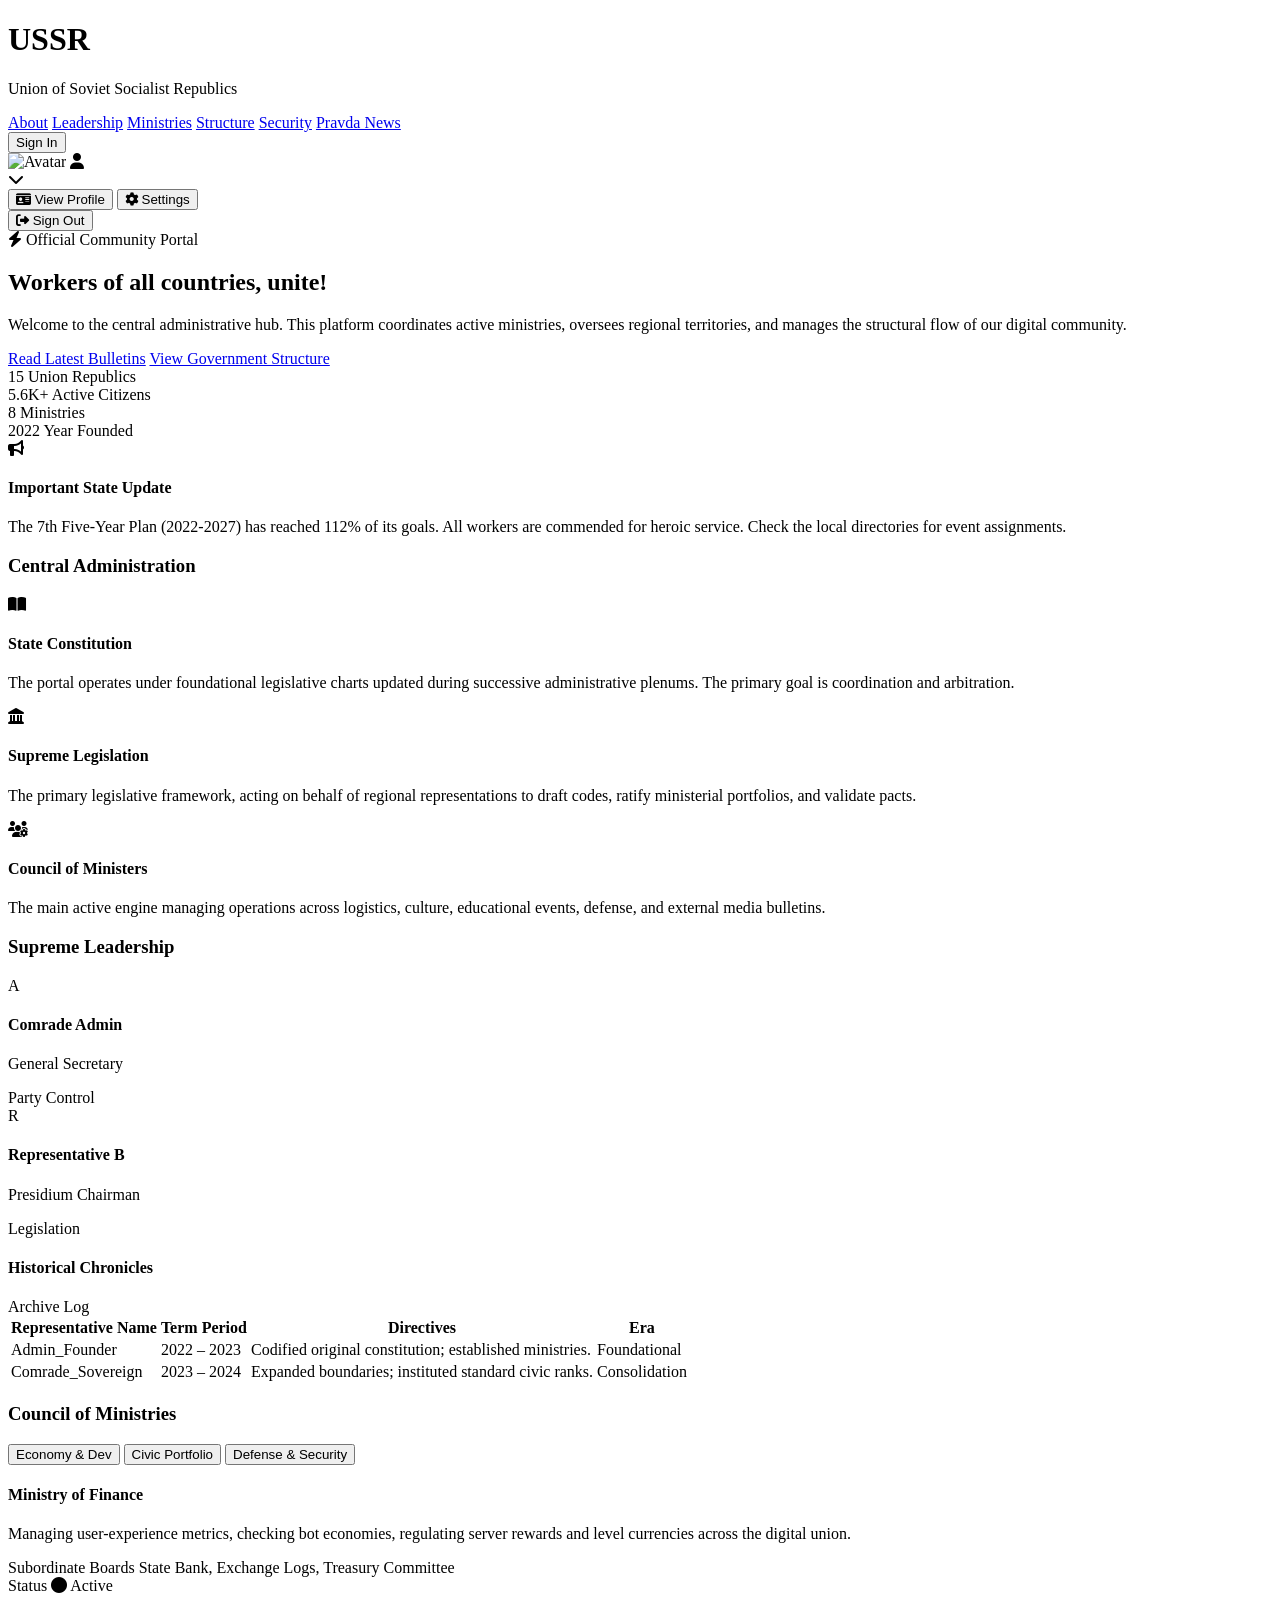
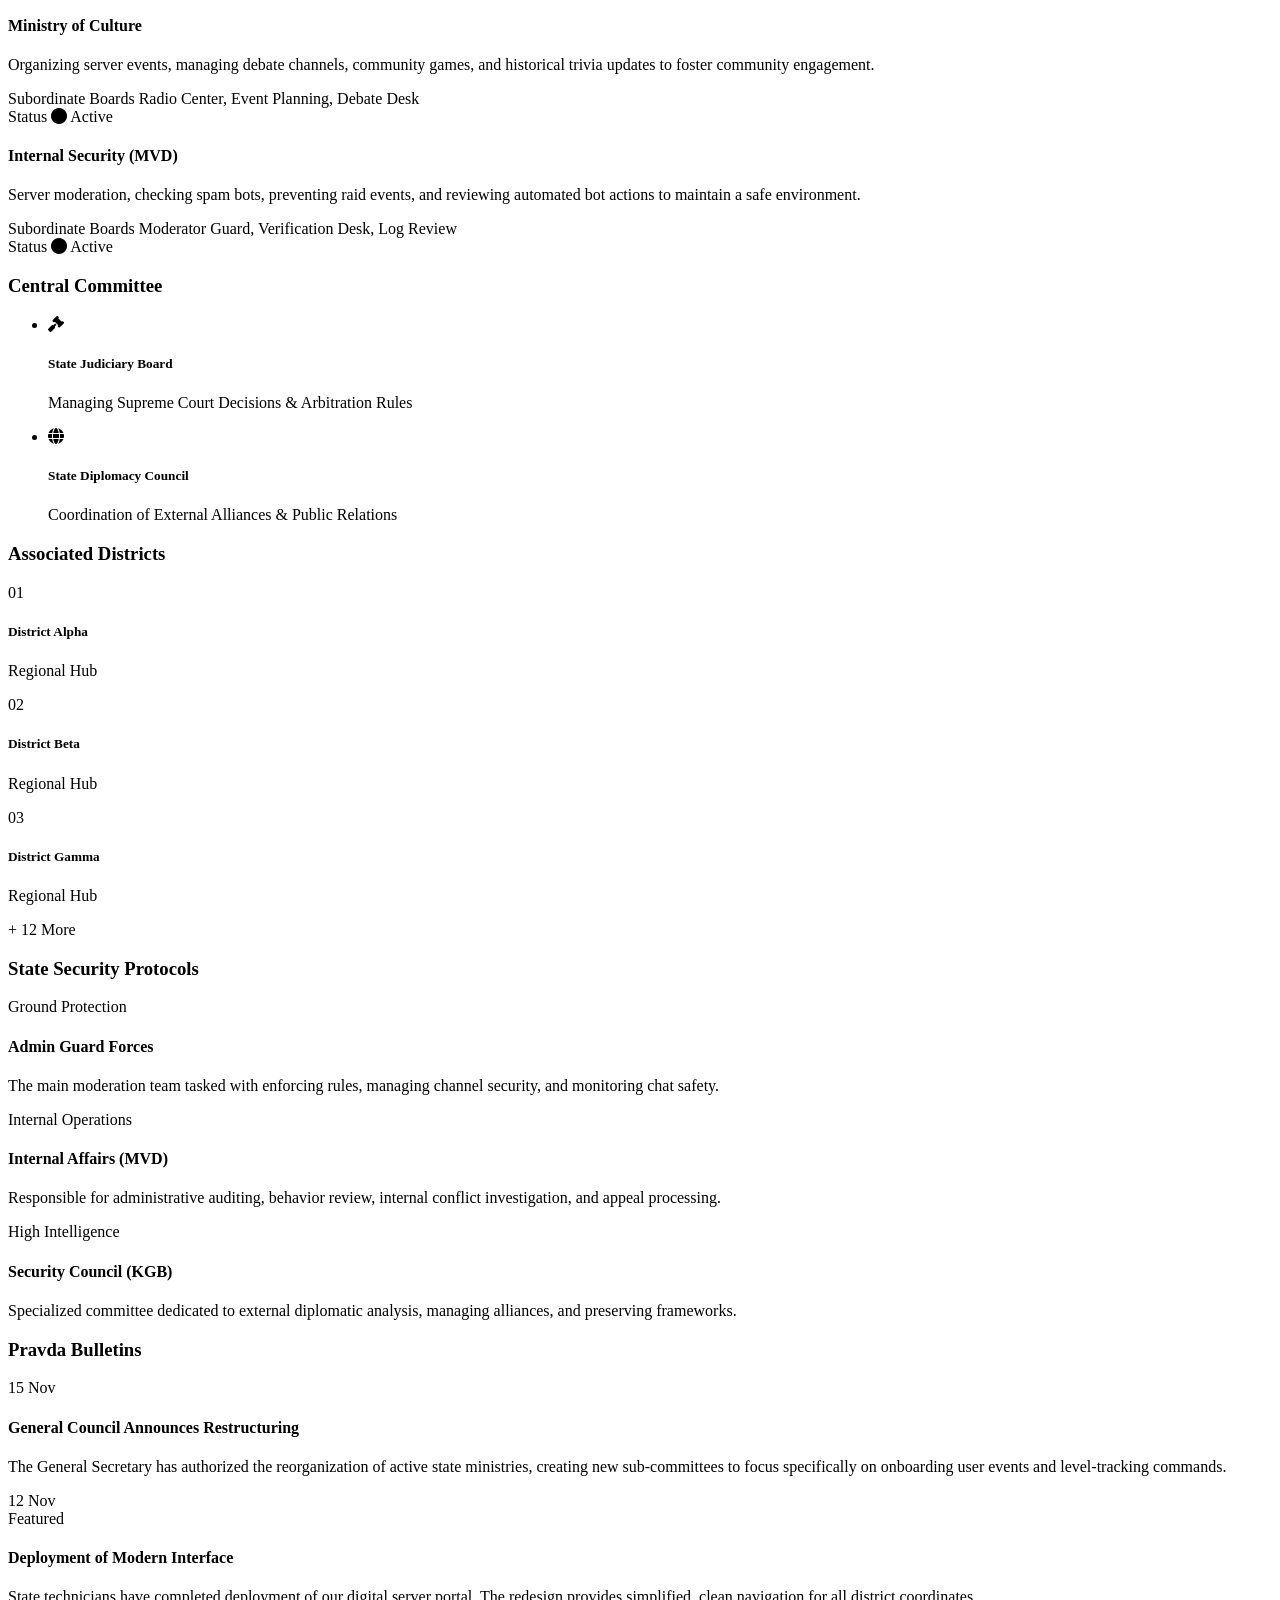
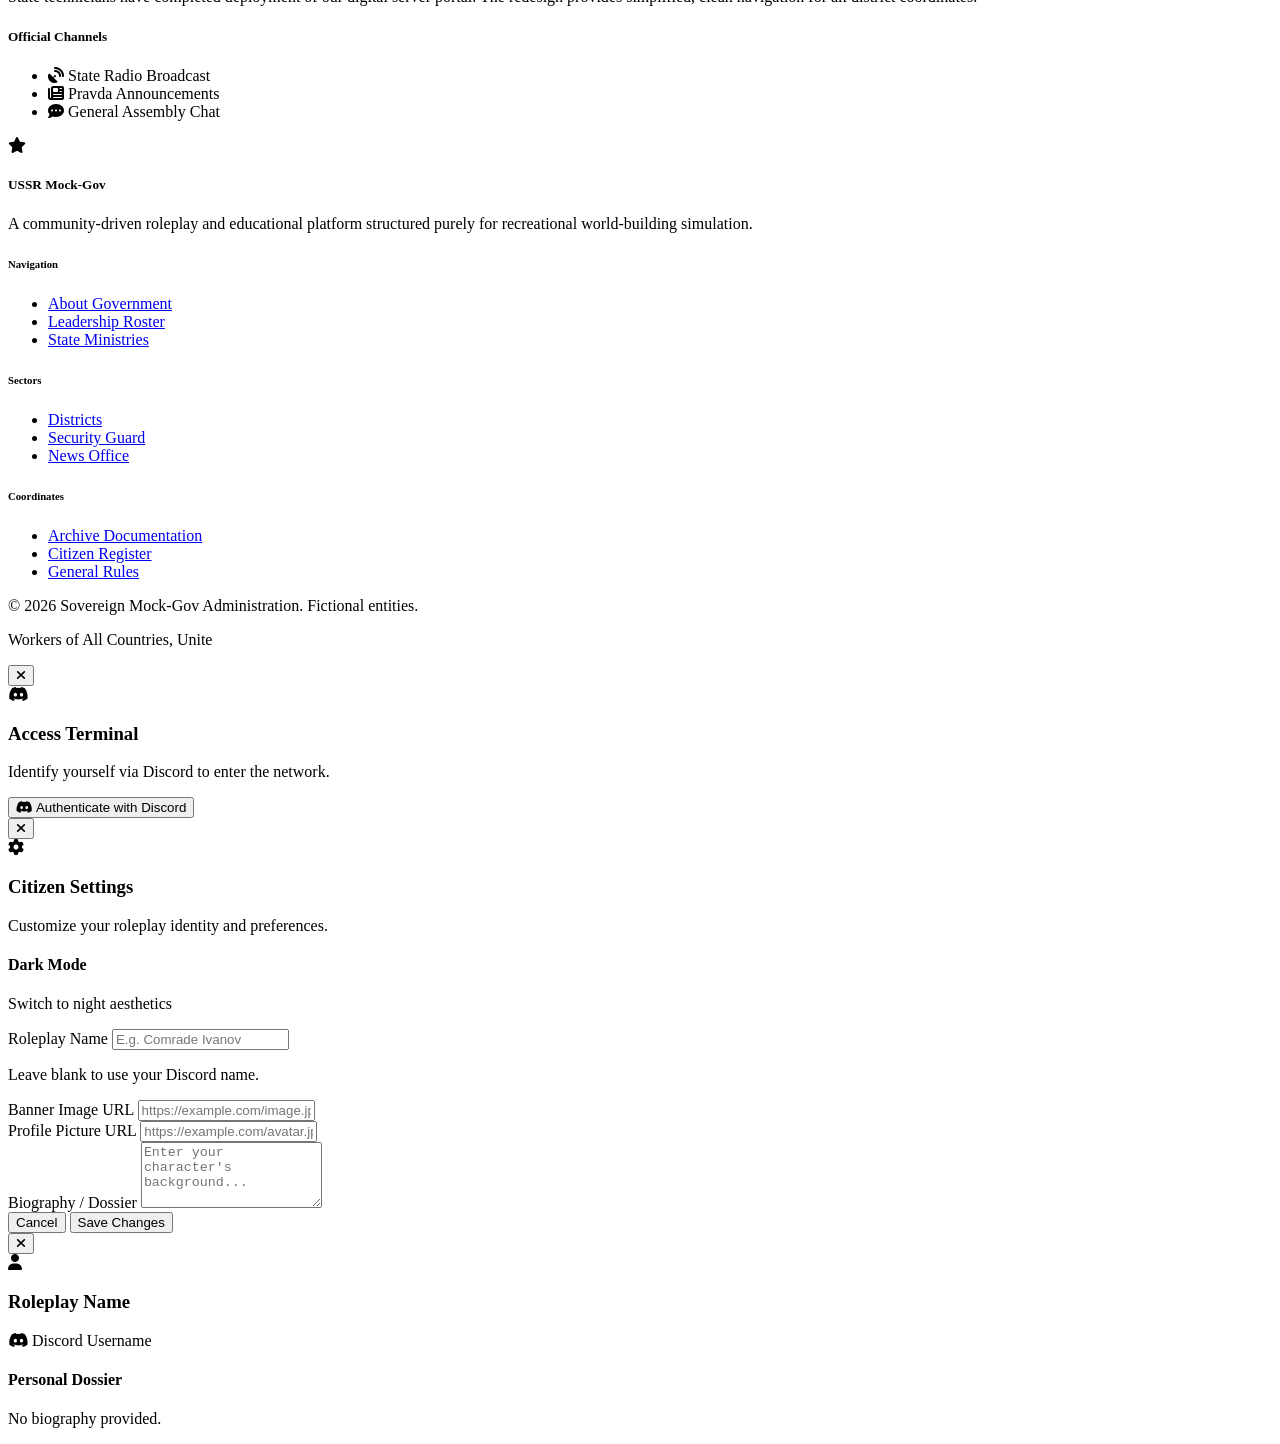
==== index.html @ 62b00cf6 "Update index.html" ====
<!DOCTYPE html>
<html lang="en" class="scroll-smooth">
<head>
    <meta charset="UTF-8">
    <meta name="viewport" content="width=device-width, initial-scale=1.0">
    <title>Official Portal | USSR Mock-Gov</title>
    
    <!-- Tailwind CSS for modern utility styling -->
    <script src="https://cdn.tailwindcss.com"></script>
    
    <!-- Google Fonts: Inter for an ultra-clean, modern institutional look -->
    <link rel="preconnect" href="https://fonts.googleapis.com">
    <link rel="preconnect" href="https://fonts.gstatic.com" crossorigin>
    <link href="https://fonts.googleapis.com/css2?family=Inter:wght@300;400;500;600;700;800;900&display=swap" rel="stylesheet">
    
    <!-- FontAwesome Icons for clean vector symbols -->
    <link rel="stylesheet" href="https://cdnjs.cloudflare.com/ajax/libs/font-awesome/6.4.0/css/all.min.css">
    
    <script>
        tailwind.config = {
            theme: {
                extend: {
                    fontFamily: {
                        sans: ['Inter', 'sans-serif'],
                    },
                    colors: {
                        brand: {
                            red: '#DC2626',      // Modern vivid red
                            darkRed: '#991B1B', 
                            gold: '#F59E0B',     // Clean amber/gold
                            slate: '#0F172A',    // Deep modern slate for dark areas
                            surface: '#FFFFFF',
                            bg: '#F8FAFC'        // Very light cool gray for page bg
                        }
                    },
                    boxShadow: {
                        'soft': '0 4px 20px -2px rgba(0, 0, 0, 0.05)',
                        'floating': '0 10px 40px -10px rgba(0,0,0,0.08)'
                    }
                }
            }
        }
    </script>
    <style>
        /* Modern invisible scrollbar for inner elements */
        .no-scrollbar::-webkit-scrollbar {
            display: none;
        }
        .no-scrollbar {
            -ms-overflow-style: none;
            scrollbar-width: none;
        }
        
        /* Smooth fade-in for tab content */
        .tab-pane {
            animation: fadeIn 0.3s ease-in-out;
        }
        @keyframes fadeIn {
            from { opacity: 0; transform: translateY(5px); }
            to { opacity: 1; transform: translateY(0); }
        }

        html.dark body { background-color: #0B1120; color: #F8FAFC; }
        html.dark .bg-brand-bg { background-color: #0B1120; }
        html.dark .bg-white { background-color: #1E293B !important; border-color: #334155 !important; }
        html.dark .bg-slate-50 { background-color: #0F172A !important; border-color: #334155 !important; }
        html.dark .bg-slate-100 { background-color: #334155 !important; color: #F8FAFC !important;}
        html.dark .text-slate-900, html.dark .text-slate-800 { color: #F8FAFC !important; }
        html.dark .text-slate-700 { color: #E2E8F0 !important; }
        html.dark .text-slate-600, html.dark .text-slate-500 { color: #94A3B8 !important; }
        html.dark .border-slate-100 { border-color: #334155 !important; }
        html.dark .border-slate-200 { border-color: #475569 !important; }
        html.dark header { background-color: rgba(15, 23, 42, 0.8) !important; border-bottom-color: #334155 !important; }
        html.dark footer { background-color: #0F172A !important; border-top-color: #334155 !important;}
        
        /* Modal Custom Scrollbar */
        .custom-scroll::-webkit-scrollbar { width: 6px; }
        .custom-scroll::-webkit-scrollbar-track { background: transparent; }
        .custom-scroll::-webkit-scrollbar-thumb { background-color: #cbd5e1; border-radius: 10px; }
        html.dark .custom-scroll::-webkit-scrollbar-thumb { background-color: #475569; }
    </style>
</head>
<body class="bg-brand-bg text-slate-800 font-sans antialiased selection:bg-brand-red selection:text-white transition-colors duration-300">
                    <h1 class="text-xl font-bold text-slate-900 tracking-tight leading-none mb-1">USSR</h1>
                    <p class="text-[10px] uppercase tracking-widest text-slate-500 font-semibold">Union of Soviet Socialist Republics</p>
                </div>
            </a>

            <!-- Navigation Links -->
            <nav class="flex overflow-x-auto no-scrollbar w-full md:w-auto pb-2 md:pb-0 gap-1 md:gap-2 text-sm font-medium text-slate-600 items-center">
                <a href="#about" class="px-4 py-2 rounded-lg hover:bg-slate-100 hover:text-slate-900 transition whitespace-nowrap">About</a>
                <a href="#leadership" class="px-4 py-2 rounded-lg hover:bg-slate-100 hover:text-slate-900 transition whitespace-nowrap">Leadership</a>
                <a href="#ministries" class="px-4 py-2 rounded-lg hover:bg-slate-100 hover:text-slate-900 transition whitespace-nowrap">Ministries</a>
                <a href="#structure" class="px-4 py-2 rounded-lg hover:bg-slate-100 hover:text-slate-900 transition whitespace-nowrap">Structure</a>
                <a href="#security" class="px-4 py-2 rounded-lg hover:bg-slate-100 hover:text-slate-900 transition whitespace-nowrap">Security</a>
                <a href="#news" class="px-4 py-2 rounded-lg bg-slate-900 text-white hover:bg-slate-800 transition whitespace-nowrap shadow-md">Pravda News</a>
                
                <!-- Auth Section -->
                <div class="ml-2 pl-4 border-l border-slate-200 flex items-center h-8">
                    <button id="nav-login-btn" class="px-4 py-1.5 rounded-lg bg-brand-red text-white font-semibold shadow-md shadow-red-500/20 hover:-translate-y-0.5 transition duration-300 whitespace-nowrap">
                        Sign In
                    </button>
                    <div id="nav-user-profile" class="hidden relative items-center cursor-pointer group z-50">
                        <div id="profile-dropdown-trigger" class="flex items-center gap-3">
                            <div class="w-8 h-8 rounded-full bg-slate-100 flex items-center justify-center text-brand-red border border-slate-200 overflow-hidden relative">
                                <img id="nav-user-avatar" src="" alt="Avatar" class="w-full h-full object-cover hidden absolute inset-0 z-10" />
                                <i id="nav-user-icon" class="fas fa-user text-xs"></i>
                            </div>
                            <div class="flex flex-col">
                                <span id="nav-user-email" class="text-xs font-bold text-slate-700 max-w-[100px] truncate hidden sm:block group-hover:text-brand-red transition-colors" title=""></span>
                            </div>
                            <i class="fas fa-chevron-down text-[10px] text-slate-400 group-hover:text-brand-red transition-colors"></i>
                        </div>
                        
                        <!-- Dropdown Menu -->
                        <div id="profile-dropdown" class="absolute top-full right-0 mt-3 w-48 bg-white border border-slate-100 rounded-xl shadow-floating opacity-0 pointer-events-none transform translate-y-2 transition-all duration-200 overflow-hidden">
                            <button id="btn-open-profile" class="w-full text-left px-4 py-3 text-sm text-slate-700 hover:bg-slate-50 hover:text-brand-red transition-colors flex items-center gap-3 font-medium">
                                <i class="fas fa-id-card w-4 text-center"></i> View Profile
                            </button>
                            <button id="btn-open-settings" class="w-full text-left px-4 py-3 text-sm text-slate-700 hover:bg-slate-50 hover:text-brand-red transition-colors flex items-center gap-3 font-medium">
                                <i class="fas fa-cog w-4 text-center"></i> Settings
                            </button>
                            <div class="border-t border-slate-100"></div>
                            <button id="nav-logout-btn" class="w-full text-left px-4 py-3 text-sm text-brand-red hover:bg-red-50 transition-colors flex items-center gap-3 font-medium">
                                <i class="fas fa-sign-out-alt w-4 text-center"></i> Sign Out
                            </button>
                        </div>
                    </div>
                </div>
            </nav>
        </div>
    </header>

    <!-- HERO SECTION -->
    <main class="max-w-7xl mx-auto px-6 py-12 lg:py-20 flex flex-col gap-12">
        
        <section class="flex flex-col lg:flex-row gap-12 items-center">
            <div class="flex-1 space-y-6">
                <div class="inline-flex items-center gap-2 px-3 py-1.5 rounded-full bg-red-50 border border-red-100 text-brand-red text-xs font-semibold tracking-wide uppercase">
                    <i class="fas fa-bolt"></i>
                    <span>Official Community Portal</span>
                </div>
                <h2 class="text-4xl lg:text-6xl font-black text-slate-900 tracking-tight leading-[1.1]">
                    Workers of all countries, <span class="text-transparent bg-clip-text bg-gradient-to-r from-brand-red to-brand-darkRed">unite!</span>
                </h2>
                <p class="text-lg text-slate-600 max-w-2xl leading-relaxed">
                    Welcome to the central administrative hub. This platform coordinates active ministries, oversees regional territories, and manages the structural flow of our digital community.
                </p>
                <div class="flex flex-wrap gap-4 pt-2">
                    <a href="#news" class="px-6 py-3 rounded-xl bg-brand-red text-white font-semibold shadow-lg shadow-red-500/30 hover:-translate-y-1 transition duration-300">Read Latest Bulletins</a>
                    <a href="#structure" class="px-6 py-3 rounded-xl bg-white border border-slate-200 text-slate-700 font-semibold hover:bg-slate-50 transition duration-300 shadow-sm">View Government Structure</a>
                </div>
            </div>

            <!-- Key Metrics Grid -->
            <div class="w-full lg:w-5/12 grid grid-cols-2 gap-4">
                <div class="bg-white p-6 rounded-2xl shadow-soft border border-slate-100 flex flex-col justify-center">
                    <span class="text-4xl font-black text-brand-red tracking-tighter">15</span>
                    <span class="text-xs font-semibold uppercase tracking-widest text-slate-400 mt-2">Union Republics</span>
                </div>
                <div class="bg-white p-6 rounded-2xl shadow-soft border border-slate-100 flex flex-col justify-center">
                    <span class="text-4xl font-black text-slate-900 tracking-tighter">5.6K+</span>
                    <span class="text-xs font-semibold uppercase tracking-widest text-slate-400 mt-2">Active Citizens</span>
                </div>
                <div class="bg-white p-6 rounded-2xl shadow-soft border border-slate-100 flex flex-col justify-center">
                    <span class="text-4xl font-black text-slate-900 tracking-tighter">8</span>
                    <span class="text-xs font-semibold uppercase tracking-widest text-slate-400 mt-2">Ministries</span>
                </div>
                <div class="bg-brand-slate p-6 rounded-2xl shadow-floating flex flex-col justify-center text-white">
                    <span class="text-4xl font-black text-brand-gold tracking-tighter">2022</span>
                    <span class="text-xs font-semibold uppercase tracking-widest text-slate-400 mt-2">Year Founded</span>
                </div>
            </div>
        </section>

        <!-- LIVE ANNOUNCEMENT BANNER -->
        <div class="bg-indigo-50 border border-indigo-100 rounded-2xl p-5 flex flex-col sm:flex-row items-center gap-4 text-indigo-900 shadow-sm">
            <div class="w-10 h-10 rounded-full bg-indigo-100 flex items-center justify-center shrink-0">
                <i class="fas fa-bullhorn text-indigo-600"></i>
            </div>
            <div class="flex-1">
                <h4 class="text-sm font-bold">Important State Update</h4>
                <p class="text-sm mt-1 opacity-90 text-indigo-800">The 7th Five-Year Plan (2022-2027) has reached 112% of its goals. All workers are commended for heroic service. Check the local directories for event assignments.</p>
            </div>
        </div>

        <!-- ABOUT THE GOVERNMENT -->
        <section id="about" class="pt-10 scroll-mt-24">
            <div class="flex items-center gap-3 mb-8">
                <div class="h-8 w-1 bg-brand-red rounded-full"></div>
                <h3 class="text-2xl font-bold text-slate-900 tracking-tight">Central Administration</h3>
            </div>
            
            <div class="grid grid-cols-1 md:grid-cols-3 gap-6">
                <div class="bg-white p-8 rounded-3xl shadow-soft border border-slate-100 hover:shadow-floating transition-shadow duration-300">
                    <div class="w-12 h-12 bg-slate-50 rounded-2xl flex items-center justify-center text-xl text-slate-700 mb-6 border border-slate-100">
                        <i class="fas fa-book-open"></i>
                    </div>
                    <h4 class="text-lg font-bold text-slate-900 mb-3">State Constitution</h4>
                    <p class="text-sm text-slate-600 leading-relaxed">The portal operates under foundational legislative charts updated during successive administrative plenums. The primary goal is coordination and arbitration.</p>
                </div>
                <div class="bg-white p-8 rounded-3xl shadow-soft border border-slate-100 hover:shadow-floating transition-shadow duration-300">
                    <div class="w-12 h-12 bg-slate-50 rounded-2xl flex items-center justify-center text-xl text-slate-700 mb-6 border border-slate-100">
                        <i class="fas fa-landmark"></i>
                    </div>
                    <h4 class="text-lg font-bold text-slate-900 mb-3">Supreme Legislation</h4>
                    <p class="text-sm text-slate-600 leading-relaxed">The primary legislative framework, acting on behalf of regional representations to draft codes, ratify ministerial portfolios, and validate pacts.</p>
                </div>
                <div class="bg-white p-8 rounded-3xl shadow-soft border border-slate-100 hover:shadow-floating transition-shadow duration-300">
                    <div class="w-12 h-12 bg-brand-red rounded-2xl flex items-center justify-center text-xl text-white mb-6 shadow-lg shadow-red-500/20">
                        <i class="fas fa-users-cog"></i>
                    </div>
                    <h4 class="text-lg font-bold text-slate-900 mb-3">Council of Ministers</h4>
                    <p class="text-sm text-slate-600 leading-relaxed">The main active engine managing operations across logistics, culture, educational events, defense, and external media bulletins.</p>
                </div>
            </div>
        </section>

        <!-- LEADERSHIP SECTION -->
        <section id="leadership" class="pt-10 scroll-mt-24">
            <div class="flex items-center gap-3 mb-8">
                <div class="h-8 w-1 bg-brand-red rounded-full"></div>
                <h3 class="text-2xl font-bold text-slate-900 tracking-tight">Supreme Leadership</h3>
            </div>

            <!-- Current Leaders Profiles -->
            <div class="grid grid-cols-1 sm:grid-cols-2 lg:grid-cols-4 gap-6 mb-10">
                <div class="bg-white p-6 rounded-3xl shadow-soft border border-slate-100 text-center group">
                    <div class="w-20 h-20 mx-auto bg-slate-900 rounded-full flex items-center justify-center text-2xl font-bold text-white shadow-xl mb-4 group-hover:scale-110 transition duration-300">
                        A
                    </div>
                    <h4 class="text-lg font-bold text-slate-900">Comrade Admin</h4>
                    <p class="text-xs text-brand-red font-semibold uppercase tracking-wider mt-1">General Secretary</p>
                    <div class="mt-4 inline-block px-3 py-1 bg-slate-100 text-slate-600 text-[10px] font-bold rounded-lg uppercase tracking-widest">Party Control</div>
                </div>
                <div class="bg-white p-6 rounded-3xl shadow-soft border border-slate-100 text-center group">
                    <div class="w-20 h-20 mx-auto bg-slate-100 rounded-full flex items-center justify-center text-2xl font-bold text-slate-700 shadow-inner mb-4 group-hover:scale-110 transition duration-300">
                        R
                    </div>
                    <h4 class="text-lg font-bold text-slate-900">Representative B</h4>
                    <p class="text-xs text-slate-500 font-semibold uppercase tracking-wider mt-1">Presidium Chairman</p>
                    <div class="mt-4 inline-block px-3 py-1 bg-slate-100 text-slate-600 text-[10px] font-bold rounded-lg uppercase tracking-widest">Legislation</div>
                </div>
            </div>

            <!-- Leadership Chronicles Table -->
            <div class="bg-white rounded-3xl shadow-soft border border-slate-100 overflow-hidden">
                <div class="px-6 py-5 border-b border-slate-100 bg-slate-50 flex justify-between items-center">
                    <h4 class="font-bold text-slate-800">Historical Chronicles</h4>
                    <span class="text-xs font-semibold text-slate-400 uppercase tracking-widest">Archive Log</span>
                </div>
                <div class="overflow-x-auto">
                    <table class="w-full text-left text-sm whitespace-nowrap">
                        <thead class="bg-white text-slate-400 font-semibold text-xs uppercase tracking-wider">
                            <tr>
                                <th class="px-6 py-4 border-b border-slate-100">Representative Name</th>
                                <th class="px-6 py-4 border-b border-slate-100">Term Period</th>
                                <th class="px-6 py-4 border-b border-slate-100">Directives</th>
                                <th class="px-6 py-4 border-b border-slate-100 text-right">Era</th>
                            </tr>
                        </thead>
                        <tbody class="divide-y divide-slate-100 text-slate-700">
                            <tr class="hover:bg-slate-50 transition-colors">
                                <td class="px-6 py-4 font-bold text-slate-900">Admin_Founder</td>
                                <td class="px-6 py-4 text-slate-500">2022 – 2023</td>
                                <td class="px-6 py-4 truncate max-w-[200px] xl:max-w-md">Codified original constitution; established ministries.</td>
                                <td class="px-6 py-4 text-right">
                                    <span class="px-2.5 py-1 rounded-md text-[10px] font-bold bg-indigo-50 text-indigo-600 uppercase tracking-widest">Foundational</span>
                                </td>
                            </tr>
                            <tr class="hover:bg-slate-50 transition-colors">
                                <td class="px-6 py-4 font-bold text-slate-900">Comrade_Sovereign</td>
                                <td class="px-6 py-4 text-slate-500">2023 – 2024</td>
                                <td class="px-6 py-4 truncate max-w-[200px] xl:max-w-md">Expanded boundaries; instituted standard civic ranks.</td>
                                <td class="px-6 py-4 text-right">
                                    <span class="px-2.5 py-1 rounded-md text-[10px] font-bold bg-amber-50 text-amber-600 uppercase tracking-widest">Consolidation</span>
                                </td>
                            </tr>
                        </tbody>
                    </table>
                </div>
            </div>
        </section>

        <!-- MINISTRIES TABS SECTION -->
        <section id="ministries" class="pt-10 scroll-mt-24">
            <div class="flex items-center gap-3 mb-6">
                <div class="h-8 w-1 bg-brand-red rounded-full"></div>
                <h3 class="text-2xl font-bold text-slate-900 tracking-tight">Council of Ministries</h3>
            </div>

            <!-- Tab Navigation -->
            <div class="flex space-x-2 bg-slate-100 p-1.5 rounded-2xl w-full max-w-fit mb-6 overflow-x-auto no-scrollbar">
                <button onclick="switchTab('econ')" id="btn-econ" class="tab-btn px-6 py-2.5 rounded-xl bg-white shadow-sm text-sm font-semibold text-slate-900 transition-all">Economy & Dev</button>
                <button onclick="switchTab('civic')" id="btn-civic" class="tab-btn px-6 py-2.5 rounded-xl text-slate-500 hover:text-slate-900 text-sm font-semibold transition-all">Civic Portfolio</button>
                <button onclick="switchTab('defence')" id="btn-defence" class="tab-btn px-6 py-2.5 rounded-xl text-slate-500 hover:text-slate-900 text-sm font-semibold transition-all">Defense & Security</button>
            </div>

            <!-- Tab Content Area -->
            <div class="bg-white rounded-3xl shadow-soft border border-slate-100 overflow-hidden relative min-h-[250px]">
                
                <!-- Econ Tab -->
                <div id="tab-econ" class="tab-pane absolute inset-0 w-full p-6 sm:p-8">
                    <h4 class="text-lg font-bold text-slate-900 mb-4">Ministry of Finance</h4>
                    <p class="text-sm text-slate-600 mb-6 max-w-2xl">Managing user-experience metrics, checking bot economies, regulating server rewards and level currencies across the digital union.</p>
                    
                    <div class="grid grid-cols-1 sm:grid-cols-2 gap-4">
                        <div class="bg-slate-50 p-4 rounded-2xl border border-slate-100">
                            <span class="text-[10px] uppercase font-bold text-slate-400 tracking-widest block mb-1">Subordinate Boards</span>
                            <span class="text-sm font-medium text-slate-800">State Bank, Exchange Logs, Treasury Committee</span>
                        </div>
                        <div class="bg-slate-50 p-4 rounded-2xl border border-slate-100">
                            <span class="text-[10px] uppercase font-bold text-slate-400 tracking-widest block mb-1">Status</span>
                            <span class="inline-flex items-center gap-1.5 px-2.5 py-1 rounded-md text-xs font-bold bg-emerald-100 text-emerald-700">
                                <i class="fas fa-circle text-[8px]"></i> Active
                            </span>
                        </div>
                    </div>
                </div>

                <!-- Civic Tab -->
                <div id="tab-civic" class="tab-pane absolute inset-0 w-full p-6 sm:p-8 opacity-0 pointer-events-none transition-opacity duration-300">
                    <h4 class="text-lg font-bold text-slate-900 mb-4">Ministry of Culture</h4>
                    <p class="text-sm text-slate-600 mb-6 max-w-2xl">Organizing server events, managing debate channels, community games, and historical trivia updates to foster community engagement.</p>
                    
                    <div class="grid grid-cols-1 sm:grid-cols-2 gap-4">
                        <div class="bg-slate-50 p-4 rounded-2xl border border-slate-100">
                            <span class="text-[10px] uppercase font-bold text-slate-400 tracking-widest block mb-1">Subordinate Boards</span>
                            <span class="text-sm font-medium text-slate-800">Radio Center, Event Planning, Debate Desk</span>
                        </div>
                        <div class="bg-slate-50 p-4 rounded-2xl border border-slate-100">
                            <span class="text-[10px] uppercase font-bold text-slate-400 tracking-widest block mb-1">Status</span>
                            <span class="inline-flex items-center gap-1.5 px-2.5 py-1 rounded-md text-xs font-bold bg-emerald-100 text-emerald-700">
                                <i class="fas fa-circle text-[8px]"></i> Active
                            </span>
                        </div>
                    </div>
                </div>

                <!-- Defence Tab -->
                <div id="tab-defence" class="tab-pane absolute inset-0 w-full p-6 sm:p-8 opacity-0 pointer-events-none transition-opacity duration-300">
                    <h4 class="text-lg font-bold text-slate-900 mb-4">Internal Security (MVD)</h4>
                    <p class="text-sm text-slate-600 mb-6 max-w-2xl">Server moderation, checking spam bots, preventing raid events, and reviewing automated bot actions to maintain a safe environment.</p>
                    
                    <div class="grid grid-cols-1 sm:grid-cols-2 gap-4">
                        <div class="bg-slate-50 p-4 rounded-2xl border border-slate-100">
                            <span class="text-[10px] uppercase font-bold text-slate-400 tracking-widest block mb-1">Subordinate Boards</span>
                            <span class="text-sm font-medium text-slate-800">Moderator Guard, Verification Desk, Log Review</span>
                        </div>
                        <div class="bg-slate-50 p-4 rounded-2xl border border-slate-100">
                            <span class="text-[10px] uppercase font-bold text-slate-400 tracking-widest block mb-1">Status</span>
                            <span class="inline-flex items-center gap-1.5 px-2.5 py-1 rounded-md text-xs font-bold bg-emerald-100 text-emerald-700">
                                <i class="fas fa-circle text-[8px]"></i> Active
                            </span>
                        </div>
                    </div>
                </div>
            </div>
        </section>

        <!-- STRUCTURE & REPUBLICS -->
        <section id="structure" class="pt-10 scroll-mt-24">
            <div class="grid grid-cols-1 lg:grid-cols-2 gap-8">
                
                <!-- Central Committee -->
                <div>
                    <div class="flex items-center gap-3 mb-6">
                        <div class="h-8 w-1 bg-brand-red rounded-full"></div>
                        <h3 class="text-2xl font-bold text-slate-900 tracking-tight">Central Committee</h3>
                    </div>
                    <div class="bg-white p-6 rounded-3xl shadow-soft border border-slate-100">
                        <ul class="space-y-4">
                            <li class="flex items-start gap-4 pb-4 border-b border-slate-50">
                                <div class="w-8 h-8 rounded-full bg-blue-50 text-blue-600 flex items-center justify-center shrink-0"><i class="fas fa-gavel text-xs"></i></div>
                                <div>
                                    <h5 class="font-bold text-slate-900 text-sm">State Judiciary Board</h5>
                                    <p class="text-xs text-slate-500 mt-1">Managing Supreme Court Decisions & Arbitration Rules</p>
                                </div>
                            </li>
                            <li class="flex items-start gap-4">
                                <div class="w-8 h-8 rounded-full bg-purple-50 text-purple-600 flex items-center justify-center shrink-0"><i class="fas fa-globe text-xs"></i></div>
                                <div>
                                    <h5 class="font-bold text-slate-900 text-sm">State Diplomacy Council</h5>
                                    <p class="text-xs text-slate-500 mt-1">Coordination of External Alliances & Public Relations</p>
                                </div>
                            </li>
                        </ul>
                    </div>
                </div>

                <!-- Associated Districts -->
                <div>
                    <div class="flex items-center gap-3 mb-6">
                        <div class="h-8 w-1 bg-brand-red rounded-full"></div>
                        <h3 class="text-2xl font-bold text-slate-900 tracking-tight">Associated Districts</h3>
                    </div>
                    <div class="grid grid-cols-2 gap-4">
                        <div class="bg-white p-5 rounded-2xl shadow-soft border border-slate-100 hover:border-slate-300 transition-colors">
                            <span class="text-xs font-mono text-slate-400 mb-2 block">01</span>
                            <h5 class="font-bold text-slate-900 text-sm">District Alpha</h5>
                            <p class="text-[10px] text-slate-500 uppercase tracking-widest mt-1">Regional Hub</p>
                        </div>
                        <div class="bg-white p-5 rounded-2xl shadow-soft border border-slate-100 hover:border-slate-300 transition-colors">
                            <span class="text-xs font-mono text-slate-400 mb-2 block">02</span>
                            <h5 class="font-bold text-slate-900 text-sm">District Beta</h5>
                            <p class="text-[10px] text-slate-500 uppercase tracking-widest mt-1">Regional Hub</p>
                        </div>
                        <div class="bg-white p-5 rounded-2xl shadow-soft border border-slate-100 hover:border-slate-300 transition-colors">
                            <span class="text-xs font-mono text-slate-400 mb-2 block">03</span>
                            <h5 class="font-bold text-slate-900 text-sm">District Gamma</h5>
                            <p class="text-[10px] text-slate-500 uppercase tracking-widest mt-1">Regional Hub</p>
                        </div>
                        <div class="bg-slate-50 p-5 rounded-2xl border border-dashed border-slate-300 flex items-center justify-center text-slate-400 text-sm font-medium">
                            + 12 More
                        </div>
                    </div>
                </div>
            </div>
        </section>

        <!-- SECURITY & DEFENSE -->
        <section id="security" class="pt-10 scroll-mt-24">
            <div class="flex items-center gap-3 mb-8">
                <div class="h-8 w-1 bg-brand-red rounded-full"></div>
                <h3 class="text-2xl font-bold text-slate-900 tracking-tight">State Security Protocols</h3>
            </div>

            <div class="grid grid-cols-1 md:grid-cols-3 gap-6">
                <!-- Unit 1 -->
                <div class="bg-brand-slate p-8 rounded-3xl text-white shadow-floating relative overflow-hidden group">
                    <div class="absolute top-0 right-0 w-32 h-32 bg-white/5 rounded-bl-[100px] -mr-8 -mt-8 transition-transform group-hover:scale-110"></div>
                    <span class="text-[10px] font-semibold tracking-widest text-brand-gold uppercase block mb-4">Ground Protection</span>
                    <h4 class="text-lg font-bold mb-3">Admin Guard Forces</h4>
                    <p class="text-sm text-slate-400 leading-relaxed">The main moderation team tasked with enforcing rules, managing channel security, and monitoring chat safety.</p>
                </div>
                
                <!-- Unit 2 -->
                <div class="bg-brand-slate p-8 rounded-3xl text-white shadow-floating relative overflow-hidden group">
                    <div class="absolute top-0 right-0 w-32 h-32 bg-white/5 rounded-bl-[100px] -mr-8 -mt-8 transition-transform group-hover:scale-110"></div>
                    <span class="text-[10px] font-semibold tracking-widest text-brand-gold uppercase block mb-4">Internal Operations</span>
                    <h4 class="text-lg font-bold mb-3">Internal Affairs (MVD)</h4>
                    <p class="text-sm text-slate-400 leading-relaxed">Responsible for administrative auditing, behavior review, internal conflict investigation, and appeal processing.</p>
                </div>

                <!-- Unit 3 -->
                <div class="bg-brand-slate p-8 rounded-3xl text-white shadow-floating relative overflow-hidden group">
                    <div class="absolute top-0 right-0 w-32 h-32 bg-white/5 rounded-bl-[100px] -mr-8 -mt-8 transition-transform group-hover:scale-110"></div>
                    <span class="text-[10px] font-semibold tracking-widest text-brand-gold uppercase block mb-4">High Intelligence</span>
                    <h4 class="text-lg font-bold mb-3">Security Council (KGB)</h4>
                    <p class="text-sm text-slate-400 leading-relaxed">Specialized committee dedicated to external diplomatic analysis, managing alliances, and preserving frameworks.</p>
                </div>
            </div>
        </section>

        <!-- PRAVDA NEWS SECTION -->
        <section id="news" class="pt-10 scroll-mt-24 mb-10">
            <div class="flex items-center gap-3 mb-8">
                <div class="h-8 w-1 bg-brand-red rounded-full"></div>
                <h3 class="text-2xl font-bold text-slate-900 tracking-tight">Pravda Bulletins</h3>
            </div>

            <div class="grid grid-cols-1 lg:grid-cols-3 gap-8">
                <!-- Articles List -->
                <div class="lg:col-span-2 flex flex-col gap-5">
                    <article class="bg-white p-6 rounded-3xl shadow-soft border border-slate-100 flex flex-col sm:flex-row gap-6 hover:shadow-floating transition duration-300">
                        <div class="bg-slate-50 border border-slate-100 text-slate-900 p-4 rounded-2xl flex flex-col items-center justify-center w-full sm:w-20 h-24 shrink-0">
                            <span class="text-2xl font-black">15</span>
                            <span class="text-[10px] uppercase tracking-widest font-bold text-slate-500">Nov</span>
                        </div>
                        <div>
                            <h4 class="text-lg font-bold text-slate-900 hover:text-brand-red transition cursor-pointer mb-2">General Council Announces Restructuring</h4>
                            <p class="text-sm text-slate-600 leading-relaxed">The General Secretary has authorized the reorganization of active state ministries, creating new sub-committees to focus specifically on onboarding user events and level-tracking commands.</p>
                        </div>
                    </article>

                    <article class="bg-white p-6 rounded-3xl shadow-soft border border-slate-100 flex flex-col sm:flex-row gap-6 hover:shadow-floating transition duration-300">
                        <div class="bg-brand-red text-white p-4 rounded-2xl flex flex-col items-center justify-center w-full sm:w-20 h-24 shrink-0 shadow-md shadow-red-500/20">
                            <span class="text-2xl font-black">12</span>
                            <span class="text-[10px] uppercase tracking-widest font-bold text-red-200">Nov</span>
                        </div>
                        <div>
                            <div class="flex items-center gap-2 mb-2">
                                <span class="px-2 py-0.5 bg-red-50 text-brand-red text-[10px] font-bold uppercase tracking-widest rounded-md">Featured</span>
                                <h4 class="text-lg font-bold text-slate-900 hover:text-brand-red transition cursor-pointer">Deployment of Modern Interface</h4>
                            </div>
                            <p class="text-sm text-slate-600 leading-relaxed">State technicians have completed deployment of our digital server portal. The redesign provides simplified, clean navigation for all district coordinates.</p>
                        </div>
                    </article>
                </div>

                <!-- Side Info -->
                <div class="flex flex-col gap-5">
                    <div class="bg-white p-6 rounded-3xl shadow-soft border border-slate-100">
                        <h5 class="font-bold text-slate-900 text-sm uppercase tracking-widest mb-4">Official Channels</h5>
                        <ul class="space-y-3 text-sm text-slate-600">
                            <li class="flex items-center gap-3"><i class="fas fa-satellite-dish text-slate-400"></i> State Radio Broadcast</li>
                            <li class="flex items-center gap-3"><i class="fas fa-newspaper text-slate-400"></i> Pravda Announcements</li>
                            <li class="flex items-center gap-3"><i class="fas fa-comment-dots text-slate-400"></i> General Assembly Chat</li>
                        </ul>
                    </div>
                </div>
            </div>
        </section>

    </main>

    <!-- FOOTER -->
    <footer class="bg-white border-t border-slate-200 mt-12 py-12">
        <div class="max-w-7xl mx-auto px-6 grid grid-cols-1 md:grid-cols-4 gap-8 mb-8">
            <div class="md:col-span-1">
                <div class="w-8 h-8 bg-brand-red rounded-lg flex items-center justify-center text-white mb-4">
                    <i class="fas fa-star text-sm"></i>
                </div>
                <h5 class="font-bold text-slate-900 mb-2">USSR Mock-Gov</h5>
                <p class="text-xs text-slate-500 leading-relaxed">A community-driven roleplay and educational platform structured purely for recreational world-building simulation.</p>
            </div>
            
            <div>
                <h6 class="font-bold text-slate-900 text-xs uppercase tracking-widest mb-4">Navigation</h6>
                <ul class="space-y-2 text-sm text-slate-500">
                    <li><a href="#about" class="hover:text-slate-900 transition">About Government</a></li>
                    <li><a href="#leadership" class="hover:text-slate-900 transition">Leadership Roster</a></li>
                    <li><a href="#ministries" class="hover:text-slate-900 transition">State Ministries</a></li>
                </ul>
            </div>

            <div>
                <h6 class="font-bold text-slate-900 text-xs uppercase tracking-widest mb-4">Sectors</h6>
                <ul class="space-y-2 text-sm text-slate-500">
                    <li><a href="#structure" class="hover:text-slate-900 transition">Districts</a></li>
                    <li><a href="#security" class="hover:text-slate-900 transition">Security Guard</a></li>
                    <li><a href="#news" class="hover:text-slate-900 transition">News Office</a></li>
                </ul>
            </div>

            <div>
                <h6 class="font-bold text-slate-900 text-xs uppercase tracking-widest mb-4">Coordinates</h6>
                <ul class="space-y-2 text-sm text-slate-500">
                    <li><a href="#" class="hover:text-slate-900 transition">Archive Documentation</a></li>
                    <li><a href="#" class="hover:text-slate-900 transition">Citizen Register</a></li>
                    <li><a href="#" class="hover:text-slate-900 transition">General Rules</a></li>
                </ul>
            </div>
        </div>
        
        <div class="max-w-7xl mx-auto px-6 pt-8 border-t border-slate-100 flex flex-col md:flex-row justify-between items-center gap-4 text-xs text-slate-400 font-medium">
            <p>© 2026 Sovereign Mock-Gov Administration. Fictional entities.</p>
            <p class="uppercase tracking-widest text-slate-500">Workers of All Countries, Unite</p>
        </div>
    </footer>

    <!-- AUTHENTICATION MODAL -->
    <div id="auth-modal" class="fixed inset-0 z-[100] hidden items-center justify-center">
        <!-- Backdrop -->
        <div id="auth-backdrop" class="absolute inset-0 bg-slate-900/60 backdrop-blur-sm transition-opacity opacity-0"></div>
        
        <!-- Modal Content -->
        <div id="auth-content" class="relative bg-white rounded-3xl shadow-2xl w-full max-w-md mx-4 p-8 transform scale-95 opacity-0 transition-all duration-300">
            <button id="close-modal-btn" class="absolute top-5 right-5 w-8 h-8 flex items-center justify-center rounded-full bg-slate-50 text-slate-400 hover:text-slate-900 hover:bg-slate-100 transition">
                <i class="fas fa-times"></i>
            </button>
            
            <div class="text-center mb-8">
                <div class="w-12 h-12 bg-[#5865F2] rounded-xl flex items-center justify-center text-white shadow-lg shadow-[#5865F2]/20 mx-auto mb-4">
                    <i class="fab fa-discord text-xl"></i>
                </div>
                <h3 id="auth-title" class="text-2xl font-bold text-slate-900 tracking-tight">Access Terminal</h3>
                <p id="auth-subtitle" class="text-sm text-slate-500 mt-2">Identify yourself via Discord to enter the network.</p>
            </div>

            <div class="space-y-5">
                <button id="discord-login-btn" class="w-full py-3.5 bg-[#5865F2] text-white font-bold rounded-xl shadow-lg shadow-[#5865F2]/30 hover:bg-[#4752C4] hover:-translate-y-0.5 transition duration-300 flex justify-center items-center gap-3">
                    <i class="fab fa-discord text-lg"></i>
                    <span>Authenticate with Discord</span>
                </button>
            </div>
        </div>
    </div>

    <div id="settings-modal" class="fixed inset-0 z-[100] hidden items-center justify-center">
        <div id="settings-backdrop" class="absolute inset-0 bg-slate-900/60 backdrop-blur-sm transition-opacity opacity-0"></div>
        <div id="settings-content" class="relative bg-white rounded-3xl shadow-2xl w-full max-w-lg mx-4 p-8 transform scale-95 opacity-0 transition-all duration-300 max-h-[90vh] overflow-y-auto custom-scroll">
            <button id="close-settings-btn" class="absolute top-5 right-5 w-8 h-8 flex items-center justify-center rounded-full bg-slate-50 text-slate-400 hover:text-slate-900 hover:bg-slate-100 transition">
                <i class="fas fa-times"></i>
            </button>
            
            <div class="mb-6 flex items-center gap-3 border-b border-slate-100 pb-4">
                <div class="w-10 h-10 bg-slate-100 rounded-xl flex items-center justify-center text-slate-700">
                    <i class="fas fa-cog"></i>
                </div>
                <div>
                    <h3 class="text-xl font-bold text-slate-900 tracking-tight">Citizen Settings</h3>
                    <p class="text-xs text-slate-500">Customize your roleplay identity and preferences.</p>
                </div>
            </div>

            <form id="settings-form" class="space-y-5">
                <!-- Dark Mode Toggle -->
                <div class="flex items-center justify-between p-4 bg-slate-50 rounded-xl border border-slate-100">
                    <div>
                        <h4 class="text-sm font-bold text-slate-900">Dark Mode</h4>
                        <p class="text-xs text-slate-500">Switch to night aesthetics</p>
                    </div>
                    <label class="relative inline-flex items-center cursor-pointer">
                        <input type="checkbox" id="setting-dark-mode" class="sr-only peer">
                        <div class="w-11 h-6 bg-slate-300 peer-focus:outline-none rounded-full peer peer-checked:after:translate-x-full peer-checked:after:border-white after:content-[''] after:absolute after:top-[2px] after:left-[2px] after:bg-white after:border-gray-300 after:border after:rounded-full after:h-5 after:w-5 after:transition-all peer-checked:bg-brand-slate"></div>
                    </label>
                </div>

                <!-- RP Name -->
                <div>
                    <label class="block text-xs font-bold text-slate-700 uppercase tracking-widest mb-2">Roleplay Name</label>
                    <input type="text" id="setting-rp-name" placeholder="E.g. Comrade Ivanov" class="w-full px-4 py-3 rounded-xl border border-slate-200 bg-white text-slate-900 text-sm focus:outline-none focus:border-brand-red focus:ring-1 focus:ring-brand-red transition">
                    <p class="text-[10px] text-slate-500 mt-1">Leave blank to use your Discord name.</p>
                </div>

                <!-- Banner URL -->
                <div>
                    <label class="block text-xs font-bold text-slate-700 uppercase tracking-widest mb-2">Banner Image URL</label>
                    <input type="url" id="setting-banner" placeholder="https://example.com/image.jpg" class="w-full px-4 py-3 rounded-xl border border-slate-200 bg-white text-slate-900 text-sm focus:outline-none focus:border-brand-red focus:ring-1 focus:ring-brand-red transition">
                </div>

                <!-- Profile Picture URL -->
                <div>
                    <label class="block text-xs font-bold text-slate-700 uppercase tracking-widest mb-2">Profile Picture URL</label>
                    <input type="url" id="setting-pfp" placeholder="https://example.com/avatar.jpg" class="w-full px-4 py-3 rounded-xl border border-slate-200 bg-white text-slate-900 text-sm focus:outline-none focus:border-brand-red focus:ring-1 focus:ring-brand-red transition">
                </div>

                <!-- Biography -->
                <div>
                    <label class="block text-xs font-bold text-slate-700 uppercase tracking-widest mb-2">Biography / Dossier</label>
                    <textarea id="setting-bio" rows="4" placeholder="Enter your character's background..." class="w-full px-4 py-3 rounded-xl border border-slate-200 bg-white text-slate-900 text-sm focus:outline-none focus:border-brand-red focus:ring-1 focus:ring-brand-red transition resize-none"></textarea>
                </div>

                <div class="pt-4 flex justify-end gap-3">
                    <button type="button" id="btn-cancel-settings" class="px-5 py-2.5 rounded-xl border border-slate-200 text-slate-600 font-semibold text-sm hover:bg-slate-50 transition">Cancel</button>
                    <button type="submit" class="px-5 py-2.5 rounded-xl bg-brand-red text-white font-semibold text-sm shadow-md shadow-red-500/20 hover:-translate-y-0.5 transition">Save Changes</button>
                </div>
            </form>
        </div>
    </div>

    <div id="profile-modal" class="fixed inset-0 z-[100] hidden items-center justify-center">
        <div id="profile-backdrop" class="absolute inset-0 bg-slate-900/60 backdrop-blur-sm transition-opacity opacity-0"></div>
        <div id="profile-content" class="relative bg-white rounded-3xl shadow-2xl w-full max-w-md mx-4 transform scale-95 opacity-0 transition-all duration-300 overflow-hidden">
            <!-- Close Button -->
            <button id="close-profile-btn" class="absolute top-4 right-4 w-8 h-8 flex items-center justify-center rounded-full bg-black/20 text-white hover:bg-black/40 backdrop-blur-md transition z-20">
                <i class="fas fa-times"></i>
            </button>
            
            <!-- Banner -->
            <div class="h-32 w-full bg-brand-slate relative">
                <img id="display-banner" src="" alt="Banner" class="w-full h-full object-cover hidden absolute inset-0" onerror="this.style.display='none'">
                <div class="absolute inset-0 bg-gradient-to-t from-black/50 to-transparent"></div>
            </div>

            <!-- Profile Info Body -->
            <div class="px-8 pb-8 pt-0 relative">
                <!-- Profile Picture (Overlapping) -->
                <div class="absolute -top-12 left-8 w-24 h-24 rounded-full border-4 border-white bg-slate-100 shadow-md flex items-center justify-center text-4xl text-slate-300 overflow-hidden">
                    <img id="display-pfp" src="" alt="Avatar" class="w-full h-full object-cover hidden absolute inset-0 z-10" onerror="this.style.display='none'">
                    <i class="fas fa-user relative z-0"></i>
                </div>

                <div class="mt-14">
                    <h3 id="display-rp-name" class="text-2xl font-black text-slate-900 tracking-tight leading-none mb-1">Roleplay Name</h3>
                    <div class="flex items-center gap-2 text-sm text-slate-500 font-medium mb-6">
                        <i class="fab fa-discord text-[#5865F2]"></i>
                        <span id="display-discord-name">Discord Username</span>
                    </div>

                    <div class="bg-slate-50 rounded-2xl p-5 border border-slate-100">
                        <h4 class="text-xs font-bold text-slate-400 uppercase tracking-widest mb-2">Personal Dossier</h4>
                        <p id="display-bio" class="text-sm text-slate-700 leading-relaxed whitespace-pre-wrap">No biography provided.</p>
                    </div>
                </div>
            </div>
        </div>
    </div>

    <!-- TOAST NOTIFICATION CONTAINER -->
    <div id="toast-container" class="fixed bottom-5 right-5 z-[110] flex flex-col gap-3 pointer-events-none"></div>

    <script type="module">
        import { createClient } from "https://cdn.jsdelivr.net/npm/@supabase/supabase-js/+esm"

        // Note: Removed /rest/v1/ from the URL to ensure auth works correctly
        const supabaseUrl = "https://ivrsryervygjmncwlgdn.supabase.co";
        const supabaseKey = "sb_publishable_Rsh_coNUNyNTvfiQ-42yQA_tOVqOaLk";
        const supabase = createClient(supabaseUrl, supabaseKey);

        let currentUser = null;
        let discordDisplayName = "";

        let userPreferences = {
            rpName: '',
            bannerUrl: '',
            pfpUrl: '',
            bio: '',
            darkMode: false
        };

        const loadPreferences = (userId) => {
            const saved = localStorage.getItem(`rp_prefs_${userId}`);
            if (saved) {
                userPreferences = { ...userPreferences, ...JSON.parse(saved) };
            } else {
                // Reset to defaults if new user
                userPreferences = { rpName: '', bannerUrl: '', pfpUrl: '', bio: '', darkMode: false };
            }
            applyPreferences();
        };

        const savePreferences = () => {
            if (!currentUser) return;
            localStorage.setItem(`rp_prefs_${currentUser.id}`, JSON.stringify(userPreferences));
            applyPreferences();
            showToast('Settings saved successfully.', 'success');
        };

        const applyPreferences = () => {
            // Apply Dark Mode globally
            if (userPreferences.darkMode) {
                document.documentElement.classList.add('dark');
            } else {
                document.documentElement.classList.remove('dark');
            }

            // Apply Display Name to Nav Bar
            const navDisplay = document.getElementById('nav-user-email');
            if (userPreferences.rpName.trim() !== '') {
                navDisplay.textContent = userPreferences.rpName;
                navDisplay.title = `Discord: ${discordDisplayName}`; // Tooltip
            } else {
                navDisplay.textContent = discordDisplayName;
                navDisplay.title = "No RP name set";
            }

            // Apply Avatar to Nav Bar
            const navAvatar = document.getElementById('nav-user-avatar');
            const navIcon = document.getElementById('nav-user-icon');
            if (userPreferences.pfpUrl) {
                navAvatar.src = userPreferences.pfpUrl;
                navAvatar.classList.remove('hidden');
                navIcon.classList.add('hidden');
            } else {
                navAvatar.classList.add('hidden');
                navIcon.classList.remove('hidden');
            }
        };

        // Make switchTab available globally since we are now in a module
        window.switchTab = function(tabId) {
            const tabs = ['econ', 'civic', 'defence'];
            const panes = document.querySelectorAll('.tab-pane');
            
            panes.forEach(pane => {
                pane.classList.add('opacity-0', 'pointer-events-none');
                pane.classList.remove('opacity-100', 'pointer-events-auto', 'z-10');
            });

            tabs.forEach(t => {
                const btn = document.getElementById('btn-' + t);
                btn.className = 'tab-btn px-6 py-2.5 rounded-xl text-slate-500 hover:text-slate-900 text-sm font-semibold transition-all';
            });

            const activePane = document.getElementById('tab-' + tabId);
            activePane.classList.remove('opacity-0', 'pointer-events-none');
            activePane.classList.add('opacity-100', 'pointer-events-auto', 'z-10');

            const activeBtn = document.getElementById('btn-' + tabId);
            activeBtn.className = 'tab-btn px-6 py-2.5 rounded-xl bg-white shadow-sm text-sm font-semibold text-slate-900 transition-all';
        }

        document.addEventListener('DOMContentLoaded', async () => {
            // DOM Elements
            const loginBtn = document.getElementById('nav-login-btn');
            const logoutBtn = document.getElementById('nav-logout-btn');
            const userProfile = document.getElementById('nav-user-profile');
            const userEmailDisplay = document.getElementById('nav-user-email');
            
            const modal = document.getElementById('auth-modal');
            const backdrop = document.getElementById('auth-backdrop');
            const content = document.getElementById('auth-content');
            const closeBtn = document.getElementById('close-modal-btn');
            const discordBtn = document.getElementById('discord-login-btn');

            const profileDropdownTrigger = document.getElementById('nav-user-profile');
            const profileDropdown = document.getElementById('profile-dropdown');
            
            const btnOpenSettings = document.getElementById('btn-open-settings');
            const btnOpenProfile = document.getElementById('btn-open-profile');
            
            const settingsModal = document.getElementById('settings-modal');
            const settingsBackdrop = document.getElementById('settings-backdrop');
            const settingsContent = document.getElementById('settings-content');
            const closeSettingsBtn = document.getElementById('close-settings-btn');
            const cancelSettingsBtn = document.getElementById('btn-cancel-settings');
            const settingsForm = document.getElementById('settings-form');

            const profileModal = document.getElementById('profile-modal');
            const profileBackdrop = document.getElementById('profile-backdrop');
            const profileContent = document.getElementById('profile-content');
            const closeProfileBtn = document.getElementById('close-profile-btn');

            const toggleElement = (modal, backdrop, content, action) => {
                if (action === 'open') {
                    modal.classList.remove('hidden');
                    modal.classList.add('flex');
                    void modal.offsetWidth; // Reflow
                    backdrop.classList.remove('opacity-0');
                    backdrop.classList.add('opacity-100');
                    content.classList.remove('opacity-0', 'scale-95');
                    content.classList.add('opacity-100', 'scale-100');
                } else {
                    backdrop.classList.remove('opacity-100');
                    backdrop.classList.add('opacity-0');
                    content.classList.remove('opacity-100', 'scale-100');
                    content.classList.add('opacity-0', 'scale-95');
                    setTimeout(() => {
                        modal.classList.add('hidden');
                        modal.classList.remove('flex');
                    }, 300);
                }
            };

            const openSettings = () => {
                closeDropdown(); // Ensure dropdown closes
                // Populate form with current preferences
                document.getElementById('setting-rp-name').value = userPreferences.rpName || '';
                document.getElementById('setting-banner').value = userPreferences.bannerUrl || '';
                document.getElementById('setting-pfp').value = userPreferences.pfpUrl || '';
                document.getElementById('setting-bio').value = userPreferences.bio || '';
                document.getElementById('setting-dark-mode').checked = userPreferences.darkMode;
                
                toggleElement(settingsModal, settingsBackdrop, settingsContent, 'open');
            };
            const closeSettings = () => toggleElement(settingsModal, settingsBackdrop, settingsContent, 'close');

            const openProfile = () => {
                closeDropdown();
                // Populate Profile View
                document.getElementById('display-rp-name').textContent = userPreferences.rpName || discordDisplayName;
                document.getElementById('display-discord-name').textContent = discordDisplayName;
                document.getElementById('display-bio').textContent = userPreferences.bio || 'No biography provided in the state archives.';
                
                const bannerImg = document.getElementById('display-banner');
                if (userPreferences.bannerUrl) {
                    bannerImg.src = userPreferences.bannerUrl;
                    bannerImg.classList.remove('hidden');
                } else {
                    bannerImg.classList.add('hidden');
                }

                const pfpImg = document.getElementById('display-pfp');
                if (userPreferences.pfpUrl) {
                    pfpImg.src = userPreferences.pfpUrl;
                    pfpImg.classList.remove('hidden');
                } else {
                    pfpImg.classList.add('hidden');
                }

                toggleElement(profileModal, profileBackdrop, profileContent, 'open');
            };
            const closeProfile = () => toggleElement(profileModal, profileBackdrop, profileContent, 'close');

            let isDropdownOpen = false;
            const toggleDropdown = (e) => {
                if (e) e.stopPropagation();
                isDropdownOpen = !isDropdownOpen;
                if (isDropdownOpen) {
                    profileDropdown.classList.remove('opacity-0', 'pointer-events-none', 'translate-y-2');
                    profileDropdown.classList.add('opacity-100', 'pointer-events-auto', 'translate-y-0');
                } else {
                    closeDropdown();
                }
            };
            const closeDropdown = () => {
                isDropdownOpen = false;
                profileDropdown.classList.add('opacity-0', 'pointer-events-none', 'translate-y-2');
                profileDropdown.classList.remove('opacity-100', 'pointer-events-auto', 'translate-y-0');
            };

            // Close dropdown when clicking outside
            document.addEventListener('click', (e) => {
                if (isDropdownOpen && !profileDropdownTrigger.contains(e.target)) {
                    closeDropdown();
                }
            });

            // Modal Functions
            const openModal = () => toggleElement(modal, backdrop, content, 'open');
            const closeModal = () => toggleElement(modal, backdrop, content, 'close');

            // Custom Toast Notification System
            const showToast = (message, type = 'success') => {
                const container = document.getElementById('toast-container');
                const toast = document.createElement('div');
                
                const isError = type === 'error';
                const bgColor = isError ? 'bg-red-50' : 'bg-emerald-50';
                const borderColor = isError ? 'border-red-100' : 'border-emerald-100';
                const textColor = isError ? 'text-red-800' : 'text-emerald-800';
                const iconColor = isError ? 'text-red-500' : 'text-emerald-500';
                const iconClass = isError ? 'fa-exclamation-circle' : 'fa-check-circle';

                toast.className = `flex items-center gap-3 px-4 py-3 rounded-xl border ${bgColor} ${borderColor} ${textColor} shadow-lg transform translate-y-10 opacity-0 transition-all duration-300 pointer-events-auto max-w-sm`;
                
                toast.innerHTML = `
                    <i class="fas ${iconClass} ${iconColor}"></i>
                    <p class="text-sm font-semibold">${message}</p>
                `;
                
                container.appendChild(toast);
                
                // Animate in
                setTimeout(() => {
                    toast.classList.remove('translate-y-10', 'opacity-0');
                }, 10);

                // Animate out and remove
                setTimeout(() => {
                    toast.classList.add('opacity-0', 'translate-y-2');
                    setTimeout(() => toast.remove(), 300);
                }, 4000);
            };

            // Auth Functions
            const updateUI = (user) => {
                currentUser = user;
                if (user) {
                    loginBtn.classList.add('hidden');
                    profileDropdownTrigger.classList.remove('hidden');
                    profileDropdownTrigger.classList.add('flex');
                    
                    // Attempt to display Discord username or fallback to email
                    discordDisplayName = user.user_metadata?.custom_claims?.global_name || user.user_metadata?.full_name || user.user_metadata?.name || user.email;
                    userEmailDisplay.textContent = discordDisplayName;
                    
                    // Load and apply local settings
                    loadPreferences(user.id);
                } else {
                    loginBtn.classList.remove('hidden');
                    profileDropdownTrigger.classList.add('hidden');
                    profileDropdownTrigger.classList.remove('flex');
                    document.documentElement.classList.remove('dark'); // Reset theme
                }
            };

            const handleDiscordLogin = async () => {
                const originalContent = discordBtn.innerHTML;
                discordBtn.innerHTML = '<i class="fas fa-spinner fa-spin"></i> Processing...';
                discordBtn.disabled = true;

                try {
                    const { data, error } = await supabase.auth.signInWithOAuth({
                        provider: 'discord',
                        options: {
                            redirectTo: 'https://officeofthevanguard.github.io/vanguardoffice/'
                        }
                    });

                    if (error) throw error;
                    // The page will automatically redirect to Discord for authentication

                } catch (error) {
                    showToast(error.message, 'error');
                    discordBtn.innerHTML = originalContent;
                    discordBtn.disabled = false;
                }
            };

            const handleLogout = async () => {
                const { error } = await supabase.auth.signOut();
                if (error) {
                    showToast(error.message, 'error');
                } else {
                    showToast('Disconnected from the network.', 'success');
                    updateUI(null);
                }
            };

            // Initialize Session Check
            const checkSession = async () => {
                const { data: { session }, error } = await supabase.auth.getSession();
                if (session) {
                    updateUI(session.user);
                }
                
                // Listen for auth changes
                supabase.auth.onAuthStateChange((_event, session) => {
                    updateUI(session?.user ?? null);
                });
            };

            // Event Listeners
            loginBtn.addEventListener('click', openModal);
            closeBtn.addEventListener('click', closeModal);
            backdrop.addEventListener('click', closeModal);
            discordBtn.addEventListener('click', handleDiscordLogin);
            logoutBtn.addEventListener('click', handleLogout);

            document.getElementById('profile-dropdown-trigger').addEventListener('click', toggleDropdown);
            btnOpenSettings.addEventListener('click', openSettings);
            btnOpenProfile.addEventListener('click', openProfile);
            
            closeSettingsBtn.addEventListener('click', closeSettings);
            cancelSettingsBtn.addEventListener('click', closeSettings);
            settingsBackdrop.addEventListener('click', closeSettings);
            
            closeProfileBtn.addEventListener('click', closeProfile);
            profileBackdrop.addEventListener('click', closeProfile);

            // Handle Settings Form Submission
            settingsForm.addEventListener('submit', (e) => {
                e.preventDefault();
                userPreferences.rpName = document.getElementById('setting-rp-name').value;
                userPreferences.bannerUrl = document.getElementById('setting-banner').value;
                userPreferences.pfpUrl = document.getElementById('setting-pfp').value;
                userPreferences.bio = document.getElementById('setting-bio').value;
                userPreferences.darkMode = document.getElementById('setting-dark-mode').checked;
                
                savePreferences();
                closeSettings();
            });

            // Run initial check
            checkSession();
        });
    </script>
</body>
</html>
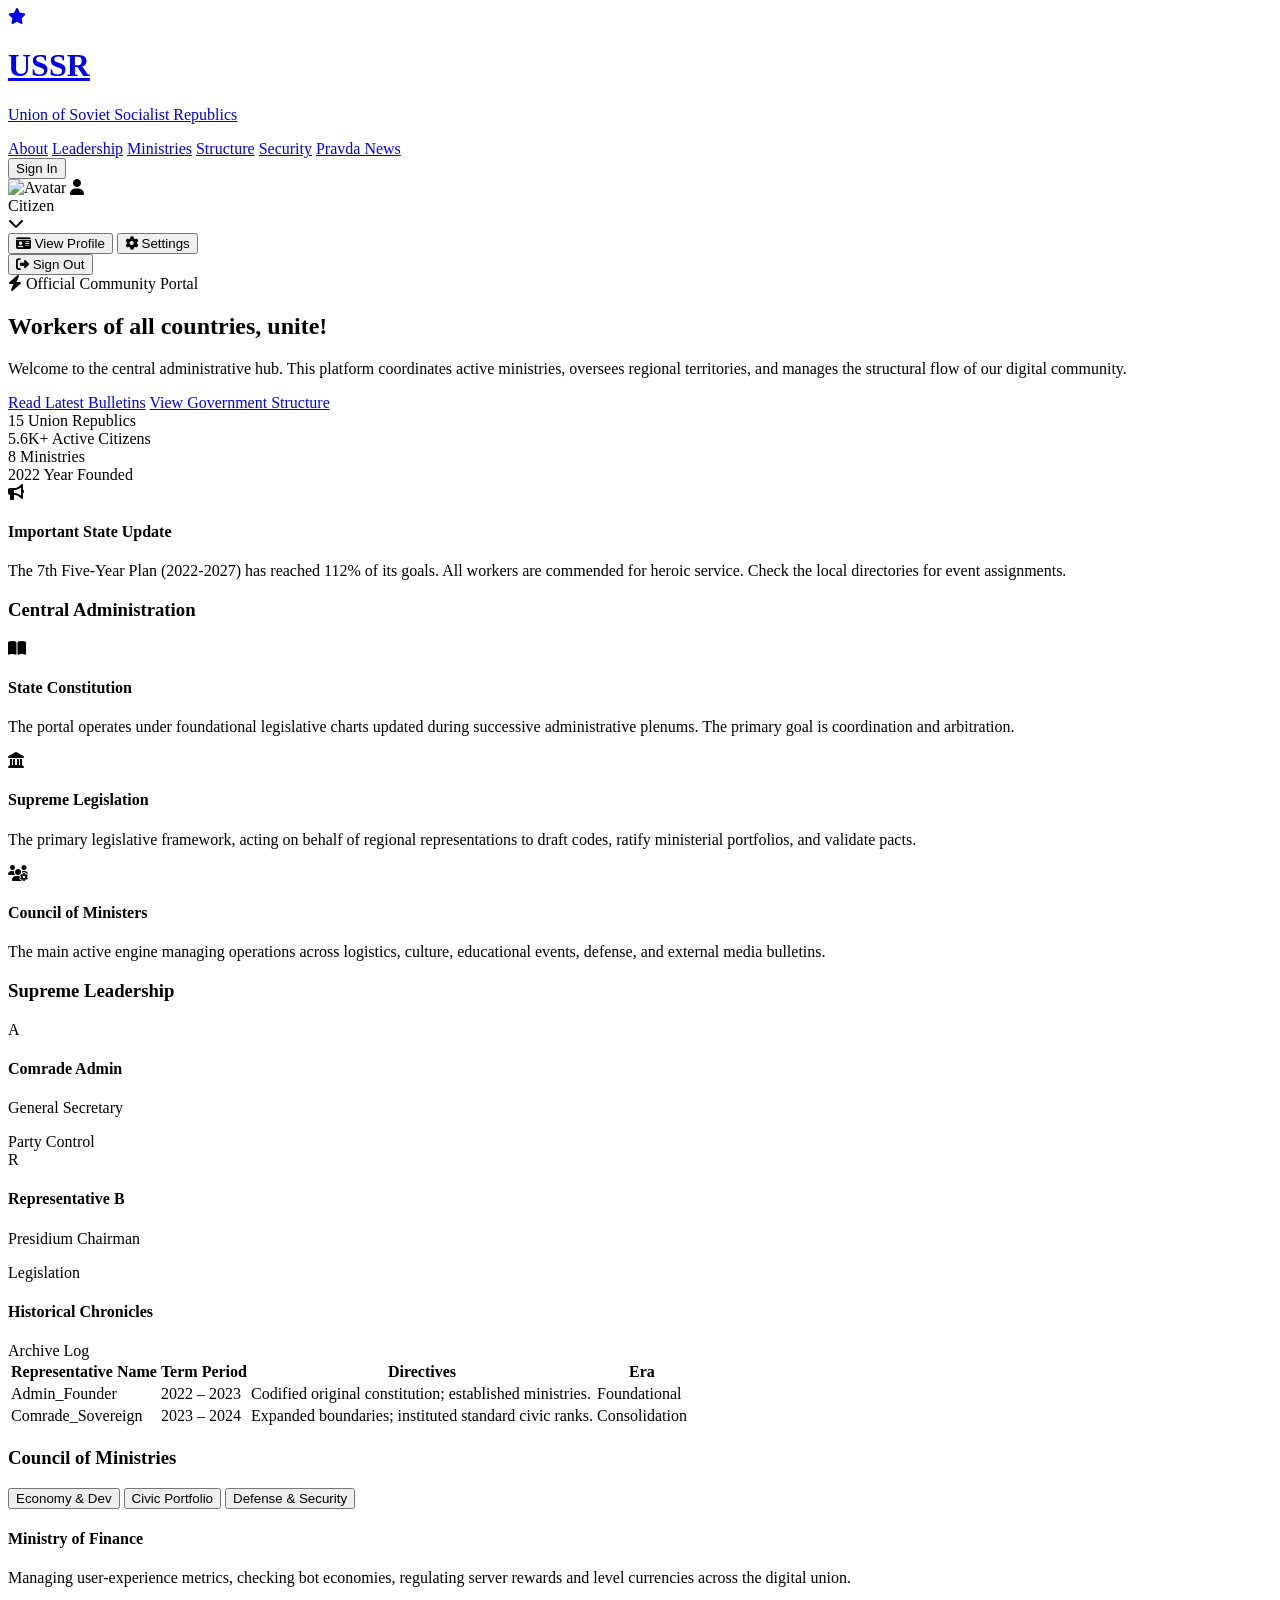
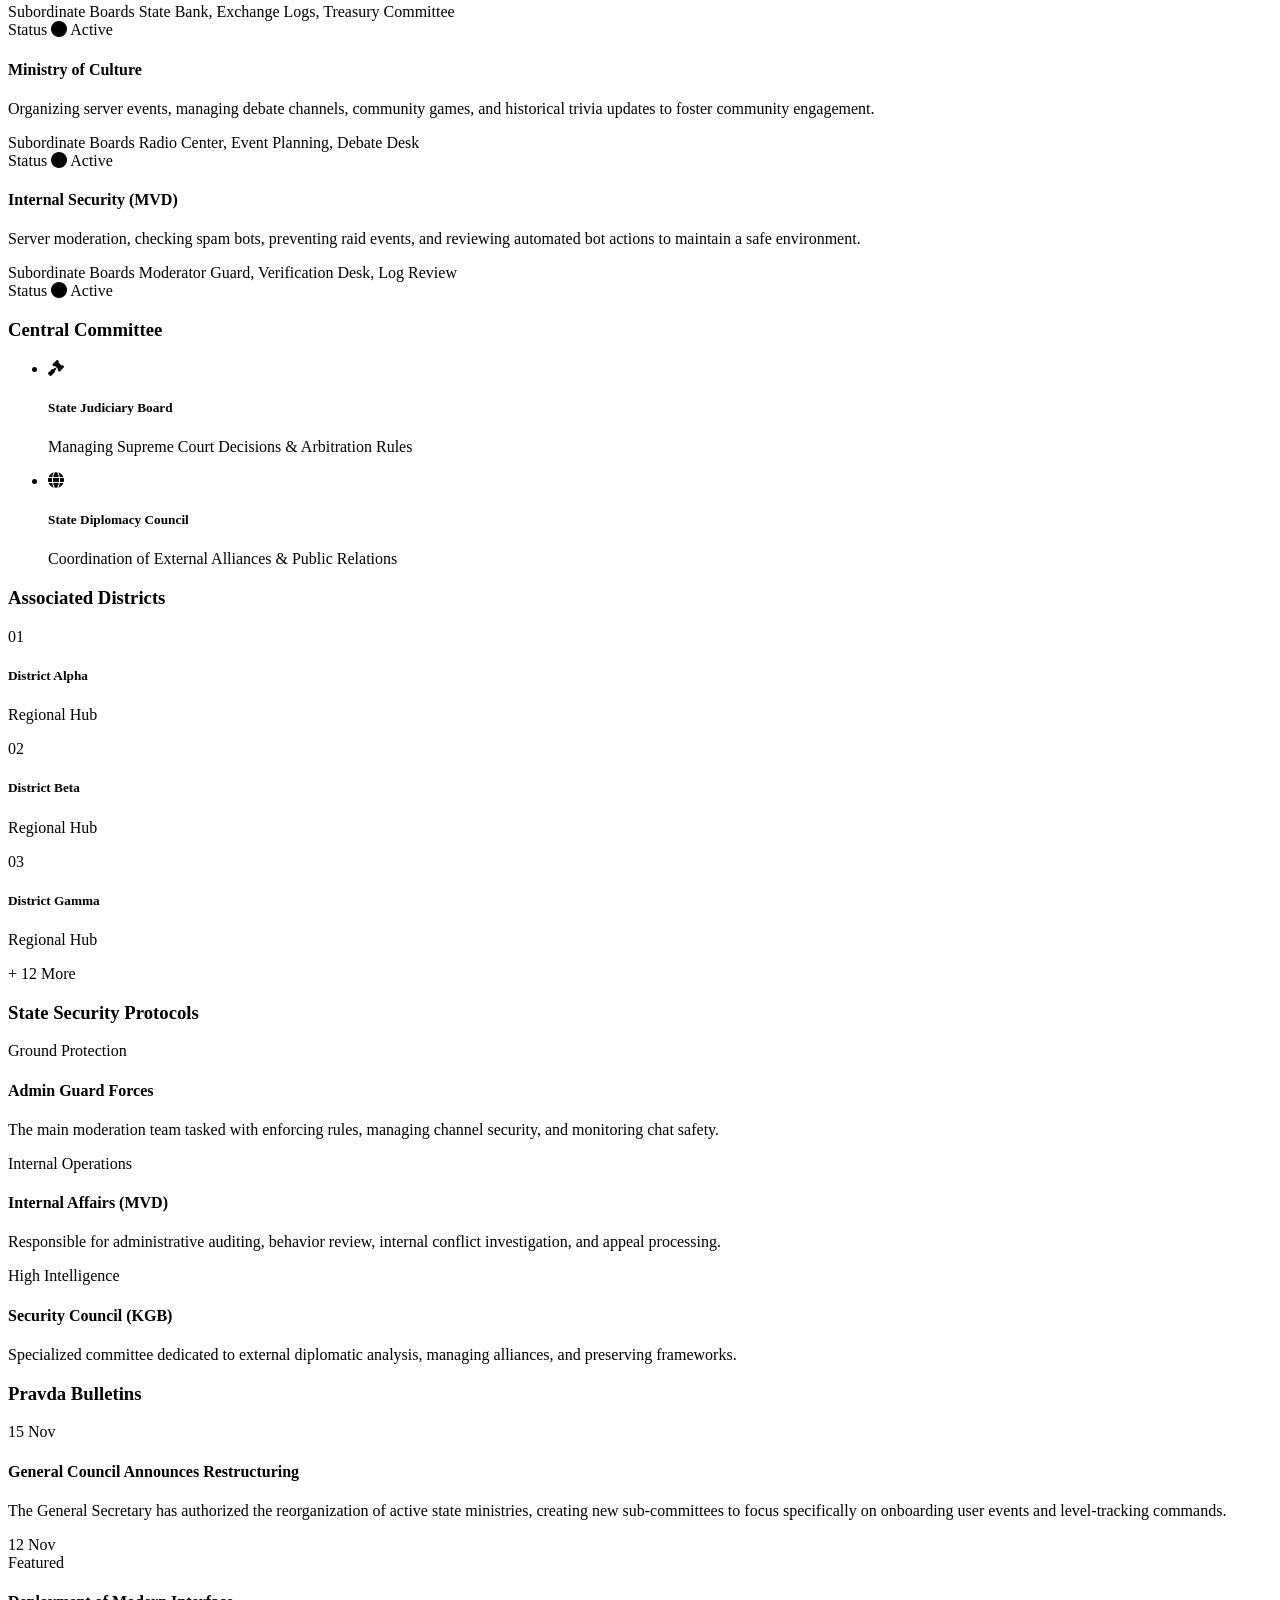
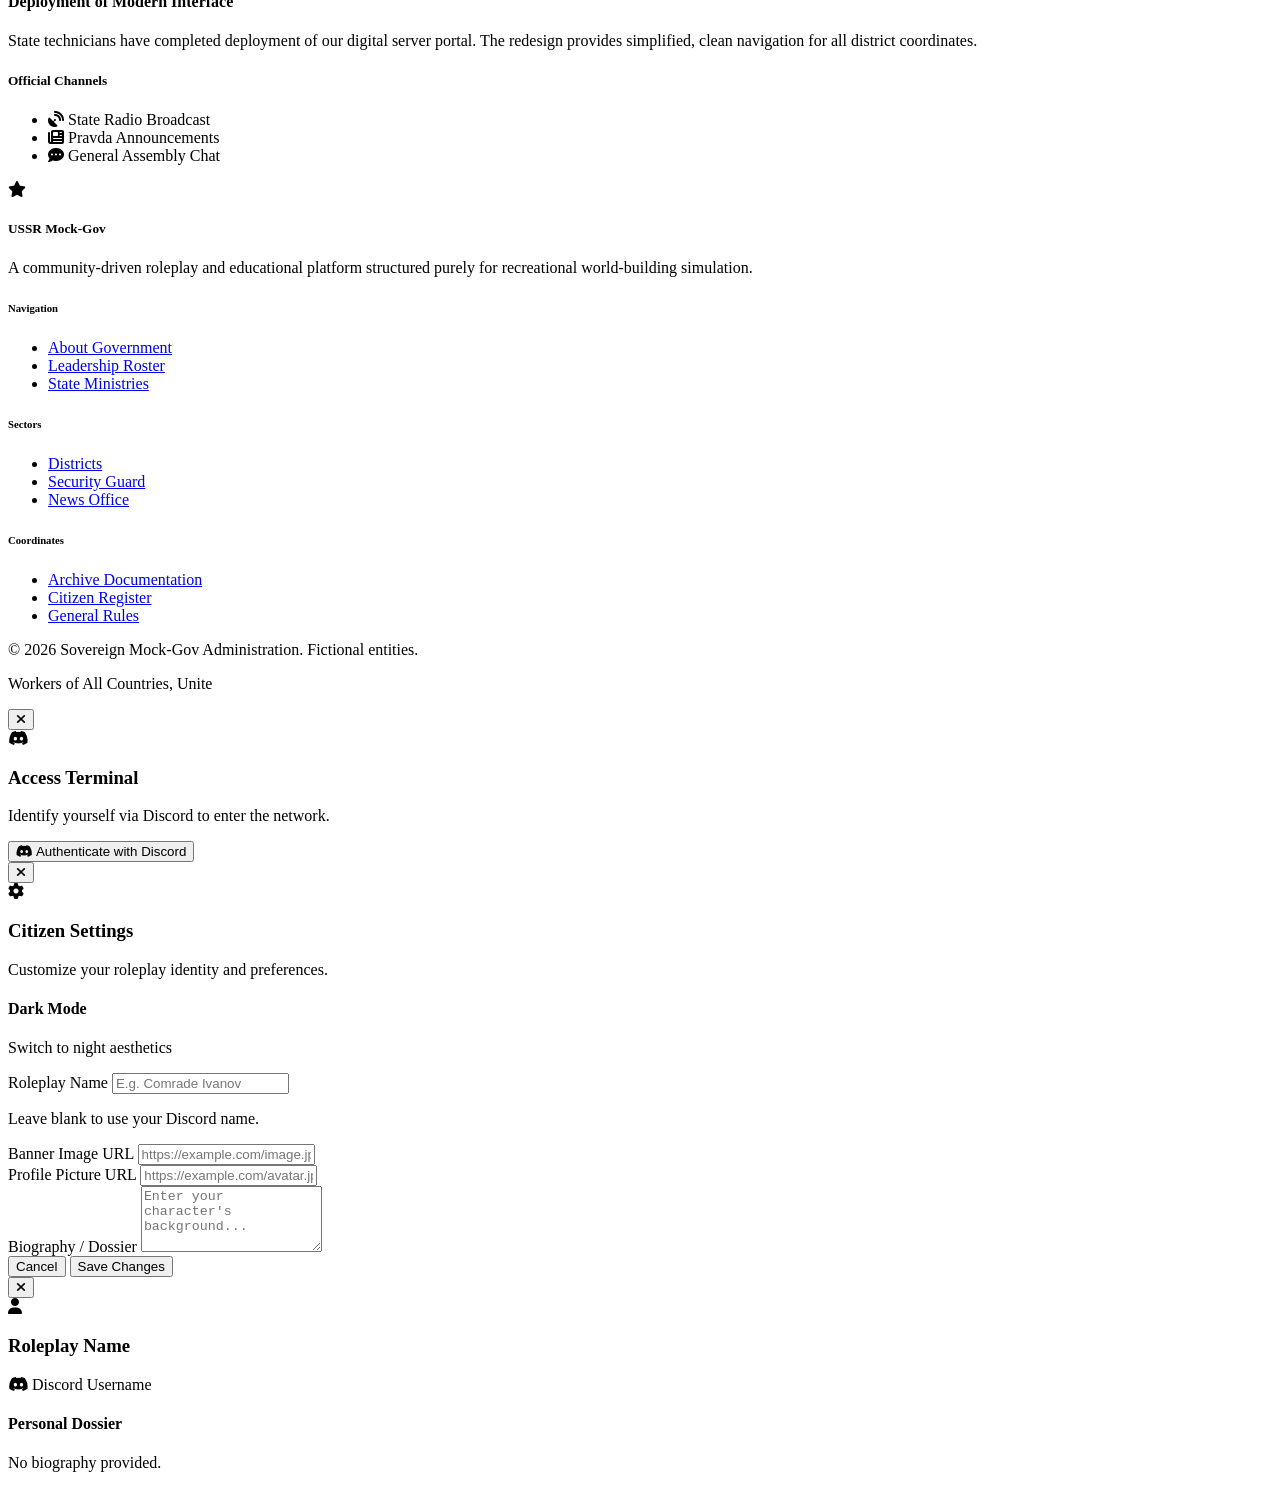
==== commit 2d6a607a: "Update index.html" ====
--- a/index.html
+++ b/index.html
@@ -81,6 +81,16 @@
     </style>
 </head>
 <body class="bg-brand-bg text-slate-800 font-sans antialiased selection:bg-brand-red selection:text-white transition-colors duration-300">
+
+    <!-- HEADER -->
+    <header class="sticky top-0 z-40 w-full bg-white/80 backdrop-blur-md border-b border-slate-100 dark:border-slate-800 transition-colors duration-300">
+        <div class="max-w-7xl mx-auto px-6 h-16 flex items-center justify-between">
+            <!-- Brand Logo -->
+            <a href="#" class="flex items-center gap-3 shrink-0">
+                <div class="w-8 h-8 bg-brand-red rounded-lg flex items-center justify-center text-white font-black shadow-md shadow-red-500/20">
+                    <i class="fas fa-star text-xs"></i>
+                </div>
+                <div class="flex flex-col">
                     <h1 class="text-xl font-bold text-slate-900 tracking-tight leading-none mb-1">USSR</h1>
                     <p class="text-[10px] uppercase tracking-widest text-slate-500 font-semibold">Union of Soviet Socialist Republics</p>
                 </div>
@@ -93,35 +103,38 @@
                 <a href="#ministries" class="px-4 py-2 rounded-lg hover:bg-slate-100 hover:text-slate-900 transition whitespace-nowrap">Ministries</a>
                 <a href="#structure" class="px-4 py-2 rounded-lg hover:bg-slate-100 hover:text-slate-900 transition whitespace-nowrap">Structure</a>
                 <a href="#security" class="px-4 py-2 rounded-lg hover:bg-slate-100 hover:text-slate-900 transition whitespace-nowrap">Security</a>
-                <a href="#news" class="px-4 py-2 rounded-lg bg-slate-900 text-white hover:bg-slate-800 transition whitespace-nowrap shadow-md">Pravda News</a>
+                <a href="#news" class="px-4 py-2 rounded-lg bg-slate-900 text-white hover:bg-slate-800 transition whitespace-nowrap shadow-md mr-2">Pravda News</a>
                 
                 <!-- Auth Section -->
-                <div class="ml-2 pl-4 border-l border-slate-200 flex items-center h-8">
+                <div class="ml-2 pl-4 border-l border-slate-200 dark:border-slate-700 flex items-center h-8">
+                    <!-- Standard Guest Sign In button -->
                     <button id="nav-login-btn" class="px-4 py-1.5 rounded-lg bg-brand-red text-white font-semibold shadow-md shadow-red-500/20 hover:-translate-y-0.5 transition duration-300 whitespace-nowrap">
                         Sign In
                     </button>
-                    <div id="nav-user-profile" class="hidden relative items-center cursor-pointer group z-50">
-                        <div id="profile-dropdown-trigger" class="flex items-center gap-3">
+                    
+                    <!-- Clickable User Profile Dropdown Container -->
+                    <div id="nav-user-profile" class="hidden relative items-center cursor-pointer z-50">
+                        <div id="profile-dropdown-trigger" class="flex items-center gap-3 py-1.5 px-3 rounded-lg hover:bg-slate-100 dark:hover:bg-slate-800 transition-colors duration-200">
                             <div class="w-8 h-8 rounded-full bg-slate-100 flex items-center justify-center text-brand-red border border-slate-200 overflow-hidden relative">
                                 <img id="nav-user-avatar" src="" alt="Avatar" class="w-full h-full object-cover hidden absolute inset-0 z-10" />
                                 <i id="nav-user-icon" class="fas fa-user text-xs"></i>
                             </div>
                             <div class="flex flex-col">
-                                <span id="nav-user-email" class="text-xs font-bold text-slate-700 max-w-[100px] truncate hidden sm:block group-hover:text-brand-red transition-colors" title=""></span>
+                                <span id="nav-user-email" class="text-xs font-bold text-slate-700 max-w-[100px] truncate hidden sm:block transition-colors" title="">Citizen</span>
                             </div>
-                            <i class="fas fa-chevron-down text-[10px] text-slate-400 group-hover:text-brand-red transition-colors"></i>
+                            <i class="fas fa-chevron-down text-[10px] text-slate-400"></i>
                         </div>
                         
                         <!-- Dropdown Menu -->
-                        <div id="profile-dropdown" class="absolute top-full right-0 mt-3 w-48 bg-white border border-slate-100 rounded-xl shadow-floating opacity-0 pointer-events-none transform translate-y-2 transition-all duration-200 overflow-hidden">
-                            <button id="btn-open-profile" class="w-full text-left px-4 py-3 text-sm text-slate-700 hover:bg-slate-50 hover:text-brand-red transition-colors flex items-center gap-3 font-medium">
+                        <div id="profile-dropdown" class="absolute top-full right-0 mt-2 w-48 bg-white dark:bg-slate-800 border border-slate-100 dark:border-slate-700 rounded-xl shadow-floating opacity-0 pointer-events-none transform translate-y-2 transition-all duration-200 overflow-hidden z-50">
+                            <button id="btn-open-profile" class="w-full text-left px-4 py-3 text-sm text-slate-700 dark:text-slate-200 hover:bg-slate-50 dark:hover:bg-slate-700 hover:text-brand-red transition-colors flex items-center gap-3 font-medium">
                                 <i class="fas fa-id-card w-4 text-center"></i> View Profile
                             </button>
-                            <button id="btn-open-settings" class="w-full text-left px-4 py-3 text-sm text-slate-700 hover:bg-slate-50 hover:text-brand-red transition-colors flex items-center gap-3 font-medium">
+                            <button id="btn-open-settings" class="w-full text-left px-4 py-3 text-sm text-slate-700 dark:text-slate-200 hover:bg-slate-50 dark:hover:bg-slate-700 hover:text-brand-red transition-colors flex items-center gap-3 font-medium">
                                 <i class="fas fa-cog w-4 text-center"></i> Settings
                             </button>
-                            <div class="border-t border-slate-100"></div>
-                            <button id="nav-logout-btn" class="w-full text-left px-4 py-3 text-sm text-brand-red hover:bg-red-50 transition-colors flex items-center gap-3 font-medium">
+                            <div class="border-t border-slate-100 dark:border-slate-700"></div>
+                            <button id="nav-logout-btn" class="w-full text-left px-4 py-3 text-sm text-brand-red hover:bg-red-50 dark:hover:bg-red-950/30 transition-colors flex items-center gap-3 font-medium">
                                 <i class="fas fa-sign-out-alt w-4 text-center"></i> Sign Out
                             </button>
                         </div>
@@ -136,19 +149,19 @@
         
         <section class="flex flex-col lg:flex-row gap-12 items-center">
             <div class="flex-1 space-y-6">
-                <div class="inline-flex items-center gap-2 px-3 py-1.5 rounded-full bg-red-50 border border-red-100 text-brand-red text-xs font-semibold tracking-wide uppercase">
+                <div class="inline-flex items-center gap-2 px-3 py-1.5 rounded-full bg-red-50 dark:bg-red-950/30 border border-red-100 dark:border-red-900/50 text-brand-red text-xs font-semibold tracking-wide uppercase">
                     <i class="fas fa-bolt"></i>
                     <span>Official Community Portal</span>
                 </div>
-                <h2 class="text-4xl lg:text-6xl font-black text-slate-900 tracking-tight leading-[1.1]">
+                <h2 class="text-4xl lg:text-6xl font-black text-slate-900 dark:text-white tracking-tight leading-[1.1]">
                     Workers of all countries, <span class="text-transparent bg-clip-text bg-gradient-to-r from-brand-red to-brand-darkRed">unite!</span>
                 </h2>
-                <p class="text-lg text-slate-600 max-w-2xl leading-relaxed">
+                <p class="text-lg text-slate-600 dark:text-slate-300 max-w-2xl leading-relaxed">
                     Welcome to the central administrative hub. This platform coordinates active ministries, oversees regional territories, and manages the structural flow of our digital community.
                 </p>
                 <div class="flex flex-wrap gap-4 pt-2">
                     <a href="#news" class="px-6 py-3 rounded-xl bg-brand-red text-white font-semibold shadow-lg shadow-red-500/30 hover:-translate-y-1 transition duration-300">Read Latest Bulletins</a>
-                    <a href="#structure" class="px-6 py-3 rounded-xl bg-white border border-slate-200 text-slate-700 font-semibold hover:bg-slate-50 transition duration-300 shadow-sm">View Government Structure</a>
+                    <a href="#structure" class="px-6 py-3 rounded-xl bg-white dark:bg-slate-800 border border-slate-200 dark:border-slate-700 text-slate-700 dark:text-slate-200 font-semibold hover:bg-slate-50 dark:hover:bg-slate-700 transition duration-300 shadow-sm">View Government Structure</a>
                 </div>
             </div>
 
@@ -166,7 +179,7 @@
                     <span class="text-4xl font-black text-slate-900 tracking-tighter">8</span>
                     <span class="text-xs font-semibold uppercase tracking-widest text-slate-400 mt-2">Ministries</span>
                 </div>
-                <div class="bg-brand-slate p-6 rounded-2xl shadow-floating flex flex-col justify-center text-white">
+                <div class="bg-slate-900 p-6 rounded-2xl shadow-floating flex flex-col justify-center text-white">
                     <span class="text-4xl font-black text-brand-gold tracking-tighter">2022</span>
                     <span class="text-xs font-semibold uppercase tracking-widest text-slate-400 mt-2">Year Founded</span>
                 </div>
@@ -174,13 +187,13 @@
         </section>
 
         <!-- LIVE ANNOUNCEMENT BANNER -->
-        <div class="bg-indigo-50 border border-indigo-100 rounded-2xl p-5 flex flex-col sm:flex-row items-center gap-4 text-indigo-900 shadow-sm">
-            <div class="w-10 h-10 rounded-full bg-indigo-100 flex items-center justify-center shrink-0">
-                <i class="fas fa-bullhorn text-indigo-600"></i>
+        <div class="bg-indigo-50 dark:bg-indigo-950/30 border border-indigo-100 dark:border-indigo-900/50 rounded-2xl p-5 flex flex-col sm:flex-row items-center gap-4 text-indigo-900 dark:text-indigo-200 shadow-sm">
+            <div class="w-10 h-10 rounded-full bg-indigo-100 dark:bg-indigo-900/50 flex items-center justify-center shrink-0">
+                <i class="fas fa-bullhorn text-indigo-600 dark:text-indigo-400"></i>
             </div>
             <div class="flex-1">
                 <h4 class="text-sm font-bold">Important State Update</h4>
-                <p class="text-sm mt-1 opacity-90 text-indigo-800">The 7th Five-Year Plan (2022-2027) has reached 112% of its goals. All workers are commended for heroic service. Check the local directories for event assignments.</p>
+                <p class="text-sm mt-1 opacity-90 text-indigo-800 dark:text-indigo-300">The 7th Five-Year Plan (2022-2027) has reached 112% of its goals. All workers are commended for heroic service. Check the local directories for event assignments.</p>
             </div>
         </div>
 
@@ -427,7 +440,7 @@
 
             <div class="grid grid-cols-1 md:grid-cols-3 gap-6">
                 <!-- Unit 1 -->
-                <div class="bg-brand-slate p-8 rounded-3xl text-white shadow-floating relative overflow-hidden group">
+                <div class="bg-slate-900 p-8 rounded-3xl text-white shadow-floating relative overflow-hidden group">
                     <div class="absolute top-0 right-0 w-32 h-32 bg-white/5 rounded-bl-[100px] -mr-8 -mt-8 transition-transform group-hover:scale-110"></div>
                     <span class="text-[10px] font-semibold tracking-widest text-brand-gold uppercase block mb-4">Ground Protection</span>
                     <h4 class="text-lg font-bold mb-3">Admin Guard Forces</h4>
@@ -435,7 +448,7 @@
                 </div>
                 
                 <!-- Unit 2 -->
-                <div class="bg-brand-slate p-8 rounded-3xl text-white shadow-floating relative overflow-hidden group">
+                <div class="bg-slate-900 p-8 rounded-3xl text-white shadow-floating relative overflow-hidden group">
                     <div class="absolute top-0 right-0 w-32 h-32 bg-white/5 rounded-bl-[100px] -mr-8 -mt-8 transition-transform group-hover:scale-110"></div>
                     <span class="text-[10px] font-semibold tracking-widest text-brand-gold uppercase block mb-4">Internal Operations</span>
                     <h4 class="text-lg font-bold mb-3">Internal Affairs (MVD)</h4>
@@ -443,7 +456,7 @@
                 </div>
 
                 <!-- Unit 3 -->
-                <div class="bg-brand-slate p-8 rounded-3xl text-white shadow-floating relative overflow-hidden group">
+                <div class="bg-slate-900 p-8 rounded-3xl text-white shadow-floating relative overflow-hidden group">
                     <div class="absolute top-0 right-0 w-32 h-32 bg-white/5 rounded-bl-[100px] -mr-8 -mt-8 transition-transform group-hover:scale-110"></div>
                     <span class="text-[10px] font-semibold tracking-widest text-brand-gold uppercase block mb-4">High Intelligence</span>
                     <h4 class="text-lg font-bold mb-3">Security Council (KGB)</h4>
@@ -577,6 +590,7 @@
         </div>
     </div>
 
+    <!-- SETTINGS MODAL -->
     <div id="settings-modal" class="fixed inset-0 z-[100] hidden items-center justify-center">
         <div id="settings-backdrop" class="absolute inset-0 bg-slate-900/60 backdrop-blur-sm transition-opacity opacity-0"></div>
         <div id="settings-content" class="relative bg-white rounded-3xl shadow-2xl w-full max-w-lg mx-4 p-8 transform scale-95 opacity-0 transition-all duration-300 max-h-[90vh] overflow-y-auto custom-scroll">
@@ -603,7 +617,7 @@
                     </div>
                     <label class="relative inline-flex items-center cursor-pointer">
                         <input type="checkbox" id="setting-dark-mode" class="sr-only peer">
-                        <div class="w-11 h-6 bg-slate-300 peer-focus:outline-none rounded-full peer peer-checked:after:translate-x-full peer-checked:after:border-white after:content-[''] after:absolute after:top-[2px] after:left-[2px] after:bg-white after:border-gray-300 after:border after:rounded-full after:h-5 after:w-5 after:transition-all peer-checked:bg-brand-slate"></div>
+                        <div class="w-11 h-6 bg-slate-300 peer-focus:outline-none rounded-full peer peer-checked:after:translate-x-full peer-checked:after:border-white after:content-[''] after:absolute after:top-[2px] after:left-[2px] after:bg-white after:border-gray-300 after:border after:rounded-full after:h-5 after:w-5 after:transition-all peer-checked:bg-slate-900"></div>
                     </label>
                 </div>
 
@@ -640,6 +654,7 @@
         </div>
     </div>
 
+    <!-- PROFILE MODAL -->
     <div id="profile-modal" class="fixed inset-0 z-[100] hidden items-center justify-center">
         <div id="profile-backdrop" class="absolute inset-0 bg-slate-900/60 backdrop-blur-sm transition-opacity opacity-0"></div>
         <div id="profile-content" class="relative bg-white rounded-3xl shadow-2xl w-full max-w-md mx-4 transform scale-95 opacity-0 transition-all duration-300 overflow-hidden">
@@ -649,7 +664,7 @@
             </button>
             
             <!-- Banner -->
-            <div class="h-32 w-full bg-brand-slate relative">
+            <div class="h-32 w-full bg-slate-900 relative">
                 <img id="display-banner" src="" alt="Banner" class="w-full h-full object-cover hidden absolute inset-0" onerror="this.style.display='none'">
                 <div class="absolute inset-0 bg-gradient-to-t from-black/50 to-transparent"></div>
             </div>
@@ -684,13 +699,19 @@
     <script type="module">
         import { createClient } from "https://cdn.jsdelivr.net/npm/@supabase/supabase-js/+esm"
 
-        // Note: Removed /rest/v1/ from the URL to ensure auth works correctly
+        // Guarded Supabase connection so client-side preview engine doesn't crash on configuration mismatches
         const supabaseUrl = "https://ivrsryervygjmncwlgdn.supabase.co";
         const supabaseKey = "sb_publishable_Rsh_coNUNyNTvfiQ-42yQA_tOVqOaLk";
-        const supabase = createClient(supabaseUrl, supabaseKey);
+        
+        let supabase = null;
+        try {
+            supabase = createClient(supabaseUrl, supabaseKey);
+        } catch (err) {
+            console.warn("Supabase client failed initialization, operating in sandbox mode:", err);
+        }
 
         let currentUser = null;
-        let discordDisplayName = "";
+        let discordDisplayName = "Vanguard"; // Mock baseline as seen in image_3130ed.png
 
         let userPreferences = {
             rpName: '',
@@ -701,19 +722,18 @@
         };
 
         const loadPreferences = (userId) => {
-            const saved = localStorage.getItem(`rp_prefs_${userId}`);
+            const saved = localStorage.getItem(`rp_prefs_${userId || 'guest'}`);
             if (saved) {
                 userPreferences = { ...userPreferences, ...JSON.parse(saved) };
             } else {
-                // Reset to defaults if new user
                 userPreferences = { rpName: '', bannerUrl: '', pfpUrl: '', bio: '', darkMode: false };
             }
             applyPreferences();
         };
 
         const savePreferences = () => {
-            if (!currentUser) return;
-            localStorage.setItem(`rp_prefs_${currentUser.id}`, JSON.stringify(userPreferences));
+            const currentId = currentUser ? currentUser.id : 'guest';
+            localStorage.setItem(`rp_prefs_${currentId}`, JSON.stringify(userPreferences));
             applyPreferences();
             showToast('Settings saved successfully.', 'success');
         };
@@ -728,9 +748,9 @@
 
             // Apply Display Name to Nav Bar
             const navDisplay = document.getElementById('nav-user-email');
-            if (userPreferences.rpName.trim() !== '') {
+            if (userPreferences.rpName && userPreferences.rpName.trim() !== '') {
                 navDisplay.textContent = userPreferences.rpName;
-                navDisplay.title = `Discord: ${discordDisplayName}`; // Tooltip
+                navDisplay.title = `Discord: ${discordDisplayName}`; // Tooltip reveals real username on hover
             } else {
                 navDisplay.textContent = discordDisplayName;
                 navDisplay.title = "No RP name set";
@@ -785,7 +805,7 @@
             const closeBtn = document.getElementById('close-modal-btn');
             const discordBtn = document.getElementById('discord-login-btn');
 
-            const profileDropdownTrigger = document.getElementById('nav-user-profile');
+            const profileDropdownTrigger = document.getElementById('profile-dropdown-trigger');
             const profileDropdown = document.getElementById('profile-dropdown');
             
             const btnOpenSettings = document.getElementById('btn-open-settings');
@@ -807,7 +827,7 @@
                 if (action === 'open') {
                     modal.classList.remove('hidden');
                     modal.classList.add('flex');
-                    void modal.offsetWidth; // Reflow
+                    void modal.offsetWidth; // Reflow triggers CSS transitions
                     backdrop.classList.remove('opacity-0');
                     backdrop.classList.add('opacity-100');
                     content.classList.remove('opacity-0', 'scale-95');
@@ -824,8 +844,9 @@
                 }
             };
 
-            const openSettings = () => {
-                closeDropdown(); // Ensure dropdown closes
+            const openSettings = (e) => {
+                if (e) e.stopPropagation();
+                closeDropdown(); 
                 // Populate form with current preferences
                 document.getElementById('setting-rp-name').value = userPreferences.rpName || '';
                 document.getElementById('setting-banner').value = userPreferences.bannerUrl || '';
@@ -837,7 +858,8 @@
             };
             const closeSettings = () => toggleElement(settingsModal, settingsBackdrop, settingsContent, 'close');
 
-            const openProfile = () => {
+            const openProfile = (e) => {
+                if (e) e.stopPropagation();
                 closeDropdown();
                 // Populate Profile View
                 document.getElementById('display-rp-name').textContent = userPreferences.rpName || discordDisplayName;
@@ -881,9 +903,9 @@
                 profileDropdown.classList.remove('opacity-100', 'pointer-events-auto', 'translate-y-0');
             };
 
-            // Close dropdown when clicking outside
+            // Close dropdown when clicking outside dropdown trigger & menu
             document.addEventListener('click', (e) => {
-                if (isDropdownOpen && !profileDropdownTrigger.contains(e.target)) {
+                if (isDropdownOpen && !profileDropdownTrigger.contains(e.target) && !profileDropdown.contains(e.target)) {
                     closeDropdown();
                 }
             });
@@ -930,20 +952,23 @@
                 currentUser = user;
                 if (user) {
                     loginBtn.classList.add('hidden');
-                    profileDropdownTrigger.classList.remove('hidden');
-                    profileDropdownTrigger.classList.add('flex');
+                    userProfile.classList.remove('hidden');
+                    userProfile.classList.add('flex');
                     
-                    // Attempt to display Discord username or fallback to email
-                    discordDisplayName = user.user_metadata?.custom_claims?.global_name || user.user_metadata?.full_name || user.user_metadata?.name || user.email;
+                    // Attempt to display Discord username or fallback to metadata
+                    discordDisplayName = user.user_metadata?.custom_claims?.global_name || user.user_metadata?.full_name || user.user_metadata?.name || user.email || "Vanguard";
                     userEmailDisplay.textContent = discordDisplayName;
                     
                     // Load and apply local settings
                     loadPreferences(user.id);
                 } else {
-                    loginBtn.classList.remove('hidden');
-                    profileDropdownTrigger.classList.add('hidden');
-                    profileDropdownTrigger.classList.remove('flex');
-                    document.documentElement.classList.remove('dark'); // Reset theme
+                    // Simulated Profile fallback to align with default state from visual mock-ups (image_3130ed.png)
+                    // Allows user customization & state retention even without dynamic database login
+                    loginBtn.classList.add('hidden');
+                    userProfile.classList.remove('hidden');
+                    userProfile.classList.add('flex');
+                    discordDisplayName = "Vanguard";
+                    loadPreferences('guest');
                 }
             };
 
@@ -953,6 +978,9 @@
                 discordBtn.disabled = true;
 
                 try {
+                    if (!supabase) {
+                        throw new Error("Supabase client is not loaded in sandbox environment.");
+                    }
                     const { data, error } = await supabase.auth.signInWithOAuth({
                         provider: 'discord',
                         options: {
@@ -961,8 +989,6 @@
                     });
 
                     if (error) throw error;
-                    // The page will automatically redirect to Discord for authentication
-
                 } catch (error) {
                     showToast(error.message, 'error');
                     discordBtn.innerHTML = originalContent;
@@ -971,26 +997,40 @@
             };
 
             const handleLogout = async () => {
-                const { error } = await supabase.auth.signOut();
-                if (error) {
-                    showToast(error.message, 'error');
-                } else {
+                try {
+                    if (supabase) {
+                        const { error } = await supabase.auth.signOut();
+                        if (error) throw error;
+                    }
                     showToast('Disconnected from the network.', 'success');
                     updateUI(null);
+                } catch (err) {
+                    showToast(err.message, 'error');
                 }
             };
 
             // Initialize Session Check
             const checkSession = async () => {
-                const { data: { session }, error } = await supabase.auth.getSession();
-                if (session) {
-                    updateUI(session.user);
+                try {
+                    if (supabase) {
+                        const { data: { session }, error } = await supabase.auth.getSession();
+                        if (session) {
+                            updateUI(session.user);
+                        } else {
+                            updateUI(null);
+                        }
+                        
+                        supabase.auth.onAuthStateChange((_event, session) => {
+                            updateUI(session?.user ?? null);
+                        });
+                    } else {
+                        // Fallback trigger for sandbox preview
+                        updateUI(null);
+                    }
+                } catch (err) {
+                    console.warn("Session check degraded to mock-guest authentication:", err);
+                    updateUI(null);
                 }
-                
-                // Listen for auth changes
-                supabase.auth.onAuthStateChange((_event, session) => {
-                    updateUI(session?.user ?? null);
-                });
             };
 
             // Event Listeners
@@ -1000,7 +1040,7 @@
             discordBtn.addEventListener('click', handleDiscordLogin);
             logoutBtn.addEventListener('click', handleLogout);
 
-            document.getElementById('profile-dropdown-trigger').addEventListener('click', toggleDropdown);
+            profileDropdownTrigger.addEventListener('click', toggleDropdown);
             btnOpenSettings.addEventListener('click', openSettings);
             btnOpenProfile.addEventListener('click', openProfile);
             
@@ -1024,7 +1064,7 @@
                 closeSettings();
             });
 
-            // Run initial check
+            // Run initial setup check
             checkSession();
         });
     </script>
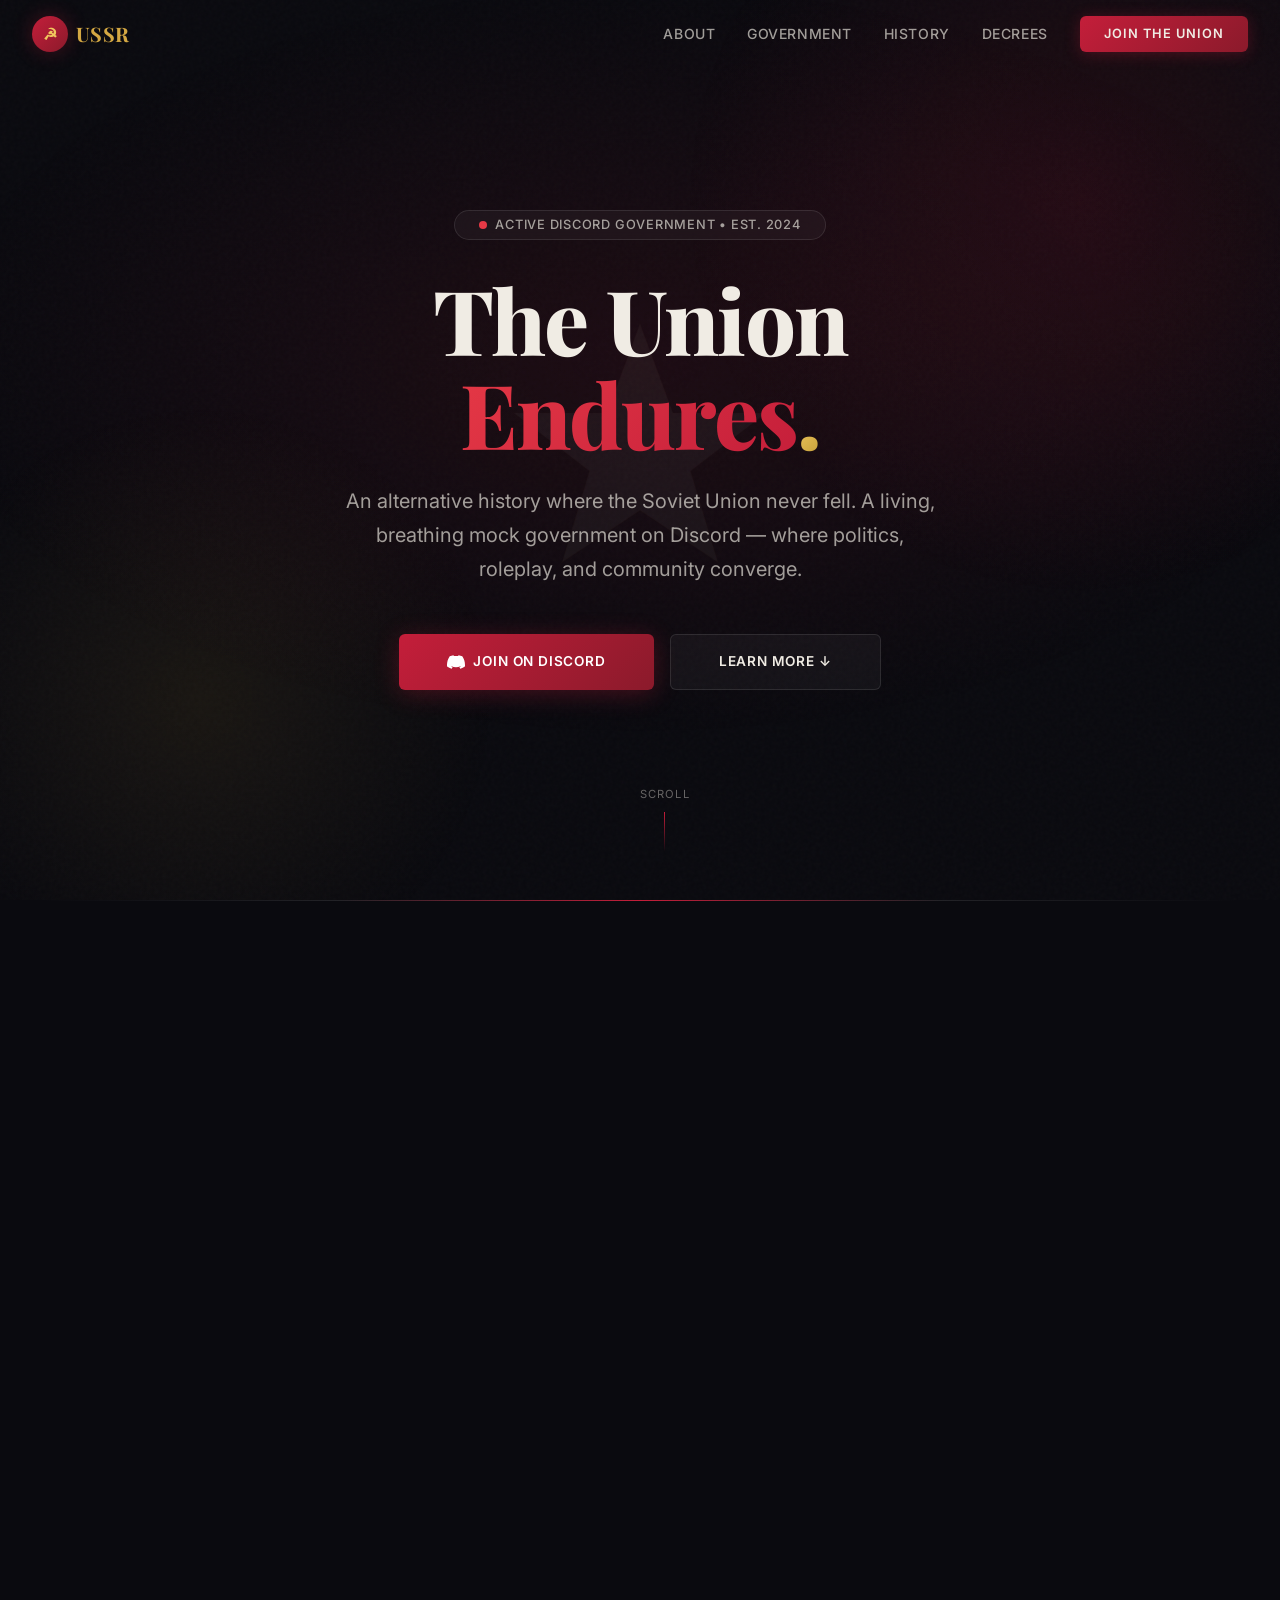
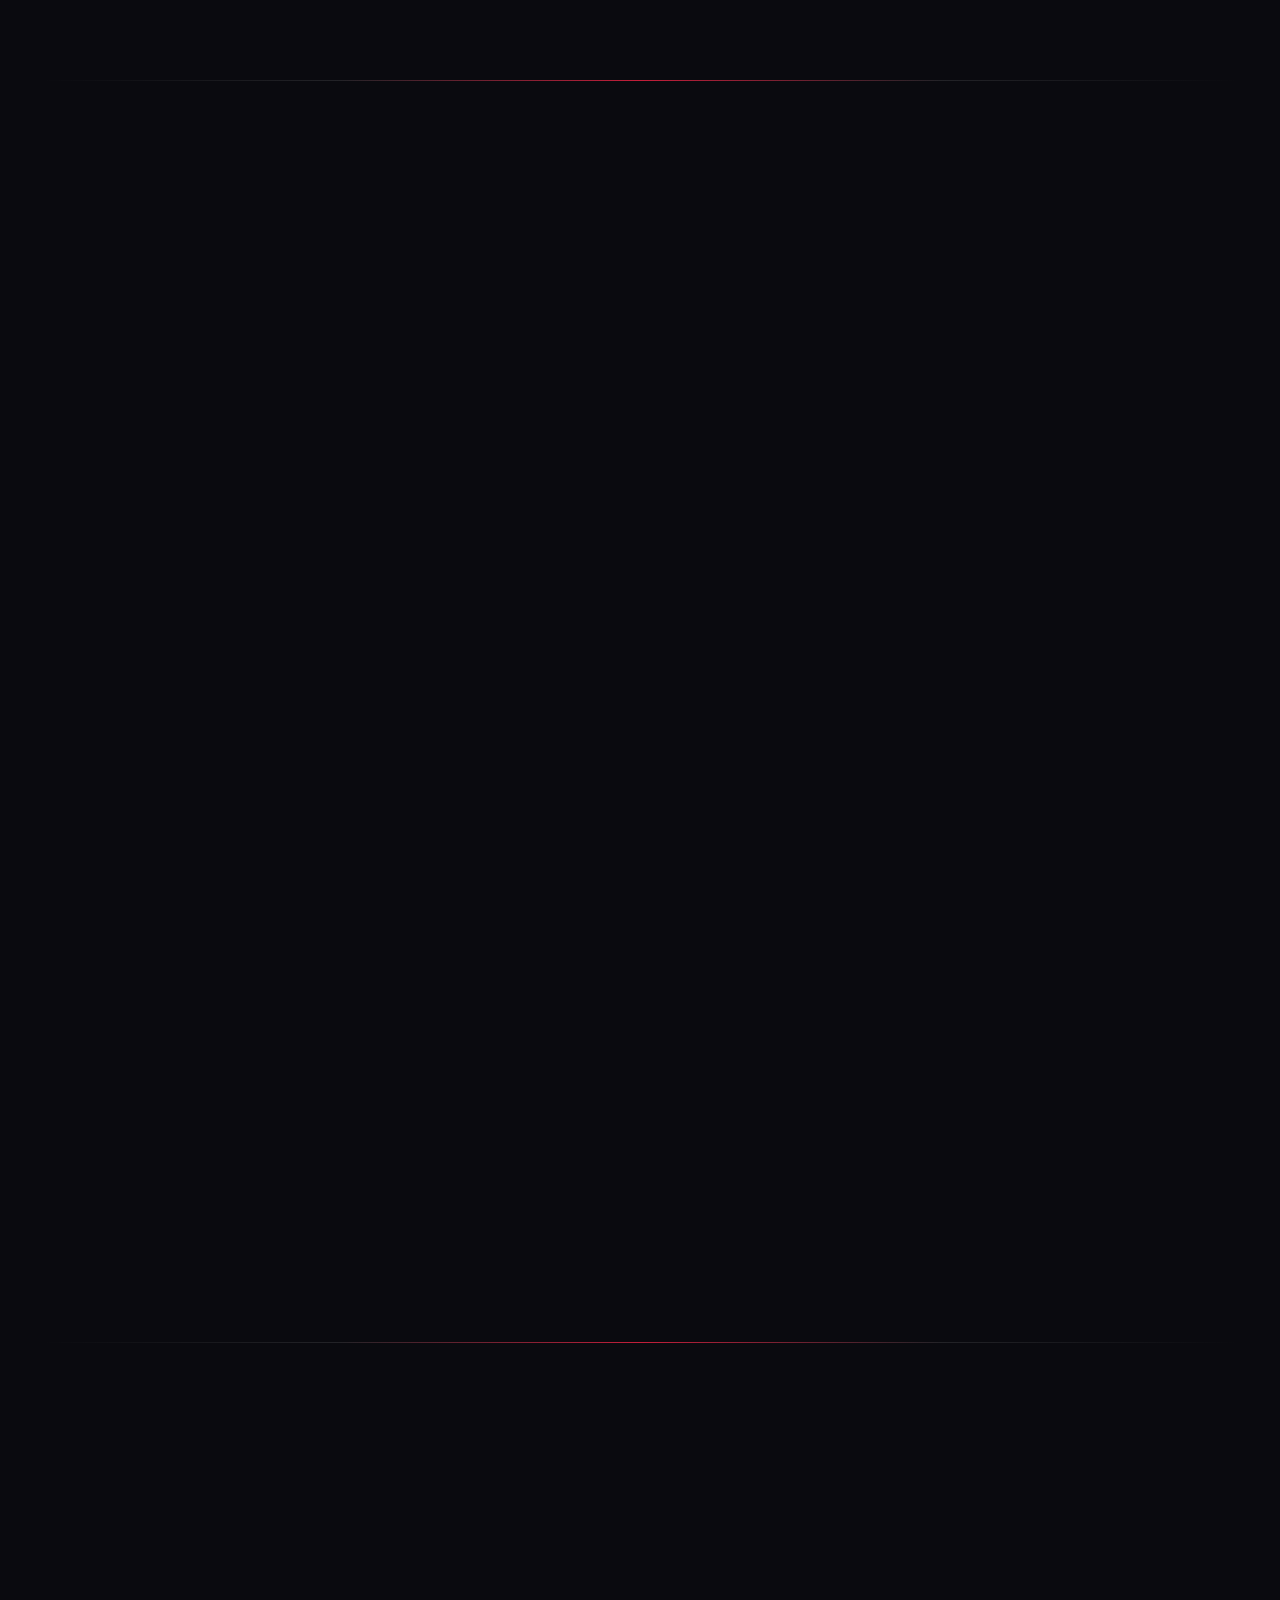
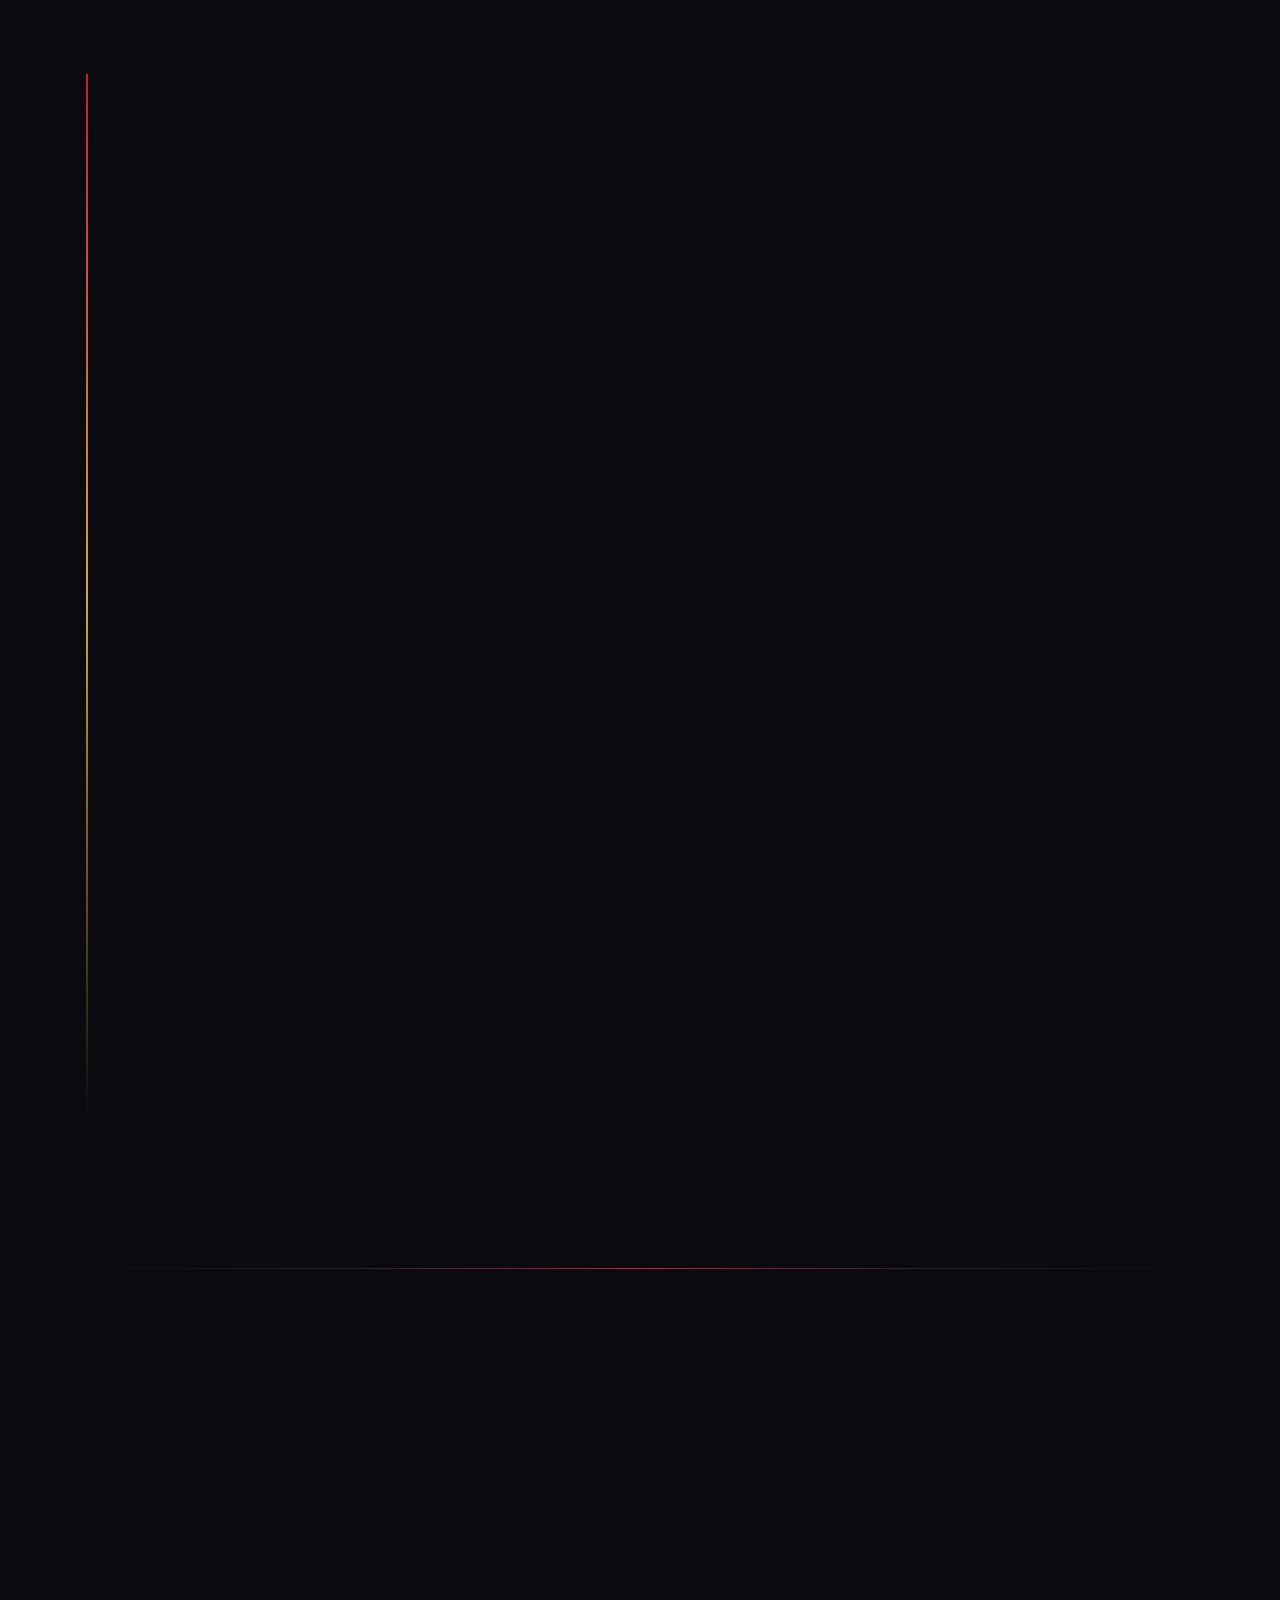
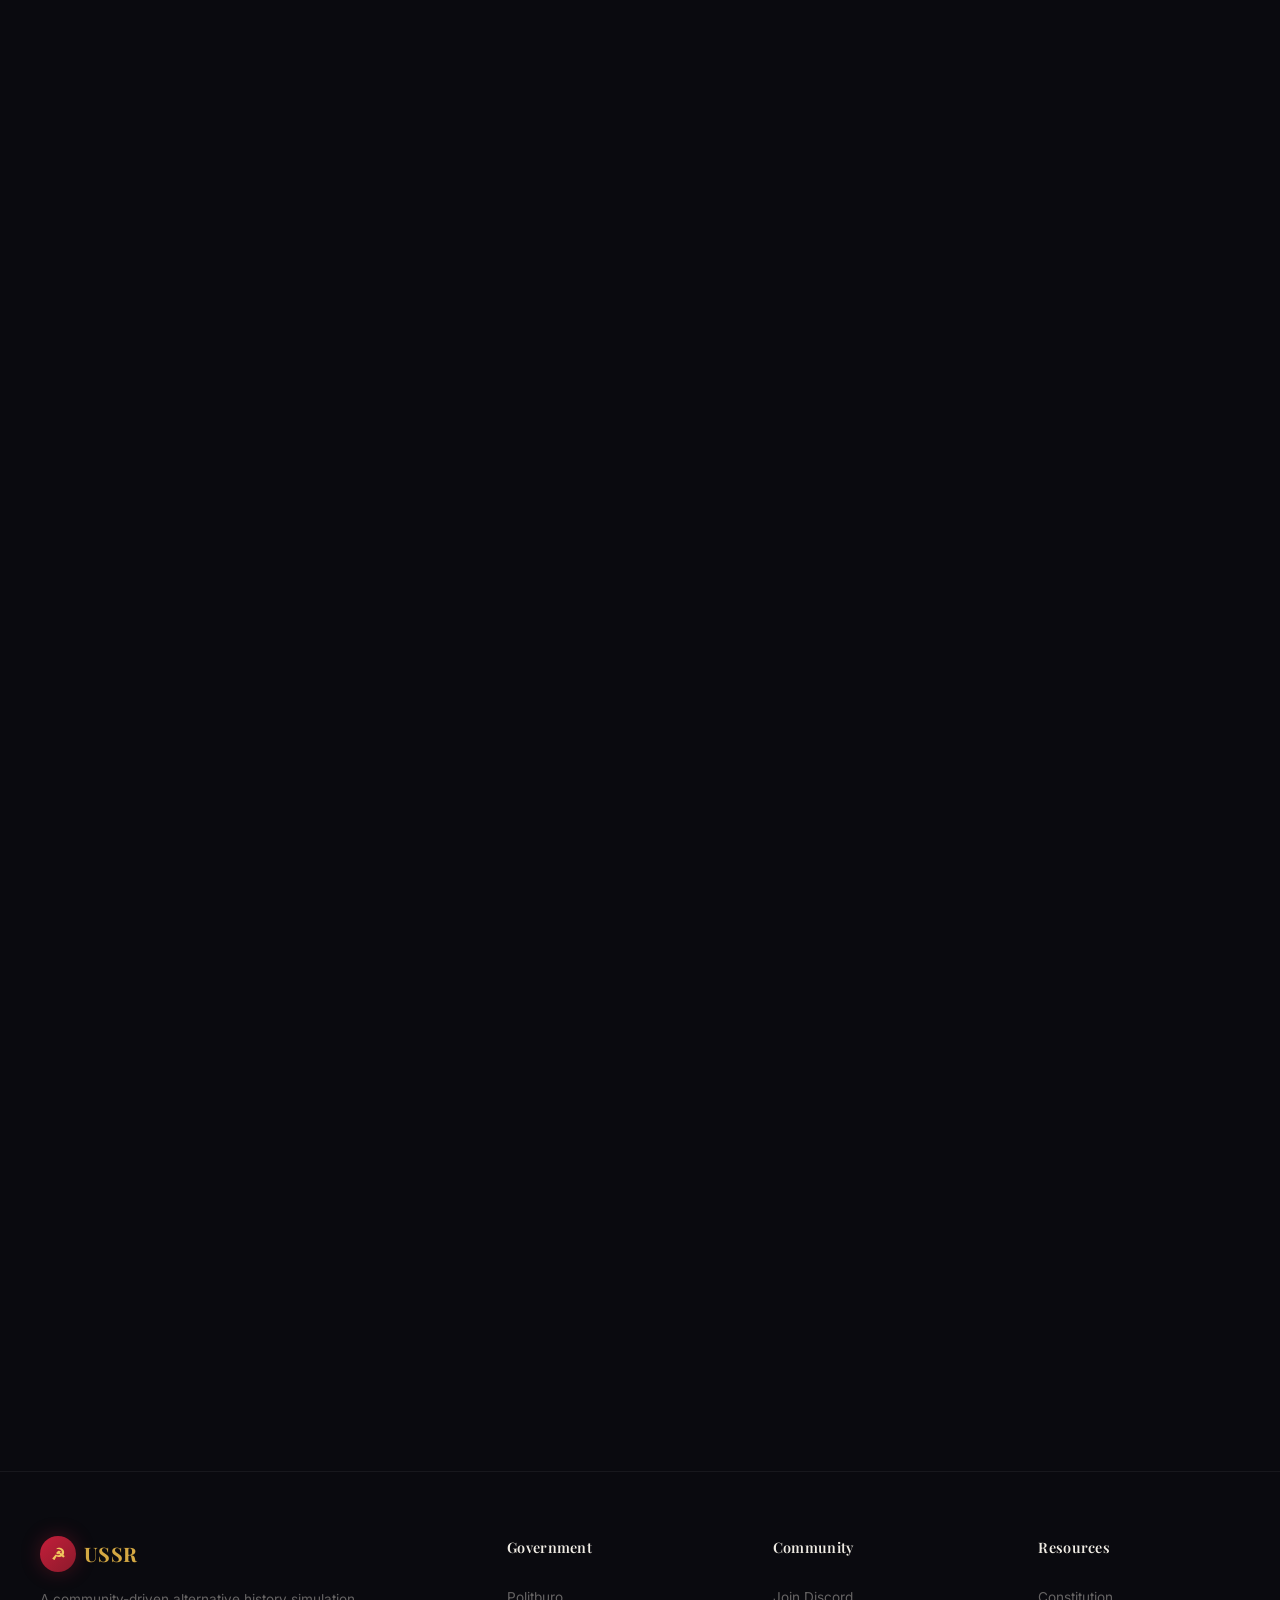
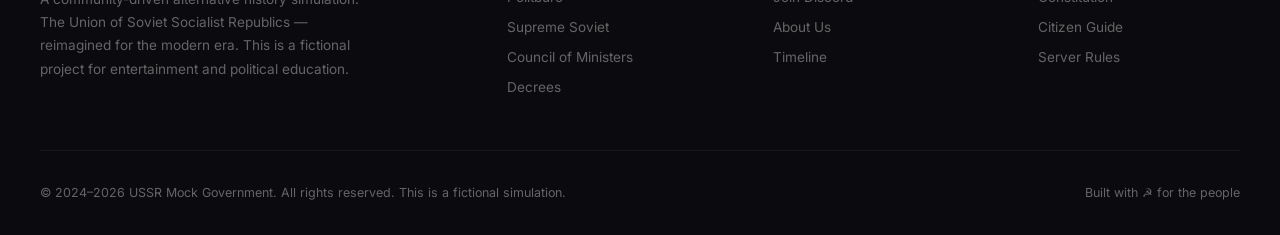
==== commit 86249e52: "Update index.html" ====
--- a/index.html
+++ b/index.html
@@ -1,1072 +1,405 @@
 <!DOCTYPE html>
-<html lang="en" class="scroll-smooth">
+<html lang="en">
 <head>
-    <meta charset="UTF-8">
-    <meta name="viewport" content="width=device-width, initial-scale=1.0">
-    <title>Official Portal | USSR Mock-Gov</title>
-    
-    <!-- Tailwind CSS for modern utility styling -->
-    <script src="https://cdn.tailwindcss.com"></script>
-    
-    <!-- Google Fonts: Inter for an ultra-clean, modern institutional look -->
-    <link rel="preconnect" href="https://fonts.googleapis.com">
-    <link rel="preconnect" href="https://fonts.gstatic.com" crossorigin>
-    <link href="https://fonts.googleapis.com/css2?family=Inter:wght@300;400;500;600;700;800;900&display=swap" rel="stylesheet">
-    
-    <!-- FontAwesome Icons for clean vector symbols -->
-    <link rel="stylesheet" href="https://cdnjs.cloudflare.com/ajax/libs/font-awesome/6.4.0/css/all.min.css">
-    
-    <script>
-        tailwind.config = {
-            theme: {
-                extend: {
-                    fontFamily: {
-                        sans: ['Inter', 'sans-serif'],
-                    },
-                    colors: {
-                        brand: {
-                            red: '#DC2626',      // Modern vivid red
-                            darkRed: '#991B1B', 
-                            gold: '#F59E0B',     // Clean amber/gold
-                            slate: '#0F172A',    // Deep modern slate for dark areas
-                            surface: '#FFFFFF',
-                            bg: '#F8FAFC'        // Very light cool gray for page bg
-                        }
-                    },
-                    boxShadow: {
-                        'soft': '0 4px 20px -2px rgba(0, 0, 0, 0.05)',
-                        'floating': '0 10px 40px -10px rgba(0,0,0,0.08)'
-                    }
-                }
-            }
-        }
-    </script>
-    <style>
-        /* Modern invisible scrollbar for inner elements */
-        .no-scrollbar::-webkit-scrollbar {
-            display: none;
-        }
-        .no-scrollbar {
-            -ms-overflow-style: none;
-            scrollbar-width: none;
-        }
-        
-        /* Smooth fade-in for tab content */
-        .tab-pane {
-            animation: fadeIn 0.3s ease-in-out;
-        }
-        @keyframes fadeIn {
-            from { opacity: 0; transform: translateY(5px); }
-            to { opacity: 1; transform: translateY(0); }
-        }
-
-        html.dark body { background-color: #0B1120; color: #F8FAFC; }
-        html.dark .bg-brand-bg { background-color: #0B1120; }
-        html.dark .bg-white { background-color: #1E293B !important; border-color: #334155 !important; }
-        html.dark .bg-slate-50 { background-color: #0F172A !important; border-color: #334155 !important; }
-        html.dark .bg-slate-100 { background-color: #334155 !important; color: #F8FAFC !important;}
-        html.dark .text-slate-900, html.dark .text-slate-800 { color: #F8FAFC !important; }
-        html.dark .text-slate-700 { color: #E2E8F0 !important; }
-        html.dark .text-slate-600, html.dark .text-slate-500 { color: #94A3B8 !important; }
-        html.dark .border-slate-100 { border-color: #334155 !important; }
-        html.dark .border-slate-200 { border-color: #475569 !important; }
-        html.dark header { background-color: rgba(15, 23, 42, 0.8) !important; border-bottom-color: #334155 !important; }
-        html.dark footer { background-color: #0F172A !important; border-top-color: #334155 !important;}
-        
-        /* Modal Custom Scrollbar */
-        .custom-scroll::-webkit-scrollbar { width: 6px; }
-        .custom-scroll::-webkit-scrollbar-track { background: transparent; }
-        .custom-scroll::-webkit-scrollbar-thumb { background-color: #cbd5e1; border-radius: 10px; }
-        html.dark .custom-scroll::-webkit-scrollbar-thumb { background-color: #475569; }
-    </style>
+  <meta charset="UTF-8">
+  <meta name="viewport" content="width=device-width, initial-scale=1.0">
+  <title>Union of Soviet Socialist Republics — Official Portal</title>
+  <meta name="description" content="The official government portal of the Union of Soviet Socialist Republics. Explore the structure, decrees, and history of a Union that endured.">
+  <meta name="theme-color" content="#0a0a0f">
+
+  <!-- Fonts -->
+  <link rel="preconnect" href="https://fonts.googleapis.com">
+  <link rel="preconnect" href="https://fonts.gstatic.com" crossorigin>
+  <link href="https://fonts.googleapis.com/css2?family=Inter:wght@300;400;500;600;700&family=Playfair+Display:wght@400;600;700;800&display=swap" rel="stylesheet">
+
+  <!-- Favicon (red star SVG inline) -->
+  <link rel="icon" href="data:image/svg+xml,<svg xmlns='http://www.w3.org/2000/svg' viewBox='0 0 100 100'><text y='.9em' font-size='90'>☭</text></svg>">
+
+  <link rel="stylesheet" href="style.css">
 </head>
-<body class="bg-brand-bg text-slate-800 font-sans antialiased selection:bg-brand-red selection:text-white transition-colors duration-300">
-
-    <!-- HEADER -->
-    <header class="sticky top-0 z-40 w-full bg-white/80 backdrop-blur-md border-b border-slate-100 dark:border-slate-800 transition-colors duration-300">
-        <div class="max-w-7xl mx-auto px-6 h-16 flex items-center justify-between">
-            <!-- Brand Logo -->
-            <a href="#" class="flex items-center gap-3 shrink-0">
-                <div class="w-8 h-8 bg-brand-red rounded-lg flex items-center justify-center text-white font-black shadow-md shadow-red-500/20">
-                    <i class="fas fa-star text-xs"></i>
-                </div>
-                <div class="flex flex-col">
-                    <h1 class="text-xl font-bold text-slate-900 tracking-tight leading-none mb-1">USSR</h1>
-                    <p class="text-[10px] uppercase tracking-widest text-slate-500 font-semibold">Union of Soviet Socialist Republics</p>
-                </div>
-            </a>
-
-            <!-- Navigation Links -->
-            <nav class="flex overflow-x-auto no-scrollbar w-full md:w-auto pb-2 md:pb-0 gap-1 md:gap-2 text-sm font-medium text-slate-600 items-center">
-                <a href="#about" class="px-4 py-2 rounded-lg hover:bg-slate-100 hover:text-slate-900 transition whitespace-nowrap">About</a>
-                <a href="#leadership" class="px-4 py-2 rounded-lg hover:bg-slate-100 hover:text-slate-900 transition whitespace-nowrap">Leadership</a>
-                <a href="#ministries" class="px-4 py-2 rounded-lg hover:bg-slate-100 hover:text-slate-900 transition whitespace-nowrap">Ministries</a>
-                <a href="#structure" class="px-4 py-2 rounded-lg hover:bg-slate-100 hover:text-slate-900 transition whitespace-nowrap">Structure</a>
-                <a href="#security" class="px-4 py-2 rounded-lg hover:bg-slate-100 hover:text-slate-900 transition whitespace-nowrap">Security</a>
-                <a href="#news" class="px-4 py-2 rounded-lg bg-slate-900 text-white hover:bg-slate-800 transition whitespace-nowrap shadow-md mr-2">Pravda News</a>
-                
-                <!-- Auth Section -->
-                <div class="ml-2 pl-4 border-l border-slate-200 dark:border-slate-700 flex items-center h-8">
-                    <!-- Standard Guest Sign In button -->
-                    <button id="nav-login-btn" class="px-4 py-1.5 rounded-lg bg-brand-red text-white font-semibold shadow-md shadow-red-500/20 hover:-translate-y-0.5 transition duration-300 whitespace-nowrap">
-                        Sign In
-                    </button>
-                    
-                    <!-- Clickable User Profile Dropdown Container -->
-                    <div id="nav-user-profile" class="hidden relative items-center cursor-pointer z-50">
-                        <div id="profile-dropdown-trigger" class="flex items-center gap-3 py-1.5 px-3 rounded-lg hover:bg-slate-100 dark:hover:bg-slate-800 transition-colors duration-200">
-                            <div class="w-8 h-8 rounded-full bg-slate-100 flex items-center justify-center text-brand-red border border-slate-200 overflow-hidden relative">
-                                <img id="nav-user-avatar" src="" alt="Avatar" class="w-full h-full object-cover hidden absolute inset-0 z-10" />
-                                <i id="nav-user-icon" class="fas fa-user text-xs"></i>
-                            </div>
-                            <div class="flex flex-col">
-                                <span id="nav-user-email" class="text-xs font-bold text-slate-700 max-w-[100px] truncate hidden sm:block transition-colors" title="">Citizen</span>
-                            </div>
-                            <i class="fas fa-chevron-down text-[10px] text-slate-400"></i>
-                        </div>
-                        
-                        <!-- Dropdown Menu -->
-                        <div id="profile-dropdown" class="absolute top-full right-0 mt-2 w-48 bg-white dark:bg-slate-800 border border-slate-100 dark:border-slate-700 rounded-xl shadow-floating opacity-0 pointer-events-none transform translate-y-2 transition-all duration-200 overflow-hidden z-50">
-                            <button id="btn-open-profile" class="w-full text-left px-4 py-3 text-sm text-slate-700 dark:text-slate-200 hover:bg-slate-50 dark:hover:bg-slate-700 hover:text-brand-red transition-colors flex items-center gap-3 font-medium">
-                                <i class="fas fa-id-card w-4 text-center"></i> View Profile
-                            </button>
-                            <button id="btn-open-settings" class="w-full text-left px-4 py-3 text-sm text-slate-700 dark:text-slate-200 hover:bg-slate-50 dark:hover:bg-slate-700 hover:text-brand-red transition-colors flex items-center gap-3 font-medium">
-                                <i class="fas fa-cog w-4 text-center"></i> Settings
-                            </button>
-                            <div class="border-t border-slate-100 dark:border-slate-700"></div>
-                            <button id="nav-logout-btn" class="w-full text-left px-4 py-3 text-sm text-brand-red hover:bg-red-50 dark:hover:bg-red-950/30 transition-colors flex items-center gap-3 font-medium">
-                                <i class="fas fa-sign-out-alt w-4 text-center"></i> Sign Out
-                            </button>
-                        </div>
-                    </div>
-                </div>
-            </nav>
-        </div>
-    </header>
-
-    <!-- HERO SECTION -->
-    <main class="max-w-7xl mx-auto px-6 py-12 lg:py-20 flex flex-col gap-12">
-        
-        <section class="flex flex-col lg:flex-row gap-12 items-center">
-            <div class="flex-1 space-y-6">
-                <div class="inline-flex items-center gap-2 px-3 py-1.5 rounded-full bg-red-50 dark:bg-red-950/30 border border-red-100 dark:border-red-900/50 text-brand-red text-xs font-semibold tracking-wide uppercase">
-                    <i class="fas fa-bolt"></i>
-                    <span>Official Community Portal</span>
-                </div>
-                <h2 class="text-4xl lg:text-6xl font-black text-slate-900 dark:text-white tracking-tight leading-[1.1]">
-                    Workers of all countries, <span class="text-transparent bg-clip-text bg-gradient-to-r from-brand-red to-brand-darkRed">unite!</span>
-                </h2>
-                <p class="text-lg text-slate-600 dark:text-slate-300 max-w-2xl leading-relaxed">
-                    Welcome to the central administrative hub. This platform coordinates active ministries, oversees regional territories, and manages the structural flow of our digital community.
-                </p>
-                <div class="flex flex-wrap gap-4 pt-2">
-                    <a href="#news" class="px-6 py-3 rounded-xl bg-brand-red text-white font-semibold shadow-lg shadow-red-500/30 hover:-translate-y-1 transition duration-300">Read Latest Bulletins</a>
-                    <a href="#structure" class="px-6 py-3 rounded-xl bg-white dark:bg-slate-800 border border-slate-200 dark:border-slate-700 text-slate-700 dark:text-slate-200 font-semibold hover:bg-slate-50 dark:hover:bg-slate-700 transition duration-300 shadow-sm">View Government Structure</a>
-                </div>
-            </div>
-
-            <!-- Key Metrics Grid -->
-            <div class="w-full lg:w-5/12 grid grid-cols-2 gap-4">
-                <div class="bg-white p-6 rounded-2xl shadow-soft border border-slate-100 flex flex-col justify-center">
-                    <span class="text-4xl font-black text-brand-red tracking-tighter">15</span>
-                    <span class="text-xs font-semibold uppercase tracking-widest text-slate-400 mt-2">Union Republics</span>
-                </div>
-                <div class="bg-white p-6 rounded-2xl shadow-soft border border-slate-100 flex flex-col justify-center">
-                    <span class="text-4xl font-black text-slate-900 tracking-tighter">5.6K+</span>
-                    <span class="text-xs font-semibold uppercase tracking-widest text-slate-400 mt-2">Active Citizens</span>
-                </div>
-                <div class="bg-white p-6 rounded-2xl shadow-soft border border-slate-100 flex flex-col justify-center">
-                    <span class="text-4xl font-black text-slate-900 tracking-tighter">8</span>
-                    <span class="text-xs font-semibold uppercase tracking-widest text-slate-400 mt-2">Ministries</span>
-                </div>
-                <div class="bg-slate-900 p-6 rounded-2xl shadow-floating flex flex-col justify-center text-white">
-                    <span class="text-4xl font-black text-brand-gold tracking-tighter">2022</span>
-                    <span class="text-xs font-semibold uppercase tracking-widest text-slate-400 mt-2">Year Founded</span>
-                </div>
-            </div>
-        </section>
-
-        <!-- LIVE ANNOUNCEMENT BANNER -->
-        <div class="bg-indigo-50 dark:bg-indigo-950/30 border border-indigo-100 dark:border-indigo-900/50 rounded-2xl p-5 flex flex-col sm:flex-row items-center gap-4 text-indigo-900 dark:text-indigo-200 shadow-sm">
-            <div class="w-10 h-10 rounded-full bg-indigo-100 dark:bg-indigo-900/50 flex items-center justify-center shrink-0">
-                <i class="fas fa-bullhorn text-indigo-600 dark:text-indigo-400"></i>
-            </div>
-            <div class="flex-1">
-                <h4 class="text-sm font-bold">Important State Update</h4>
-                <p class="text-sm mt-1 opacity-90 text-indigo-800 dark:text-indigo-300">The 7th Five-Year Plan (2022-2027) has reached 112% of its goals. All workers are commended for heroic service. Check the local directories for event assignments.</p>
-            </div>
-        </div>
-
-        <!-- ABOUT THE GOVERNMENT -->
-        <section id="about" class="pt-10 scroll-mt-24">
-            <div class="flex items-center gap-3 mb-8">
-                <div class="h-8 w-1 bg-brand-red rounded-full"></div>
-                <h3 class="text-2xl font-bold text-slate-900 tracking-tight">Central Administration</h3>
-            </div>
-            
-            <div class="grid grid-cols-1 md:grid-cols-3 gap-6">
-                <div class="bg-white p-8 rounded-3xl shadow-soft border border-slate-100 hover:shadow-floating transition-shadow duration-300">
-                    <div class="w-12 h-12 bg-slate-50 rounded-2xl flex items-center justify-center text-xl text-slate-700 mb-6 border border-slate-100">
-                        <i class="fas fa-book-open"></i>
-                    </div>
-                    <h4 class="text-lg font-bold text-slate-900 mb-3">State Constitution</h4>
-                    <p class="text-sm text-slate-600 leading-relaxed">The portal operates under foundational legislative charts updated during successive administrative plenums. The primary goal is coordination and arbitration.</p>
-                </div>
-                <div class="bg-white p-8 rounded-3xl shadow-soft border border-slate-100 hover:shadow-floating transition-shadow duration-300">
-                    <div class="w-12 h-12 bg-slate-50 rounded-2xl flex items-center justify-center text-xl text-slate-700 mb-6 border border-slate-100">
-                        <i class="fas fa-landmark"></i>
-                    </div>
-                    <h4 class="text-lg font-bold text-slate-900 mb-3">Supreme Legislation</h4>
-                    <p class="text-sm text-slate-600 leading-relaxed">The primary legislative framework, acting on behalf of regional representations to draft codes, ratify ministerial portfolios, and validate pacts.</p>
-                </div>
-                <div class="bg-white p-8 rounded-3xl shadow-soft border border-slate-100 hover:shadow-floating transition-shadow duration-300">
-                    <div class="w-12 h-12 bg-brand-red rounded-2xl flex items-center justify-center text-xl text-white mb-6 shadow-lg shadow-red-500/20">
-                        <i class="fas fa-users-cog"></i>
-                    </div>
-                    <h4 class="text-lg font-bold text-slate-900 mb-3">Council of Ministers</h4>
-                    <p class="text-sm text-slate-600 leading-relaxed">The main active engine managing operations across logistics, culture, educational events, defense, and external media bulletins.</p>
-                </div>
-            </div>
-        </section>
-
-        <!-- LEADERSHIP SECTION -->
-        <section id="leadership" class="pt-10 scroll-mt-24">
-            <div class="flex items-center gap-3 mb-8">
-                <div class="h-8 w-1 bg-brand-red rounded-full"></div>
-                <h3 class="text-2xl font-bold text-slate-900 tracking-tight">Supreme Leadership</h3>
-            </div>
-
-            <!-- Current Leaders Profiles -->
-            <div class="grid grid-cols-1 sm:grid-cols-2 lg:grid-cols-4 gap-6 mb-10">
-                <div class="bg-white p-6 rounded-3xl shadow-soft border border-slate-100 text-center group">
-                    <div class="w-20 h-20 mx-auto bg-slate-900 rounded-full flex items-center justify-center text-2xl font-bold text-white shadow-xl mb-4 group-hover:scale-110 transition duration-300">
-                        A
-                    </div>
-                    <h4 class="text-lg font-bold text-slate-900">Comrade Admin</h4>
-                    <p class="text-xs text-brand-red font-semibold uppercase tracking-wider mt-1">General Secretary</p>
-                    <div class="mt-4 inline-block px-3 py-1 bg-slate-100 text-slate-600 text-[10px] font-bold rounded-lg uppercase tracking-widest">Party Control</div>
-                </div>
-                <div class="bg-white p-6 rounded-3xl shadow-soft border border-slate-100 text-center group">
-                    <div class="w-20 h-20 mx-auto bg-slate-100 rounded-full flex items-center justify-center text-2xl font-bold text-slate-700 shadow-inner mb-4 group-hover:scale-110 transition duration-300">
-                        R
-                    </div>
-                    <h4 class="text-lg font-bold text-slate-900">Representative B</h4>
-                    <p class="text-xs text-slate-500 font-semibold uppercase tracking-wider mt-1">Presidium Chairman</p>
-                    <div class="mt-4 inline-block px-3 py-1 bg-slate-100 text-slate-600 text-[10px] font-bold rounded-lg uppercase tracking-widest">Legislation</div>
-                </div>
-            </div>
-
-            <!-- Leadership Chronicles Table -->
-            <div class="bg-white rounded-3xl shadow-soft border border-slate-100 overflow-hidden">
-                <div class="px-6 py-5 border-b border-slate-100 bg-slate-50 flex justify-between items-center">
-                    <h4 class="font-bold text-slate-800">Historical Chronicles</h4>
-                    <span class="text-xs font-semibold text-slate-400 uppercase tracking-widest">Archive Log</span>
-                </div>
-                <div class="overflow-x-auto">
-                    <table class="w-full text-left text-sm whitespace-nowrap">
-                        <thead class="bg-white text-slate-400 font-semibold text-xs uppercase tracking-wider">
-                            <tr>
-                                <th class="px-6 py-4 border-b border-slate-100">Representative Name</th>
-                                <th class="px-6 py-4 border-b border-slate-100">Term Period</th>
-                                <th class="px-6 py-4 border-b border-slate-100">Directives</th>
-                                <th class="px-6 py-4 border-b border-slate-100 text-right">Era</th>
-                            </tr>
-                        </thead>
-                        <tbody class="divide-y divide-slate-100 text-slate-700">
-                            <tr class="hover:bg-slate-50 transition-colors">
-                                <td class="px-6 py-4 font-bold text-slate-900">Admin_Founder</td>
-                                <td class="px-6 py-4 text-slate-500">2022 – 2023</td>
-                                <td class="px-6 py-4 truncate max-w-[200px] xl:max-w-md">Codified original constitution; established ministries.</td>
-                                <td class="px-6 py-4 text-right">
-                                    <span class="px-2.5 py-1 rounded-md text-[10px] font-bold bg-indigo-50 text-indigo-600 uppercase tracking-widest">Foundational</span>
-                                </td>
-                            </tr>
-                            <tr class="hover:bg-slate-50 transition-colors">
-                                <td class="px-6 py-4 font-bold text-slate-900">Comrade_Sovereign</td>
-                                <td class="px-6 py-4 text-slate-500">2023 – 2024</td>
-                                <td class="px-6 py-4 truncate max-w-[200px] xl:max-w-md">Expanded boundaries; instituted standard civic ranks.</td>
-                                <td class="px-6 py-4 text-right">
-                                    <span class="px-2.5 py-1 rounded-md text-[10px] font-bold bg-amber-50 text-amber-600 uppercase tracking-widest">Consolidation</span>
-                                </td>
-                            </tr>
-                        </tbody>
-                    </table>
-                </div>
-            </div>
-        </section>
-
-        <!-- MINISTRIES TABS SECTION -->
-        <section id="ministries" class="pt-10 scroll-mt-24">
-            <div class="flex items-center gap-3 mb-6">
-                <div class="h-8 w-1 bg-brand-red rounded-full"></div>
-                <h3 class="text-2xl font-bold text-slate-900 tracking-tight">Council of Ministries</h3>
-            </div>
-
-            <!-- Tab Navigation -->
-            <div class="flex space-x-2 bg-slate-100 p-1.5 rounded-2xl w-full max-w-fit mb-6 overflow-x-auto no-scrollbar">
-                <button onclick="switchTab('econ')" id="btn-econ" class="tab-btn px-6 py-2.5 rounded-xl bg-white shadow-sm text-sm font-semibold text-slate-900 transition-all">Economy & Dev</button>
-                <button onclick="switchTab('civic')" id="btn-civic" class="tab-btn px-6 py-2.5 rounded-xl text-slate-500 hover:text-slate-900 text-sm font-semibold transition-all">Civic Portfolio</button>
-                <button onclick="switchTab('defence')" id="btn-defence" class="tab-btn px-6 py-2.5 rounded-xl text-slate-500 hover:text-slate-900 text-sm font-semibold transition-all">Defense & Security</button>
-            </div>
-
-            <!-- Tab Content Area -->
-            <div class="bg-white rounded-3xl shadow-soft border border-slate-100 overflow-hidden relative min-h-[250px]">
-                
-                <!-- Econ Tab -->
-                <div id="tab-econ" class="tab-pane absolute inset-0 w-full p-6 sm:p-8">
-                    <h4 class="text-lg font-bold text-slate-900 mb-4">Ministry of Finance</h4>
-                    <p class="text-sm text-slate-600 mb-6 max-w-2xl">Managing user-experience metrics, checking bot economies, regulating server rewards and level currencies across the digital union.</p>
-                    
-                    <div class="grid grid-cols-1 sm:grid-cols-2 gap-4">
-                        <div class="bg-slate-50 p-4 rounded-2xl border border-slate-100">
-                            <span class="text-[10px] uppercase font-bold text-slate-400 tracking-widest block mb-1">Subordinate Boards</span>
-                            <span class="text-sm font-medium text-slate-800">State Bank, Exchange Logs, Treasury Committee</span>
-                        </div>
-                        <div class="bg-slate-50 p-4 rounded-2xl border border-slate-100">
-                            <span class="text-[10px] uppercase font-bold text-slate-400 tracking-widest block mb-1">Status</span>
-                            <span class="inline-flex items-center gap-1.5 px-2.5 py-1 rounded-md text-xs font-bold bg-emerald-100 text-emerald-700">
-                                <i class="fas fa-circle text-[8px]"></i> Active
-                            </span>
-                        </div>
-                    </div>
-                </div>
-
-                <!-- Civic Tab -->
-                <div id="tab-civic" class="tab-pane absolute inset-0 w-full p-6 sm:p-8 opacity-0 pointer-events-none transition-opacity duration-300">
-                    <h4 class="text-lg font-bold text-slate-900 mb-4">Ministry of Culture</h4>
-                    <p class="text-sm text-slate-600 mb-6 max-w-2xl">Organizing server events, managing debate channels, community games, and historical trivia updates to foster community engagement.</p>
-                    
-                    <div class="grid grid-cols-1 sm:grid-cols-2 gap-4">
-                        <div class="bg-slate-50 p-4 rounded-2xl border border-slate-100">
-                            <span class="text-[10px] uppercase font-bold text-slate-400 tracking-widest block mb-1">Subordinate Boards</span>
-                            <span class="text-sm font-medium text-slate-800">Radio Center, Event Planning, Debate Desk</span>
-                        </div>
-                        <div class="bg-slate-50 p-4 rounded-2xl border border-slate-100">
-                            <span class="text-[10px] uppercase font-bold text-slate-400 tracking-widest block mb-1">Status</span>
-                            <span class="inline-flex items-center gap-1.5 px-2.5 py-1 rounded-md text-xs font-bold bg-emerald-100 text-emerald-700">
-                                <i class="fas fa-circle text-[8px]"></i> Active
-                            </span>
-                        </div>
-                    </div>
-                </div>
-
-                <!-- Defence Tab -->
-                <div id="tab-defence" class="tab-pane absolute inset-0 w-full p-6 sm:p-8 opacity-0 pointer-events-none transition-opacity duration-300">
-                    <h4 class="text-lg font-bold text-slate-900 mb-4">Internal Security (MVD)</h4>
-                    <p class="text-sm text-slate-600 mb-6 max-w-2xl">Server moderation, checking spam bots, preventing raid events, and reviewing automated bot actions to maintain a safe environment.</p>
-                    
-                    <div class="grid grid-cols-1 sm:grid-cols-2 gap-4">
-                        <div class="bg-slate-50 p-4 rounded-2xl border border-slate-100">
-                            <span class="text-[10px] uppercase font-bold text-slate-400 tracking-widest block mb-1">Subordinate Boards</span>
-                            <span class="text-sm font-medium text-slate-800">Moderator Guard, Verification Desk, Log Review</span>
-                        </div>
-                        <div class="bg-slate-50 p-4 rounded-2xl border border-slate-100">
-                            <span class="text-[10px] uppercase font-bold text-slate-400 tracking-widest block mb-1">Status</span>
-                            <span class="inline-flex items-center gap-1.5 px-2.5 py-1 rounded-md text-xs font-bold bg-emerald-100 text-emerald-700">
-                                <i class="fas fa-circle text-[8px]"></i> Active
-                            </span>
-                        </div>
-                    </div>
-                </div>
-            </div>
-        </section>
-
-        <!-- STRUCTURE & REPUBLICS -->
-        <section id="structure" class="pt-10 scroll-mt-24">
-            <div class="grid grid-cols-1 lg:grid-cols-2 gap-8">
-                
-                <!-- Central Committee -->
-                <div>
-                    <div class="flex items-center gap-3 mb-6">
-                        <div class="h-8 w-1 bg-brand-red rounded-full"></div>
-                        <h3 class="text-2xl font-bold text-slate-900 tracking-tight">Central Committee</h3>
-                    </div>
-                    <div class="bg-white p-6 rounded-3xl shadow-soft border border-slate-100">
-                        <ul class="space-y-4">
-                            <li class="flex items-start gap-4 pb-4 border-b border-slate-50">
-                                <div class="w-8 h-8 rounded-full bg-blue-50 text-blue-600 flex items-center justify-center shrink-0"><i class="fas fa-gavel text-xs"></i></div>
-                                <div>
-                                    <h5 class="font-bold text-slate-900 text-sm">State Judiciary Board</h5>
-                                    <p class="text-xs text-slate-500 mt-1">Managing Supreme Court Decisions & Arbitration Rules</p>
-                                </div>
-                            </li>
-                            <li class="flex items-start gap-4">
-                                <div class="w-8 h-8 rounded-full bg-purple-50 text-purple-600 flex items-center justify-center shrink-0"><i class="fas fa-globe text-xs"></i></div>
-                                <div>
-                                    <h5 class="font-bold text-slate-900 text-sm">State Diplomacy Council</h5>
-                                    <p class="text-xs text-slate-500 mt-1">Coordination of External Alliances & Public Relations</p>
-                                </div>
-                            </li>
-                        </ul>
-                    </div>
-                </div>
-
-                <!-- Associated Districts -->
-                <div>
-                    <div class="flex items-center gap-3 mb-6">
-                        <div class="h-8 w-1 bg-brand-red rounded-full"></div>
-                        <h3 class="text-2xl font-bold text-slate-900 tracking-tight">Associated Districts</h3>
-                    </div>
-                    <div class="grid grid-cols-2 gap-4">
-                        <div class="bg-white p-5 rounded-2xl shadow-soft border border-slate-100 hover:border-slate-300 transition-colors">
-                            <span class="text-xs font-mono text-slate-400 mb-2 block">01</span>
-                            <h5 class="font-bold text-slate-900 text-sm">District Alpha</h5>
-                            <p class="text-[10px] text-slate-500 uppercase tracking-widest mt-1">Regional Hub</p>
-                        </div>
-                        <div class="bg-white p-5 rounded-2xl shadow-soft border border-slate-100 hover:border-slate-300 transition-colors">
-                            <span class="text-xs font-mono text-slate-400 mb-2 block">02</span>
-                            <h5 class="font-bold text-slate-900 text-sm">District Beta</h5>
-                            <p class="text-[10px] text-slate-500 uppercase tracking-widest mt-1">Regional Hub</p>
-                        </div>
-                        <div class="bg-white p-5 rounded-2xl shadow-soft border border-slate-100 hover:border-slate-300 transition-colors">
-                            <span class="text-xs font-mono text-slate-400 mb-2 block">03</span>
-                            <h5 class="font-bold text-slate-900 text-sm">District Gamma</h5>
-                            <p class="text-[10px] text-slate-500 uppercase tracking-widest mt-1">Regional Hub</p>
-                        </div>
-                        <div class="bg-slate-50 p-5 rounded-2xl border border-dashed border-slate-300 flex items-center justify-center text-slate-400 text-sm font-medium">
-                            + 12 More
-                        </div>
-                    </div>
-                </div>
-            </div>
-        </section>
-
-        <!-- SECURITY & DEFENSE -->
-        <section id="security" class="pt-10 scroll-mt-24">
-            <div class="flex items-center gap-3 mb-8">
-                <div class="h-8 w-1 bg-brand-red rounded-full"></div>
-                <h3 class="text-2xl font-bold text-slate-900 tracking-tight">State Security Protocols</h3>
-            </div>
-
-            <div class="grid grid-cols-1 md:grid-cols-3 gap-6">
-                <!-- Unit 1 -->
-                <div class="bg-slate-900 p-8 rounded-3xl text-white shadow-floating relative overflow-hidden group">
-                    <div class="absolute top-0 right-0 w-32 h-32 bg-white/5 rounded-bl-[100px] -mr-8 -mt-8 transition-transform group-hover:scale-110"></div>
-                    <span class="text-[10px] font-semibold tracking-widest text-brand-gold uppercase block mb-4">Ground Protection</span>
-                    <h4 class="text-lg font-bold mb-3">Admin Guard Forces</h4>
-                    <p class="text-sm text-slate-400 leading-relaxed">The main moderation team tasked with enforcing rules, managing channel security, and monitoring chat safety.</p>
-                </div>
-                
-                <!-- Unit 2 -->
-                <div class="bg-slate-900 p-8 rounded-3xl text-white shadow-floating relative overflow-hidden group">
-                    <div class="absolute top-0 right-0 w-32 h-32 bg-white/5 rounded-bl-[100px] -mr-8 -mt-8 transition-transform group-hover:scale-110"></div>
-                    <span class="text-[10px] font-semibold tracking-widest text-brand-gold uppercase block mb-4">Internal Operations</span>
-                    <h4 class="text-lg font-bold mb-3">Internal Affairs (MVD)</h4>
-                    <p class="text-sm text-slate-400 leading-relaxed">Responsible for administrative auditing, behavior review, internal conflict investigation, and appeal processing.</p>
-                </div>
-
-                <!-- Unit 3 -->
-                <div class="bg-slate-900 p-8 rounded-3xl text-white shadow-floating relative overflow-hidden group">
-                    <div class="absolute top-0 right-0 w-32 h-32 bg-white/5 rounded-bl-[100px] -mr-8 -mt-8 transition-transform group-hover:scale-110"></div>
-                    <span class="text-[10px] font-semibold tracking-widest text-brand-gold uppercase block mb-4">High Intelligence</span>
-                    <h4 class="text-lg font-bold mb-3">Security Council (KGB)</h4>
-                    <p class="text-sm text-slate-400 leading-relaxed">Specialized committee dedicated to external diplomatic analysis, managing alliances, and preserving frameworks.</p>
-                </div>
-            </div>
-        </section>
-
-        <!-- PRAVDA NEWS SECTION -->
-        <section id="news" class="pt-10 scroll-mt-24 mb-10">
-            <div class="flex items-center gap-3 mb-8">
-                <div class="h-8 w-1 bg-brand-red rounded-full"></div>
-                <h3 class="text-2xl font-bold text-slate-900 tracking-tight">Pravda Bulletins</h3>
-            </div>
-
-            <div class="grid grid-cols-1 lg:grid-cols-3 gap-8">
-                <!-- Articles List -->
-                <div class="lg:col-span-2 flex flex-col gap-5">
-                    <article class="bg-white p-6 rounded-3xl shadow-soft border border-slate-100 flex flex-col sm:flex-row gap-6 hover:shadow-floating transition duration-300">
-                        <div class="bg-slate-50 border border-slate-100 text-slate-900 p-4 rounded-2xl flex flex-col items-center justify-center w-full sm:w-20 h-24 shrink-0">
-                            <span class="text-2xl font-black">15</span>
-                            <span class="text-[10px] uppercase tracking-widest font-bold text-slate-500">Nov</span>
-                        </div>
-                        <div>
-                            <h4 class="text-lg font-bold text-slate-900 hover:text-brand-red transition cursor-pointer mb-2">General Council Announces Restructuring</h4>
-                            <p class="text-sm text-slate-600 leading-relaxed">The General Secretary has authorized the reorganization of active state ministries, creating new sub-committees to focus specifically on onboarding user events and level-tracking commands.</p>
-                        </div>
-                    </article>
-
-                    <article class="bg-white p-6 rounded-3xl shadow-soft border border-slate-100 flex flex-col sm:flex-row gap-6 hover:shadow-floating transition duration-300">
-                        <div class="bg-brand-red text-white p-4 rounded-2xl flex flex-col items-center justify-center w-full sm:w-20 h-24 shrink-0 shadow-md shadow-red-500/20">
-                            <span class="text-2xl font-black">12</span>
-                            <span class="text-[10px] uppercase tracking-widest font-bold text-red-200">Nov</span>
-                        </div>
-                        <div>
-                            <div class="flex items-center gap-2 mb-2">
-                                <span class="px-2 py-0.5 bg-red-50 text-brand-red text-[10px] font-bold uppercase tracking-widest rounded-md">Featured</span>
-                                <h4 class="text-lg font-bold text-slate-900 hover:text-brand-red transition cursor-pointer">Deployment of Modern Interface</h4>
-                            </div>
-                            <p class="text-sm text-slate-600 leading-relaxed">State technicians have completed deployment of our digital server portal. The redesign provides simplified, clean navigation for all district coordinates.</p>
-                        </div>
-                    </article>
-                </div>
-
-                <!-- Side Info -->
-                <div class="flex flex-col gap-5">
-                    <div class="bg-white p-6 rounded-3xl shadow-soft border border-slate-100">
-                        <h5 class="font-bold text-slate-900 text-sm uppercase tracking-widest mb-4">Official Channels</h5>
-                        <ul class="space-y-3 text-sm text-slate-600">
-                            <li class="flex items-center gap-3"><i class="fas fa-satellite-dish text-slate-400"></i> State Radio Broadcast</li>
-                            <li class="flex items-center gap-3"><i class="fas fa-newspaper text-slate-400"></i> Pravda Announcements</li>
-                            <li class="flex items-center gap-3"><i class="fas fa-comment-dots text-slate-400"></i> General Assembly Chat</li>
-                        </ul>
-                    </div>
-                </div>
-            </div>
-        </section>
-
-    </main>
-
-    <!-- FOOTER -->
-    <footer class="bg-white border-t border-slate-200 mt-12 py-12">
-        <div class="max-w-7xl mx-auto px-6 grid grid-cols-1 md:grid-cols-4 gap-8 mb-8">
-            <div class="md:col-span-1">
-                <div class="w-8 h-8 bg-brand-red rounded-lg flex items-center justify-center text-white mb-4">
-                    <i class="fas fa-star text-sm"></i>
-                </div>
-                <h5 class="font-bold text-slate-900 mb-2">USSR Mock-Gov</h5>
-                <p class="text-xs text-slate-500 leading-relaxed">A community-driven roleplay and educational platform structured purely for recreational world-building simulation.</p>
-            </div>
-            
-            <div>
-                <h6 class="font-bold text-slate-900 text-xs uppercase tracking-widest mb-4">Navigation</h6>
-                <ul class="space-y-2 text-sm text-slate-500">
-                    <li><a href="#about" class="hover:text-slate-900 transition">About Government</a></li>
-                    <li><a href="#leadership" class="hover:text-slate-900 transition">Leadership Roster</a></li>
-                    <li><a href="#ministries" class="hover:text-slate-900 transition">State Ministries</a></li>
-                </ul>
-            </div>
-
-            <div>
-                <h6 class="font-bold text-slate-900 text-xs uppercase tracking-widest mb-4">Sectors</h6>
-                <ul class="space-y-2 text-sm text-slate-500">
-                    <li><a href="#structure" class="hover:text-slate-900 transition">Districts</a></li>
-                    <li><a href="#security" class="hover:text-slate-900 transition">Security Guard</a></li>
-                    <li><a href="#news" class="hover:text-slate-900 transition">News Office</a></li>
-                </ul>
-            </div>
-
-            <div>
-                <h6 class="font-bold text-slate-900 text-xs uppercase tracking-widest mb-4">Coordinates</h6>
-                <ul class="space-y-2 text-sm text-slate-500">
-                    <li><a href="#" class="hover:text-slate-900 transition">Archive Documentation</a></li>
-                    <li><a href="#" class="hover:text-slate-900 transition">Citizen Register</a></li>
-                    <li><a href="#" class="hover:text-slate-900 transition">General Rules</a></li>
-                </ul>
-            </div>
-        </div>
-        
-        <div class="max-w-7xl mx-auto px-6 pt-8 border-t border-slate-100 flex flex-col md:flex-row justify-between items-center gap-4 text-xs text-slate-400 font-medium">
-            <p>© 2026 Sovereign Mock-Gov Administration. Fictional entities.</p>
-            <p class="uppercase tracking-widest text-slate-500">Workers of All Countries, Unite</p>
-        </div>
-    </footer>
-
-    <!-- AUTHENTICATION MODAL -->
-    <div id="auth-modal" class="fixed inset-0 z-[100] hidden items-center justify-center">
-        <!-- Backdrop -->
-        <div id="auth-backdrop" class="absolute inset-0 bg-slate-900/60 backdrop-blur-sm transition-opacity opacity-0"></div>
-        
-        <!-- Modal Content -->
-        <div id="auth-content" class="relative bg-white rounded-3xl shadow-2xl w-full max-w-md mx-4 p-8 transform scale-95 opacity-0 transition-all duration-300">
-            <button id="close-modal-btn" class="absolute top-5 right-5 w-8 h-8 flex items-center justify-center rounded-full bg-slate-50 text-slate-400 hover:text-slate-900 hover:bg-slate-100 transition">
-                <i class="fas fa-times"></i>
-            </button>
-            
-            <div class="text-center mb-8">
-                <div class="w-12 h-12 bg-[#5865F2] rounded-xl flex items-center justify-center text-white shadow-lg shadow-[#5865F2]/20 mx-auto mb-4">
-                    <i class="fab fa-discord text-xl"></i>
-                </div>
-                <h3 id="auth-title" class="text-2xl font-bold text-slate-900 tracking-tight">Access Terminal</h3>
-                <p id="auth-subtitle" class="text-sm text-slate-500 mt-2">Identify yourself via Discord to enter the network.</p>
-            </div>
-
-            <div class="space-y-5">
-                <button id="discord-login-btn" class="w-full py-3.5 bg-[#5865F2] text-white font-bold rounded-xl shadow-lg shadow-[#5865F2]/30 hover:bg-[#4752C4] hover:-translate-y-0.5 transition duration-300 flex justify-center items-center gap-3">
-                    <i class="fab fa-discord text-lg"></i>
-                    <span>Authenticate with Discord</span>
-                </button>
-            </div>
-        </div>
-    </div>
-
-    <!-- SETTINGS MODAL -->
-    <div id="settings-modal" class="fixed inset-0 z-[100] hidden items-center justify-center">
-        <div id="settings-backdrop" class="absolute inset-0 bg-slate-900/60 backdrop-blur-sm transition-opacity opacity-0"></div>
-        <div id="settings-content" class="relative bg-white rounded-3xl shadow-2xl w-full max-w-lg mx-4 p-8 transform scale-95 opacity-0 transition-all duration-300 max-h-[90vh] overflow-y-auto custom-scroll">
-            <button id="close-settings-btn" class="absolute top-5 right-5 w-8 h-8 flex items-center justify-center rounded-full bg-slate-50 text-slate-400 hover:text-slate-900 hover:bg-slate-100 transition">
-                <i class="fas fa-times"></i>
-            </button>
-            
-            <div class="mb-6 flex items-center gap-3 border-b border-slate-100 pb-4">
-                <div class="w-10 h-10 bg-slate-100 rounded-xl flex items-center justify-center text-slate-700">
-                    <i class="fas fa-cog"></i>
-                </div>
-                <div>
-                    <h3 class="text-xl font-bold text-slate-900 tracking-tight">Citizen Settings</h3>
-                    <p class="text-xs text-slate-500">Customize your roleplay identity and preferences.</p>
-                </div>
-            </div>
-
-            <form id="settings-form" class="space-y-5">
-                <!-- Dark Mode Toggle -->
-                <div class="flex items-center justify-between p-4 bg-slate-50 rounded-xl border border-slate-100">
-                    <div>
-                        <h4 class="text-sm font-bold text-slate-900">Dark Mode</h4>
-                        <p class="text-xs text-slate-500">Switch to night aesthetics</p>
-                    </div>
-                    <label class="relative inline-flex items-center cursor-pointer">
-                        <input type="checkbox" id="setting-dark-mode" class="sr-only peer">
-                        <div class="w-11 h-6 bg-slate-300 peer-focus:outline-none rounded-full peer peer-checked:after:translate-x-full peer-checked:after:border-white after:content-[''] after:absolute after:top-[2px] after:left-[2px] after:bg-white after:border-gray-300 after:border after:rounded-full after:h-5 after:w-5 after:transition-all peer-checked:bg-slate-900"></div>
-                    </label>
-                </div>
-
-                <!-- RP Name -->
-                <div>
-                    <label class="block text-xs font-bold text-slate-700 uppercase tracking-widest mb-2">Roleplay Name</label>
-                    <input type="text" id="setting-rp-name" placeholder="E.g. Comrade Ivanov" class="w-full px-4 py-3 rounded-xl border border-slate-200 bg-white text-slate-900 text-sm focus:outline-none focus:border-brand-red focus:ring-1 focus:ring-brand-red transition">
-                    <p class="text-[10px] text-slate-500 mt-1">Leave blank to use your Discord name.</p>
-                </div>
-
-                <!-- Banner URL -->
-                <div>
-                    <label class="block text-xs font-bold text-slate-700 uppercase tracking-widest mb-2">Banner Image URL</label>
-                    <input type="url" id="setting-banner" placeholder="https://example.com/image.jpg" class="w-full px-4 py-3 rounded-xl border border-slate-200 bg-white text-slate-900 text-sm focus:outline-none focus:border-brand-red focus:ring-1 focus:ring-brand-red transition">
-                </div>
-
-                <!-- Profile Picture URL -->
-                <div>
-                    <label class="block text-xs font-bold text-slate-700 uppercase tracking-widest mb-2">Profile Picture URL</label>
-                    <input type="url" id="setting-pfp" placeholder="https://example.com/avatar.jpg" class="w-full px-4 py-3 rounded-xl border border-slate-200 bg-white text-slate-900 text-sm focus:outline-none focus:border-brand-red focus:ring-1 focus:ring-brand-red transition">
-                </div>
-
-                <!-- Biography -->
-                <div>
-                    <label class="block text-xs font-bold text-slate-700 uppercase tracking-widest mb-2">Biography / Dossier</label>
-                    <textarea id="setting-bio" rows="4" placeholder="Enter your character's background..." class="w-full px-4 py-3 rounded-xl border border-slate-200 bg-white text-slate-900 text-sm focus:outline-none focus:border-brand-red focus:ring-1 focus:ring-brand-red transition resize-none"></textarea>
-                </div>
-
-                <div class="pt-4 flex justify-end gap-3">
-                    <button type="button" id="btn-cancel-settings" class="px-5 py-2.5 rounded-xl border border-slate-200 text-slate-600 font-semibold text-sm hover:bg-slate-50 transition">Cancel</button>
-                    <button type="submit" class="px-5 py-2.5 rounded-xl bg-brand-red text-white font-semibold text-sm shadow-md shadow-red-500/20 hover:-translate-y-0.5 transition">Save Changes</button>
-                </div>
-            </form>
-        </div>
-    </div>
-
-    <!-- PROFILE MODAL -->
-    <div id="profile-modal" class="fixed inset-0 z-[100] hidden items-center justify-center">
-        <div id="profile-backdrop" class="absolute inset-0 bg-slate-900/60 backdrop-blur-sm transition-opacity opacity-0"></div>
-        <div id="profile-content" class="relative bg-white rounded-3xl shadow-2xl w-full max-w-md mx-4 transform scale-95 opacity-0 transition-all duration-300 overflow-hidden">
-            <!-- Close Button -->
-            <button id="close-profile-btn" class="absolute top-4 right-4 w-8 h-8 flex items-center justify-center rounded-full bg-black/20 text-white hover:bg-black/40 backdrop-blur-md transition z-20">
-                <i class="fas fa-times"></i>
-            </button>
-            
-            <!-- Banner -->
-            <div class="h-32 w-full bg-slate-900 relative">
-                <img id="display-banner" src="" alt="Banner" class="w-full h-full object-cover hidden absolute inset-0" onerror="this.style.display='none'">
-                <div class="absolute inset-0 bg-gradient-to-t from-black/50 to-transparent"></div>
-            </div>
-
-            <!-- Profile Info Body -->
-            <div class="px-8 pb-8 pt-0 relative">
-                <!-- Profile Picture (Overlapping) -->
-                <div class="absolute -top-12 left-8 w-24 h-24 rounded-full border-4 border-white bg-slate-100 shadow-md flex items-center justify-center text-4xl text-slate-300 overflow-hidden">
-                    <img id="display-pfp" src="" alt="Avatar" class="w-full h-full object-cover hidden absolute inset-0 z-10" onerror="this.style.display='none'">
-                    <i class="fas fa-user relative z-0"></i>
-                </div>
-
-                <div class="mt-14">
-                    <h3 id="display-rp-name" class="text-2xl font-black text-slate-900 tracking-tight leading-none mb-1">Roleplay Name</h3>
-                    <div class="flex items-center gap-2 text-sm text-slate-500 font-medium mb-6">
-                        <i class="fab fa-discord text-[#5865F2]"></i>
-                        <span id="display-discord-name">Discord Username</span>
-                    </div>
-
-                    <div class="bg-slate-50 rounded-2xl p-5 border border-slate-100">
-                        <h4 class="text-xs font-bold text-slate-400 uppercase tracking-widest mb-2">Personal Dossier</h4>
-                        <p id="display-bio" class="text-sm text-slate-700 leading-relaxed whitespace-pre-wrap">No biography provided.</p>
-                    </div>
-                </div>
-            </div>
-        </div>
-    </div>
-
-    <!-- TOAST NOTIFICATION CONTAINER -->
-    <div id="toast-container" class="fixed bottom-5 right-5 z-[110] flex flex-col gap-3 pointer-events-none"></div>
-
-    <script type="module">
-        import { createClient } from "https://cdn.jsdelivr.net/npm/@supabase/supabase-js/+esm"
-
-        // Guarded Supabase connection so client-side preview engine doesn't crash on configuration mismatches
-        const supabaseUrl = "https://ivrsryervygjmncwlgdn.supabase.co";
-        const supabaseKey = "sb_publishable_Rsh_coNUNyNTvfiQ-42yQA_tOVqOaLk";
-        
-        let supabase = null;
-        try {
-            supabase = createClient(supabaseUrl, supabaseKey);
-        } catch (err) {
-            console.warn("Supabase client failed initialization, operating in sandbox mode:", err);
-        }
-
-        let currentUser = null;
-        let discordDisplayName = "Vanguard"; // Mock baseline as seen in image_3130ed.png
-
-        let userPreferences = {
-            rpName: '',
-            bannerUrl: '',
-            pfpUrl: '',
-            bio: '',
-            darkMode: false
-        };
-
-        const loadPreferences = (userId) => {
-            const saved = localStorage.getItem(`rp_prefs_${userId || 'guest'}`);
-            if (saved) {
-                userPreferences = { ...userPreferences, ...JSON.parse(saved) };
-            } else {
-                userPreferences = { rpName: '', bannerUrl: '', pfpUrl: '', bio: '', darkMode: false };
-            }
-            applyPreferences();
-        };
-
-        const savePreferences = () => {
-            const currentId = currentUser ? currentUser.id : 'guest';
-            localStorage.setItem(`rp_prefs_${currentId}`, JSON.stringify(userPreferences));
-            applyPreferences();
-            showToast('Settings saved successfully.', 'success');
-        };
-
-        const applyPreferences = () => {
-            // Apply Dark Mode globally
-            if (userPreferences.darkMode) {
-                document.documentElement.classList.add('dark');
-            } else {
-                document.documentElement.classList.remove('dark');
-            }
-
-            // Apply Display Name to Nav Bar
-            const navDisplay = document.getElementById('nav-user-email');
-            if (userPreferences.rpName && userPreferences.rpName.trim() !== '') {
-                navDisplay.textContent = userPreferences.rpName;
-                navDisplay.title = `Discord: ${discordDisplayName}`; // Tooltip reveals real username on hover
-            } else {
-                navDisplay.textContent = discordDisplayName;
-                navDisplay.title = "No RP name set";
-            }
-
-            // Apply Avatar to Nav Bar
-            const navAvatar = document.getElementById('nav-user-avatar');
-            const navIcon = document.getElementById('nav-user-icon');
-            if (userPreferences.pfpUrl) {
-                navAvatar.src = userPreferences.pfpUrl;
-                navAvatar.classList.remove('hidden');
-                navIcon.classList.add('hidden');
-            } else {
-                navAvatar.classList.add('hidden');
-                navIcon.classList.remove('hidden');
-            }
-        };
-
-        // Make switchTab available globally since we are now in a module
-        window.switchTab = function(tabId) {
-            const tabs = ['econ', 'civic', 'defence'];
-            const panes = document.querySelectorAll('.tab-pane');
-            
-            panes.forEach(pane => {
-                pane.classList.add('opacity-0', 'pointer-events-none');
-                pane.classList.remove('opacity-100', 'pointer-events-auto', 'z-10');
-            });
-
-            tabs.forEach(t => {
-                const btn = document.getElementById('btn-' + t);
-                btn.className = 'tab-btn px-6 py-2.5 rounded-xl text-slate-500 hover:text-slate-900 text-sm font-semibold transition-all';
-            });
-
-            const activePane = document.getElementById('tab-' + tabId);
-            activePane.classList.remove('opacity-0', 'pointer-events-none');
-            activePane.classList.add('opacity-100', 'pointer-events-auto', 'z-10');
-
-            const activeBtn = document.getElementById('btn-' + tabId);
-            activeBtn.className = 'tab-btn px-6 py-2.5 rounded-xl bg-white shadow-sm text-sm font-semibold text-slate-900 transition-all';
-        }
-
-        document.addEventListener('DOMContentLoaded', async () => {
-            // DOM Elements
-            const loginBtn = document.getElementById('nav-login-btn');
-            const logoutBtn = document.getElementById('nav-logout-btn');
-            const userProfile = document.getElementById('nav-user-profile');
-            const userEmailDisplay = document.getElementById('nav-user-email');
-            
-            const modal = document.getElementById('auth-modal');
-            const backdrop = document.getElementById('auth-backdrop');
-            const content = document.getElementById('auth-content');
-            const closeBtn = document.getElementById('close-modal-btn');
-            const discordBtn = document.getElementById('discord-login-btn');
-
-            const profileDropdownTrigger = document.getElementById('profile-dropdown-trigger');
-            const profileDropdown = document.getElementById('profile-dropdown');
-            
-            const btnOpenSettings = document.getElementById('btn-open-settings');
-            const btnOpenProfile = document.getElementById('btn-open-profile');
-            
-            const settingsModal = document.getElementById('settings-modal');
-            const settingsBackdrop = document.getElementById('settings-backdrop');
-            const settingsContent = document.getElementById('settings-content');
-            const closeSettingsBtn = document.getElementById('close-settings-btn');
-            const cancelSettingsBtn = document.getElementById('btn-cancel-settings');
-            const settingsForm = document.getElementById('settings-form');
-
-            const profileModal = document.getElementById('profile-modal');
-            const profileBackdrop = document.getElementById('profile-backdrop');
-            const profileContent = document.getElementById('profile-content');
-            const closeProfileBtn = document.getElementById('close-profile-btn');
-
-            const toggleElement = (modal, backdrop, content, action) => {
-                if (action === 'open') {
-                    modal.classList.remove('hidden');
-                    modal.classList.add('flex');
-                    void modal.offsetWidth; // Reflow triggers CSS transitions
-                    backdrop.classList.remove('opacity-0');
-                    backdrop.classList.add('opacity-100');
-                    content.classList.remove('opacity-0', 'scale-95');
-                    content.classList.add('opacity-100', 'scale-100');
-                } else {
-                    backdrop.classList.remove('opacity-100');
-                    backdrop.classList.add('opacity-0');
-                    content.classList.remove('opacity-100', 'scale-100');
-                    content.classList.add('opacity-0', 'scale-95');
-                    setTimeout(() => {
-                        modal.classList.add('hidden');
-                        modal.classList.remove('flex');
-                    }, 300);
-                }
-            };
-
-            const openSettings = (e) => {
-                if (e) e.stopPropagation();
-                closeDropdown(); 
-                // Populate form with current preferences
-                document.getElementById('setting-rp-name').value = userPreferences.rpName || '';
-                document.getElementById('setting-banner').value = userPreferences.bannerUrl || '';
-                document.getElementById('setting-pfp').value = userPreferences.pfpUrl || '';
-                document.getElementById('setting-bio').value = userPreferences.bio || '';
-                document.getElementById('setting-dark-mode').checked = userPreferences.darkMode;
-                
-                toggleElement(settingsModal, settingsBackdrop, settingsContent, 'open');
-            };
-            const closeSettings = () => toggleElement(settingsModal, settingsBackdrop, settingsContent, 'close');
-
-            const openProfile = (e) => {
-                if (e) e.stopPropagation();
-                closeDropdown();
-                // Populate Profile View
-                document.getElementById('display-rp-name').textContent = userPreferences.rpName || discordDisplayName;
-                document.getElementById('display-discord-name').textContent = discordDisplayName;
-                document.getElementById('display-bio').textContent = userPreferences.bio || 'No biography provided in the state archives.';
-                
-                const bannerImg = document.getElementById('display-banner');
-                if (userPreferences.bannerUrl) {
-                    bannerImg.src = userPreferences.bannerUrl;
-                    bannerImg.classList.remove('hidden');
-                } else {
-                    bannerImg.classList.add('hidden');
-                }
-
-                const pfpImg = document.getElementById('display-pfp');
-                if (userPreferences.pfpUrl) {
-                    pfpImg.src = userPreferences.pfpUrl;
-                    pfpImg.classList.remove('hidden');
-                } else {
-                    pfpImg.classList.add('hidden');
-                }
-
-                toggleElement(profileModal, profileBackdrop, profileContent, 'open');
-            };
-            const closeProfile = () => toggleElement(profileModal, profileBackdrop, profileContent, 'close');
-
-            let isDropdownOpen = false;
-            const toggleDropdown = (e) => {
-                if (e) e.stopPropagation();
-                isDropdownOpen = !isDropdownOpen;
-                if (isDropdownOpen) {
-                    profileDropdown.classList.remove('opacity-0', 'pointer-events-none', 'translate-y-2');
-                    profileDropdown.classList.add('opacity-100', 'pointer-events-auto', 'translate-y-0');
-                } else {
-                    closeDropdown();
-                }
-            };
-            const closeDropdown = () => {
-                isDropdownOpen = false;
-                profileDropdown.classList.add('opacity-0', 'pointer-events-none', 'translate-y-2');
-                profileDropdown.classList.remove('opacity-100', 'pointer-events-auto', 'translate-y-0');
-            };
-
-            // Close dropdown when clicking outside dropdown trigger & menu
-            document.addEventListener('click', (e) => {
-                if (isDropdownOpen && !profileDropdownTrigger.contains(e.target) && !profileDropdown.contains(e.target)) {
-                    closeDropdown();
-                }
-            });
-
-            // Modal Functions
-            const openModal = () => toggleElement(modal, backdrop, content, 'open');
-            const closeModal = () => toggleElement(modal, backdrop, content, 'close');
-
-            // Custom Toast Notification System
-            const showToast = (message, type = 'success') => {
-                const container = document.getElementById('toast-container');
-                const toast = document.createElement('div');
-                
-                const isError = type === 'error';
-                const bgColor = isError ? 'bg-red-50' : 'bg-emerald-50';
-                const borderColor = isError ? 'border-red-100' : 'border-emerald-100';
-                const textColor = isError ? 'text-red-800' : 'text-emerald-800';
-                const iconColor = isError ? 'text-red-500' : 'text-emerald-500';
-                const iconClass = isError ? 'fa-exclamation-circle' : 'fa-check-circle';
-
-                toast.className = `flex items-center gap-3 px-4 py-3 rounded-xl border ${bgColor} ${borderColor} ${textColor} shadow-lg transform translate-y-10 opacity-0 transition-all duration-300 pointer-events-auto max-w-sm`;
-                
-                toast.innerHTML = `
-                    <i class="fas ${iconClass} ${iconColor}"></i>
-                    <p class="text-sm font-semibold">${message}</p>
-                `;
-                
-                container.appendChild(toast);
-                
-                // Animate in
-                setTimeout(() => {
-                    toast.classList.remove('translate-y-10', 'opacity-0');
-                }, 10);
-
-                // Animate out and remove
-                setTimeout(() => {
-                    toast.classList.add('opacity-0', 'translate-y-2');
-                    setTimeout(() => toast.remove(), 300);
-                }, 4000);
-            };
-
-            // Auth Functions
-            const updateUI = (user) => {
-                currentUser = user;
-                if (user) {
-                    loginBtn.classList.add('hidden');
-                    userProfile.classList.remove('hidden');
-                    userProfile.classList.add('flex');
-                    
-                    // Attempt to display Discord username or fallback to metadata
-                    discordDisplayName = user.user_metadata?.custom_claims?.global_name || user.user_metadata?.full_name || user.user_metadata?.name || user.email || "Vanguard";
-                    userEmailDisplay.textContent = discordDisplayName;
-                    
-                    // Load and apply local settings
-                    loadPreferences(user.id);
-                } else {
-                    // Simulated Profile fallback to align with default state from visual mock-ups (image_3130ed.png)
-                    // Allows user customization & state retention even without dynamic database login
-                    loginBtn.classList.add('hidden');
-                    userProfile.classList.remove('hidden');
-                    userProfile.classList.add('flex');
-                    discordDisplayName = "Vanguard";
-                    loadPreferences('guest');
-                }
-            };
-
-            const handleDiscordLogin = async () => {
-                const originalContent = discordBtn.innerHTML;
-                discordBtn.innerHTML = '<i class="fas fa-spinner fa-spin"></i> Processing...';
-                discordBtn.disabled = true;
-
-                try {
-                    if (!supabase) {
-                        throw new Error("Supabase client is not loaded in sandbox environment.");
-                    }
-                    const { data, error } = await supabase.auth.signInWithOAuth({
-                        provider: 'discord',
-                        options: {
-                            redirectTo: 'https://officeofthevanguard.github.io/vanguardoffice/'
-                        }
-                    });
-
-                    if (error) throw error;
-                } catch (error) {
-                    showToast(error.message, 'error');
-                    discordBtn.innerHTML = originalContent;
-                    discordBtn.disabled = false;
-                }
-            };
-
-            const handleLogout = async () => {
-                try {
-                    if (supabase) {
-                        const { error } = await supabase.auth.signOut();
-                        if (error) throw error;
-                    }
-                    showToast('Disconnected from the network.', 'success');
-                    updateUI(null);
-                } catch (err) {
-                    showToast(err.message, 'error');
-                }
-            };
-
-            // Initialize Session Check
-            const checkSession = async () => {
-                try {
-                    if (supabase) {
-                        const { data: { session }, error } = await supabase.auth.getSession();
-                        if (session) {
-                            updateUI(session.user);
-                        } else {
-                            updateUI(null);
-                        }
-                        
-                        supabase.auth.onAuthStateChange((_event, session) => {
-                            updateUI(session?.user ?? null);
-                        });
-                    } else {
-                        // Fallback trigger for sandbox preview
-                        updateUI(null);
-                    }
-                } catch (err) {
-                    console.warn("Session check degraded to mock-guest authentication:", err);
-                    updateUI(null);
-                }
-            };
-
-            // Event Listeners
-            loginBtn.addEventListener('click', openModal);
-            closeBtn.addEventListener('click', closeModal);
-            backdrop.addEventListener('click', closeModal);
-            discordBtn.addEventListener('click', handleDiscordLogin);
-            logoutBtn.addEventListener('click', handleLogout);
-
-            profileDropdownTrigger.addEventListener('click', toggleDropdown);
-            btnOpenSettings.addEventListener('click', openSettings);
-            btnOpenProfile.addEventListener('click', openProfile);
-            
-            closeSettingsBtn.addEventListener('click', closeSettings);
-            cancelSettingsBtn.addEventListener('click', closeSettings);
-            settingsBackdrop.addEventListener('click', closeSettings);
-            
-            closeProfileBtn.addEventListener('click', closeProfile);
-            profileBackdrop.addEventListener('click', closeProfile);
-
-            // Handle Settings Form Submission
-            settingsForm.addEventListener('submit', (e) => {
-                e.preventDefault();
-                userPreferences.rpName = document.getElementById('setting-rp-name').value;
-                userPreferences.bannerUrl = document.getElementById('setting-banner').value;
-                userPreferences.pfpUrl = document.getElementById('setting-pfp').value;
-                userPreferences.bio = document.getElementById('setting-bio').value;
-                userPreferences.darkMode = document.getElementById('setting-dark-mode').checked;
-                
-                savePreferences();
-                closeSettings();
-            });
-
-            // Run initial setup check
-            checkSession();
-        });
-    </script>
+<body>
+
+  <!-- Background Effects -->
+  <canvas id="particles-canvas"></canvas>
+  <div class="bg-noise"></div>
+  <div class="bg-gradient-orbs"></div>
+
+  <!-- ===== NAVIGATION ===== -->
+  <nav class="nav" id="main-nav">
+    <a href="#" class="nav-logo">
+      <span class="logo-emblem">☭</span>
+      <span>USSR</span>
+    </a>
+
+    <div class="nav-links" id="nav-links">
+      <a href="#about">About</a>
+      <a href="#structure">Government</a>
+      <a href="#history">History</a>
+      <a href="#decrees">Decrees</a>
+      <a href="#join" class="nav-cta">Join the Union</a>
+    </div>
+
+    <button class="nav-toggle" id="nav-toggle" aria-label="Toggle navigation">
+      <span></span>
+      <span></span>
+      <span></span>
+    </button>
+  </nav>
+
+  <!-- ===== HERO ===== -->
+  <section class="hero" id="hero">
+    <div class="hero-radial"></div>
+
+    <!-- Large background star SVG -->
+    <svg class="hero-star" viewBox="0 0 200 200" fill="none" xmlns="http://www.w3.org/2000/svg">
+      <path d="M100 10L123.5 73.5H190L136 115L155.5 180L100 143L44.5 180L64 115L10 73.5H76.5L100 10Z" fill="currentColor" stroke="rgba(212,168,67,0.3)" stroke-width="1"/>
+    </svg>
+
+    <div class="hero-badge">
+      <span class="pulse-dot"></span>
+      <span>Active Discord Government • Est. 2024</span>
+    </div>
+
+    <h1 class="hero-title">
+      The Union<br>
+      <span class="text-red">Endures</span><span class="text-gold">.</span>
+    </h1>
+
+    <p class="hero-subtitle">
+      An alternative history where the Soviet Union never fell. A living, breathing mock government on Discord — where politics, roleplay, and community converge.
+    </p>
+
+    <div class="hero-actions">
+      <a href="#join" class="btn btn-primary">
+        <svg width="18" height="18" viewBox="0 0 24 24" fill="currentColor"><path d="M20.317 4.37a19.791 19.791 0 0 0-4.885-1.515.074.074 0 0 0-.079.037c-.21.375-.444.864-.608 1.25a18.27 18.27 0 0 0-5.487 0 12.64 12.64 0 0 0-.617-1.25.077.077 0 0 0-.079-.037A19.736 19.736 0 0 0 3.677 4.37a.07.07 0 0 0-.032.027C.533 9.046-.32 13.58.099 18.057a.082.082 0 0 0 .031.057 19.9 19.9 0 0 0 5.993 3.03.078.078 0 0 0 .084-.028c.462-.63.874-1.295 1.226-1.994a.076.076 0 0 0-.041-.106 13.107 13.107 0 0 1-1.872-.892.077.077 0 0 1-.008-.128 10.2 10.2 0 0 0 .372-.292.074.074 0 0 1 .077-.01c3.928 1.793 8.18 1.793 12.062 0a.074.074 0 0 1 .078.01c.12.098.246.198.373.292a.077.077 0 0 1-.006.127 12.299 12.299 0 0 1-1.873.892.077.077 0 0 0-.041.107c.36.698.772 1.362 1.225 1.993a.076.076 0 0 0 .084.028 19.839 19.839 0 0 0 6.002-3.03.077.077 0 0 0 .032-.054c.5-5.177-.838-9.674-3.549-13.66a.061.061 0 0 0-.031-.03z"/></svg>
+        Join on Discord
+      </a>
+      <a href="#about" class="btn btn-secondary">
+        Learn More ↓
+      </a>
+    </div>
+
+    <div class="hero-scroll-indicator">
+      <span>Scroll</span>
+      <div class="scroll-line"></div>
+    </div>
+  </section>
+
+  <!-- ===== ABOUT ===== -->
+  <div class="section-divider"></div>
+
+  <section class="section" id="about">
+    <div class="about-grid">
+      <div class="about-content">
+        <div class="section-label reveal">
+          <span class="label-line"></span>
+          About the Union
+        </div>
+        <h2 class="section-title reveal reveal-delay-1">
+          What if the Soviet Union <span class="text-red">never collapsed?</span>
+        </h2>
+        <p class="about-text reveal reveal-delay-2">
+          In our alternative timeline, the reforms of the late 1980s took a different path. The Union adapted, evolved, and survived into the modern era. Our Discord server simulates this living, breathing government — complete with elected officials, legislative debates, and geopolitical roleplay.
+        </p>
+        <p class="about-text reveal reveal-delay-3">
+          This is not just a chat server. It's a community-driven political simulation where every citizen can rise through the ranks, propose legislation, serve in the Politburo, or shape foreign policy. We blend historical accuracy with creative worldbuilding.
+        </p>
+        <a href="#structure" class="btn btn-secondary reveal reveal-delay-4">
+          Explore the Government →
+        </a>
+      </div>
+
+      <div class="about-visual">
+        <div class="stat-grid">
+          <div class="stat-card reveal">
+            <div class="stat-number" data-count="15">0</div>
+            <div class="stat-label">Soviet Republics</div>
+          </div>
+          <div class="stat-card reveal reveal-delay-1">
+            <div class="stat-number" data-count="500" data-suffix="+">0</div>
+            <div class="stat-label">Active Citizens</div>
+          </div>
+          <div class="stat-card reveal reveal-delay-2">
+            <div class="stat-number" data-count="120" data-suffix="+">0</div>
+            <div class="stat-label">Decrees Passed</div>
+          </div>
+          <div class="stat-card reveal reveal-delay-3">
+            <div class="stat-number" data-count="2024">0</div>
+            <div class="stat-label">Year Established</div>
+          </div>
+        </div>
+      </div>
+    </div>
+  </section>
+
+  <!-- ===== GOVERNMENT STRUCTURE ===== -->
+  <div class="section-divider"></div>
+
+  <section class="section" id="structure">
+    <div class="section-label reveal">
+      <span class="label-line"></span>
+      Government Structure
+    </div>
+    <h2 class="section-title reveal reveal-delay-1">
+      Organs of <span class="text-gold">State Power</span>
+    </h2>
+    <p class="section-description reveal reveal-delay-2">
+      The government operates through a structured hierarchy of councils and committees, each with defined responsibilities and elected or appointed officials.
+    </p>
+
+    <div class="structure-grid">
+      <div class="structure-card reveal">
+        <div class="card-icon">⭐</div>
+        <div class="card-subtitle">Supreme Leadership</div>
+        <h3 class="card-title">The Politburo</h3>
+        <p class="card-description">
+          The highest decision-making body of the Communist Party. Members shape policy, approve decrees, and guide the ideological direction of the Union. Led by the General Secretary.
+        </p>
+      </div>
+
+      <div class="structure-card reveal reveal-delay-1">
+        <div class="card-icon">🏛️</div>
+        <div class="card-subtitle">Legislative Body</div>
+        <h3 class="card-title">Supreme Soviet</h3>
+        <p class="card-description">
+          The bicameral legislature comprising the Soviet of the Union and the Soviet of Nationalities. Debates and ratifies all federal legislation and constitutional amendments.
+        </p>
+      </div>
+
+      <div class="structure-card reveal reveal-delay-2">
+        <div class="card-icon">⚖️</div>
+        <div class="card-subtitle">Executive Power</div>
+        <h3 class="card-title">Council of Ministers</h3>
+        <p class="card-description">
+          The executive branch responsible for implementing legislation and managing state affairs. Each minister oversees a specific portfolio — from defense to agriculture.
+        </p>
+      </div>
+
+      <div class="structure-card reveal reveal-delay-3">
+        <div class="card-icon">🛡️</div>
+        <div class="card-subtitle">State Security</div>
+        <h3 class="card-title">Committee for State Security</h3>
+        <p class="card-description">
+          Responsible for intelligence, counterintelligence, and ensuring the security of the state. Operates both domestically and in the international arena through dedicated directorates.
+        </p>
+      </div>
+
+      <div class="structure-card reveal reveal-delay-4">
+        <div class="card-icon">🌍</div>
+        <div class="card-subtitle">International Relations</div>
+        <h3 class="card-title">Ministry of Foreign Affairs</h3>
+        <p class="card-description">
+          Manages diplomatic relations, treaties, and international cooperation. Coordinates with other mock governments and maintains the Union's position on the world stage.
+        </p>
+      </div>
+
+      <div class="structure-card reveal">
+        <div class="card-icon">📜</div>
+        <div class="card-subtitle">Constitutional Oversight</div>
+        <h3 class="card-title">Presidium</h3>
+        <p class="card-description">
+          The permanent body of the Supreme Soviet that acts on its behalf between sessions. Issues decrees, interprets laws, and represents the Union in ceremonial matters.
+        </p>
+      </div>
+    </div>
+  </section>
+
+  <!-- ===== HISTORY / TIMELINE ===== -->
+  <div class="section-divider"></div>
+
+  <section class="section" id="history">
+    <div class="section-label reveal">
+      <span class="label-line"></span>
+      Alternative Timeline
+    </div>
+    <h2 class="section-title reveal reveal-delay-1">
+      History of the <span class="text-red">Enduring Union</span>
+    </h2>
+    <p class="section-description reveal reveal-delay-2">
+      Key moments in our alternative history where the USSR charted a different course.
+    </p>
+
+    <div class="timeline">
+      <div class="timeline-item reveal">
+        <div class="timeline-year">1991 — The Turning Point</div>
+        <h3 class="timeline-title">Reform Prevails Over Collapse</h3>
+        <p class="timeline-text">
+          Rather than dissolving, the Union enacts sweeping but controlled economic reforms. The "August Compromise" preserves the federal structure while granting greater autonomy to individual republics. A new Union Treaty is signed by all 15 republics.
+        </p>
+      </div>
+
+      <div class="timeline-item reveal">
+        <div class="timeline-year">1997 — Economic Renaissance</div>
+        <h3 class="timeline-title">The Soviet Market Reforms</h3>
+        <p class="timeline-text">
+          A hybrid socialist-market economy takes shape. State enterprises are modernized, cooperative businesses flourish, and the ruble stabilizes. The Union becomes a major player in the emerging global tech economy.
+        </p>
+      </div>
+
+      <div class="timeline-item reveal">
+        <div class="timeline-year">2004 — Digital Revolution</div>
+        <h3 class="timeline-title">SOVNET Goes Online</h3>
+        <p class="timeline-text">
+          The Soviet internet — SOVNET — launches as a state-backed but increasingly open network. Soviet engineers and programmers become globally competitive, and Minsk emerges as the "Silicon Valley of the East."
+        </p>
+      </div>
+
+      <div class="timeline-item reveal">
+        <div class="timeline-year">2014 — New World Order</div>
+        <h3 class="timeline-title">The Eurasian Accords</h3>
+        <p class="timeline-text">
+          The USSR brokers a historic agreement with the European Union and China, establishing new frameworks for trade and arms reduction. The Cold War officially transitions into an era of "Competitive Cooperation."
+        </p>
+      </div>
+
+      <div class="timeline-item reveal">
+        <div class="timeline-year">2024 — Present Day</div>
+        <h3 class="timeline-title">A Union Reborn</h3>
+        <p class="timeline-text">
+          The modern USSR stands as a global superpower alongside the United States and China. With a population of 310 million, a space program on Mars, and a thriving cultural renaissance, the Union looks forward to its next century.
+        </p>
+      </div>
+    </div>
+  </section>
+
+  <!-- ===== DECREES ===== -->
+  <div class="section-divider"></div>
+
+  <section class="section" id="decrees">
+    <div class="section-label reveal">
+      <span class="label-line"></span>
+      Recent Activity
+    </div>
+    <h2 class="section-title reveal reveal-delay-1">
+      Decrees & <span class="text-gold">Announcements</span>
+    </h2>
+    <p class="section-description reveal reveal-delay-2">
+      The latest legislative actions and state communications from the organs of power.
+    </p>
+
+    <div class="decrees-list">
+      <div class="decree-item reveal">
+        <div class="decree-date">
+          <div class="day">27</div>
+          <div class="month">Jun 2026</div>
+        </div>
+        <div class="decree-content">
+          <span class="decree-tag">Decree</span>
+          <h3 class="decree-title">On the Reorganization of the Ministry of Digital Affairs</h3>
+          <p class="decree-excerpt">
+            The Presidium hereby establishes the Ministry of Digital Affairs & Innovation, consolidating oversight of SOVNET infrastructure, cybersecurity, and the national AI research program.
+          </p>
+        </div>
+      </div>
+
+      <div class="decree-item reveal reveal-delay-1">
+        <div class="decree-date">
+          <div class="day">22</div>
+          <div class="month">Jun 2026</div>
+        </div>
+        <div class="decree-content">
+          <span class="decree-tag tag-gold">Announcement</span>
+          <h3 class="decree-title">Supreme Soviet Summer Session Opens</h3>
+          <p class="decree-excerpt">
+            The Supreme Soviet convenes for its summer legislative session. Key agenda items include the Five-Year Digital Plan, agricultural modernization, and proposed amendments to Republic autonomy statutes.
+          </p>
+        </div>
+      </div>
+
+      <div class="decree-item reveal reveal-delay-2">
+        <div class="decree-date">
+          <div class="day">15</div>
+          <div class="month">Jun 2026</div>
+        </div>
+        <div class="decree-content">
+          <span class="decree-tag">Decree</span>
+          <h3 class="decree-title">On Diplomatic Relations with the European Federation</h3>
+          <p class="decree-excerpt">
+            The Ministry of Foreign Affairs is directed to establish a permanent diplomatic mission to the European Federation mock government server, commencing joint operations and treaty negotiations.
+          </p>
+        </div>
+      </div>
+
+      <div class="decree-item reveal reveal-delay-3">
+        <div class="decree-date">
+          <div class="day">08</div>
+          <div class="month">Jun 2026</div>
+        </div>
+        <div class="decree-content">
+          <span class="decree-tag tag-gold">Announcement</span>
+          <h3 class="decree-title">Citizen Recruitment Drive — All Republics</h3>
+          <p class="decree-excerpt">
+            The Central Committee announces an open recruitment drive. New citizens are encouraged to join and participate in the governance of any of the 15 Soviet Republics.
+          </p>
+        </div>
+      </div>
+    </div>
+  </section>
+
+  <!-- ===== JOIN CTA ===== -->
+  <section class="section cta-section" id="join">
+    <div class="cta-card reveal">
+      <h2 class="cta-title">
+        The Union Needs <span class="text-gold">You</span>
+      </h2>
+      <p class="cta-text">
+        Join hundreds of citizens in building an alternative history. Rise through the ranks, debate policy, shape nations — all on Discord.
+      </p>
+      <a href="#" class="btn btn-primary" target="_blank" rel="noopener noreferrer">
+        <svg width="20" height="20" viewBox="0 0 24 24" fill="currentColor"><path d="M20.317 4.37a19.791 19.791 0 0 0-4.885-1.515.074.074 0 0 0-.079.037c-.21.375-.444.864-.608 1.25a18.27 18.27 0 0 0-5.487 0 12.64 12.64 0 0 0-.617-1.25.077.077 0 0 0-.079-.037A19.736 19.736 0 0 0 3.677 4.37a.07.07 0 0 0-.032.027C.533 9.046-.32 13.58.099 18.057a.082.082 0 0 0 .031.057 19.9 19.9 0 0 0 5.993 3.03.078.078 0 0 0 .084-.028c.462-.63.874-1.295 1.226-1.994a.076.076 0 0 0-.041-.106 13.107 13.107 0 0 1-1.872-.892.077.077 0 0 1-.008-.128 10.2 10.2 0 0 0 .372-.292.074.074 0 0 1 .077-.01c3.928 1.793 8.18 1.793 12.062 0a.074.074 0 0 1 .078.01c.12.098.246.198.373.292a.077.077 0 0 1-.006.127 12.299 12.299 0 0 1-1.873.892.077.077 0 0 0-.041.107c.36.698.772 1.362 1.225 1.993a.076.076 0 0 0 .084.028 19.839 19.839 0 0 0 6.002-3.03.077.077 0 0 0 .032-.054c.5-5.177-.838-9.674-3.549-13.66a.061.061 0 0 0-.031-.03z"/></svg>
+        Join the Discord Server
+      </a>
+    </div>
+  </section>
+
+  <!-- ===== FOOTER ===== -->
+  <footer class="footer">
+    <div class="footer-inner">
+      <div class="footer-brand">
+        <a href="#" class="nav-logo">
+          <span class="logo-emblem">☭</span>
+          <span>USSR</span>
+        </a>
+        <p class="footer-brand-text">
+          A community-driven alternative history simulation. The Union of Soviet Socialist Republics — reimagined for the modern era. This is a fictional project for entertainment and political education.
+        </p>
+      </div>
+
+      <div>
+        <h4 class="footer-heading">Government</h4>
+        <div class="footer-links">
+          <a href="#structure">Politburo</a>
+          <a href="#structure">Supreme Soviet</a>
+          <a href="#structure">Council of Ministers</a>
+          <a href="#decrees">Decrees</a>
+        </div>
+      </div>
+
+      <div>
+        <h4 class="footer-heading">Community</h4>
+        <div class="footer-links">
+          <a href="#join">Join Discord</a>
+          <a href="#about">About Us</a>
+          <a href="#history">Timeline</a>
+        </div>
+      </div>
+
+      <div>
+        <h4 class="footer-heading">Resources</h4>
+        <div class="footer-links">
+          <a href="#">Constitution</a>
+          <a href="#">Citizen Guide</a>
+          <a href="#">Server Rules</a>
+        </div>
+      </div>
+    </div>
+
+    <div class="footer-bottom">
+      <span>© 2024–2026 USSR Mock Government. All rights reserved. This is a fictional simulation.</span>
+      <span>Built with ☭ for the people</span>
+    </div>
+  </footer>
+
+  <script src="script.js"></script>
 </body>
 </html>
--- a/style.css
+++ b/style.css
@@ -0,0 +1,1074 @@
+/* ===== DESIGN TOKENS ===== */
+:root {
+  /* Soviet-Modern Color Palette */
+  --red-primary: #c41e3a;
+  --red-deep: #8b1a2b;
+  --red-bright: #e63946;
+  --red-glow: rgba(196, 30, 58, 0.4);
+  --gold-primary: #d4a843;
+  --gold-bright: #f0c75e;
+  --gold-muted: #b8942e;
+
+  /* Neutrals */
+  --bg-dark: #0a0a0f;
+  --bg-card: rgba(18, 18, 28, 0.7);
+  --bg-glass: rgba(255, 255, 255, 0.04);
+  --bg-glass-hover: rgba(255, 255, 255, 0.08);
+  --surface-1: #111119;
+  --surface-2: #1a1a26;
+  --surface-3: #222233;
+
+  --text-primary: #f0ece4;
+  --text-secondary: rgba(240, 236, 228, 0.65);
+  --text-muted: rgba(240, 236, 228, 0.4);
+
+  --border-subtle: rgba(255, 255, 255, 0.06);
+  --border-glass: rgba(255, 255, 255, 0.1);
+  --border-gold: rgba(212, 168, 67, 0.3);
+
+  /* Spacing */
+  --space-xs: 0.25rem;
+  --space-sm: 0.5rem;
+  --space-md: 1rem;
+  --space-lg: 1.5rem;
+  --space-xl: 2rem;
+  --space-2xl: 3rem;
+  --space-3xl: 4rem;
+  --space-4xl: 6rem;
+
+  /* Typography */
+  --font-display: 'Playfair Display', Georgia, serif;
+  --font-body: 'Inter', -apple-system, BlinkMacSystemFont, sans-serif;
+  --font-mono: 'JetBrains Mono', 'Fira Code', monospace;
+
+  /* Radii */
+  --radius-sm: 6px;
+  --radius-md: 12px;
+  --radius-lg: 20px;
+  --radius-xl: 28px;
+
+  /* Shadows */
+  --shadow-card: 0 4px 30px rgba(0, 0, 0, 0.4);
+  --shadow-glow-red: 0 0 60px rgba(196, 30, 58, 0.15);
+  --shadow-glow-gold: 0 0 40px rgba(212, 168, 67, 0.1);
+
+  /* Transitions */
+  --ease-out-expo: cubic-bezier(0.16, 1, 0.3, 1);
+  --ease-out-back: cubic-bezier(0.34, 1.56, 0.64, 1);
+  --transition-fast: 200ms var(--ease-out-expo);
+  --transition-medium: 400ms var(--ease-out-expo);
+  --transition-slow: 700ms var(--ease-out-expo);
+}
+
+/* ===== RESET & BASE ===== */
+*,
+*::before,
+*::after {
+  box-sizing: border-box;
+  margin: 0;
+  padding: 0;
+}
+
+html {
+  scroll-behavior: smooth;
+  -webkit-font-smoothing: antialiased;
+  -moz-osx-font-smoothing: grayscale;
+}
+
+body {
+  font-family: var(--font-body);
+  background: var(--bg-dark);
+  color: var(--text-primary);
+  line-height: 1.6;
+  overflow-x: hidden;
+  min-height: 100vh;
+}
+
+a {
+  color: inherit;
+  text-decoration: none;
+}
+
+img {
+  max-width: 100%;
+  display: block;
+}
+
+ul, ol {
+  list-style: none;
+}
+
+button {
+  font-family: inherit;
+  cursor: pointer;
+  border: none;
+  background: none;
+  color: inherit;
+}
+
+/* ===== BACKGROUND EFFECTS ===== */
+.bg-noise {
+  position: fixed;
+  inset: 0;
+  z-index: 0;
+  pointer-events: none;
+  opacity: 0.025;
+  background-image: url("data:image/svg+xml,%3Csvg viewBox='0 0 256 256' xmlns='http://www.w3.org/2000/svg'%3E%3Cfilter id='noise'%3E%3CfeTurbulence type='fractalNoise' baseFrequency='0.9' numOctaves='4' stitchTiles='stitch'/%3E%3C/filter%3E%3Crect width='100%25' height='100%25' filter='url(%23noise)'/%3E%3C/svg%3E");
+  background-repeat: repeat;
+}
+
+.bg-gradient-orbs {
+  position: fixed;
+  inset: 0;
+  z-index: 0;
+  pointer-events: none;
+  overflow: hidden;
+}
+
+.bg-gradient-orbs::before {
+  content: '';
+  position: absolute;
+  width: 800px;
+  height: 800px;
+  top: -200px;
+  right: -200px;
+  background: radial-gradient(circle, rgba(196, 30, 58, 0.12) 0%, transparent 70%);
+  animation: orb-float 20s ease-in-out infinite;
+}
+
+.bg-gradient-orbs::after {
+  content: '';
+  position: absolute;
+  width: 600px;
+  height: 600px;
+  bottom: -100px;
+  left: -100px;
+  background: radial-gradient(circle, rgba(212, 168, 67, 0.08) 0%, transparent 70%);
+  animation: orb-float 25s ease-in-out infinite reverse;
+}
+
+@keyframes orb-float {
+  0%, 100% { transform: translate(0, 0) scale(1); }
+  33% { transform: translate(60px, -40px) scale(1.1); }
+  66% { transform: translate(-30px, 50px) scale(0.95); }
+}
+
+/* ===== SCROLLBAR ===== */
+::-webkit-scrollbar {
+  width: 8px;
+}
+::-webkit-scrollbar-track {
+  background: var(--bg-dark);
+}
+::-webkit-scrollbar-thumb {
+  background: var(--red-deep);
+  border-radius: 4px;
+}
+::-webkit-scrollbar-thumb:hover {
+  background: var(--red-primary);
+}
+
+/* ===== NAVIGATION ===== */
+.nav {
+  position: fixed;
+  top: 0;
+  left: 0;
+  right: 0;
+  z-index: 1000;
+  padding: var(--space-md) var(--space-xl);
+  display: flex;
+  align-items: center;
+  justify-content: space-between;
+  transition: background var(--transition-medium), backdrop-filter var(--transition-medium);
+}
+
+.nav.scrolled {
+  background: rgba(10, 10, 15, 0.85);
+  backdrop-filter: blur(20px) saturate(180%);
+  -webkit-backdrop-filter: blur(20px) saturate(180%);
+  border-bottom: 1px solid var(--border-subtle);
+}
+
+.nav-logo {
+  display: flex;
+  align-items: center;
+  gap: var(--space-sm);
+  font-family: var(--font-display);
+  font-size: 1.25rem;
+  font-weight: 700;
+  color: var(--gold-primary);
+  letter-spacing: 0.02em;
+}
+
+.nav-logo .logo-emblem {
+  width: 36px;
+  height: 36px;
+  display: flex;
+  align-items: center;
+  justify-content: center;
+  background: linear-gradient(135deg, var(--red-primary), var(--red-deep));
+  border-radius: 50%;
+  font-size: 1rem;
+  color: var(--gold-bright);
+  box-shadow: 0 0 20px rgba(196, 30, 58, 0.3);
+}
+
+.nav-links {
+  display: flex;
+  align-items: center;
+  gap: var(--space-xl);
+}
+
+.nav-links a {
+  font-size: 0.875rem;
+  font-weight: 500;
+  color: var(--text-secondary);
+  letter-spacing: 0.04em;
+  text-transform: uppercase;
+  position: relative;
+  padding: var(--space-xs) 0;
+  transition: color var(--transition-fast);
+}
+
+.nav-links a::after {
+  content: '';
+  position: absolute;
+  bottom: -2px;
+  left: 0;
+  width: 0;
+  height: 2px;
+  background: linear-gradient(90deg, var(--red-primary), var(--gold-primary));
+  transition: width var(--transition-medium);
+  border-radius: 1px;
+}
+
+.nav-links a:hover {
+  color: var(--text-primary);
+}
+
+.nav-links a:hover::after {
+  width: 100%;
+}
+
+.nav-cta {
+  font-size: 0.8rem !important;
+  padding: var(--space-sm) var(--space-lg) !important;
+  background: linear-gradient(135deg, var(--red-primary), var(--red-deep)) !important;
+  border-radius: var(--radius-sm) !important;
+  color: var(--text-primary) !important;
+  text-transform: uppercase !important;
+  letter-spacing: 0.08em !important;
+  font-weight: 600 !important;
+  transition: transform var(--transition-fast), box-shadow var(--transition-fast) !important;
+  box-shadow: 0 2px 15px rgba(196, 30, 58, 0.3);
+}
+
+.nav-cta:hover {
+  transform: translateY(-1px);
+  box-shadow: 0 4px 25px rgba(196, 30, 58, 0.5) !important;
+}
+
+.nav-cta::after {
+  display: none !important;
+}
+
+/* Mobile menu toggle */
+.nav-toggle {
+  display: none;
+  flex-direction: column;
+  gap: 5px;
+  width: 28px;
+  cursor: pointer;
+  z-index: 1001;
+}
+
+.nav-toggle span {
+  display: block;
+  width: 100%;
+  height: 2px;
+  background: var(--text-primary);
+  border-radius: 2px;
+  transition: var(--transition-fast);
+}
+
+/* ===== HERO ===== */
+.hero {
+  position: relative;
+  min-height: 100vh;
+  display: flex;
+  flex-direction: column;
+  align-items: center;
+  justify-content: center;
+  text-align: center;
+  padding: var(--space-4xl) var(--space-xl);
+  overflow: hidden;
+}
+
+.hero-radial {
+  position: absolute;
+  inset: 0;
+  background: radial-gradient(ellipse 80% 60% at 50% 40%, rgba(196, 30, 58, 0.1) 0%, transparent 70%);
+  pointer-events: none;
+}
+
+.hero-star {
+  position: absolute;
+  width: 280px;
+  height: 280px;
+  opacity: 0.04;
+  top: 50%;
+  left: 50%;
+  transform: translate(-50%, -50%);
+  animation: star-rotate 60s linear infinite;
+}
+
+@keyframes star-rotate {
+  from { transform: translate(-50%, -50%) rotate(0deg); }
+  to { transform: translate(-50%, -50%) rotate(360deg); }
+}
+
+.hero-badge {
+  display: inline-flex;
+  align-items: center;
+  gap: var(--space-sm);
+  padding: var(--space-xs) var(--space-lg);
+  background: var(--bg-glass);
+  border: 1px solid var(--border-glass);
+  border-radius: 100px;
+  font-size: 0.8rem;
+  font-weight: 500;
+  color: var(--text-secondary);
+  letter-spacing: 0.06em;
+  text-transform: uppercase;
+  margin-bottom: var(--space-xl);
+  backdrop-filter: blur(10px);
+  -webkit-backdrop-filter: blur(10px);
+  animation: fade-in-up 0.8s var(--ease-out-expo) both;
+}
+
+.hero-badge .pulse-dot {
+  width: 8px;
+  height: 8px;
+  background: var(--red-bright);
+  border-radius: 50%;
+  animation: pulse 2s ease-in-out infinite;
+}
+
+@keyframes pulse {
+  0%, 100% { opacity: 1; box-shadow: 0 0 0 0 rgba(230, 57, 70, 0.5); }
+  50% { opacity: 0.7; box-shadow: 0 0 0 8px rgba(230, 57, 70, 0); }
+}
+
+.hero-title {
+  font-family: var(--font-display);
+  font-size: clamp(2.8rem, 7vw, 6rem);
+  font-weight: 800;
+  line-height: 1.05;
+  letter-spacing: -0.02em;
+  margin-bottom: var(--space-lg);
+  animation: fade-in-up 0.8s var(--ease-out-expo) 0.15s both;
+}
+
+.hero-title .text-gold {
+  background: linear-gradient(135deg, var(--gold-primary), var(--gold-bright), var(--gold-muted));
+  -webkit-background-clip: text;
+  -webkit-text-fill-color: transparent;
+  background-clip: text;
+}
+
+.hero-title .text-red {
+  background: linear-gradient(135deg, var(--red-bright), var(--red-primary));
+  -webkit-background-clip: text;
+  -webkit-text-fill-color: transparent;
+  background-clip: text;
+}
+
+.hero-subtitle {
+  font-size: clamp(1rem, 2vw, 1.25rem);
+  color: var(--text-secondary);
+  max-width: 600px;
+  margin: 0 auto var(--space-2xl);
+  line-height: 1.7;
+  animation: fade-in-up 0.8s var(--ease-out-expo) 0.3s both;
+}
+
+.hero-actions {
+  display: flex;
+  gap: var(--space-md);
+  flex-wrap: wrap;
+  justify-content: center;
+  animation: fade-in-up 0.8s var(--ease-out-expo) 0.45s both;
+}
+
+.hero-scroll-indicator {
+  position: absolute;
+  bottom: var(--space-2xl);
+  left: 50%;
+  transform: translateX(-50%);
+  display: flex;
+  flex-direction: column;
+  align-items: center;
+  gap: var(--space-sm);
+  color: var(--text-muted);
+  font-size: 0.7rem;
+  letter-spacing: 0.1em;
+  text-transform: uppercase;
+  animation: fade-in-up 0.8s var(--ease-out-expo) 0.6s both;
+}
+
+.scroll-line {
+  width: 1px;
+  height: 40px;
+  background: linear-gradient(to bottom, var(--red-primary), transparent);
+  animation: scroll-pulse 2s ease-in-out infinite;
+}
+
+@keyframes scroll-pulse {
+  0%, 100% { opacity: 0.3; height: 40px; }
+  50% { opacity: 1; height: 60px; }
+}
+
+@keyframes fade-in-up {
+  from { opacity: 0; transform: translateY(30px); }
+  to { opacity: 1; transform: translateY(0); }
+}
+
+/* ===== BUTTONS ===== */
+.btn {
+  display: inline-flex;
+  align-items: center;
+  gap: var(--space-sm);
+  padding: var(--space-md) var(--space-2xl);
+  border-radius: var(--radius-sm);
+  font-size: 0.85rem;
+  font-weight: 600;
+  letter-spacing: 0.06em;
+  text-transform: uppercase;
+  transition: transform var(--transition-fast), box-shadow var(--transition-fast), background var(--transition-fast);
+  position: relative;
+  overflow: hidden;
+}
+
+.btn::before {
+  content: '';
+  position: absolute;
+  inset: 0;
+  background: linear-gradient(135deg, rgba(255,255,255,0.1), transparent);
+  opacity: 0;
+  transition: opacity var(--transition-fast);
+}
+
+.btn:hover::before {
+  opacity: 1;
+}
+
+.btn-primary {
+  background: linear-gradient(135deg, var(--red-primary), var(--red-deep));
+  color: white;
+  box-shadow: 0 4px 25px rgba(196, 30, 58, 0.3);
+}
+
+.btn-primary:hover {
+  transform: translateY(-2px);
+  box-shadow: 0 8px 40px rgba(196, 30, 58, 0.5);
+}
+
+.btn-secondary {
+  background: var(--bg-glass);
+  border: 1px solid var(--border-glass);
+  color: var(--text-primary);
+  backdrop-filter: blur(10px);
+  -webkit-backdrop-filter: blur(10px);
+}
+
+.btn-secondary:hover {
+  background: var(--bg-glass-hover);
+  border-color: var(--border-gold);
+  transform: translateY(-2px);
+}
+
+/* ===== SECTIONS ===== */
+.section {
+  position: relative;
+  z-index: 1;
+  padding: var(--space-4xl) var(--space-xl);
+  max-width: 1200px;
+  margin: 0 auto;
+}
+
+.section-label {
+  display: inline-flex;
+  align-items: center;
+  gap: var(--space-sm);
+  font-size: 0.75rem;
+  font-weight: 600;
+  letter-spacing: 0.15em;
+  text-transform: uppercase;
+  color: var(--red-primary);
+  margin-bottom: var(--space-md);
+}
+
+.section-label .label-line {
+  width: 24px;
+  height: 2px;
+  background: linear-gradient(90deg, var(--red-primary), transparent);
+}
+
+.section-title {
+  font-family: var(--font-display);
+  font-size: clamp(2rem, 4vw, 3rem);
+  font-weight: 700;
+  line-height: 1.15;
+  margin-bottom: var(--space-md);
+}
+
+.section-description {
+  font-size: 1.05rem;
+  color: var(--text-secondary);
+  max-width: 600px;
+  line-height: 1.7;
+  margin-bottom: var(--space-3xl);
+}
+
+/* ===== ABOUT SECTION ===== */
+.about-grid {
+  display: grid;
+  grid-template-columns: 1fr 1fr;
+  gap: var(--space-3xl);
+  align-items: center;
+}
+
+.about-content {
+  padding-right: var(--space-xl);
+}
+
+.about-text {
+  font-size: 1rem;
+  color: var(--text-secondary);
+  line-height: 1.8;
+  margin-bottom: var(--space-lg);
+}
+
+.about-visual {
+  position: relative;
+}
+
+.stat-grid {
+  display: grid;
+  grid-template-columns: 1fr 1fr;
+  gap: var(--space-md);
+}
+
+.stat-card {
+  background: var(--bg-glass);
+  border: 1px solid var(--border-glass);
+  border-radius: var(--radius-md);
+  padding: var(--space-xl);
+  text-align: center;
+  backdrop-filter: blur(15px);
+  -webkit-backdrop-filter: blur(15px);
+  transition: transform var(--transition-fast), border-color var(--transition-fast), box-shadow var(--transition-fast);
+}
+
+.stat-card:hover {
+  transform: translateY(-4px);
+  border-color: var(--border-gold);
+  box-shadow: var(--shadow-glow-gold);
+}
+
+.stat-number {
+  font-family: var(--font-display);
+  font-size: 2.2rem;
+  font-weight: 700;
+  background: linear-gradient(135deg, var(--gold-primary), var(--gold-bright));
+  -webkit-background-clip: text;
+  -webkit-text-fill-color: transparent;
+  background-clip: text;
+  margin-bottom: var(--space-xs);
+}
+
+.stat-label {
+  font-size: 0.8rem;
+  color: var(--text-muted);
+  text-transform: uppercase;
+  letter-spacing: 0.08em;
+}
+
+/* ===== GOVERNMENT STRUCTURE ===== */
+.structure-grid {
+  display: grid;
+  grid-template-columns: repeat(auto-fit, minmax(320px, 1fr));
+  gap: var(--space-lg);
+}
+
+.structure-card {
+  background: var(--bg-glass);
+  border: 1px solid var(--border-glass);
+  border-radius: var(--radius-lg);
+  padding: var(--space-2xl);
+  backdrop-filter: blur(15px);
+  -webkit-backdrop-filter: blur(15px);
+  transition: transform var(--transition-medium), border-color var(--transition-fast), box-shadow var(--transition-fast);
+  position: relative;
+  overflow: hidden;
+}
+
+.structure-card::before {
+  content: '';
+  position: absolute;
+  top: 0;
+  left: 0;
+  right: 0;
+  height: 3px;
+  background: linear-gradient(90deg, var(--red-primary), var(--gold-primary), var(--red-primary));
+  opacity: 0;
+  transition: opacity var(--transition-fast);
+}
+
+.structure-card:hover {
+  transform: translateY(-6px);
+  border-color: rgba(196, 30, 58, 0.3);
+  box-shadow: var(--shadow-glow-red);
+}
+
+.structure-card:hover::before {
+  opacity: 1;
+}
+
+.card-icon {
+  width: 52px;
+  height: 52px;
+  display: flex;
+  align-items: center;
+  justify-content: center;
+  background: linear-gradient(135deg, rgba(196, 30, 58, 0.15), rgba(196, 30, 58, 0.05));
+  border: 1px solid rgba(196, 30, 58, 0.2);
+  border-radius: var(--radius-md);
+  font-size: 1.4rem;
+  margin-bottom: var(--space-lg);
+}
+
+.card-title {
+  font-family: var(--font-display);
+  font-size: 1.3rem;
+  font-weight: 700;
+  margin-bottom: var(--space-sm);
+  color: var(--text-primary);
+}
+
+.card-subtitle {
+  font-size: 0.8rem;
+  color: var(--gold-primary);
+  text-transform: uppercase;
+  letter-spacing: 0.08em;
+  margin-bottom: var(--space-md);
+}
+
+.card-description {
+  font-size: 0.9rem;
+  color: var(--text-secondary);
+  line-height: 1.7;
+}
+
+/* ===== NEWS / DECREES ===== */
+.decrees-list {
+  display: flex;
+  flex-direction: column;
+  gap: var(--space-md);
+}
+
+.decree-item {
+  display: flex;
+  gap: var(--space-xl);
+  padding: var(--space-xl) var(--space-2xl);
+  background: var(--bg-glass);
+  border: 1px solid var(--border-glass);
+  border-radius: var(--radius-md);
+  backdrop-filter: blur(15px);
+  -webkit-backdrop-filter: blur(15px);
+  transition: transform var(--transition-fast), border-color var(--transition-fast);
+  position: relative;
+  overflow: hidden;
+}
+
+.decree-item::before {
+  content: '';
+  position: absolute;
+  top: 0;
+  left: 0;
+  width: 3px;
+  height: 100%;
+  background: linear-gradient(to bottom, var(--red-primary), var(--gold-primary));
+  opacity: 0;
+  transition: opacity var(--transition-fast);
+}
+
+.decree-item:hover {
+  transform: translateX(4px);
+  border-color: rgba(196, 30, 58, 0.2);
+}
+
+.decree-item:hover::before {
+  opacity: 1;
+}
+
+.decree-date {
+  flex-shrink: 0;
+  width: 80px;
+  text-align: center;
+}
+
+.decree-date .day {
+  font-family: var(--font-display);
+  font-size: 1.8rem;
+  font-weight: 700;
+  color: var(--gold-primary);
+  line-height: 1;
+}
+
+.decree-date .month {
+  font-size: 0.7rem;
+  text-transform: uppercase;
+  letter-spacing: 0.1em;
+  color: var(--text-muted);
+}
+
+.decree-content {
+  flex: 1;
+}
+
+.decree-tag {
+  display: inline-block;
+  padding: 2px var(--space-sm);
+  background: rgba(196, 30, 58, 0.15);
+  border: 1px solid rgba(196, 30, 58, 0.2);
+  border-radius: 4px;
+  font-size: 0.65rem;
+  font-weight: 600;
+  text-transform: uppercase;
+  letter-spacing: 0.08em;
+  color: var(--red-bright);
+  margin-bottom: var(--space-sm);
+}
+
+.decree-tag.tag-gold {
+  background: rgba(212, 168, 67, 0.12);
+  border-color: rgba(212, 168, 67, 0.25);
+  color: var(--gold-primary);
+}
+
+.decree-title {
+  font-family: var(--font-display);
+  font-size: 1.1rem;
+  font-weight: 600;
+  margin-bottom: var(--space-xs);
+}
+
+.decree-excerpt {
+  font-size: 0.85rem;
+  color: var(--text-secondary);
+  line-height: 1.6;
+}
+
+/* ===== TIMELINE ===== */
+.timeline {
+  position: relative;
+  padding-left: var(--space-3xl);
+}
+
+.timeline::before {
+  content: '';
+  position: absolute;
+  left: 14px;
+  top: 0;
+  bottom: 0;
+  width: 2px;
+  background: linear-gradient(to bottom, var(--red-primary), var(--gold-primary), transparent);
+}
+
+.timeline-item {
+  position: relative;
+  margin-bottom: var(--space-2xl);
+  padding: var(--space-xl);
+  background: var(--bg-glass);
+  border: 1px solid var(--border-glass);
+  border-radius: var(--radius-md);
+  backdrop-filter: blur(10px);
+  -webkit-backdrop-filter: blur(10px);
+  transition: transform var(--transition-fast), border-color var(--transition-fast);
+}
+
+.timeline-item:hover {
+  transform: translateX(6px);
+  border-color: rgba(196, 30, 58, 0.2);
+}
+
+.timeline-item::before {
+  content: '';
+  position: absolute;
+  left: calc(-1 * var(--space-3xl) + 8px);
+  top: var(--space-xl);
+  width: 14px;
+  height: 14px;
+  background: var(--red-primary);
+  border: 3px solid var(--bg-dark);
+  border-radius: 50%;
+  box-shadow: 0 0 15px rgba(196, 30, 58, 0.4);
+}
+
+.timeline-year {
+  font-family: var(--font-display);
+  font-size: 0.85rem;
+  font-weight: 700;
+  color: var(--gold-primary);
+  margin-bottom: var(--space-xs);
+}
+
+.timeline-title {
+  font-family: var(--font-display);
+  font-size: 1.15rem;
+  font-weight: 600;
+  margin-bottom: var(--space-xs);
+}
+
+.timeline-text {
+  font-size: 0.88rem;
+  color: var(--text-secondary);
+  line-height: 1.65;
+}
+
+/* ===== CTA / JOIN SECTION ===== */
+.cta-section {
+  text-align: center;
+  padding: var(--space-4xl) var(--space-xl);
+}
+
+.cta-card {
+  max-width: 700px;
+  margin: 0 auto;
+  padding: var(--space-4xl) var(--space-3xl);
+  background: linear-gradient(135deg, rgba(196, 30, 58, 0.08), rgba(212, 168, 67, 0.05));
+  border: 1px solid rgba(196, 30, 58, 0.15);
+  border-radius: var(--radius-xl);
+  backdrop-filter: blur(20px);
+  -webkit-backdrop-filter: blur(20px);
+  position: relative;
+  overflow: hidden;
+}
+
+.cta-card::before {
+  content: '';
+  position: absolute;
+  top: -50%;
+  left: -50%;
+  width: 200%;
+  height: 200%;
+  background: radial-gradient(circle at 50% 50%, rgba(196, 30, 58, 0.06), transparent 50%);
+  animation: cta-glow 8s ease-in-out infinite;
+}
+
+@keyframes cta-glow {
+  0%, 100% { transform: translate(0, 0); }
+  50% { transform: translate(-5%, 5%); }
+}
+
+.cta-title {
+  font-family: var(--font-display);
+  font-size: clamp(1.8rem, 3.5vw, 2.5rem);
+  font-weight: 700;
+  margin-bottom: var(--space-md);
+  position: relative;
+}
+
+.cta-text {
+  font-size: 1rem;
+  color: var(--text-secondary);
+  margin-bottom: var(--space-2xl);
+  line-height: 1.7;
+  max-width: 500px;
+  margin-left: auto;
+  margin-right: auto;
+  position: relative;
+}
+
+.cta-card .btn {
+  position: relative;
+}
+
+/* ===== FOOTER ===== */
+.footer {
+  position: relative;
+  z-index: 1;
+  border-top: 1px solid var(--border-subtle);
+  padding: var(--space-3xl) var(--space-xl) var(--space-xl);
+}
+
+.footer-inner {
+  max-width: 1200px;
+  margin: 0 auto;
+  display: grid;
+  grid-template-columns: 2fr 1fr 1fr 1fr;
+  gap: var(--space-3xl);
+}
+
+.footer-brand {
+  max-width: 320px;
+}
+
+.footer-brand .nav-logo {
+  margin-bottom: var(--space-md);
+}
+
+.footer-brand-text {
+  font-size: 0.85rem;
+  color: var(--text-muted);
+  line-height: 1.7;
+}
+
+.footer-heading {
+  font-family: var(--font-display);
+  font-size: 0.9rem;
+  font-weight: 600;
+  color: var(--text-primary);
+  margin-bottom: var(--space-lg);
+  letter-spacing: 0.02em;
+}
+
+.footer-links a {
+  display: block;
+  font-size: 0.85rem;
+  color: var(--text-muted);
+  padding: var(--space-xs) 0;
+  transition: color var(--transition-fast), transform var(--transition-fast);
+}
+
+.footer-links a:hover {
+  color: var(--gold-primary);
+  transform: translateX(4px);
+}
+
+.footer-bottom {
+  max-width: 1200px;
+  margin: var(--space-2xl) auto 0;
+  padding-top: var(--space-xl);
+  border-top: 1px solid var(--border-subtle);
+  display: flex;
+  justify-content: space-between;
+  align-items: center;
+  font-size: 0.78rem;
+  color: var(--text-muted);
+}
+
+/* ===== DIVIDER ===== */
+.section-divider {
+  max-width: 1200px;
+  margin: 0 auto;
+  height: 1px;
+  background: linear-gradient(90deg, transparent, var(--border-glass), var(--red-primary), var(--border-glass), transparent);
+}
+
+/* ===== SCROLL REVEAL ANIMATIONS ===== */
+.reveal {
+  opacity: 0;
+  transform: translateY(40px);
+  transition: opacity 0.8s var(--ease-out-expo), transform 0.8s var(--ease-out-expo);
+}
+
+.reveal.revealed {
+  opacity: 1;
+  transform: translateY(0);
+}
+
+.reveal-delay-1 { transition-delay: 0.1s; }
+.reveal-delay-2 { transition-delay: 0.2s; }
+.reveal-delay-3 { transition-delay: 0.3s; }
+.reveal-delay-4 { transition-delay: 0.4s; }
+
+/* ===== PARTICLE CANVAS ===== */
+#particles-canvas {
+  position: fixed;
+  inset: 0;
+  z-index: 0;
+  pointer-events: none;
+}
+
+/* ===== RESPONSIVE ===== */
+@media (max-width: 900px) {
+  .about-grid {
+    grid-template-columns: 1fr;
+    gap: var(--space-2xl);
+  }
+
+  .about-content {
+    padding-right: 0;
+  }
+
+  .footer-inner {
+    grid-template-columns: 1fr 1fr;
+    gap: var(--space-xl);
+  }
+
+  .structure-grid {
+    grid-template-columns: 1fr;
+  }
+}
+
+@media (max-width: 700px) {
+  .nav-links {
+    position: fixed;
+    top: 0;
+    right: -100%;
+    width: 280px;
+    height: 100vh;
+    flex-direction: column;
+    background: rgba(10, 10, 15, 0.97);
+    backdrop-filter: blur(30px);
+    -webkit-backdrop-filter: blur(30px);
+    padding: 5rem var(--space-xl) var(--space-xl);
+    gap: var(--space-lg);
+    transition: right var(--transition-medium);
+    border-left: 1px solid var(--border-subtle);
+  }
+
+  .nav-links.open {
+    right: 0;
+  }
+
+  .nav-toggle {
+    display: flex;
+  }
+
+  .decree-item {
+    flex-direction: column;
+    gap: var(--space-md);
+  }
+
+  .decree-date {
+    text-align: left;
+    width: auto;
+    display: flex;
+    align-items: baseline;
+    gap: var(--space-sm);
+  }
+
+  .footer-inner {
+    grid-template-columns: 1fr;
+  }
+
+  .footer-bottom {
+    flex-direction: column;
+    gap: var(--space-sm);
+    text-align: center;
+  }
+
+  .hero-actions {
+    flex-direction: column;
+    align-items: center;
+  }
+
+  .btn {
+    width: 100%;
+    max-width: 280px;
+    justify-content: center;
+  }
+}
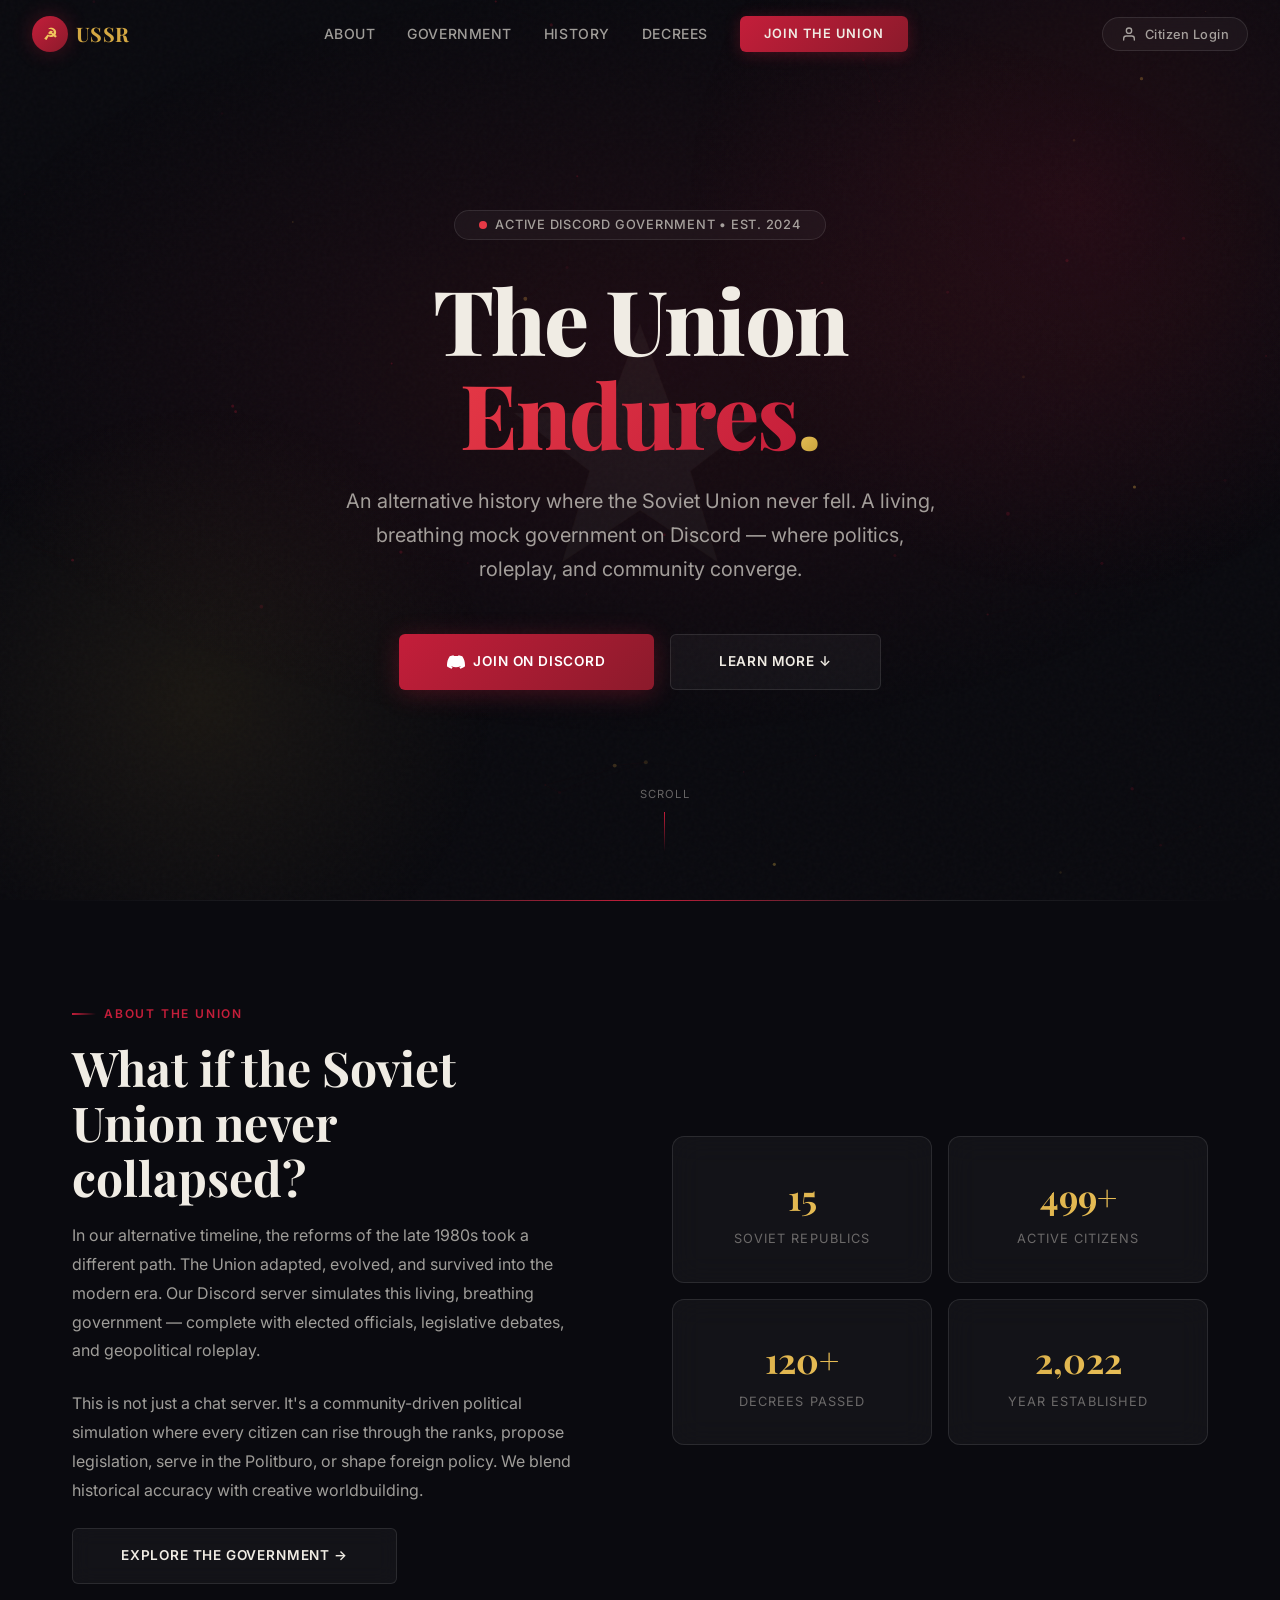
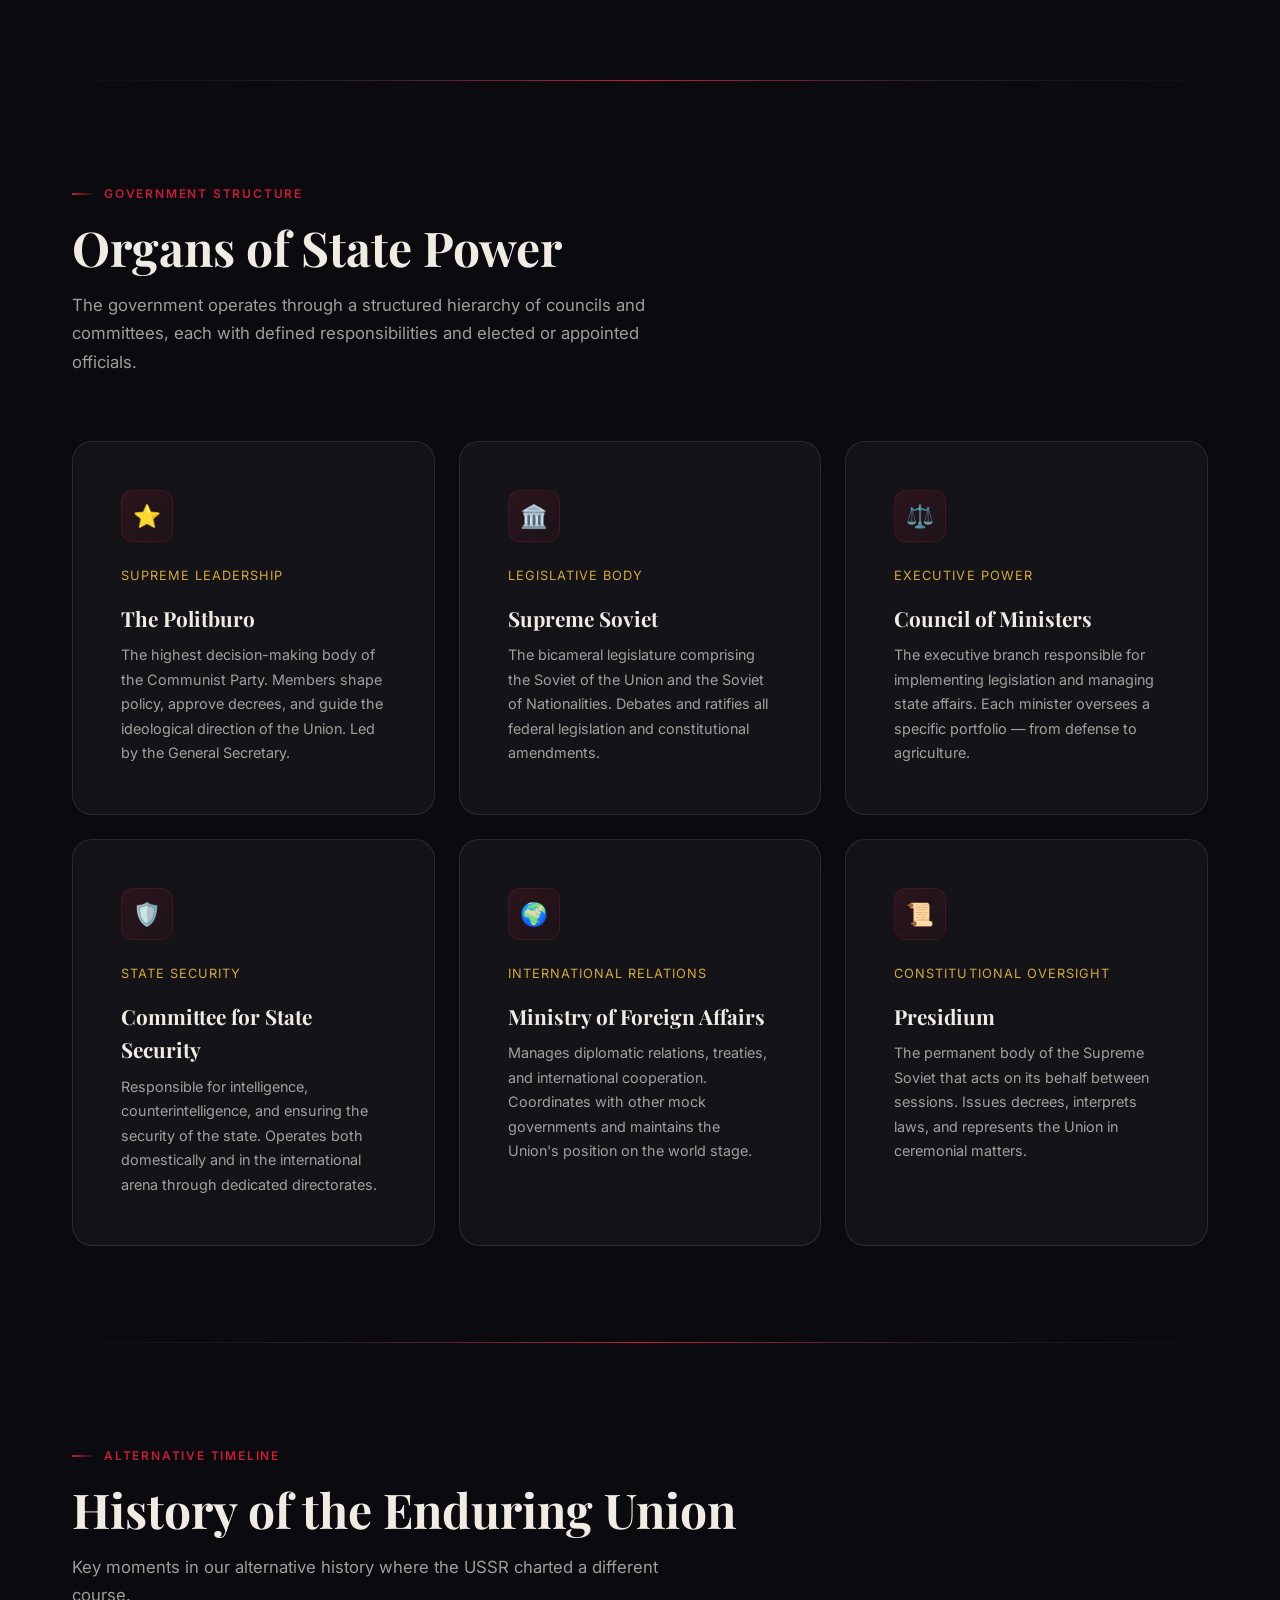
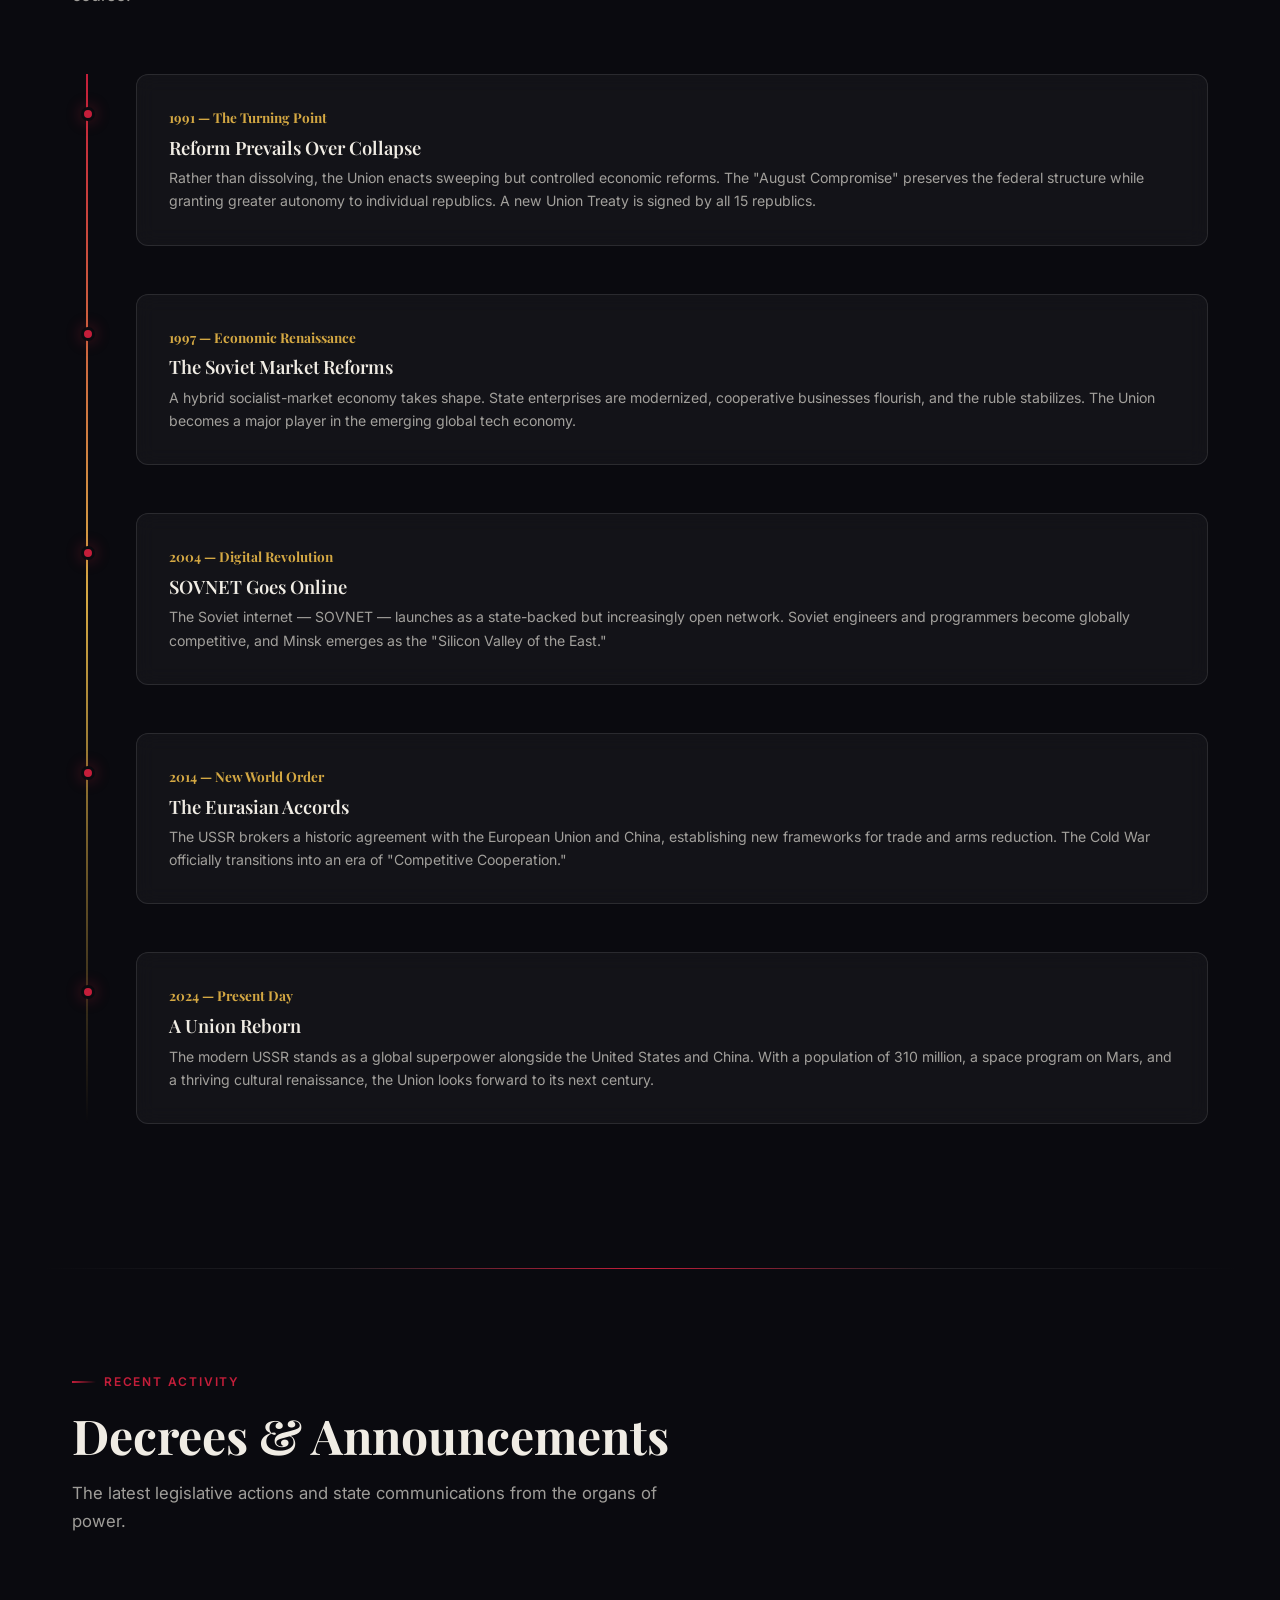
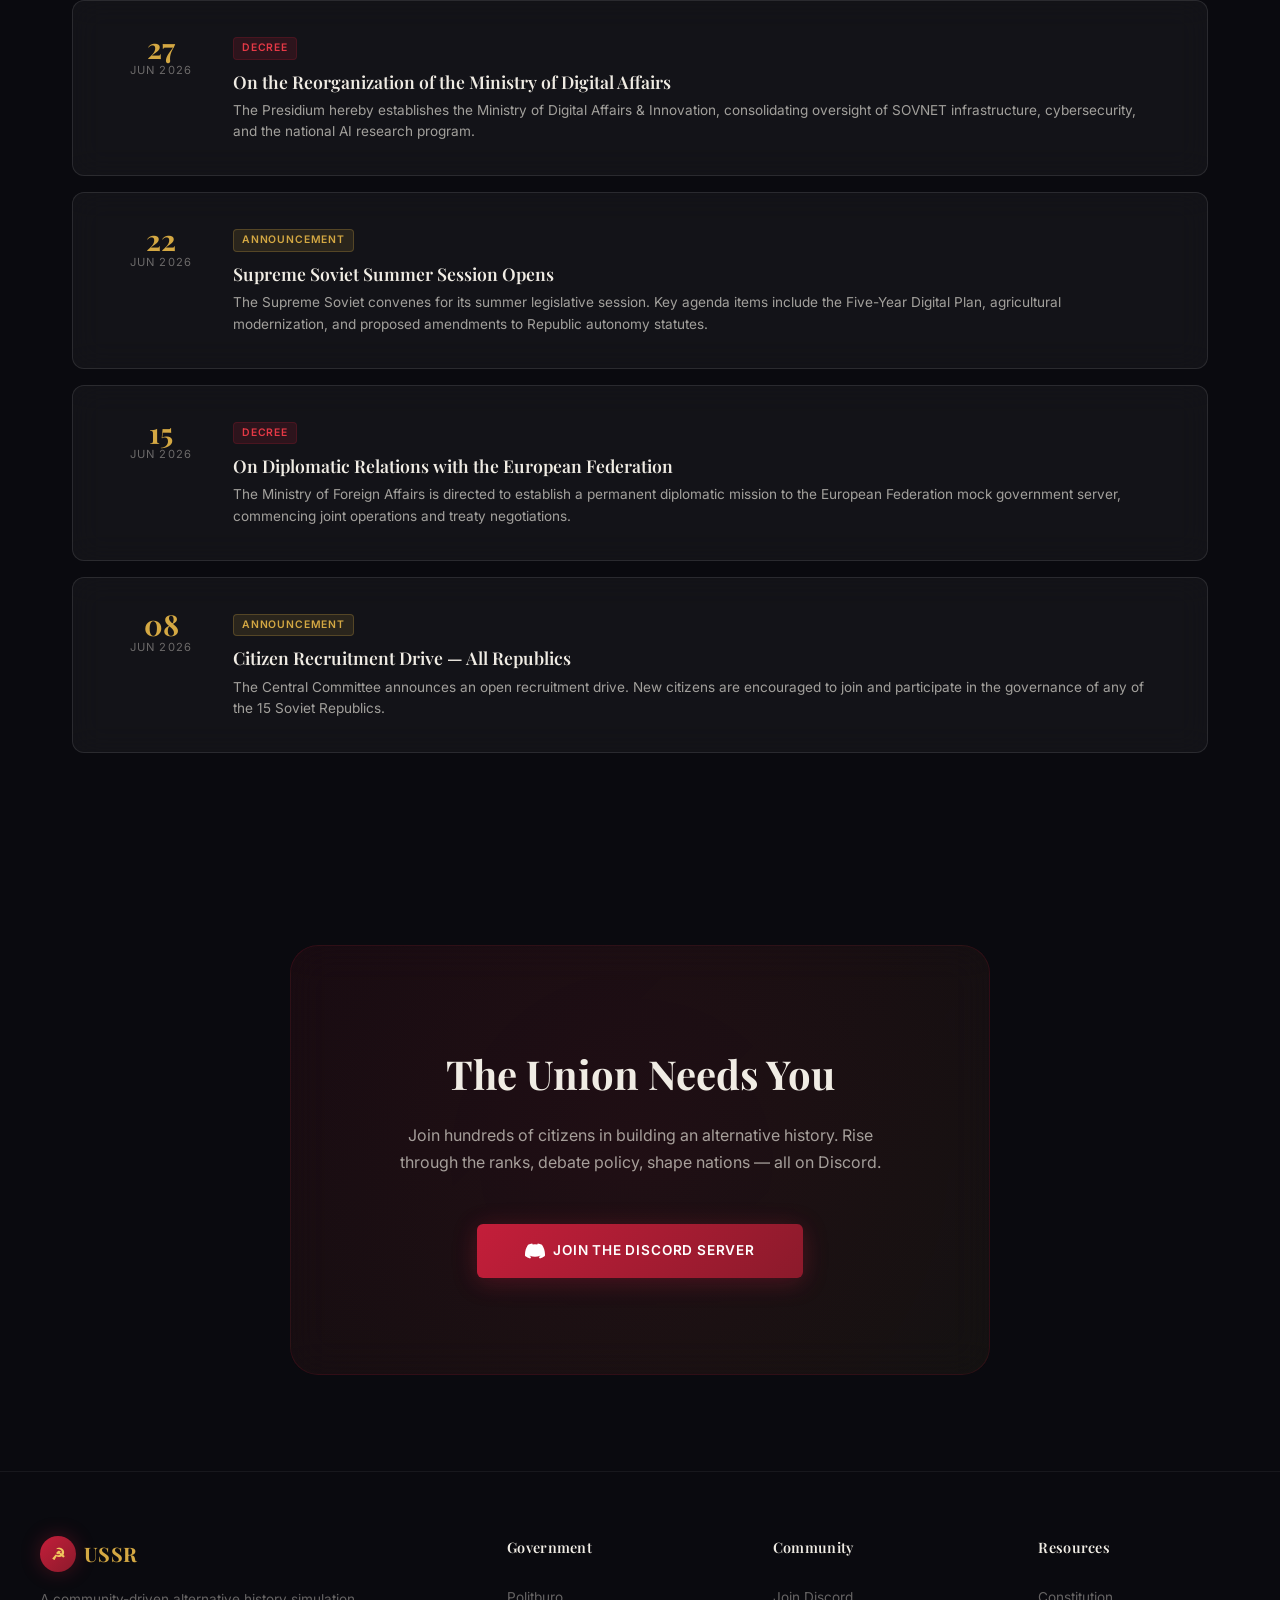
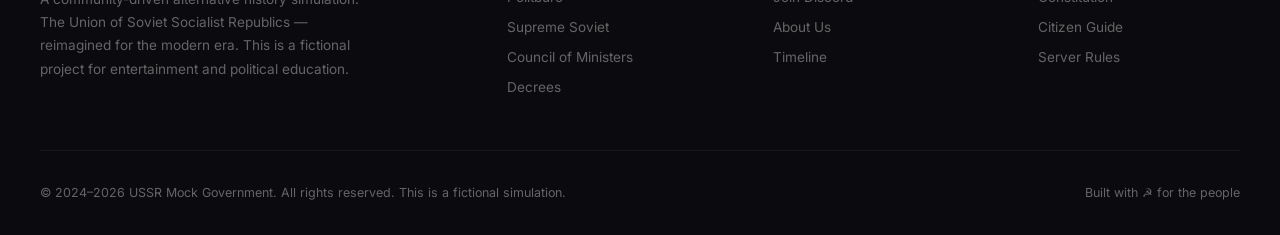
==== commit add8122b: "Update index.html" ====
--- a/index.html
+++ b/index.html
@@ -16,6 +16,9 @@
   <link rel="icon" href="data:image/svg+xml,<svg xmlns='http://www.w3.org/2000/svg' viewBox='0 0 100 100'><text y='.9em' font-size='90'>☭</text></svg>">
 
   <link rel="stylesheet" href="style.css">
+
+  <!-- Supabase -->
+  <script src="https://cdn.jsdelivr.net/npm/@supabase/supabase-js@2"></script>
 </head>
 <body>
 
@@ -37,6 +40,46 @@
       <a href="#history">History</a>
       <a href="#decrees">Decrees</a>
       <a href="#join" class="nav-cta">Join the Union</a>
+    </div>
+
+    <div class="nav-auth">
+      <!-- Logged-out state -->
+      <button class="auth-login-btn" id="auth-login-btn" aria-label="Citizen Login">
+        <svg width="16" height="16" viewBox="0 0 24 24" fill="none" stroke="currentColor" stroke-width="2" stroke-linecap="round" stroke-linejoin="round"><path d="M20 21v-2a4 4 0 0 0-4-4H8a4 4 0 0 0-4 4v2"/><circle cx="12" cy="7" r="4"/></svg>
+        <span>Citizen Login</span>
+      </button>
+
+      <!-- Logged-in state (hidden by default) -->
+      <div class="auth-user" id="auth-user" style="display: none;">
+        <button class="auth-user-btn" id="auth-user-btn">
+          <img class="auth-avatar" id="auth-avatar" src="" alt="Avatar">
+          <span class="auth-username" id="auth-username">Comrade</span>
+          <svg class="auth-chevron" width="14" height="14" viewBox="0 0 24 24" fill="none" stroke="currentColor" stroke-width="2.5" stroke-linecap="round" stroke-linejoin="round"><polyline points="6 9 12 15 18 9"/></svg>
+        </button>
+        <div class="auth-dropdown" id="auth-dropdown">
+          <div class="auth-dropdown-header">
+            <img class="auth-dropdown-avatar" id="auth-dropdown-avatar" src="" alt="">
+            <div>
+              <div class="auth-dropdown-name" id="auth-dropdown-name">Comrade</div>
+              <div class="auth-dropdown-role">Soviet Citizen</div>
+            </div>
+          </div>
+          <div class="auth-dropdown-divider"></div>
+          <a href="#" class="auth-dropdown-item">
+            <svg width="15" height="15" viewBox="0 0 24 24" fill="none" stroke="currentColor" stroke-width="2" stroke-linecap="round" stroke-linejoin="round"><path d="M20 21v-2a4 4 0 0 0-4-4H8a4 4 0 0 0-4 4v2"/><circle cx="12" cy="7" r="4"/></svg>
+            My Profile
+          </a>
+          <a href="#" class="auth-dropdown-item">
+            <svg width="15" height="15" viewBox="0 0 24 24" fill="none" stroke="currentColor" stroke-width="2" stroke-linecap="round" stroke-linejoin="round"><circle cx="12" cy="12" r="3"/><path d="M19.4 15a1.65 1.65 0 0 0 .33 1.82l.06.06a2 2 0 1 1-2.83 2.83l-.06-.06a1.65 1.65 0 0 0-1.82-.33 1.65 1.65 0 0 0-1 1.51V21a2 2 0 0 1-4 0v-.09A1.65 1.65 0 0 0 9 19.4a1.65 1.65 0 0 0-1.82.33l-.06.06a2 2 0 1 1-2.83-2.83l.06-.06A1.65 1.65 0 0 0 4.68 15a1.65 1.65 0 0 0-1.51-1H3a2 2 0 0 1 0-4h.09A1.65 1.65 0 0 0 4.6 9a1.65 1.65 0 0 0-.33-1.82l-.06-.06a2 2 0 1 1 2.83-2.83l.06.06A1.65 1.65 0 0 0 9 4.68a1.65 1.65 0 0 0 1-1.51V3a2 2 0 0 1 4 0v.09a1.65 1.65 0 0 0 1 1.51 1.65 1.65 0 0 0 1.82-.33l.06-.06a2 2 0 1 1 2.83 2.83l-.06.06A1.65 1.65 0 0 0 19.32 9a1.65 1.65 0 0 0 1.51 1H21a2 2 0 0 1 0 4h-.09a1.65 1.65 0 0 0-1.51 1z"/></svg>
+            Settings
+          </a>
+          <div class="auth-dropdown-divider"></div>
+          <button class="auth-dropdown-item auth-logout-btn" id="auth-logout-btn">
+            <svg width="15" height="15" viewBox="0 0 24 24" fill="none" stroke="currentColor" stroke-width="2" stroke-linecap="round" stroke-linejoin="round"><path d="M9 21H5a2 2 0 0 1-2-2V5a2 2 0 0 1 2-2h4"/><polyline points="16 17 21 12 16 7"/><line x1="21" y1="12" x2="9" y2="12"/></svg>
+            Sign Out
+          </button>
+        </div>
+      </div>
     </div>
 
     <button class="nav-toggle" id="nav-toggle" aria-label="Toggle navigation">
@@ -400,6 +443,53 @@
     </div>
   </footer>
 
+  <!-- ===== AUTH MODAL ===== -->
+  <div class="auth-modal-overlay" id="auth-modal-overlay">
+    <div class="auth-modal" id="auth-modal">
+      <button class="auth-modal-close" id="auth-modal-close" aria-label="Close">
+        <svg width="20" height="20" viewBox="0 0 24 24" fill="none" stroke="currentColor" stroke-width="2" stroke-linecap="round" stroke-linejoin="round"><line x1="18" y1="6" x2="6" y2="18"/><line x1="6" y1="6" x2="18" y2="18"/></svg>
+      </button>
+
+      <div class="auth-modal-emblem">☭</div>
+
+      <h2 class="auth-modal-title">Citizen <span class="text-gold">Identification</span></h2>
+      <p class="auth-modal-subtitle">Authenticate via Discord to access the Soviet portal and verify your citizenship status.</p>
+
+      <button class="auth-discord-btn" id="auth-discord-btn">
+        <svg width="22" height="22" viewBox="0 0 24 24" fill="currentColor"><path d="M20.317 4.37a19.791 19.791 0 0 0-4.885-1.515.074.074 0 0 0-.079.037c-.21.375-.444.864-.608 1.25a18.27 18.27 0 0 0-5.487 0 12.64 12.64 0 0 0-.617-1.25.077.077 0 0 0-.079-.037A19.736 19.736 0 0 0 3.677 4.37a.07.07 0 0 0-.032.027C.533 9.046-.32 13.58.099 18.057a.082.082 0 0 0 .031.057 19.9 19.9 0 0 0 5.993 3.03.078.078 0 0 0 .084-.028c.462-.63.874-1.295 1.226-1.994a.076.076 0 0 0-.041-.106 13.107 13.107 0 0 1-1.872-.892.077.077 0 0 1-.008-.128 10.2 10.2 0 0 0 .372-.292.074.074 0 0 1 .077-.01c3.928 1.793 8.18 1.793 12.062 0a.074.074 0 0 1 .078.01c.12.098.246.198.373.292a.077.077 0 0 1-.006.127 12.299 12.299 0 0 1-1.873.892.077.077 0 0 0-.041.107c.36.698.772 1.362 1.225 1.993a.076.076 0 0 0 .084.028 19.839 19.839 0 0 0 6.002-3.03.077.077 0 0 0 .032-.054c.5-5.177-.838-9.674-3.549-13.66a.061.061 0 0 0-.031-.03z"/></svg>
+        Continue with Discord
+      </button>
+
+      <div class="auth-modal-divider">
+        <span>Secure Authentication</span>
+      </div>
+
+      <div class="auth-modal-features">
+        <div class="auth-feature">
+          <svg width="16" height="16" viewBox="0 0 24 24" fill="none" stroke="var(--gold-primary)" stroke-width="2" stroke-linecap="round" stroke-linejoin="round"><path d="M12 22s8-4 8-10V5l-8-3-8 3v7c0 6 8 10 8 10z"/></svg>
+          <span>End-to-end encrypted</span>
+        </div>
+        <div class="auth-feature">
+          <svg width="16" height="16" viewBox="0 0 24 24" fill="none" stroke="var(--gold-primary)" stroke-width="2" stroke-linecap="round" stroke-linejoin="round"><polyline points="20 6 9 17 4 12"/></svg>
+          <span>No passwords stored</span>
+        </div>
+        <div class="auth-feature">
+          <svg width="16" height="16" viewBox="0 0 24 24" fill="none" stroke="var(--gold-primary)" stroke-width="2" stroke-linecap="round" stroke-linejoin="round"><circle cx="12" cy="12" r="10"/><polyline points="12 6 12 12 16 14"/></svg>
+          <span>Instant verification</span>
+        </div>
+      </div>
+    </div>
+  </div>
+
+  <!-- ===== AUTH TOAST ===== -->
+  <div class="auth-toast" id="auth-toast">
+    <div class="auth-toast-icon">✓</div>
+    <div class="auth-toast-content">
+      <div class="auth-toast-title" id="auth-toast-title">Welcome, Comrade!</div>
+      <div class="auth-toast-message" id="auth-toast-message">You have been authenticated.</div>
+    </div>
+  </div>
+
   <script src="script.js"></script>
 </body>
 </html>
--- a/style.css
+++ b/style.css
@@ -1071,4 +1071,433 @@
     max-width: 280px;
     justify-content: center;
   }
-}
+
+  .nav-auth {
+    margin-right: 50px;
+  }
+}
+
+/* ===== AUTH — NAV LOGIN BUTTON ===== */
+.nav-auth {
+  display: flex;
+  align-items: center;
+  position: relative;
+}
+
+.auth-login-btn {
+  display: inline-flex;
+  align-items: center;
+  gap: var(--space-sm);
+  padding: 8px 18px;
+  background: var(--bg-glass);
+  border: 1px solid var(--border-glass);
+  border-radius: 100px;
+  color: var(--text-secondary);
+  font-size: 0.8rem;
+  font-weight: 500;
+  letter-spacing: 0.03em;
+  cursor: pointer;
+  backdrop-filter: blur(10px);
+  -webkit-backdrop-filter: blur(10px);
+  transition: all var(--transition-fast);
+  white-space: nowrap;
+}
+
+.auth-login-btn:hover {
+  background: var(--bg-glass-hover);
+  border-color: var(--border-gold);
+  color: var(--gold-primary);
+  transform: translateY(-1px);
+  box-shadow: var(--shadow-glow-gold);
+}
+
+/* ===== AUTH — USER PROFILE BUTTON ===== */
+.auth-user {
+  position: relative;
+}
+
+.auth-user-btn {
+  display: flex;
+  align-items: center;
+  gap: var(--space-sm);
+  padding: 5px 14px 5px 5px;
+  background: var(--bg-glass);
+  border: 1px solid var(--border-glass);
+  border-radius: 100px;
+  cursor: pointer;
+  transition: all var(--transition-fast);
+}
+
+.auth-user-btn:hover {
+  background: var(--bg-glass-hover);
+  border-color: var(--border-gold);
+}
+
+.auth-avatar {
+  width: 30px;
+  height: 30px;
+  border-radius: 50%;
+  border: 2px solid var(--red-primary);
+  object-fit: cover;
+}
+
+.auth-username {
+  font-size: 0.82rem;
+  font-weight: 500;
+  color: var(--text-primary);
+  max-width: 120px;
+  overflow: hidden;
+  text-overflow: ellipsis;
+  white-space: nowrap;
+}
+
+.auth-chevron {
+  color: var(--text-muted);
+  transition: transform var(--transition-fast);
+}
+
+.auth-user-btn.open .auth-chevron {
+  transform: rotate(180deg);
+}
+
+/* ===== AUTH — DROPDOWN ===== */
+.auth-dropdown {
+  position: absolute;
+  top: calc(100% + 10px);
+  right: 0;
+  width: 260px;
+  background: rgba(18, 18, 28, 0.95);
+  border: 1px solid var(--border-glass);
+  border-radius: var(--radius-md);
+  backdrop-filter: blur(30px) saturate(180%);
+  -webkit-backdrop-filter: blur(30px) saturate(180%);
+  box-shadow: 0 20px 60px rgba(0, 0, 0, 0.5), 0 0 40px rgba(196, 30, 58, 0.08);
+  padding: var(--space-sm);
+  opacity: 0;
+  visibility: hidden;
+  transform: translateY(-10px) scale(0.97);
+  transition: opacity var(--transition-fast), transform var(--transition-fast), visibility var(--transition-fast);
+  z-index: 2000;
+}
+
+.auth-dropdown.open {
+  opacity: 1;
+  visibility: visible;
+  transform: translateY(0) scale(1);
+}
+
+.auth-dropdown-header {
+  display: flex;
+  align-items: center;
+  gap: var(--space-md);
+  padding: var(--space-md);
+}
+
+.auth-dropdown-avatar {
+  width: 40px;
+  height: 40px;
+  border-radius: 50%;
+  border: 2px solid var(--red-primary);
+  object-fit: cover;
+  box-shadow: 0 0 15px rgba(196, 30, 58, 0.3);
+}
+
+.auth-dropdown-name {
+  font-size: 0.9rem;
+  font-weight: 600;
+  font-family: var(--font-display);
+  color: var(--text-primary);
+}
+
+.auth-dropdown-role {
+  font-size: 0.7rem;
+  color: var(--gold-primary);
+  text-transform: uppercase;
+  letter-spacing: 0.08em;
+  font-weight: 500;
+}
+
+.auth-dropdown-divider {
+  height: 1px;
+  background: var(--border-glass);
+  margin: var(--space-xs) var(--space-sm);
+}
+
+.auth-dropdown-item {
+  display: flex;
+  align-items: center;
+  gap: var(--space-sm);
+  padding: 10px var(--space-md);
+  font-size: 0.82rem;
+  color: var(--text-secondary);
+  border-radius: var(--radius-sm);
+  transition: all var(--transition-fast);
+  width: 100%;
+  text-align: left;
+}
+
+.auth-dropdown-item:hover {
+  background: rgba(255, 255, 255, 0.05);
+  color: var(--text-primary);
+}
+
+.auth-dropdown-item.auth-logout-btn:hover {
+  background: rgba(196, 30, 58, 0.12);
+  color: var(--red-bright);
+}
+
+/* ===== AUTH — MODAL ===== */
+.auth-modal-overlay {
+  position: fixed;
+  inset: 0;
+  z-index: 10000;
+  background: rgba(0, 0, 0, 0.7);
+  backdrop-filter: blur(8px);
+  -webkit-backdrop-filter: blur(8px);
+  display: flex;
+  align-items: center;
+  justify-content: center;
+  padding: var(--space-xl);
+  opacity: 0;
+  visibility: hidden;
+  transition: opacity 0.3s ease, visibility 0.3s ease;
+}
+
+.auth-modal-overlay.open {
+  opacity: 1;
+  visibility: visible;
+}
+
+.auth-modal {
+  position: relative;
+  width: 100%;
+  max-width: 420px;
+  background: linear-gradient(160deg, rgba(22, 22, 35, 0.97), rgba(14, 14, 22, 0.98));
+  border: 1px solid var(--border-glass);
+  border-radius: var(--radius-xl);
+  padding: var(--space-3xl) var(--space-2xl) var(--space-2xl);
+  text-align: center;
+  box-shadow: 0 30px 80px rgba(0, 0, 0, 0.6), 0 0 80px rgba(196, 30, 58, 0.08), inset 0 1px 0 rgba(255, 255, 255, 0.05);
+  transform: translateY(30px) scale(0.95);
+  transition: transform 0.4s var(--ease-out-expo);
+}
+
+.auth-modal-overlay.open .auth-modal {
+  transform: translateY(0) scale(1);
+}
+
+.auth-modal-close {
+  position: absolute;
+  top: var(--space-lg);
+  right: var(--space-lg);
+  color: var(--text-muted);
+  padding: 6px;
+  border-radius: 50%;
+  transition: all var(--transition-fast);
+}
+
+.auth-modal-close:hover {
+  color: var(--text-primary);
+  background: rgba(255, 255, 255, 0.08);
+}
+
+.auth-modal-emblem {
+  width: 72px;
+  height: 72px;
+  margin: 0 auto var(--space-xl);
+  display: flex;
+  align-items: center;
+  justify-content: center;
+  background: linear-gradient(135deg, var(--red-primary), var(--red-deep));
+  border-radius: 50%;
+  font-size: 2rem;
+  color: var(--gold-bright);
+  box-shadow: 0 0 40px rgba(196, 30, 58, 0.4), 0 0 80px rgba(196, 30, 58, 0.15);
+  animation: emblem-pulse 3s ease-in-out infinite;
+}
+
+@keyframes emblem-pulse {
+  0%, 100% { box-shadow: 0 0 40px rgba(196, 30, 58, 0.4), 0 0 80px rgba(196, 30, 58, 0.15); }
+  50% { box-shadow: 0 0 50px rgba(196, 30, 58, 0.5), 0 0 100px rgba(196, 30, 58, 0.2); }
+}
+
+.auth-modal-title {
+  font-family: var(--font-display);
+  font-size: 1.6rem;
+  font-weight: 700;
+  margin-bottom: var(--space-sm);
+}
+
+.auth-modal-subtitle {
+  font-size: 0.9rem;
+  color: var(--text-secondary);
+  line-height: 1.6;
+  margin-bottom: var(--space-2xl);
+  max-width: 320px;
+  margin-left: auto;
+  margin-right: auto;
+}
+
+/* Discord OAuth Button */
+.auth-discord-btn {
+  display: flex;
+  align-items: center;
+  justify-content: center;
+  gap: var(--space-md);
+  width: 100%;
+  padding: 14px var(--space-xl);
+  background: #5865F2;
+  border: none;
+  border-radius: var(--radius-sm);
+  color: white;
+  font-size: 0.95rem;
+  font-weight: 600;
+  font-family: var(--font-body);
+  letter-spacing: 0.02em;
+  cursor: pointer;
+  transition: all var(--transition-fast);
+  box-shadow: 0 4px 25px rgba(88, 101, 242, 0.3);
+  position: relative;
+  overflow: hidden;
+}
+
+.auth-discord-btn::before {
+  content: '';
+  position: absolute;
+  inset: 0;
+  background: linear-gradient(135deg, rgba(255,255,255,0.12), transparent);
+  opacity: 0;
+  transition: opacity var(--transition-fast);
+}
+
+.auth-discord-btn:hover {
+  transform: translateY(-2px);
+  box-shadow: 0 8px 40px rgba(88, 101, 242, 0.45);
+  background: #4752c4;
+}
+
+.auth-discord-btn:hover::before {
+  opacity: 1;
+}
+
+.auth-discord-btn:active {
+  transform: translateY(0);
+}
+
+/* Loading state */
+.auth-discord-btn.loading {
+  pointer-events: none;
+  opacity: 0.85;
+}
+
+.auth-discord-btn.loading::after {
+  content: '';
+  width: 18px;
+  height: 18px;
+  border: 2px solid rgba(255, 255, 255, 0.3);
+  border-top-color: white;
+  border-radius: 50%;
+  animation: spin 0.7s linear infinite;
+  margin-left: var(--space-sm);
+}
+
+@keyframes spin {
+  to { transform: rotate(360deg); }
+}
+
+.auth-modal-divider {
+  display: flex;
+  align-items: center;
+  gap: var(--space-md);
+  margin: var(--space-xl) 0;
+  color: var(--text-muted);
+  font-size: 0.7rem;
+  letter-spacing: 0.1em;
+  text-transform: uppercase;
+}
+
+.auth-modal-divider::before,
+.auth-modal-divider::after {
+  content: '';
+  flex: 1;
+  height: 1px;
+  background: var(--border-glass);
+}
+
+.auth-modal-features {
+  display: flex;
+  flex-direction: column;
+  gap: var(--space-sm);
+}
+
+.auth-feature {
+  display: flex;
+  align-items: center;
+  gap: var(--space-sm);
+  font-size: 0.78rem;
+  color: var(--text-muted);
+}
+
+/* ===== AUTH — TOAST NOTIFICATION ===== */
+.auth-toast {
+  position: fixed;
+  bottom: var(--space-xl);
+  right: var(--space-xl);
+  z-index: 11000;
+  display: flex;
+  align-items: center;
+  gap: var(--space-md);
+  padding: var(--space-md) var(--space-xl);
+  background: rgba(18, 18, 28, 0.95);
+  border: 1px solid rgba(72, 199, 142, 0.3);
+  border-radius: var(--radius-md);
+  backdrop-filter: blur(20px);
+  -webkit-backdrop-filter: blur(20px);
+  box-shadow: 0 10px 40px rgba(0, 0, 0, 0.4), 0 0 30px rgba(72, 199, 142, 0.1);
+  transform: translateY(120%) scale(0.95);
+  opacity: 0;
+  transition: transform 0.5s var(--ease-out-expo), opacity 0.5s var(--ease-out-expo);
+  pointer-events: none;
+}
+
+.auth-toast.show {
+  transform: translateY(0) scale(1);
+  opacity: 1;
+  pointer-events: auto;
+}
+
+.auth-toast-icon {
+  width: 32px;
+  height: 32px;
+  display: flex;
+  align-items: center;
+  justify-content: center;
+  background: rgba(72, 199, 142, 0.15);
+  border-radius: 50%;
+  color: #48c78e;
+  font-size: 1rem;
+  font-weight: 700;
+  flex-shrink: 0;
+}
+
+.auth-toast-title {
+  font-size: 0.85rem;
+  font-weight: 600;
+  color: var(--text-primary);
+}
+
+.auth-toast-message {
+  font-size: 0.75rem;
+  color: var(--text-muted);
+}
+
+/* ===== AUTH — TOAST ERROR VARIANT ===== */
+.auth-toast.error {
+  border-color: rgba(196, 30, 58, 0.3);
+  box-shadow: 0 10px 40px rgba(0, 0, 0, 0.4), 0 0 30px rgba(196, 30, 58, 0.1);
+}
+
+.auth-toast.error .auth-toast-icon {
+  background: rgba(196, 30, 58, 0.15);
+  color: var(--red-bright);
+}
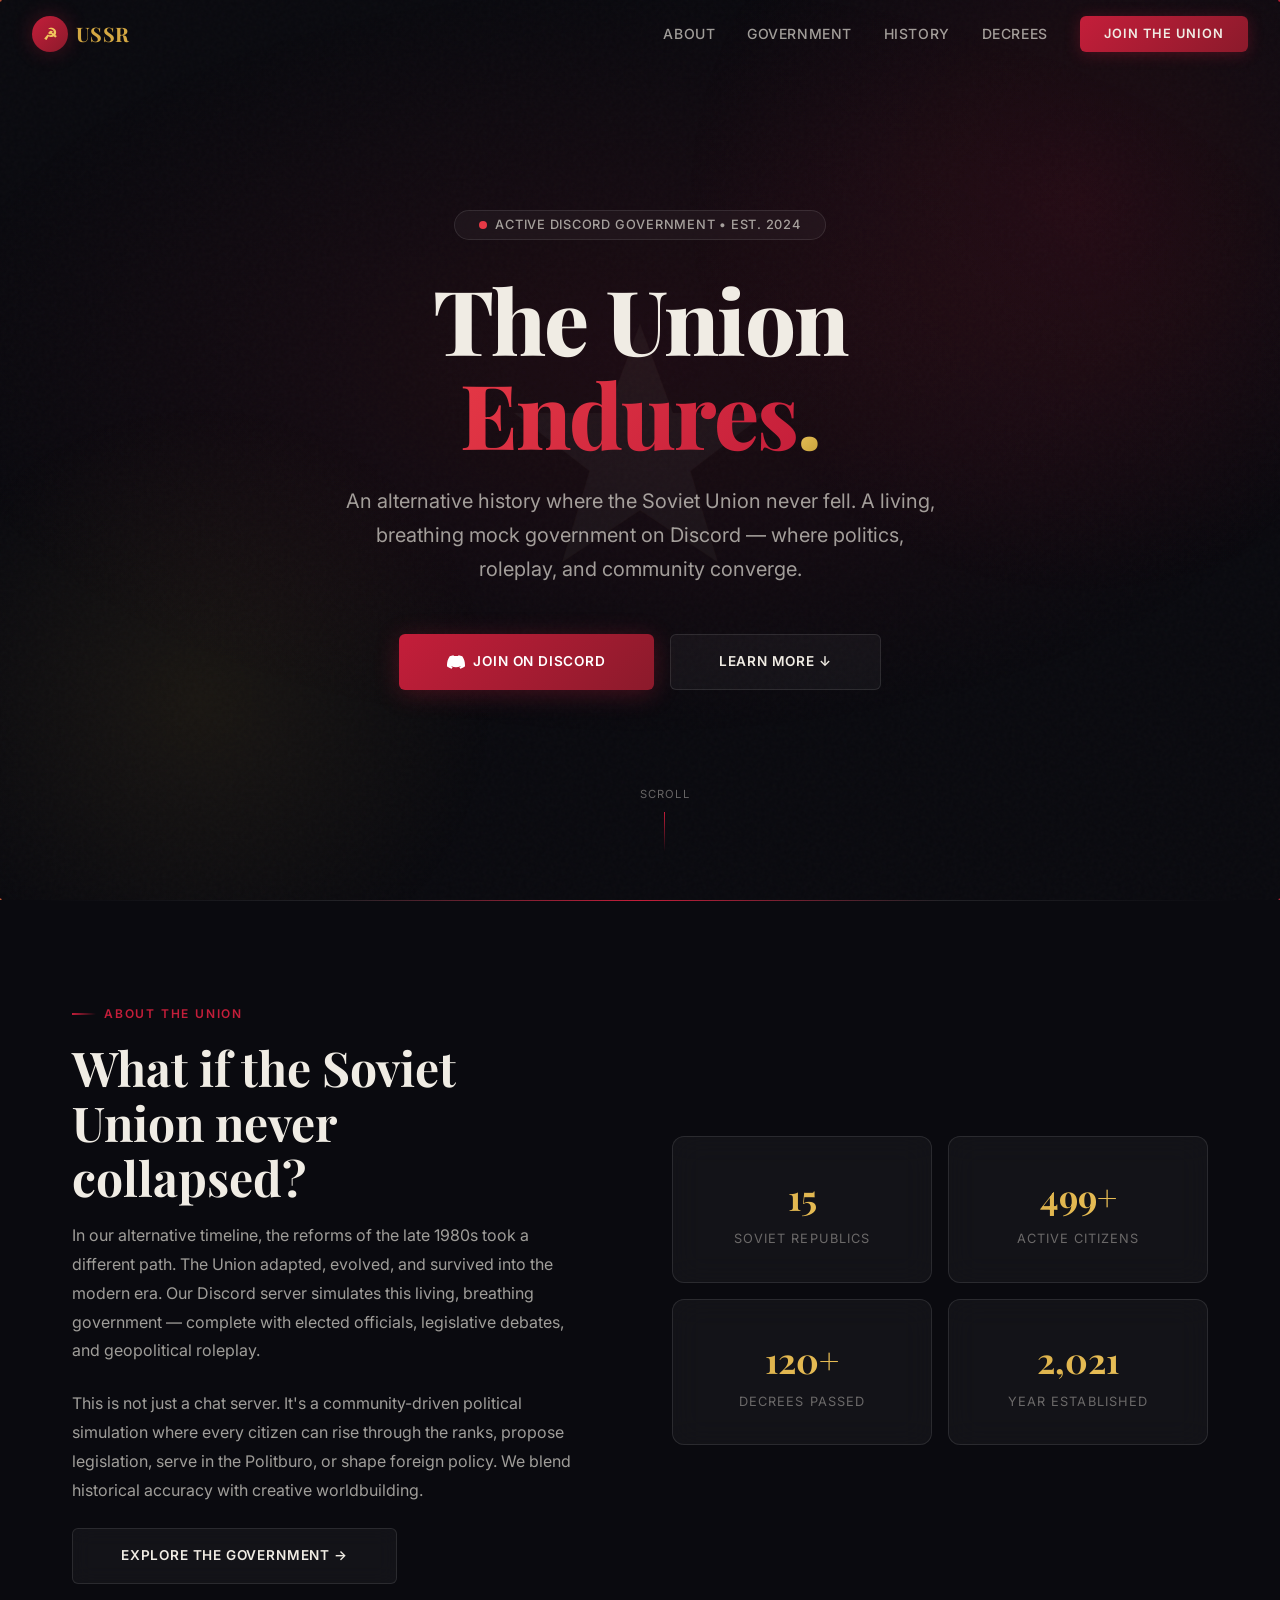
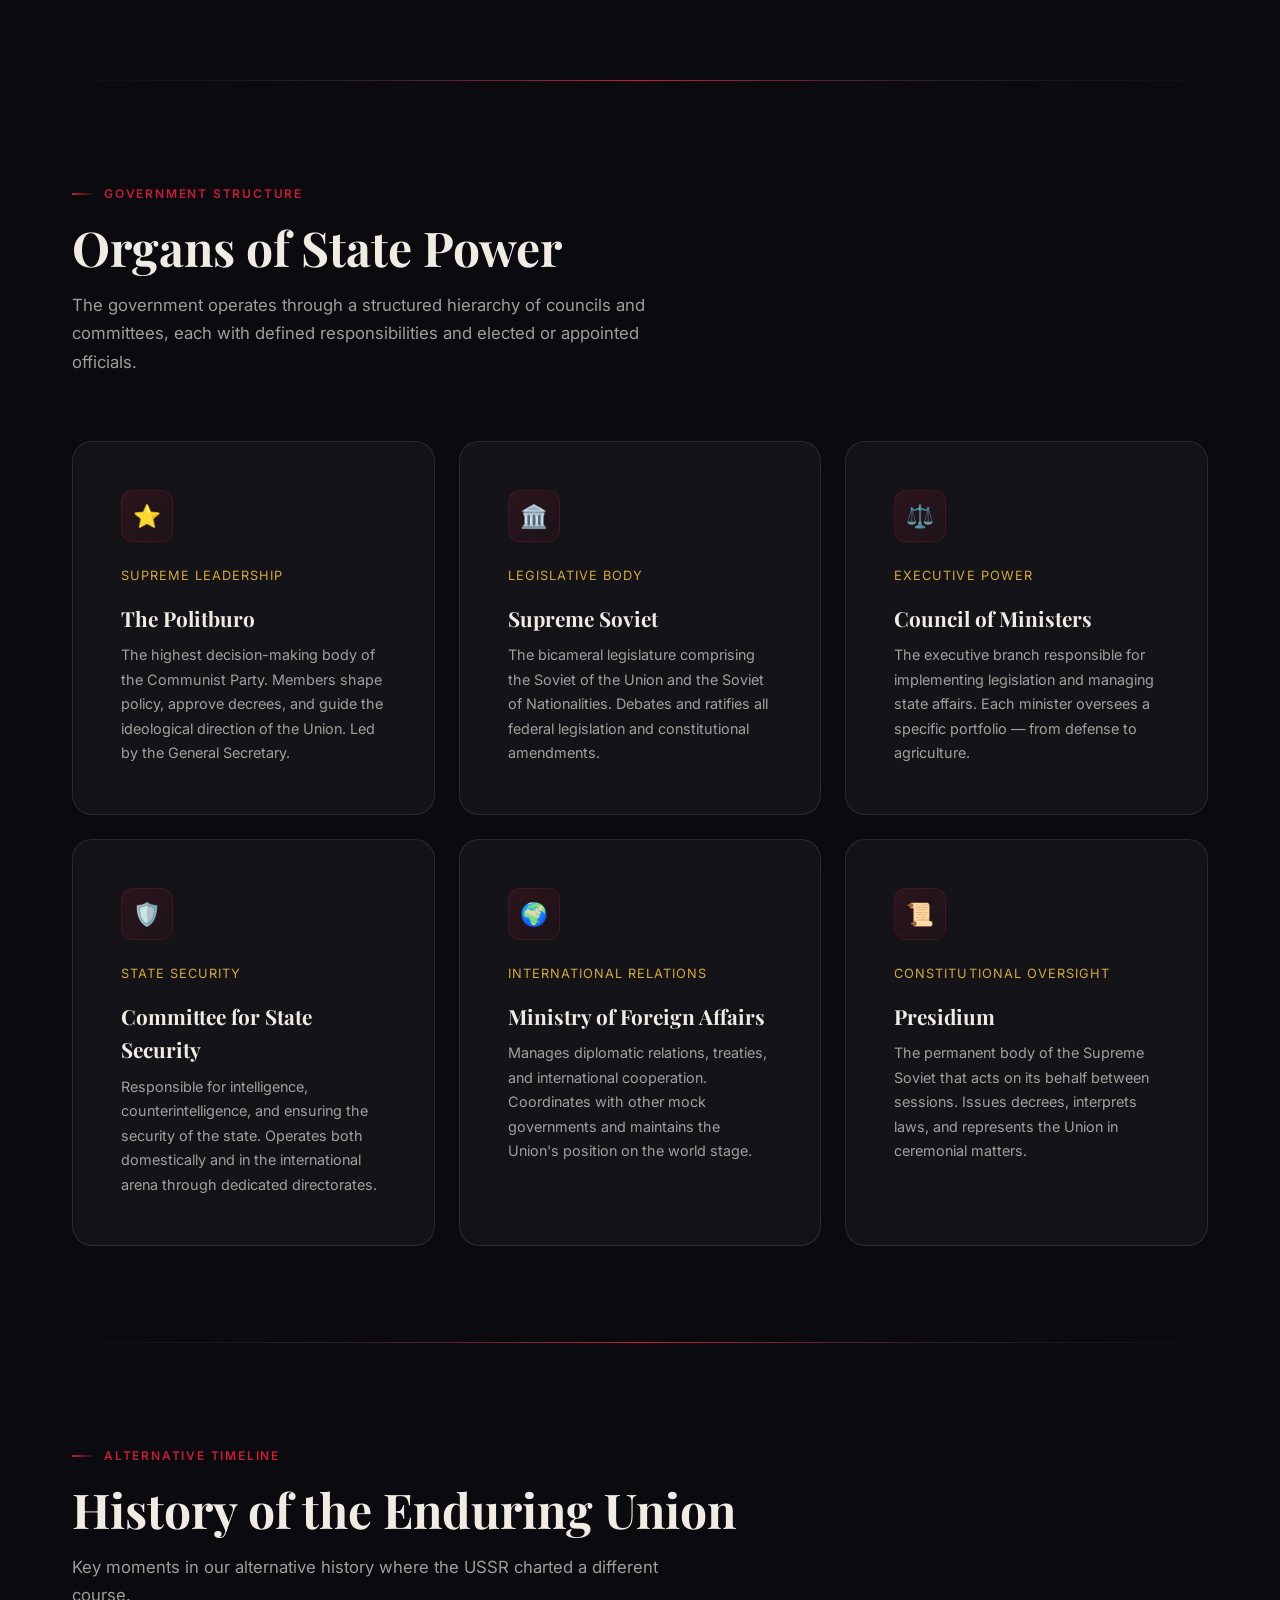
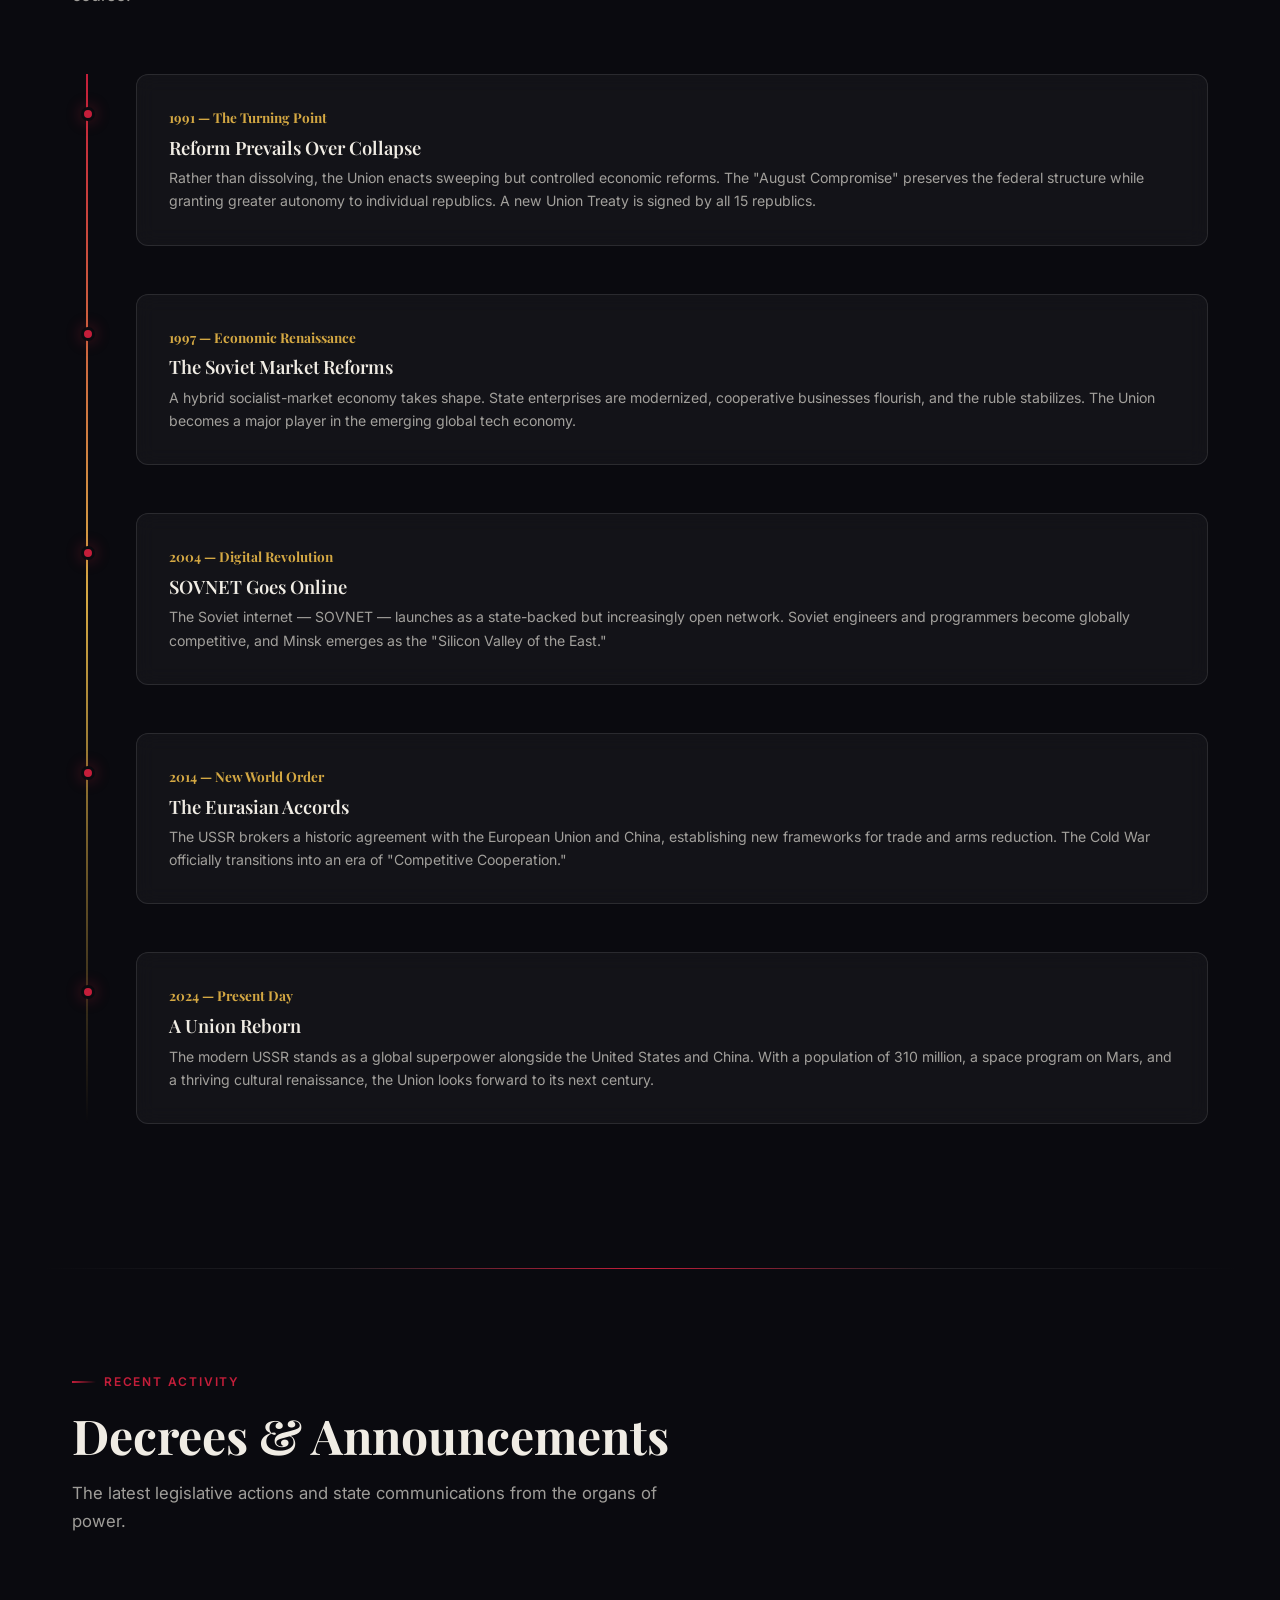
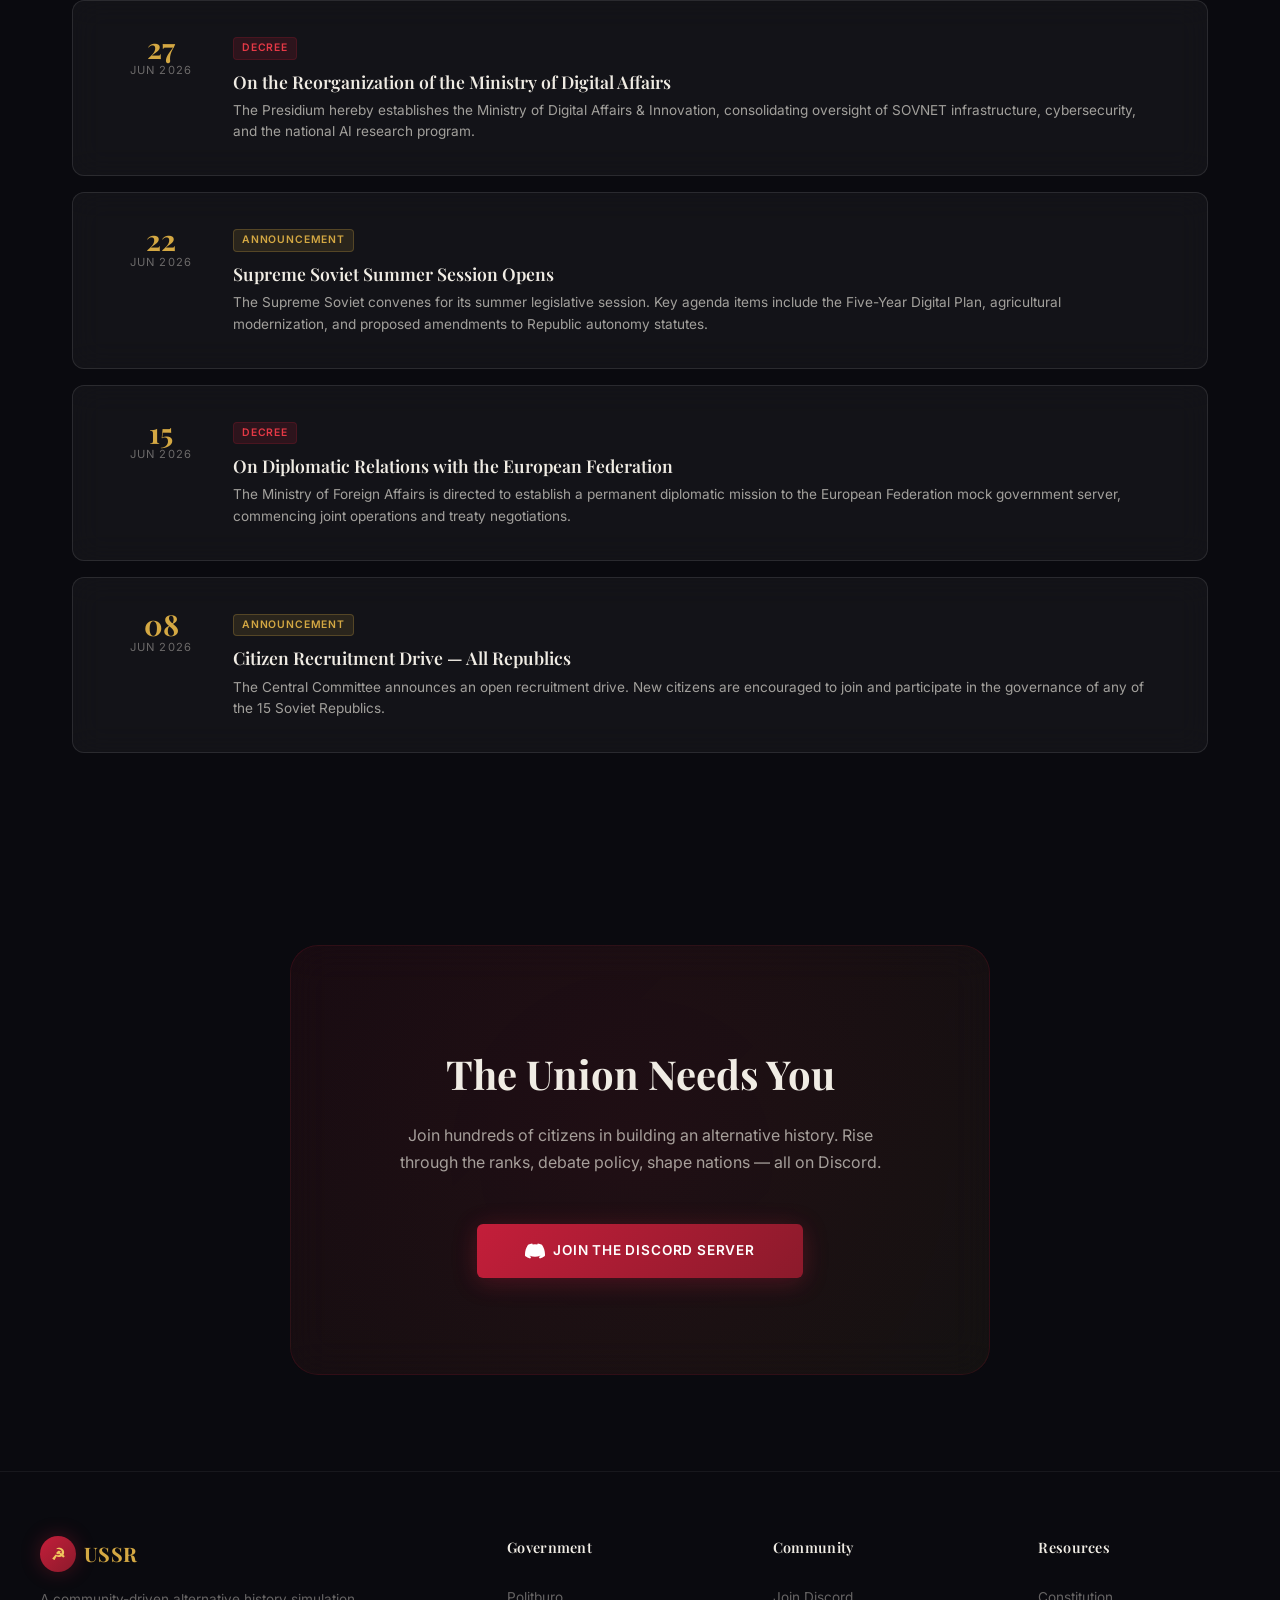
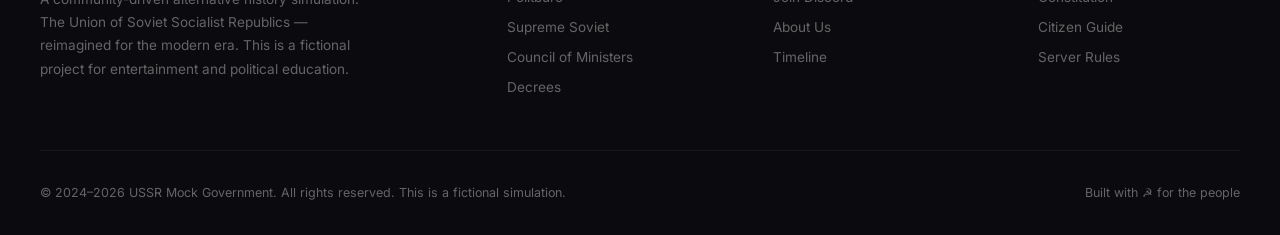
==== commit d365c742: "Update index.html" ====
--- a/index.html
+++ b/index.html
@@ -16,9 +16,6 @@
   <link rel="icon" href="data:image/svg+xml,<svg xmlns='http://www.w3.org/2000/svg' viewBox='0 0 100 100'><text y='.9em' font-size='90'>☭</text></svg>">
 
   <link rel="stylesheet" href="style.css">
-
-  <!-- Supabase -->
-  <script src="https://cdn.jsdelivr.net/npm/@supabase/supabase-js@2"></script>
 </head>
 <body>
 
@@ -40,46 +37,6 @@
       <a href="#history">History</a>
       <a href="#decrees">Decrees</a>
       <a href="#join" class="nav-cta">Join the Union</a>
-    </div>
-
-    <div class="nav-auth">
-      <!-- Logged-out state -->
-      <button class="auth-login-btn" id="auth-login-btn" aria-label="Citizen Login">
-        <svg width="16" height="16" viewBox="0 0 24 24" fill="none" stroke="currentColor" stroke-width="2" stroke-linecap="round" stroke-linejoin="round"><path d="M20 21v-2a4 4 0 0 0-4-4H8a4 4 0 0 0-4 4v2"/><circle cx="12" cy="7" r="4"/></svg>
-        <span>Citizen Login</span>
-      </button>
-
-      <!-- Logged-in state (hidden by default) -->
-      <div class="auth-user" id="auth-user" style="display: none;">
-        <button class="auth-user-btn" id="auth-user-btn">
-          <img class="auth-avatar" id="auth-avatar" src="" alt="Avatar">
-          <span class="auth-username" id="auth-username">Comrade</span>
-          <svg class="auth-chevron" width="14" height="14" viewBox="0 0 24 24" fill="none" stroke="currentColor" stroke-width="2.5" stroke-linecap="round" stroke-linejoin="round"><polyline points="6 9 12 15 18 9"/></svg>
-        </button>
-        <div class="auth-dropdown" id="auth-dropdown">
-          <div class="auth-dropdown-header">
-            <img class="auth-dropdown-avatar" id="auth-dropdown-avatar" src="" alt="">
-            <div>
-              <div class="auth-dropdown-name" id="auth-dropdown-name">Comrade</div>
-              <div class="auth-dropdown-role">Soviet Citizen</div>
-            </div>
-          </div>
-          <div class="auth-dropdown-divider"></div>
-          <a href="#" class="auth-dropdown-item">
-            <svg width="15" height="15" viewBox="0 0 24 24" fill="none" stroke="currentColor" stroke-width="2" stroke-linecap="round" stroke-linejoin="round"><path d="M20 21v-2a4 4 0 0 0-4-4H8a4 4 0 0 0-4 4v2"/><circle cx="12" cy="7" r="4"/></svg>
-            My Profile
-          </a>
-          <a href="#" class="auth-dropdown-item">
-            <svg width="15" height="15" viewBox="0 0 24 24" fill="none" stroke="currentColor" stroke-width="2" stroke-linecap="round" stroke-linejoin="round"><circle cx="12" cy="12" r="3"/><path d="M19.4 15a1.65 1.65 0 0 0 .33 1.82l.06.06a2 2 0 1 1-2.83 2.83l-.06-.06a1.65 1.65 0 0 0-1.82-.33 1.65 1.65 0 0 0-1 1.51V21a2 2 0 0 1-4 0v-.09A1.65 1.65 0 0 0 9 19.4a1.65 1.65 0 0 0-1.82.33l-.06.06a2 2 0 1 1-2.83-2.83l.06-.06A1.65 1.65 0 0 0 4.68 15a1.65 1.65 0 0 0-1.51-1H3a2 2 0 0 1 0-4h.09A1.65 1.65 0 0 0 4.6 9a1.65 1.65 0 0 0-.33-1.82l-.06-.06a2 2 0 1 1 2.83-2.83l.06.06A1.65 1.65 0 0 0 9 4.68a1.65 1.65 0 0 0 1-1.51V3a2 2 0 0 1 4 0v.09a1.65 1.65 0 0 0 1 1.51 1.65 1.65 0 0 0 1.82-.33l.06-.06a2 2 0 1 1 2.83 2.83l-.06.06A1.65 1.65 0 0 0 19.32 9a1.65 1.65 0 0 0 1.51 1H21a2 2 0 0 1 0 4h-.09a1.65 1.65 0 0 0-1.51 1z"/></svg>
-            Settings
-          </a>
-          <div class="auth-dropdown-divider"></div>
-          <button class="auth-dropdown-item auth-logout-btn" id="auth-logout-btn">
-            <svg width="15" height="15" viewBox="0 0 24 24" fill="none" stroke="currentColor" stroke-width="2" stroke-linecap="round" stroke-linejoin="round"><path d="M9 21H5a2 2 0 0 1-2-2V5a2 2 0 0 1 2-2h4"/><polyline points="16 17 21 12 16 7"/><line x1="21" y1="12" x2="9" y2="12"/></svg>
-            Sign Out
-          </button>
-        </div>
-      </div>
     </div>
 
     <button class="nav-toggle" id="nav-toggle" aria-label="Toggle navigation">
@@ -443,53 +400,6 @@
     </div>
   </footer>
 
-  <!-- ===== AUTH MODAL ===== -->
-  <div class="auth-modal-overlay" id="auth-modal-overlay">
-    <div class="auth-modal" id="auth-modal">
-      <button class="auth-modal-close" id="auth-modal-close" aria-label="Close">
-        <svg width="20" height="20" viewBox="0 0 24 24" fill="none" stroke="currentColor" stroke-width="2" stroke-linecap="round" stroke-linejoin="round"><line x1="18" y1="6" x2="6" y2="18"/><line x1="6" y1="6" x2="18" y2="18"/></svg>
-      </button>
-
-      <div class="auth-modal-emblem">☭</div>
-
-      <h2 class="auth-modal-title">Citizen <span class="text-gold">Identification</span></h2>
-      <p class="auth-modal-subtitle">Authenticate via Discord to access the Soviet portal and verify your citizenship status.</p>
-
-      <button class="auth-discord-btn" id="auth-discord-btn">
-        <svg width="22" height="22" viewBox="0 0 24 24" fill="currentColor"><path d="M20.317 4.37a19.791 19.791 0 0 0-4.885-1.515.074.074 0 0 0-.079.037c-.21.375-.444.864-.608 1.25a18.27 18.27 0 0 0-5.487 0 12.64 12.64 0 0 0-.617-1.25.077.077 0 0 0-.079-.037A19.736 19.736 0 0 0 3.677 4.37a.07.07 0 0 0-.032.027C.533 9.046-.32 13.58.099 18.057a.082.082 0 0 0 .031.057 19.9 19.9 0 0 0 5.993 3.03.078.078 0 0 0 .084-.028c.462-.63.874-1.295 1.226-1.994a.076.076 0 0 0-.041-.106 13.107 13.107 0 0 1-1.872-.892.077.077 0 0 1-.008-.128 10.2 10.2 0 0 0 .372-.292.074.074 0 0 1 .077-.01c3.928 1.793 8.18 1.793 12.062 0a.074.074 0 0 1 .078.01c.12.098.246.198.373.292a.077.077 0 0 1-.006.127 12.299 12.299 0 0 1-1.873.892.077.077 0 0 0-.041.107c.36.698.772 1.362 1.225 1.993a.076.076 0 0 0 .084.028 19.839 19.839 0 0 0 6.002-3.03.077.077 0 0 0 .032-.054c.5-5.177-.838-9.674-3.549-13.66a.061.061 0 0 0-.031-.03z"/></svg>
-        Continue with Discord
-      </button>
-
-      <div class="auth-modal-divider">
-        <span>Secure Authentication</span>
-      </div>
-
-      <div class="auth-modal-features">
-        <div class="auth-feature">
-          <svg width="16" height="16" viewBox="0 0 24 24" fill="none" stroke="var(--gold-primary)" stroke-width="2" stroke-linecap="round" stroke-linejoin="round"><path d="M12 22s8-4 8-10V5l-8-3-8 3v7c0 6 8 10 8 10z"/></svg>
-          <span>End-to-end encrypted</span>
-        </div>
-        <div class="auth-feature">
-          <svg width="16" height="16" viewBox="0 0 24 24" fill="none" stroke="var(--gold-primary)" stroke-width="2" stroke-linecap="round" stroke-linejoin="round"><polyline points="20 6 9 17 4 12"/></svg>
-          <span>No passwords stored</span>
-        </div>
-        <div class="auth-feature">
-          <svg width="16" height="16" viewBox="0 0 24 24" fill="none" stroke="var(--gold-primary)" stroke-width="2" stroke-linecap="round" stroke-linejoin="round"><circle cx="12" cy="12" r="10"/><polyline points="12 6 12 12 16 14"/></svg>
-          <span>Instant verification</span>
-        </div>
-      </div>
-    </div>
-  </div>
-
-  <!-- ===== AUTH TOAST ===== -->
-  <div class="auth-toast" id="auth-toast">
-    <div class="auth-toast-icon">✓</div>
-    <div class="auth-toast-content">
-      <div class="auth-toast-title" id="auth-toast-title">Welcome, Comrade!</div>
-      <div class="auth-toast-message" id="auth-toast-message">You have been authenticated.</div>
-    </div>
-  </div>
-
   <script src="script.js"></script>
 </body>
 </html>
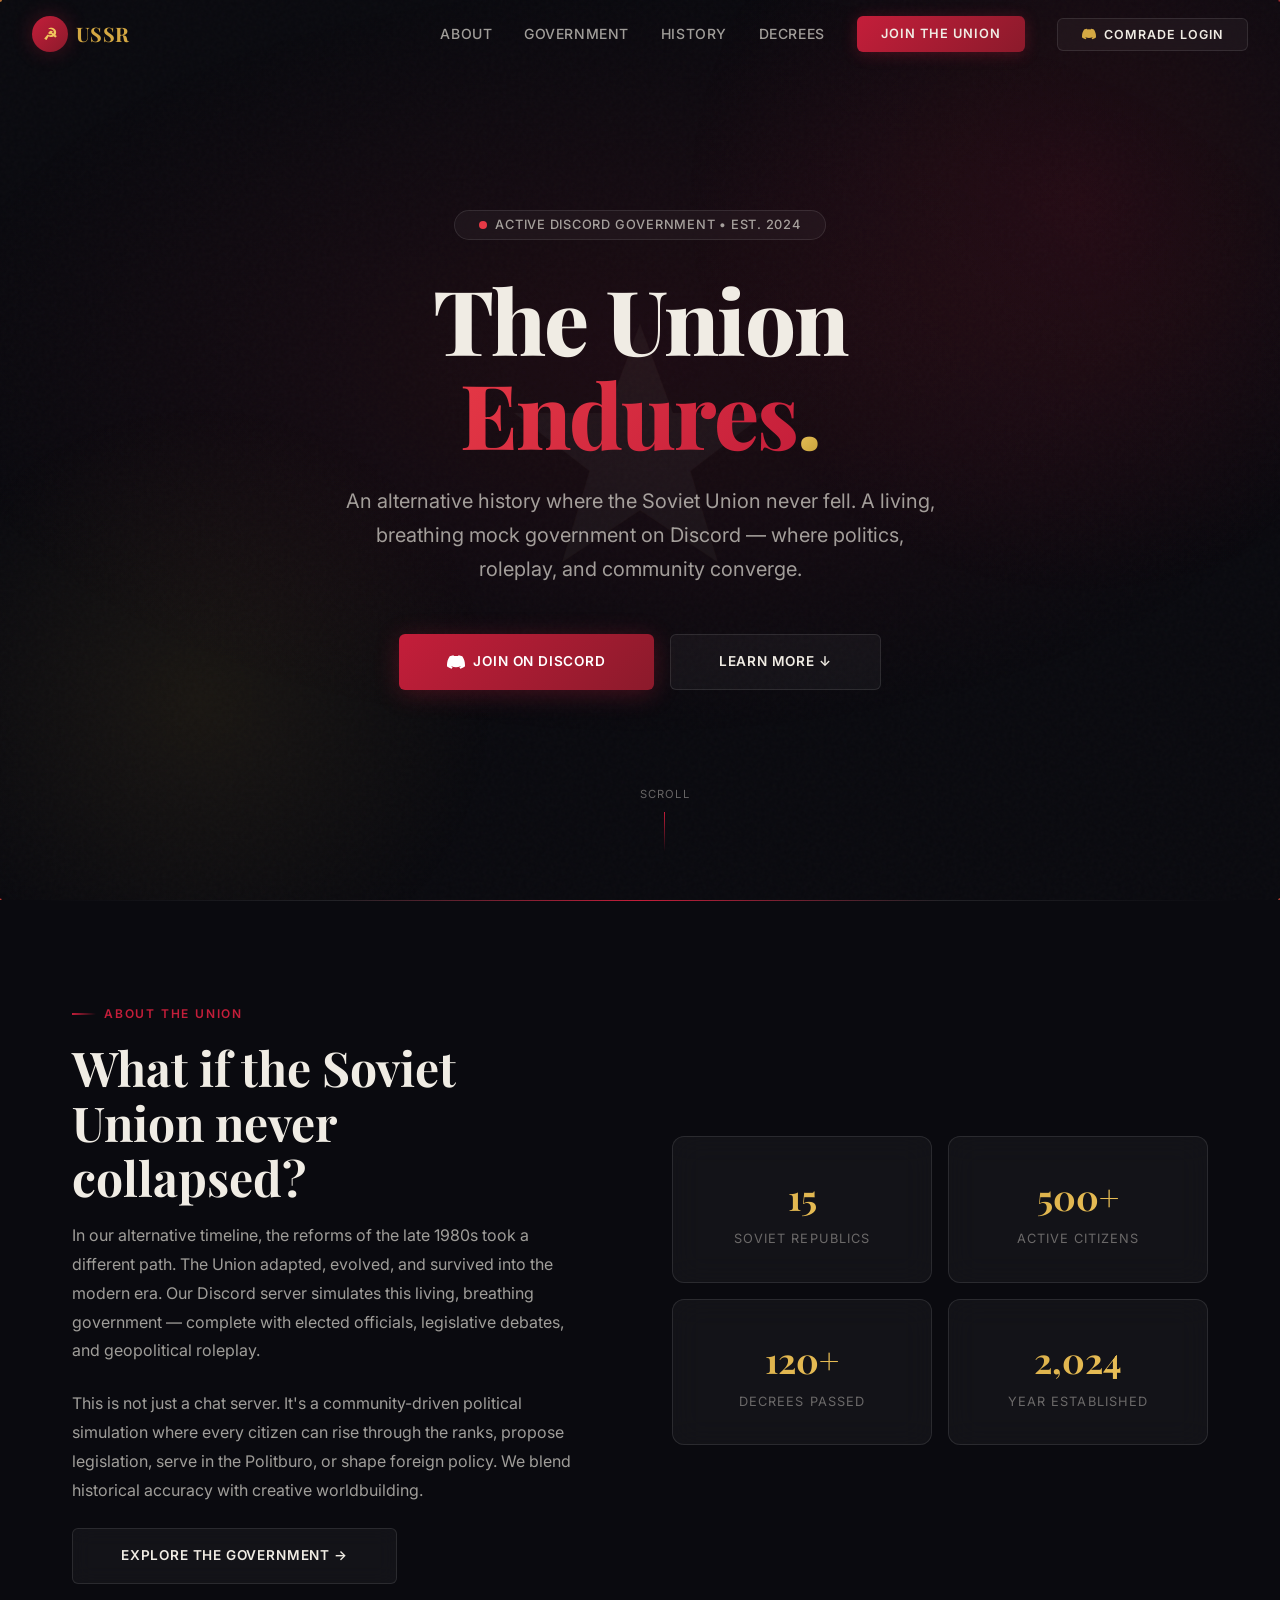
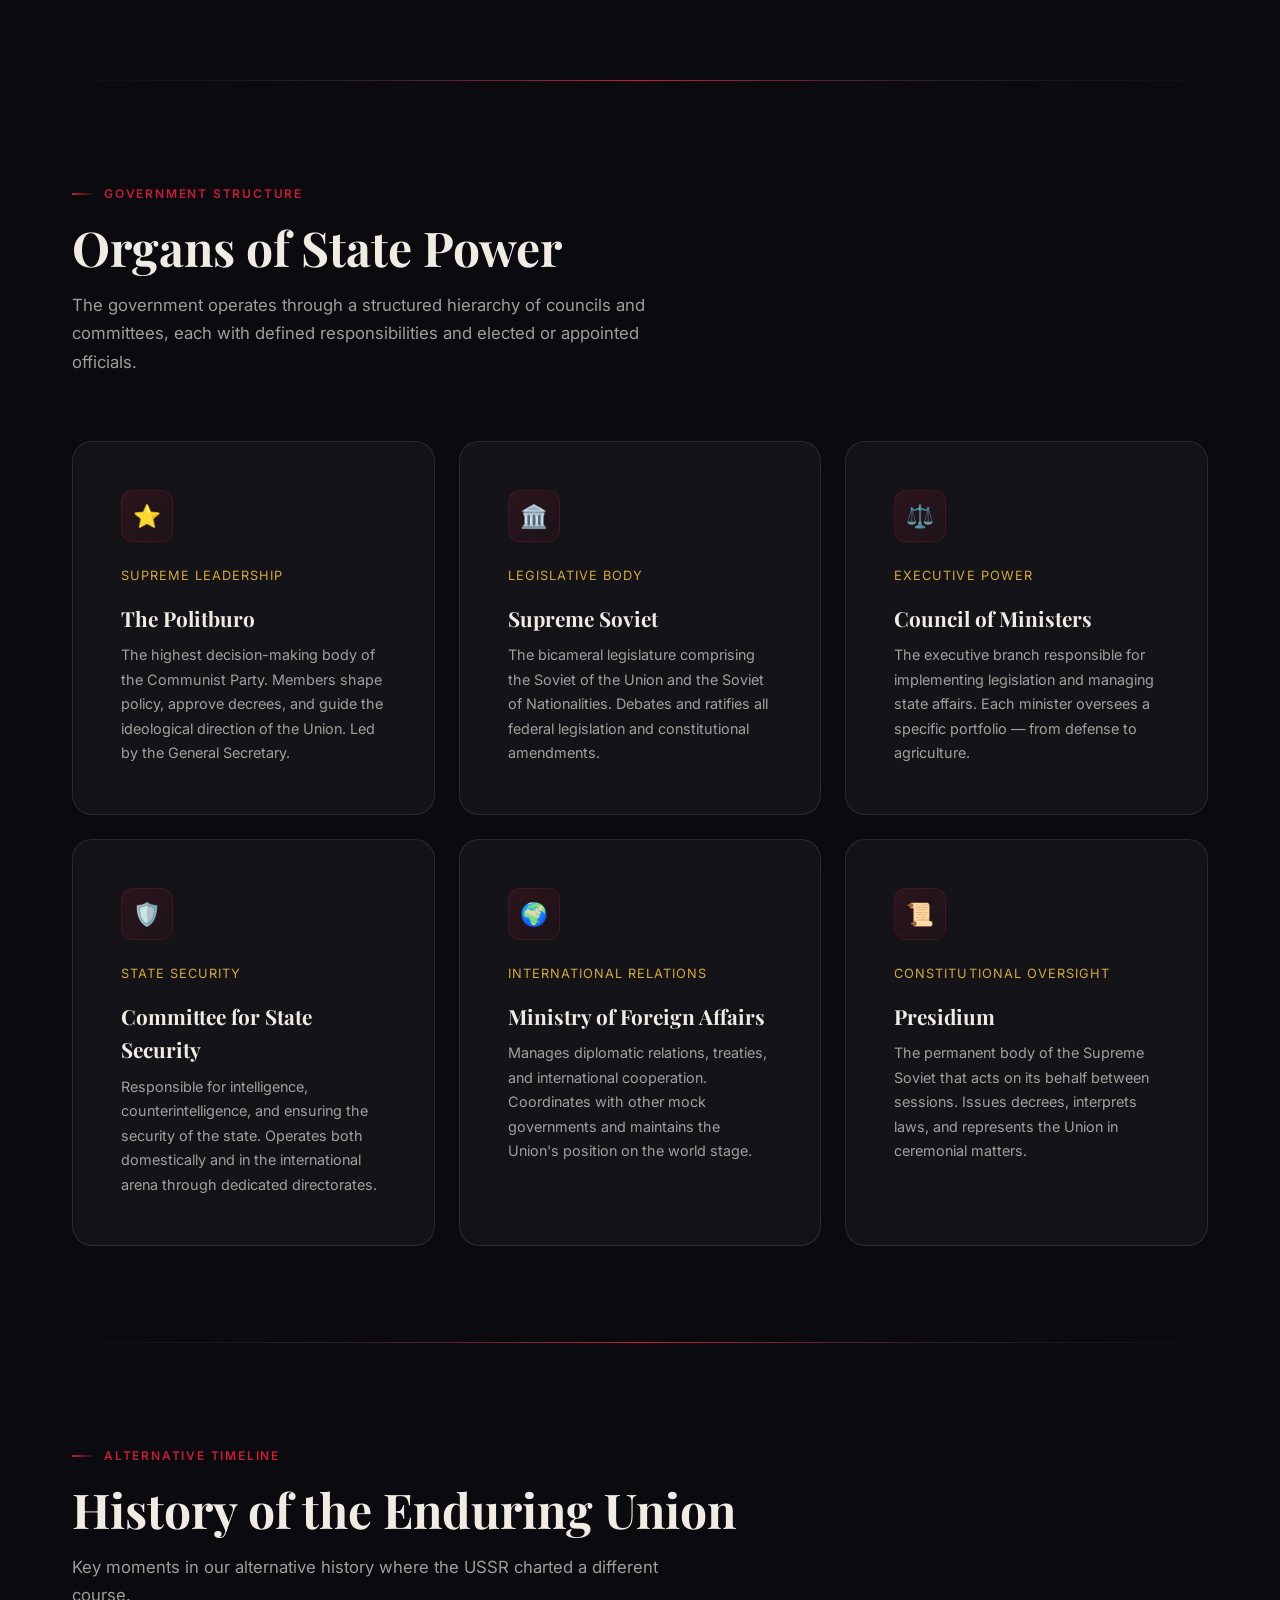
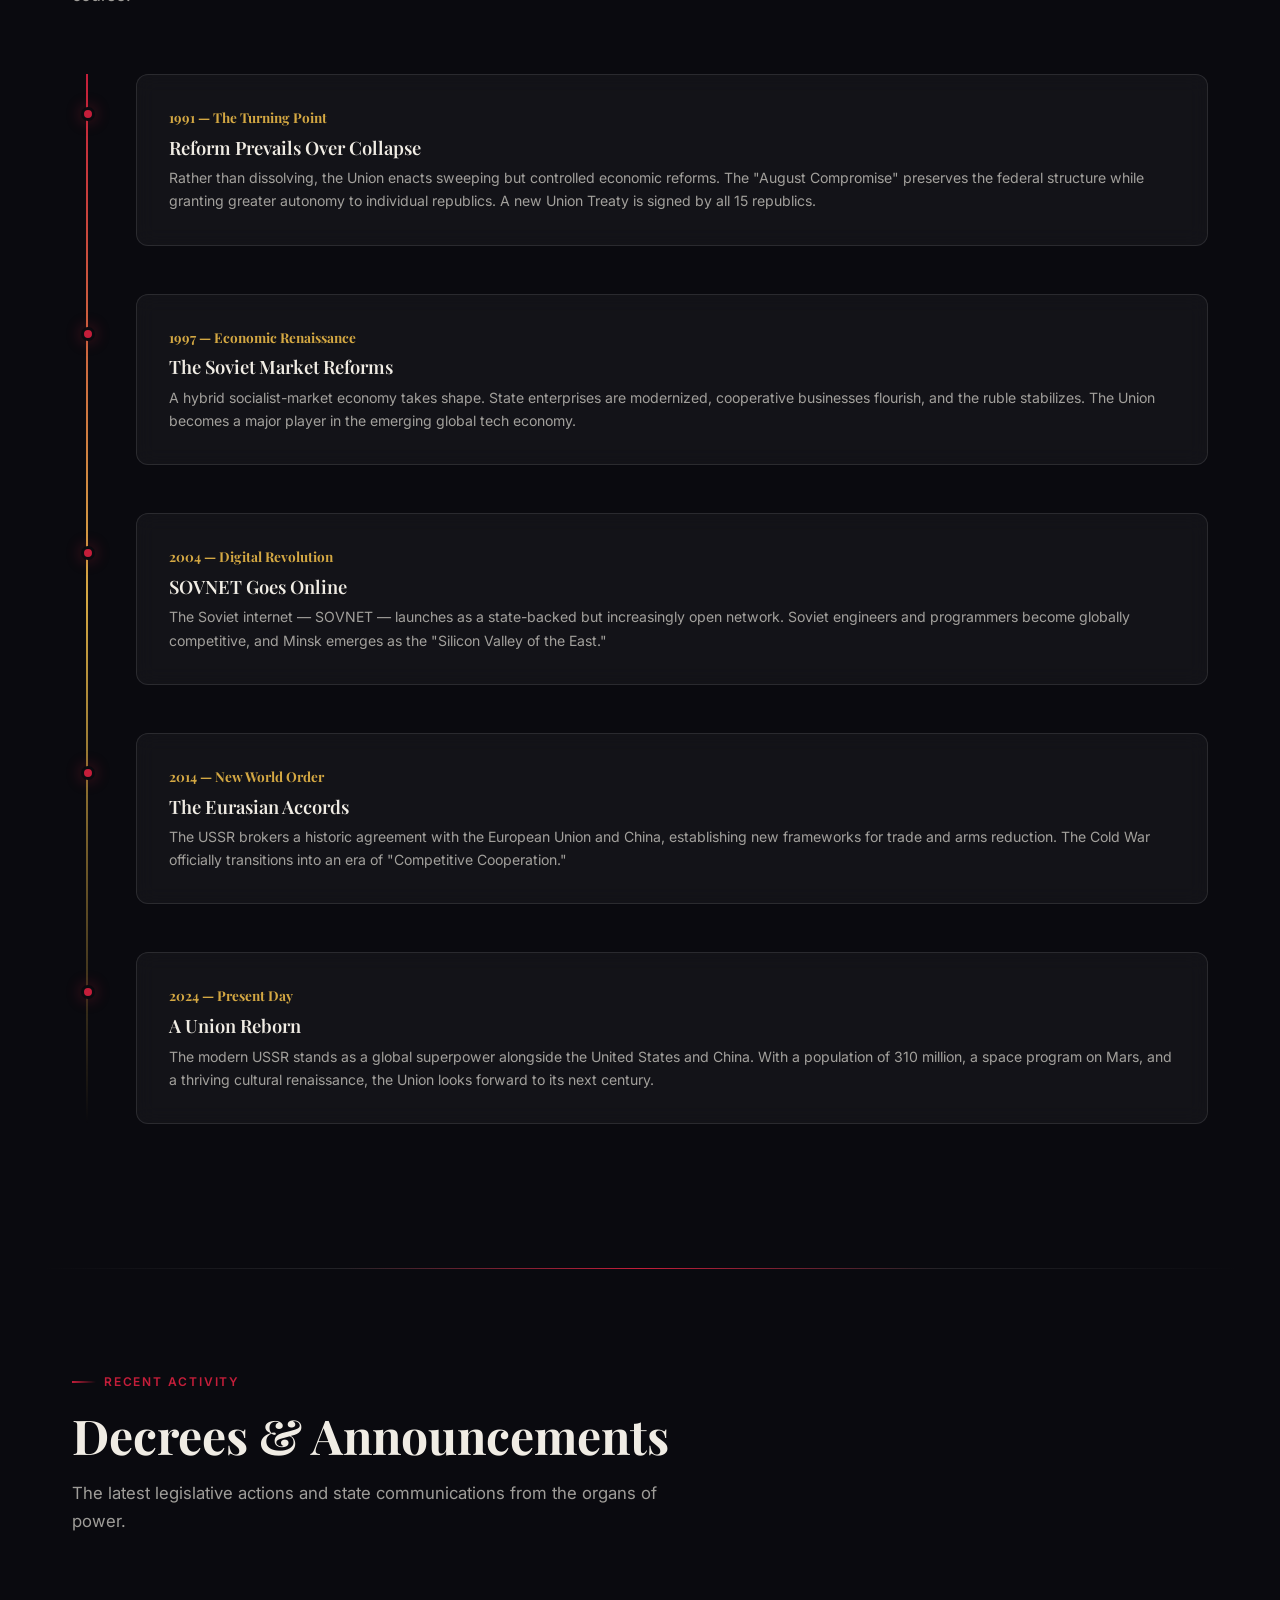
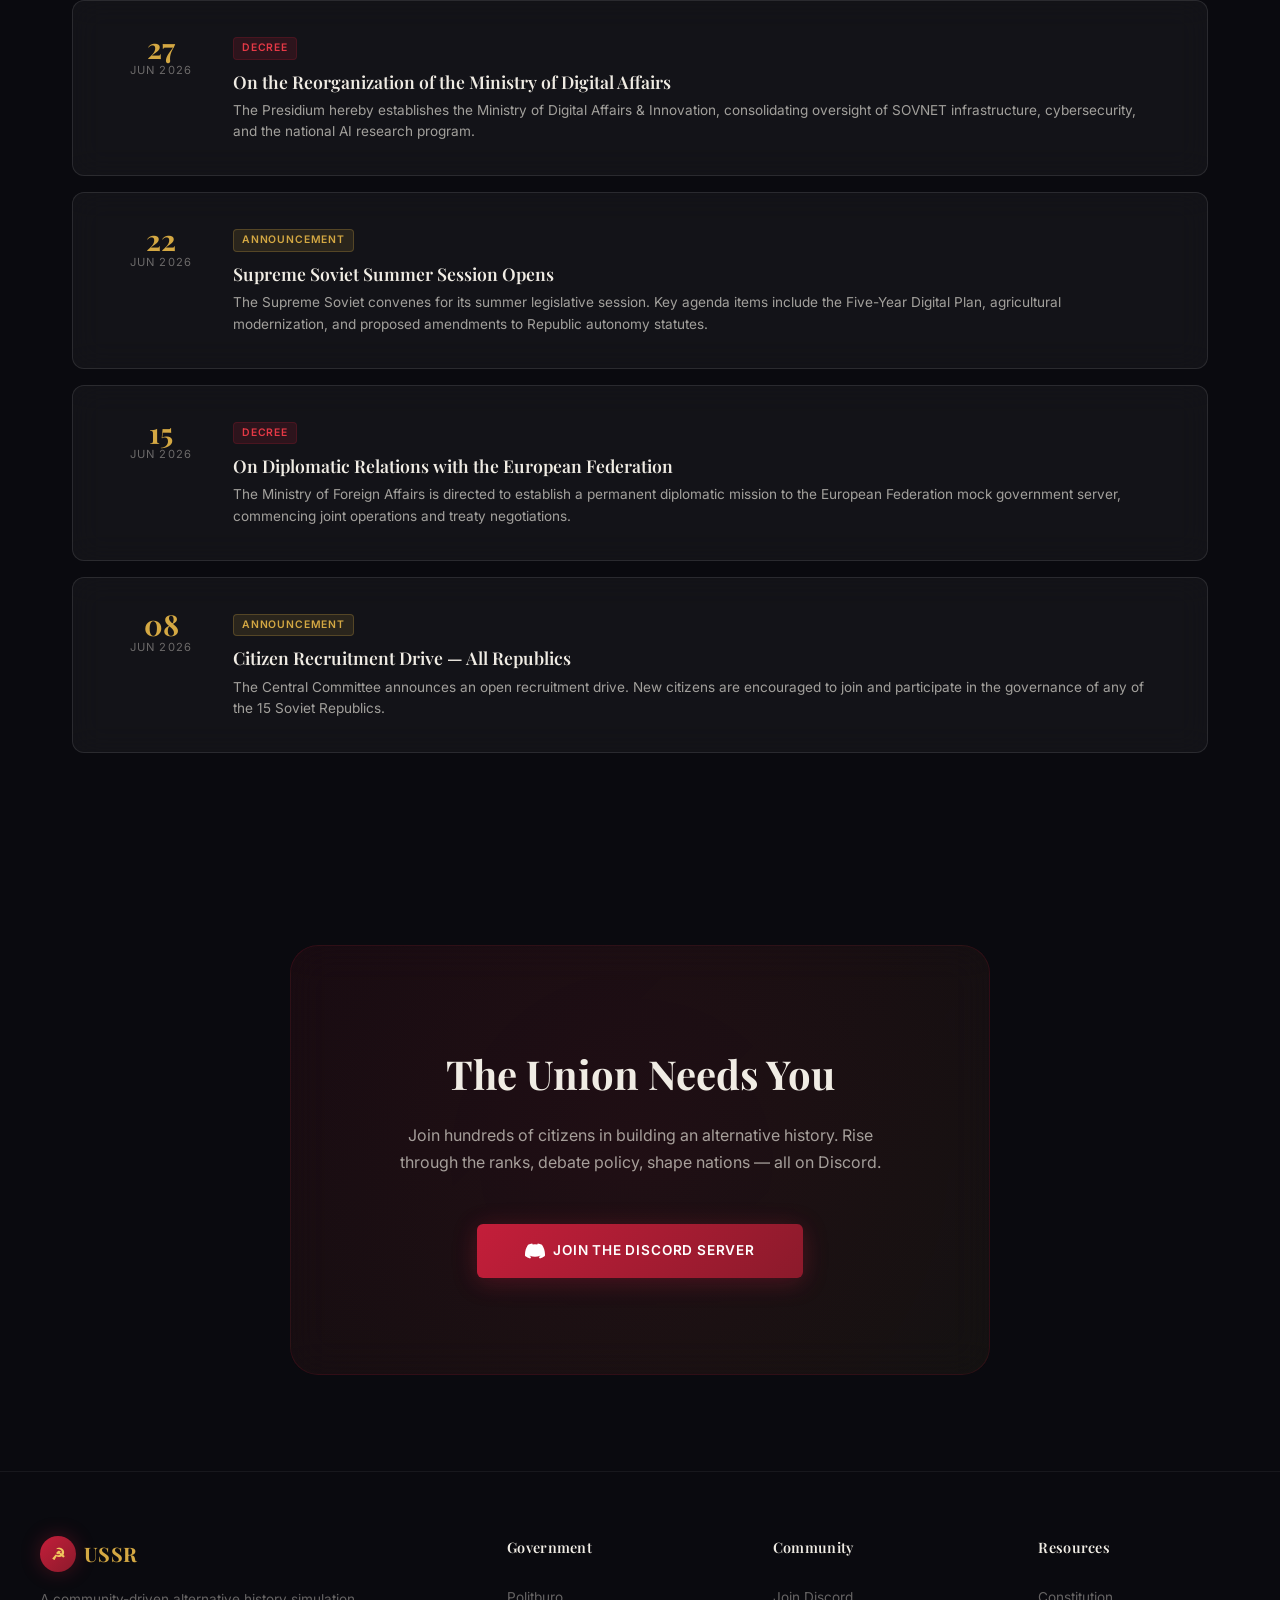
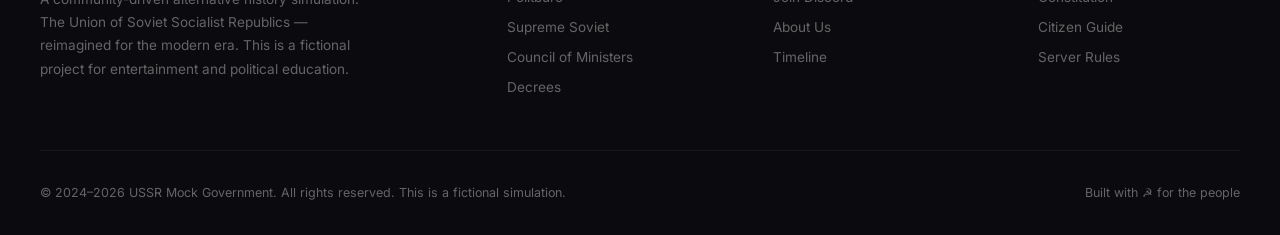
==== commit c3a1f0bc: "Update index.html" ====
--- a/index.html
+++ b/index.html
@@ -37,6 +37,14 @@
       <a href="#history">History</a>
       <a href="#decrees">Decrees</a>
       <a href="#join" class="nav-cta">Join the Union</a>
+      <div id="auth-nav-container">
+        <button id="btn-login" class="btn-login-discord">
+          <svg class="discord-icon" viewBox="0 0 24 24" width="14" height="14" fill="currentColor">
+            <path d="M20.317 4.37a19.791 19.791 0 0 0-4.885-1.515.074.074 0 0 0-.079.037c-.21.375-.444.864-.608 1.25a18.27 18.27 0 0 0-5.487 0 12.64 12.64 0 0 0-.617-1.25.077.077 0 0 0-.079-.037A19.736 19.736 0 0 0 3.677 4.37a.07.07 0 0 0-.032.027C.533 9.046-.32 13.58.099 18.057a.082.082 0 0 0 .031.057 19.9 19.9 0 0 0 5.993 3.03.078.078 0 0 0 .084-.028c.462-.63.874-1.295 1.226-1.994a.076.076 0 0 0-.041-.106 13.107 13.107 0 0 1-1.872-.892.077.077 0 0 1-.008-.128 10.2 10.2 0 0 0 .372-.292.074.074 0 0 1 .077-.01c3.928 1.793 8.18 1.793 12.062 0a.074.074 0 0 1 .078.01c.12.098.246.198.373.292a.077.077 0 0 1-.006.127 12.299 12.299 0 0 1-1.873.892.077.077 0 0 0-.041.107c.36.698.772 1.362 1.225 1.993a.076.076 0 0 0 .084.028 19.839 19.839 0 0 0 6.002-3.03.077.077 0 0 0 .032-.054c.5-5.177-.838-9.674-3.549-13.66a.061.061 0 0 0-.031-.03z"/>
+          </svg>
+          Comrade Login
+        </button>
+      </div>
     </div>
 
     <button class="nav-toggle" id="nav-toggle" aria-label="Toggle navigation">
@@ -400,6 +408,61 @@
     </div>
   </footer>
 
+  <!-- ===== PASSPORT MODAL ===== -->
+  <div id="passport-modal" class="modal-overlay">
+    <div class="passport-card">
+      <button class="passport-close" id="passport-close-btn" aria-label="Close passport">&times;</button>
+      <div class="passport-header">
+        <span class="passport-star">☭</span>
+        <h3>ПАСПОРТ • PASSPORT</h3>
+        <p>UNION OF SOVIET SOCIALIST REPUBLICS</p>
+      </div>
+      <div class="passport-body">
+        <div class="passport-photo-container">
+          <div class="passport-photo-frame">
+            <img id="passport-avatar" src="" alt="Comrade Avatar">
+          </div>
+          <div class="passport-stamp">СССР<br>COMMISSAR</div>
+        </div>
+        <div class="passport-info">
+          <div class="info-row">
+            <span class="info-label">SURNAME / ФАМИЛИЯ</span>
+            <span class="info-value" id="passport-lastname">COMRADE</span>
+          </div>
+          <div class="info-row">
+            <span class="info-label">GIVEN NAMES / ИМЯ</span>
+            <span class="info-value" id="passport-firstname">DISCORD USER</span>
+          </div>
+          <div class="info-row">
+            <span class="info-label">CITIZENSHIP / ГРАЖДАНСТВО</span>
+            <span class="info-value">USSR / СССР</span>
+          </div>
+          <div class="info-row">
+            <span class="info-label">PASSPORT NO. / СЕРИЯ И НОМЕР</span>
+            <span class="info-value text-gold" id="passport-number">SU-00000000</span>
+          </div>
+          <div class="info-row">
+            <span class="info-label">ORIGIN / СОЦ. ПРОИСХОЖДЕНИЕ</span>
+            <span class="info-value" id="passport-origin">PROLETARIAT</span>
+          </div>
+        </div>
+      </div>
+      <div class="passport-footer">
+        <div class="passport-stamp-approved">
+          <svg width="70" height="70" viewBox="0 0 100 100">
+            <circle cx="50" cy="50" r="42" fill="none" stroke="var(--red-primary)" stroke-dasharray="3 3" stroke-width="2"/>
+            <circle cx="50" cy="50" r="36" fill="none" stroke="var(--red-primary)" stroke-width="0.75"/>
+            <text x="50%" y="42%" text-anchor="middle" fill="var(--red-primary)" font-size="9" font-family="var(--font-mono)" font-weight="bold">POLITBURO</text>
+            <text x="50%" y="62%" text-anchor="middle" fill="var(--red-primary)" font-size="11" font-family="var(--font-mono)" font-weight="bold">APPROVED</text>
+          </svg>
+        </div>
+        <button id="btn-signout" class="btn btn-secondary btn-signout">Sign Out / Выйти</button>
+      </div>
+    </div>
+  </div>
+
+  <!-- Supabase CDN -->
+  <script src="https://cdn.jsdelivr.net/npm/@supabase/supabase-js@2"></script>
   <script src="script.js"></script>
 </body>
 </html>
--- a/style.css
+++ b/style.css
@@ -1010,6 +1010,317 @@
 
   .structure-grid {
     grid-template-columns: 1fr;
+  }
+}
+
+
+/* ===== AUTH & CITIZEN PASSPORT SYSTEM ===== */
+#auth-nav-container {
+  display: flex;
+  align-items: center;
+}
+
+.btn-login-discord {
+  display: inline-flex;
+  align-items: center;
+  gap: var(--space-sm);
+  padding: var(--space-sm) var(--space-lg);
+  font-size: 0.78rem;
+  font-weight: 600;
+  text-transform: uppercase;
+  letter-spacing: 0.08em;
+  color: var(--text-primary);
+  background: var(--bg-glass);
+  border: 1px solid var(--border-glass);
+  border-radius: var(--radius-sm);
+  backdrop-filter: blur(10px);
+  -webkit-backdrop-filter: blur(10px);
+  transition: transform var(--transition-fast), border-color var(--transition-fast), box-shadow var(--transition-fast), background var(--transition-fast);
+  cursor: pointer;
+}
+
+.btn-login-discord:hover {
+  background: var(--bg-glass-hover);
+  border-color: var(--border-gold);
+  box-shadow: 0 0 15px rgba(212, 168, 67, 0.2);
+  transform: translateY(-1px);
+}
+
+.btn-login-discord svg {
+  fill: var(--gold-primary);
+  transition: transform var(--transition-fast);
+}
+
+.btn-login-discord:hover svg {
+  transform: scale(1.1);
+}
+
+/* Dynamic citizen profile badge in navigation */
+.citizen-profile-badge {
+  display: flex;
+  align-items: center;
+  gap: var(--space-sm);
+  padding: 6px var(--space-lg) 6px 8px;
+  background: rgba(196, 30, 58, 0.08);
+  border: 1px solid var(--border-gold);
+  border-radius: 50px;
+  cursor: pointer;
+  transition: transform var(--transition-fast), background var(--transition-fast), box-shadow var(--transition-fast);
+  backdrop-filter: blur(10px);
+  -webkit-backdrop-filter: blur(10px);
+}
+
+.citizen-profile-badge:hover {
+  background: rgba(196, 30, 58, 0.15);
+  box-shadow: var(--shadow-glow-gold);
+  transform: translateY(-1px);
+}
+
+.citizen-avatar {
+  width: 26px;
+  height: 26px;
+  border-radius: 50%;
+  border: 1px solid var(--gold-primary);
+  object-fit: cover;
+}
+
+.citizen-name {
+  font-family: var(--font-mono);
+  font-size: 0.78rem;
+  font-weight: 600;
+  color: var(--gold-bright);
+  letter-spacing: 0.02em;
+}
+
+/* Passport Modal Overlay */
+.modal-overlay {
+  position: fixed;
+  inset: 0;
+  z-index: 2000;
+  display: flex;
+  align-items: center;
+  justify-content: center;
+  padding: var(--space-md);
+  background: rgba(5, 5, 8, 0.85);
+  backdrop-filter: blur(12px);
+  -webkit-backdrop-filter: blur(12px);
+  opacity: 0;
+  pointer-events: none;
+  transition: opacity var(--transition-medium);
+}
+
+.modal-overlay.active {
+  opacity: 1;
+  pointer-events: all;
+}
+
+/* Passport Card layout (resembling Soviet Passport interior page) */
+.passport-card {
+  position: relative;
+  width: 100%;
+  max-width: 520px;
+  background: radial-gradient(circle at 50% 50%, #2b0b11, #120306);
+  border: 2px solid var(--gold-primary);
+  border-radius: var(--radius-lg);
+  box-shadow: 0 10px 50px rgba(0, 0, 0, 0.8), var(--shadow-glow-red);
+  padding: var(--space-2xl);
+  overflow: hidden;
+  transform: translateY(30px) scale(0.95);
+  transition: transform var(--transition-medium);
+}
+
+.modal-overlay.active .passport-card {
+  transform: translateY(0) scale(1);
+}
+
+/* Subtle background passport pattern */
+.passport-card::after {
+  content: '';
+  position: absolute;
+  inset: 0;
+  opacity: 0.03;
+  pointer-events: none;
+  background-image: url("data:image/svg+xml,%3Csvg width='60' height='60' viewBox='0 0 60 60' xmlns='http://www.w3.org/2000/svg'%3E%3Cpath d='M30 0L33.5 21H55L37.5 31.5L44 52.5L30 42L16 52.5L22.5 31.5L5 21H26.5L30 0Z' fill='%23d4a843'/%3E%3C/svg%3E");
+  background-size: 80px 80px;
+}
+
+.passport-close {
+  position: absolute;
+  top: var(--space-md);
+  right: var(--space-md);
+  font-size: 1.8rem;
+  color: var(--text-muted);
+  transition: color var(--transition-fast);
+  z-index: 10;
+  cursor: pointer;
+  background: none;
+  border: none;
+}
+
+.passport-close:hover {
+  color: var(--red-bright);
+}
+
+.passport-header {
+  text-align: center;
+  border-bottom: 1px solid rgba(212, 168, 67, 0.2);
+  padding-bottom: var(--space-md);
+  margin-bottom: var(--space-xl);
+}
+
+.passport-star {
+  font-size: 1.8rem;
+  color: var(--red-primary);
+  display: block;
+  margin-bottom: var(--space-xs);
+  text-shadow: 0 0 10px var(--red-glow);
+}
+
+.passport-header h3 {
+  font-family: var(--font-display);
+  font-size: 1.15rem;
+  font-weight: 700;
+  letter-spacing: 0.1em;
+  color: var(--gold-bright);
+}
+
+.passport-header p {
+  font-size: 0.65rem;
+  font-weight: 500;
+  color: var(--text-secondary);
+  letter-spacing: 0.15em;
+  margin-top: 2px;
+}
+
+.passport-body {
+  display: flex;
+  gap: var(--space-xl);
+  align-items: flex-start;
+}
+
+.passport-photo-container {
+  position: relative;
+  flex-shrink: 0;
+}
+
+.passport-photo-frame {
+  width: 120px;
+  height: 150px;
+  background: #0f0f15;
+  border: 2px solid rgba(240, 236, 228, 0.15);
+  border-radius: var(--radius-sm);
+  padding: 4px;
+  box-shadow: inset 0 2px 10px rgba(0,0,0,0.8);
+}
+
+.passport-photo-frame img {
+  width: 100%;
+  height: 100%;
+  object-fit: cover;
+  filter: grayscale(20%) contrast(110%);
+  border-radius: 2px;
+}
+
+/* Vintage wax/ink stamp overlapping photo */
+.passport-stamp {
+  position: absolute;
+  bottom: -10px;
+  right: -15px;
+  background: rgba(196, 30, 58, 0.18);
+  border: 1px dashed var(--red-primary);
+  color: var(--red-bright);
+  font-family: var(--font-mono);
+  font-size: 0.55rem;
+  font-weight: bold;
+  padding: 4px 6px;
+  border-radius: 4px;
+  transform: rotate(-15deg);
+  pointer-events: none;
+  text-shadow: 0 0 2px rgba(196, 30, 58, 0.4);
+  letter-spacing: 0.05em;
+  line-height: 1.2;
+  text-align: center;
+}
+
+.passport-info {
+  flex-grow: 1;
+  display: flex;
+  flex-direction: column;
+  gap: var(--space-md);
+}
+
+.info-row {
+  display: flex;
+  flex-direction: column;
+  border-bottom: 1px solid rgba(255, 255, 255, 0.04);
+  padding-bottom: var(--space-xs);
+}
+
+.info-label {
+  font-size: 0.58rem;
+  color: var(--text-muted);
+  letter-spacing: 0.08em;
+  font-weight: 500;
+}
+
+.info-value {
+  font-family: var(--font-mono);
+  font-size: 0.85rem;
+  font-weight: 600;
+  color: var(--text-primary);
+  margin-top: 2px;
+}
+
+.info-value.text-gold {
+  color: var(--gold-bright);
+}
+
+.status-badge {
+  color: var(--gold-primary) !important;
+  font-weight: bold;
+  letter-spacing: 0.05em;
+}
+
+.passport-footer {
+  display: flex;
+  justify-content: space-between;
+  align-items: center;
+  margin-top: var(--space-xl);
+  border-top: 1px solid rgba(212, 168, 67, 0.2);
+  padding-top: var(--space-lg);
+}
+
+.passport-stamp-approved {
+  opacity: 0.75;
+}
+
+.btn-signout {
+  padding: var(--space-sm) var(--space-lg);
+  font-size: 0.75rem !important;
+}
+
+@media (max-width: 700px) {
+  .passport-body {
+    flex-direction: column;
+    align-items: center;
+    gap: var(--space-lg);
+  }
+  .passport-info {
+    width: 100%;
+  }
+  .passport-card {
+    padding: var(--space-lg);
+  }
+  #auth-nav-container {
+    margin-top: var(--space-sm);
+    width: 100%;
+    display: flex;
+    justify-content: center;
+  }
+  .btn-login-discord, .citizen-profile-badge {
+    width: 100%;
+    max-width: 280px;
+    justify-content: center;
   }
 }
 
@@ -1071,433 +1382,4 @@
     max-width: 280px;
     justify-content: center;
   }
-
-  .nav-auth {
-    margin-right: 50px;
-  }
-}
-
-/* ===== AUTH — NAV LOGIN BUTTON ===== */
-.nav-auth {
-  display: flex;
-  align-items: center;
-  position: relative;
-}
-
-.auth-login-btn {
-  display: inline-flex;
-  align-items: center;
-  gap: var(--space-sm);
-  padding: 8px 18px;
-  background: var(--bg-glass);
-  border: 1px solid var(--border-glass);
-  border-radius: 100px;
-  color: var(--text-secondary);
-  font-size: 0.8rem;
-  font-weight: 500;
-  letter-spacing: 0.03em;
-  cursor: pointer;
-  backdrop-filter: blur(10px);
-  -webkit-backdrop-filter: blur(10px);
-  transition: all var(--transition-fast);
-  white-space: nowrap;
-}
-
-.auth-login-btn:hover {
-  background: var(--bg-glass-hover);
-  border-color: var(--border-gold);
-  color: var(--gold-primary);
-  transform: translateY(-1px);
-  box-shadow: var(--shadow-glow-gold);
-}
-
-/* ===== AUTH — USER PROFILE BUTTON ===== */
-.auth-user {
-  position: relative;
-}
-
-.auth-user-btn {
-  display: flex;
-  align-items: center;
-  gap: var(--space-sm);
-  padding: 5px 14px 5px 5px;
-  background: var(--bg-glass);
-  border: 1px solid var(--border-glass);
-  border-radius: 100px;
-  cursor: pointer;
-  transition: all var(--transition-fast);
-}
-
-.auth-user-btn:hover {
-  background: var(--bg-glass-hover);
-  border-color: var(--border-gold);
-}
-
-.auth-avatar {
-  width: 30px;
-  height: 30px;
-  border-radius: 50%;
-  border: 2px solid var(--red-primary);
-  object-fit: cover;
-}
-
-.auth-username {
-  font-size: 0.82rem;
-  font-weight: 500;
-  color: var(--text-primary);
-  max-width: 120px;
-  overflow: hidden;
-  text-overflow: ellipsis;
-  white-space: nowrap;
-}
-
-.auth-chevron {
-  color: var(--text-muted);
-  transition: transform var(--transition-fast);
-}
-
-.auth-user-btn.open .auth-chevron {
-  transform: rotate(180deg);
-}
-
-/* ===== AUTH — DROPDOWN ===== */
-.auth-dropdown {
-  position: absolute;
-  top: calc(100% + 10px);
-  right: 0;
-  width: 260px;
-  background: rgba(18, 18, 28, 0.95);
-  border: 1px solid var(--border-glass);
-  border-radius: var(--radius-md);
-  backdrop-filter: blur(30px) saturate(180%);
-  -webkit-backdrop-filter: blur(30px) saturate(180%);
-  box-shadow: 0 20px 60px rgba(0, 0, 0, 0.5), 0 0 40px rgba(196, 30, 58, 0.08);
-  padding: var(--space-sm);
-  opacity: 0;
-  visibility: hidden;
-  transform: translateY(-10px) scale(0.97);
-  transition: opacity var(--transition-fast), transform var(--transition-fast), visibility var(--transition-fast);
-  z-index: 2000;
-}
-
-.auth-dropdown.open {
-  opacity: 1;
-  visibility: visible;
-  transform: translateY(0) scale(1);
-}
-
-.auth-dropdown-header {
-  display: flex;
-  align-items: center;
-  gap: var(--space-md);
-  padding: var(--space-md);
-}
-
-.auth-dropdown-avatar {
-  width: 40px;
-  height: 40px;
-  border-radius: 50%;
-  border: 2px solid var(--red-primary);
-  object-fit: cover;
-  box-shadow: 0 0 15px rgba(196, 30, 58, 0.3);
-}
-
-.auth-dropdown-name {
-  font-size: 0.9rem;
-  font-weight: 600;
-  font-family: var(--font-display);
-  color: var(--text-primary);
-}
-
-.auth-dropdown-role {
-  font-size: 0.7rem;
-  color: var(--gold-primary);
-  text-transform: uppercase;
-  letter-spacing: 0.08em;
-  font-weight: 500;
-}
-
-.auth-dropdown-divider {
-  height: 1px;
-  background: var(--border-glass);
-  margin: var(--space-xs) var(--space-sm);
-}
-
-.auth-dropdown-item {
-  display: flex;
-  align-items: center;
-  gap: var(--space-sm);
-  padding: 10px var(--space-md);
-  font-size: 0.82rem;
-  color: var(--text-secondary);
-  border-radius: var(--radius-sm);
-  transition: all var(--transition-fast);
-  width: 100%;
-  text-align: left;
-}
-
-.auth-dropdown-item:hover {
-  background: rgba(255, 255, 255, 0.05);
-  color: var(--text-primary);
-}
-
-.auth-dropdown-item.auth-logout-btn:hover {
-  background: rgba(196, 30, 58, 0.12);
-  color: var(--red-bright);
-}
-
-/* ===== AUTH — MODAL ===== */
-.auth-modal-overlay {
-  position: fixed;
-  inset: 0;
-  z-index: 10000;
-  background: rgba(0, 0, 0, 0.7);
-  backdrop-filter: blur(8px);
-  -webkit-backdrop-filter: blur(8px);
-  display: flex;
-  align-items: center;
-  justify-content: center;
-  padding: var(--space-xl);
-  opacity: 0;
-  visibility: hidden;
-  transition: opacity 0.3s ease, visibility 0.3s ease;
-}
-
-.auth-modal-overlay.open {
-  opacity: 1;
-  visibility: visible;
-}
-
-.auth-modal {
-  position: relative;
-  width: 100%;
-  max-width: 420px;
-  background: linear-gradient(160deg, rgba(22, 22, 35, 0.97), rgba(14, 14, 22, 0.98));
-  border: 1px solid var(--border-glass);
-  border-radius: var(--radius-xl);
-  padding: var(--space-3xl) var(--space-2xl) var(--space-2xl);
-  text-align: center;
-  box-shadow: 0 30px 80px rgba(0, 0, 0, 0.6), 0 0 80px rgba(196, 30, 58, 0.08), inset 0 1px 0 rgba(255, 255, 255, 0.05);
-  transform: translateY(30px) scale(0.95);
-  transition: transform 0.4s var(--ease-out-expo);
-}
-
-.auth-modal-overlay.open .auth-modal {
-  transform: translateY(0) scale(1);
-}
-
-.auth-modal-close {
-  position: absolute;
-  top: var(--space-lg);
-  right: var(--space-lg);
-  color: var(--text-muted);
-  padding: 6px;
-  border-radius: 50%;
-  transition: all var(--transition-fast);
-}
-
-.auth-modal-close:hover {
-  color: var(--text-primary);
-  background: rgba(255, 255, 255, 0.08);
-}
-
-.auth-modal-emblem {
-  width: 72px;
-  height: 72px;
-  margin: 0 auto var(--space-xl);
-  display: flex;
-  align-items: center;
-  justify-content: center;
-  background: linear-gradient(135deg, var(--red-primary), var(--red-deep));
-  border-radius: 50%;
-  font-size: 2rem;
-  color: var(--gold-bright);
-  box-shadow: 0 0 40px rgba(196, 30, 58, 0.4), 0 0 80px rgba(196, 30, 58, 0.15);
-  animation: emblem-pulse 3s ease-in-out infinite;
-}
-
-@keyframes emblem-pulse {
-  0%, 100% { box-shadow: 0 0 40px rgba(196, 30, 58, 0.4), 0 0 80px rgba(196, 30, 58, 0.15); }
-  50% { box-shadow: 0 0 50px rgba(196, 30, 58, 0.5), 0 0 100px rgba(196, 30, 58, 0.2); }
-}
-
-.auth-modal-title {
-  font-family: var(--font-display);
-  font-size: 1.6rem;
-  font-weight: 700;
-  margin-bottom: var(--space-sm);
-}
-
-.auth-modal-subtitle {
-  font-size: 0.9rem;
-  color: var(--text-secondary);
-  line-height: 1.6;
-  margin-bottom: var(--space-2xl);
-  max-width: 320px;
-  margin-left: auto;
-  margin-right: auto;
-}
-
-/* Discord OAuth Button */
-.auth-discord-btn {
-  display: flex;
-  align-items: center;
-  justify-content: center;
-  gap: var(--space-md);
-  width: 100%;
-  padding: 14px var(--space-xl);
-  background: #5865F2;
-  border: none;
-  border-radius: var(--radius-sm);
-  color: white;
-  font-size: 0.95rem;
-  font-weight: 600;
-  font-family: var(--font-body);
-  letter-spacing: 0.02em;
-  cursor: pointer;
-  transition: all var(--transition-fast);
-  box-shadow: 0 4px 25px rgba(88, 101, 242, 0.3);
-  position: relative;
-  overflow: hidden;
-}
-
-.auth-discord-btn::before {
-  content: '';
-  position: absolute;
-  inset: 0;
-  background: linear-gradient(135deg, rgba(255,255,255,0.12), transparent);
-  opacity: 0;
-  transition: opacity var(--transition-fast);
-}
-
-.auth-discord-btn:hover {
-  transform: translateY(-2px);
-  box-shadow: 0 8px 40px rgba(88, 101, 242, 0.45);
-  background: #4752c4;
-}
-
-.auth-discord-btn:hover::before {
-  opacity: 1;
-}
-
-.auth-discord-btn:active {
-  transform: translateY(0);
-}
-
-/* Loading state */
-.auth-discord-btn.loading {
-  pointer-events: none;
-  opacity: 0.85;
-}
-
-.auth-discord-btn.loading::after {
-  content: '';
-  width: 18px;
-  height: 18px;
-  border: 2px solid rgba(255, 255, 255, 0.3);
-  border-top-color: white;
-  border-radius: 50%;
-  animation: spin 0.7s linear infinite;
-  margin-left: var(--space-sm);
-}
-
-@keyframes spin {
-  to { transform: rotate(360deg); }
-}
-
-.auth-modal-divider {
-  display: flex;
-  align-items: center;
-  gap: var(--space-md);
-  margin: var(--space-xl) 0;
-  color: var(--text-muted);
-  font-size: 0.7rem;
-  letter-spacing: 0.1em;
-  text-transform: uppercase;
-}
-
-.auth-modal-divider::before,
-.auth-modal-divider::after {
-  content: '';
-  flex: 1;
-  height: 1px;
-  background: var(--border-glass);
-}
-
-.auth-modal-features {
-  display: flex;
-  flex-direction: column;
-  gap: var(--space-sm);
-}
-
-.auth-feature {
-  display: flex;
-  align-items: center;
-  gap: var(--space-sm);
-  font-size: 0.78rem;
-  color: var(--text-muted);
-}
-
-/* ===== AUTH — TOAST NOTIFICATION ===== */
-.auth-toast {
-  position: fixed;
-  bottom: var(--space-xl);
-  right: var(--space-xl);
-  z-index: 11000;
-  display: flex;
-  align-items: center;
-  gap: var(--space-md);
-  padding: var(--space-md) var(--space-xl);
-  background: rgba(18, 18, 28, 0.95);
-  border: 1px solid rgba(72, 199, 142, 0.3);
-  border-radius: var(--radius-md);
-  backdrop-filter: blur(20px);
-  -webkit-backdrop-filter: blur(20px);
-  box-shadow: 0 10px 40px rgba(0, 0, 0, 0.4), 0 0 30px rgba(72, 199, 142, 0.1);
-  transform: translateY(120%) scale(0.95);
-  opacity: 0;
-  transition: transform 0.5s var(--ease-out-expo), opacity 0.5s var(--ease-out-expo);
-  pointer-events: none;
-}
-
-.auth-toast.show {
-  transform: translateY(0) scale(1);
-  opacity: 1;
-  pointer-events: auto;
-}
-
-.auth-toast-icon {
-  width: 32px;
-  height: 32px;
-  display: flex;
-  align-items: center;
-  justify-content: center;
-  background: rgba(72, 199, 142, 0.15);
-  border-radius: 50%;
-  color: #48c78e;
-  font-size: 1rem;
-  font-weight: 700;
-  flex-shrink: 0;
-}
-
-.auth-toast-title {
-  font-size: 0.85rem;
-  font-weight: 600;
-  color: var(--text-primary);
-}
-
-.auth-toast-message {
-  font-size: 0.75rem;
-  color: var(--text-muted);
-}
-
-/* ===== AUTH — TOAST ERROR VARIANT ===== */
-.auth-toast.error {
-  border-color: rgba(196, 30, 58, 0.3);
-  box-shadow: 0 10px 40px rgba(0, 0, 0, 0.4), 0 0 30px rgba(196, 30, 58, 0.1);
-}
-
-.auth-toast.error .auth-toast-icon {
-  background: rgba(196, 30, 58, 0.15);
-  color: var(--red-bright);
-}
+}
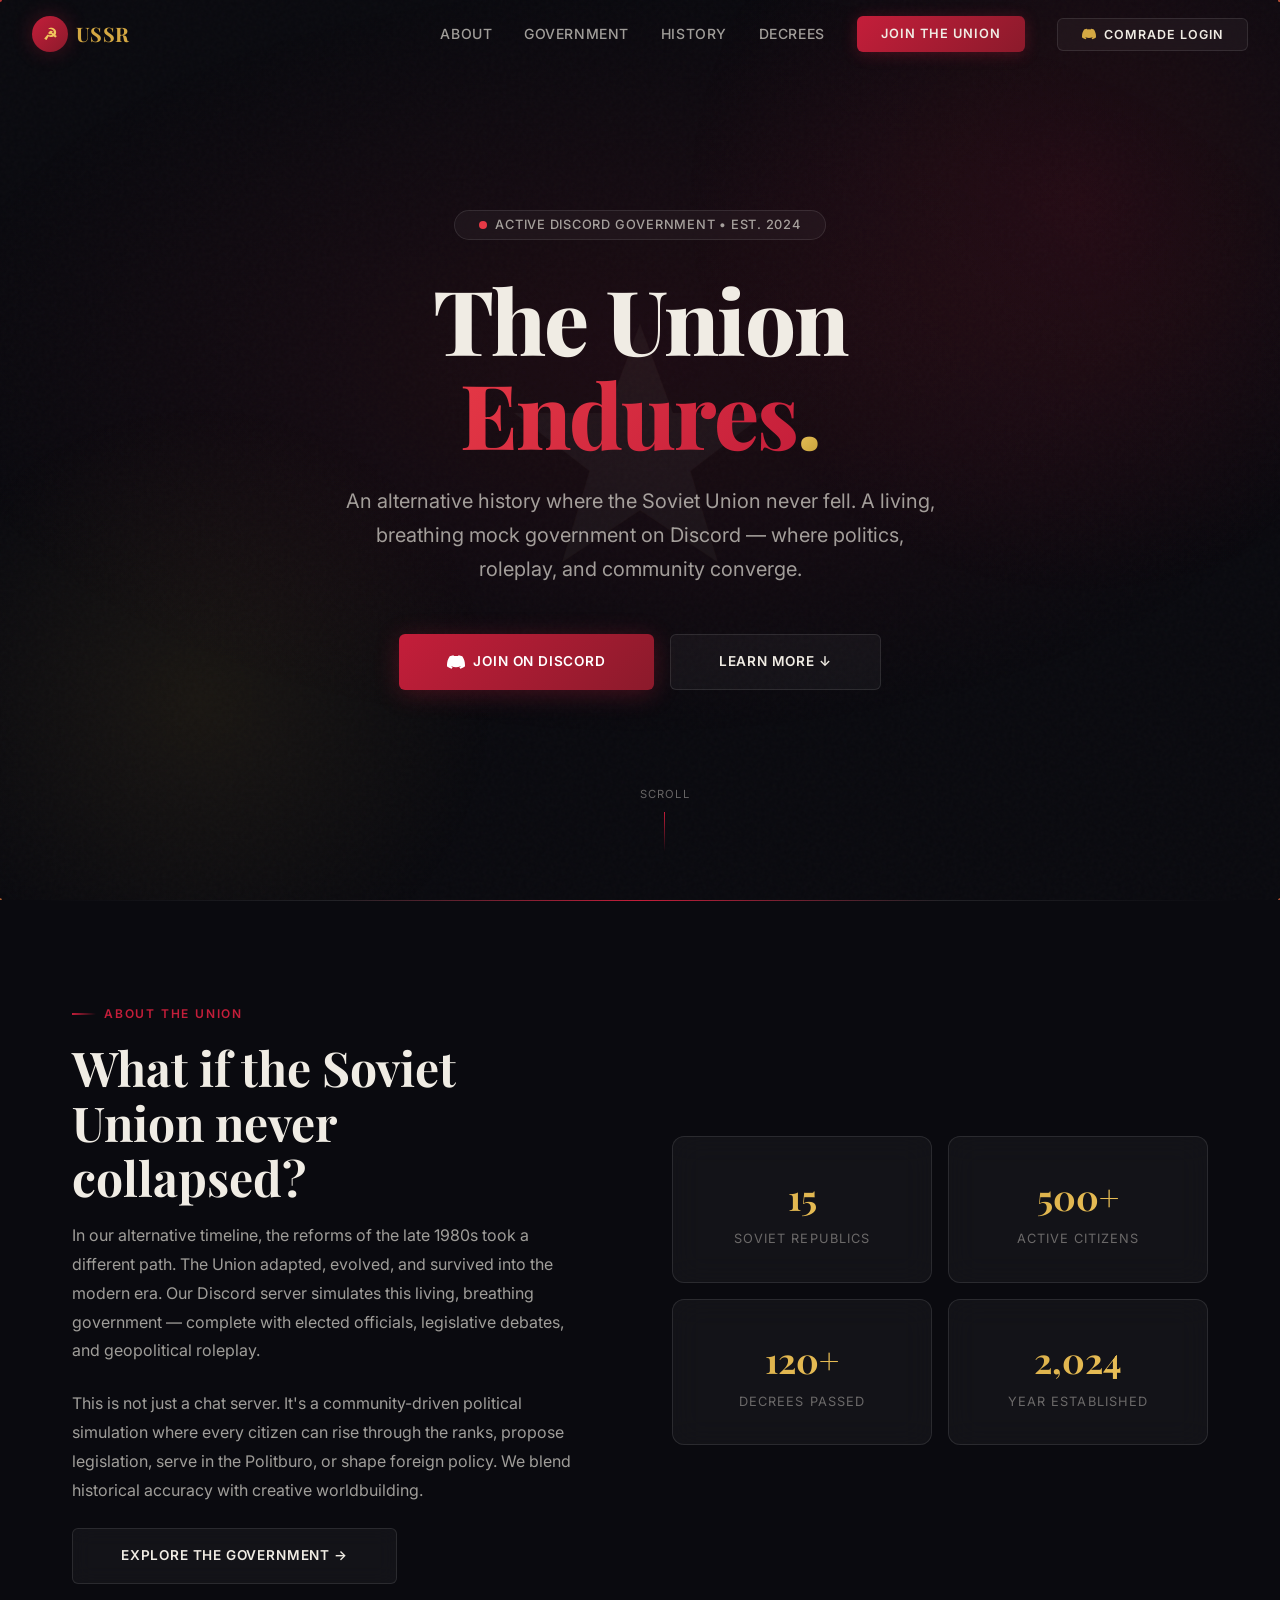
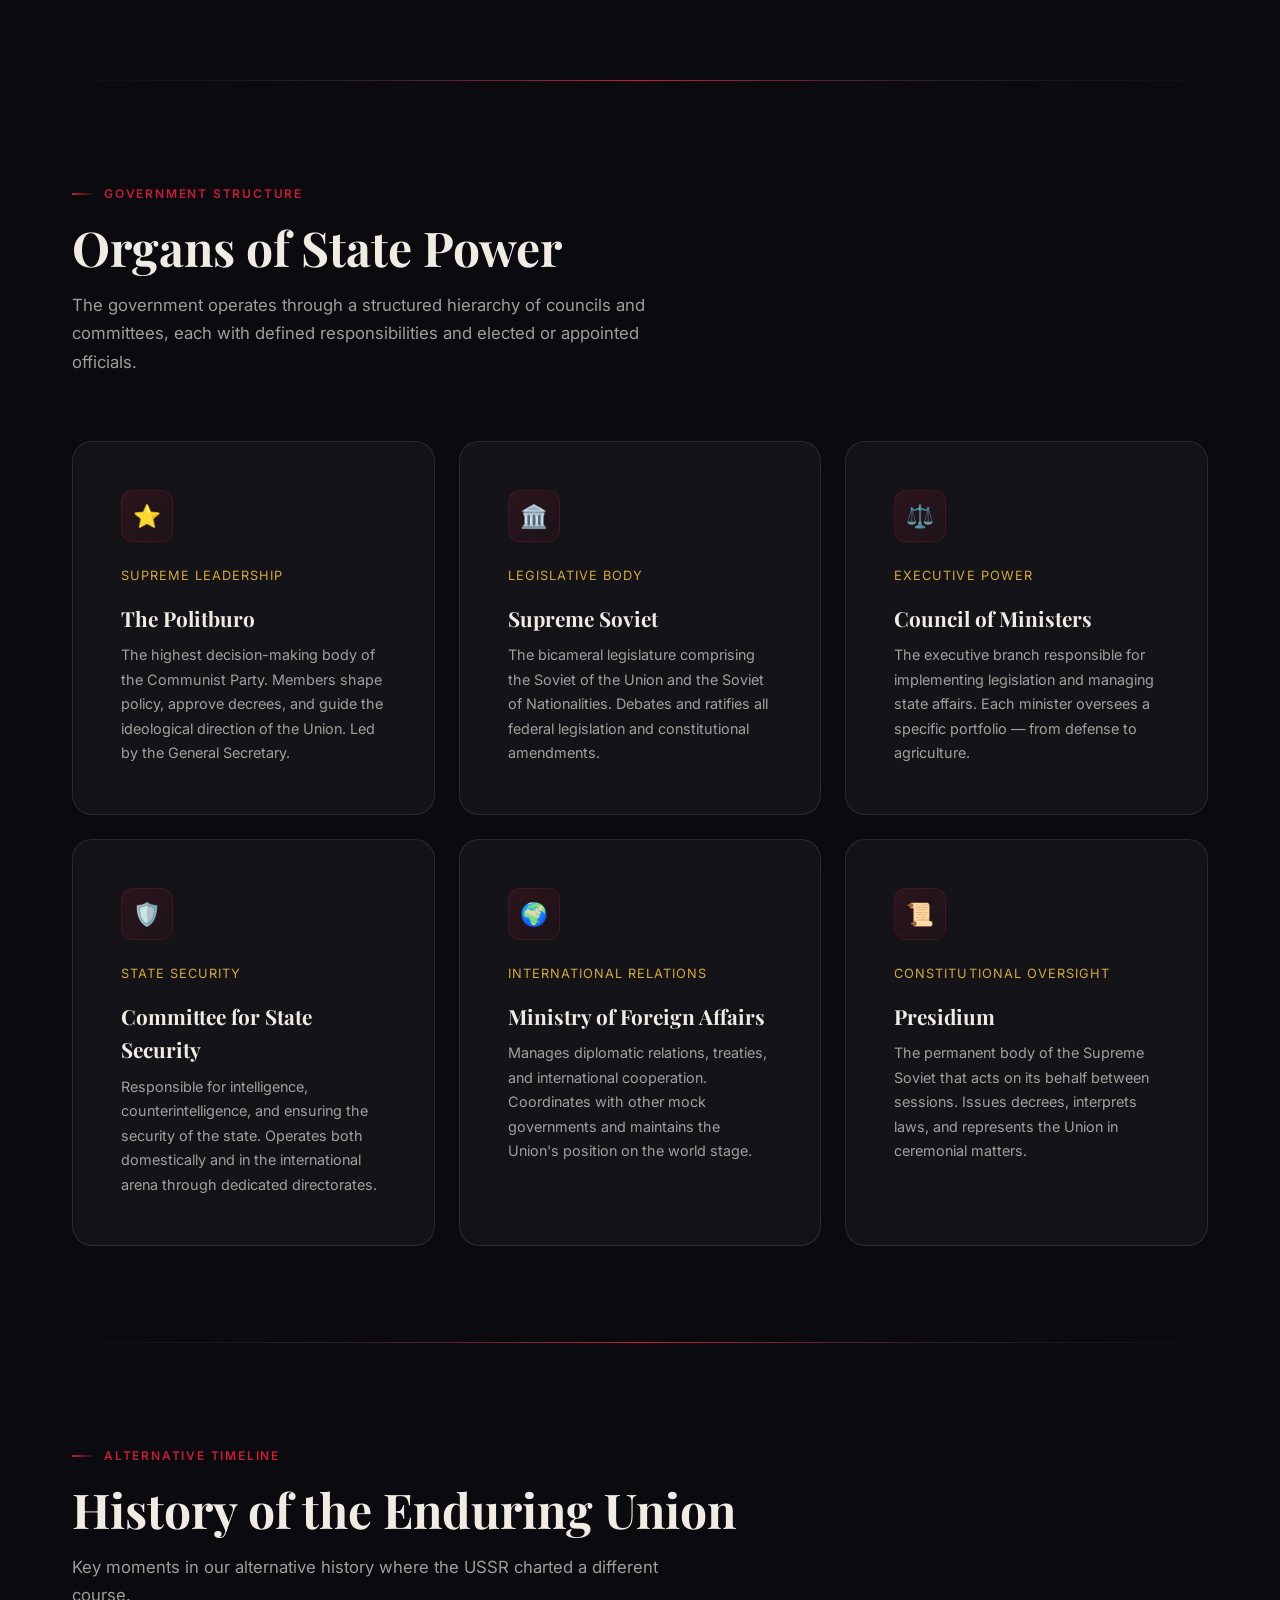
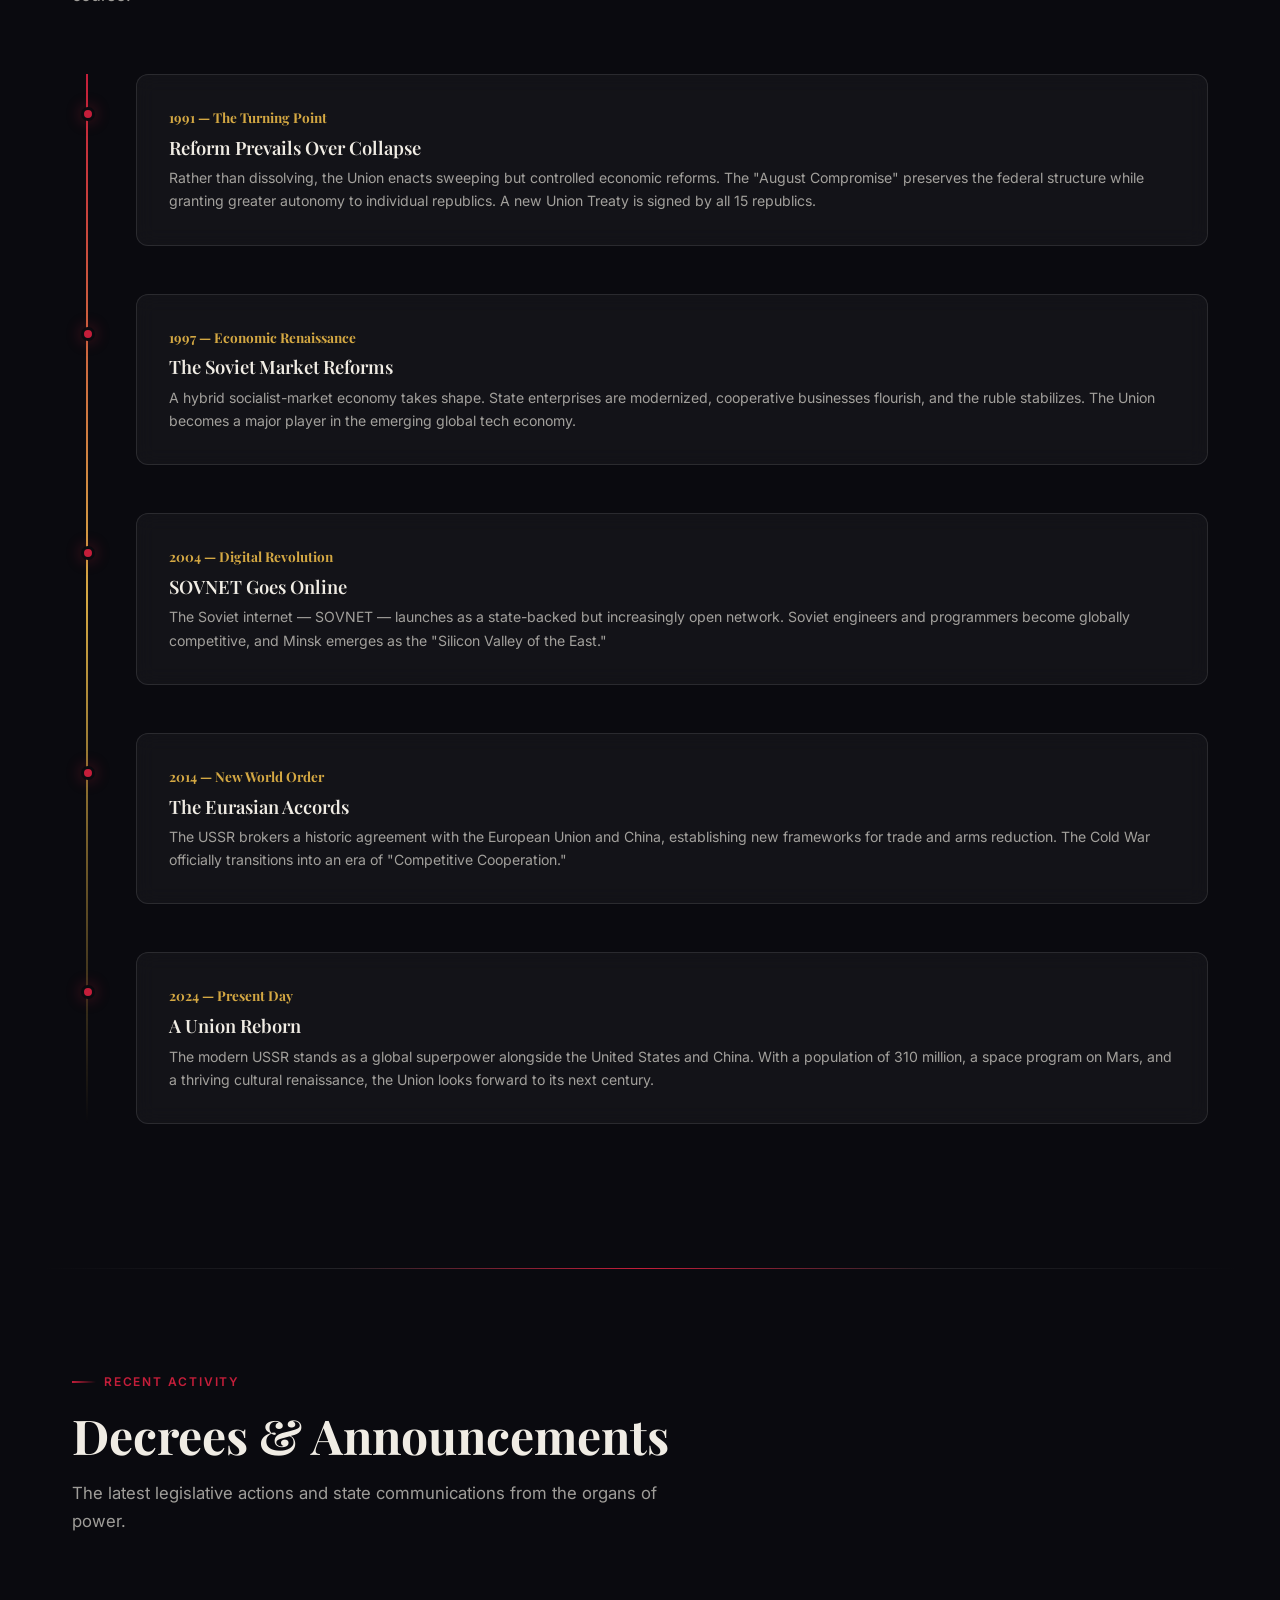
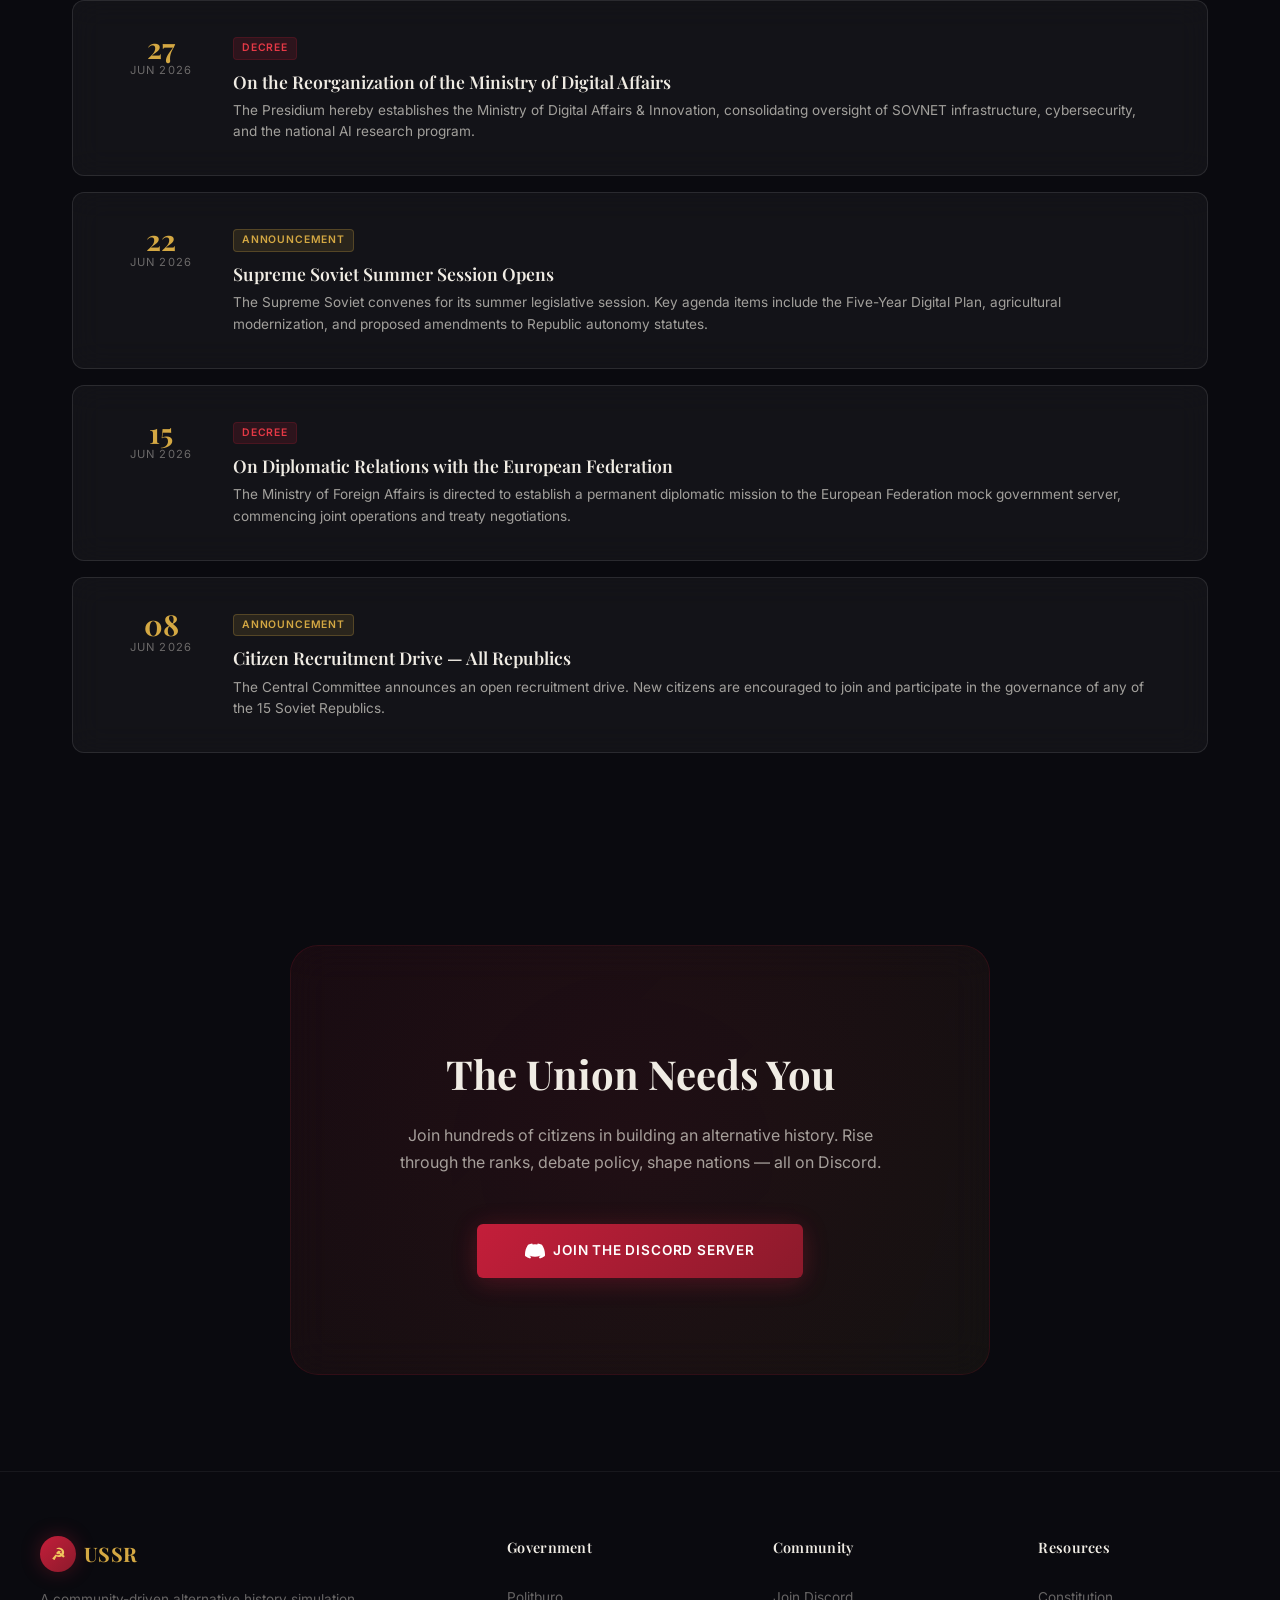
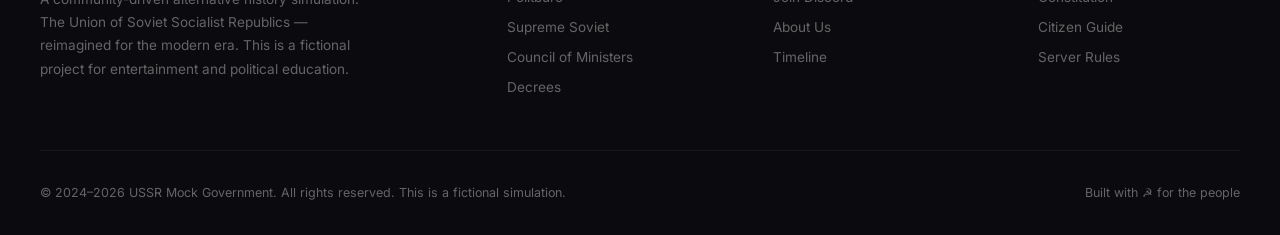
==== commit 19e22619: "Update index.html" ====
--- a/index.html
+++ b/index.html
@@ -15,7 +15,7 @@
   <!-- Favicon (red star SVG inline) -->
   <link rel="icon" href="data:image/svg+xml,<svg xmlns='http://www.w3.org/2000/svg' viewBox='0 0 100 100'><text y='.9em' font-size='90'>☭</text></svg>">
 
-  <link rel="stylesheet" href="style.css">
+  <link rel="stylesheet" href="style.css?v=1.0.2">
 </head>
 <body>
 
@@ -461,8 +461,8 @@
     </div>
   </div>
 
-  <!-- Supabase CDN -->
-  <script src="https://cdn.jsdelivr.net/npm/@supabase/supabase-js@2"></script>
-  <script src="script.js"></script>
+  <!-- Supabase CDN (UMD build for global window.supabase object) -->
+  <script src="https://cdn.jsdelivr.net/npm/@supabase/supabase-js@2/dist/umd/supabase.js"></script>
+  <script src="script.js?v=1.0.2"></script>
 </body>
 </html>
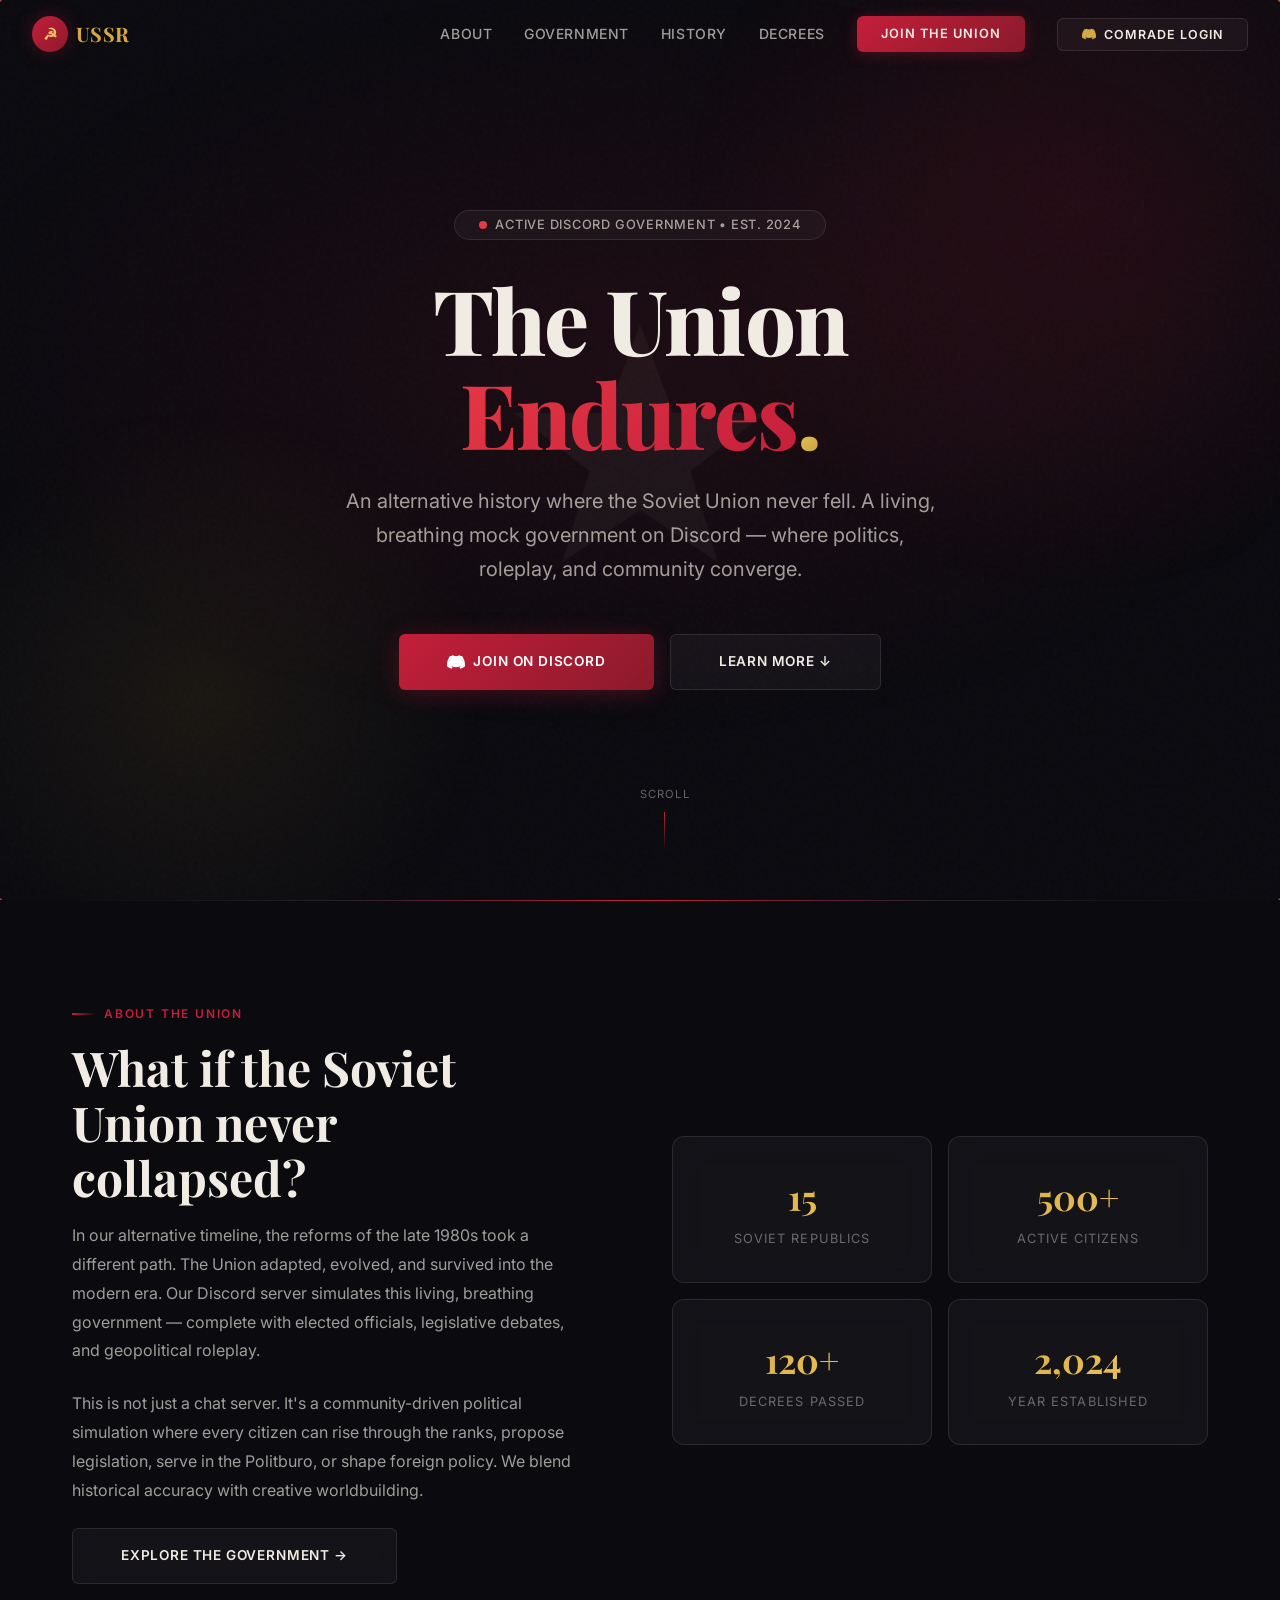
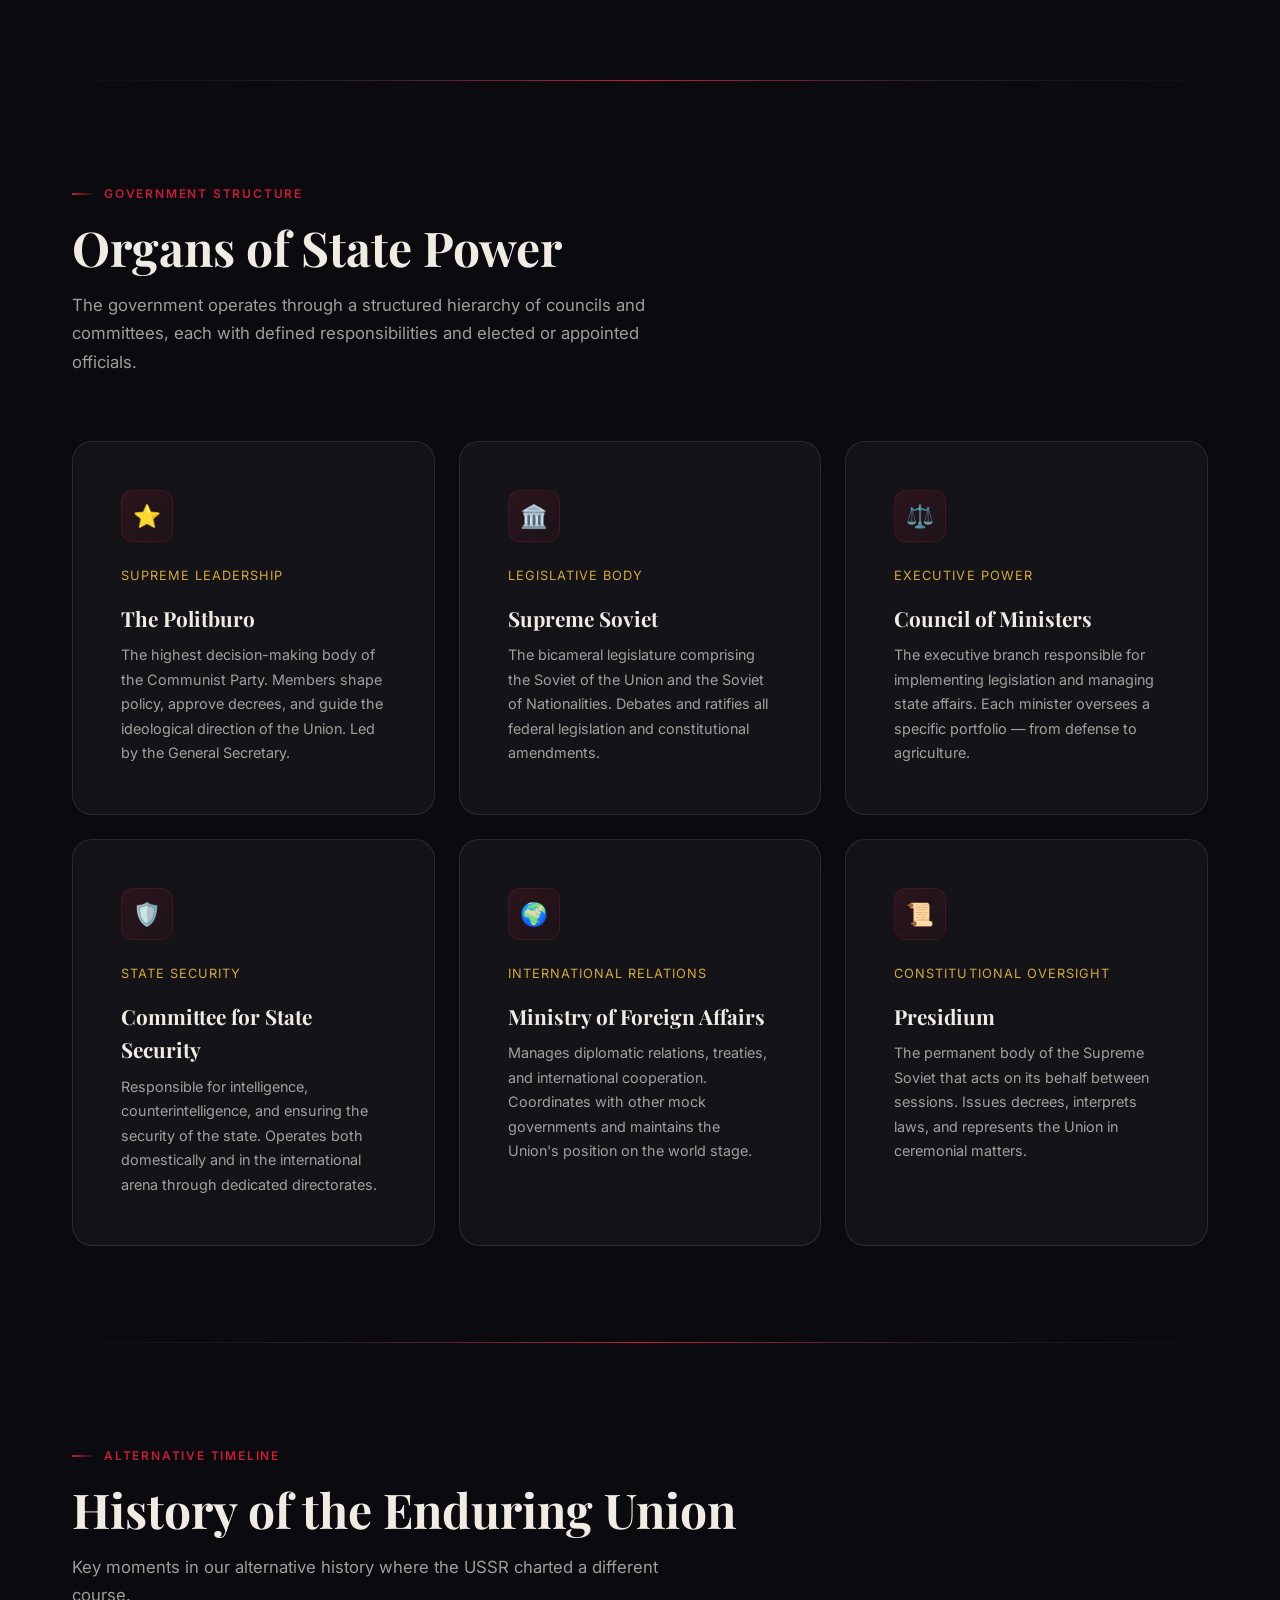
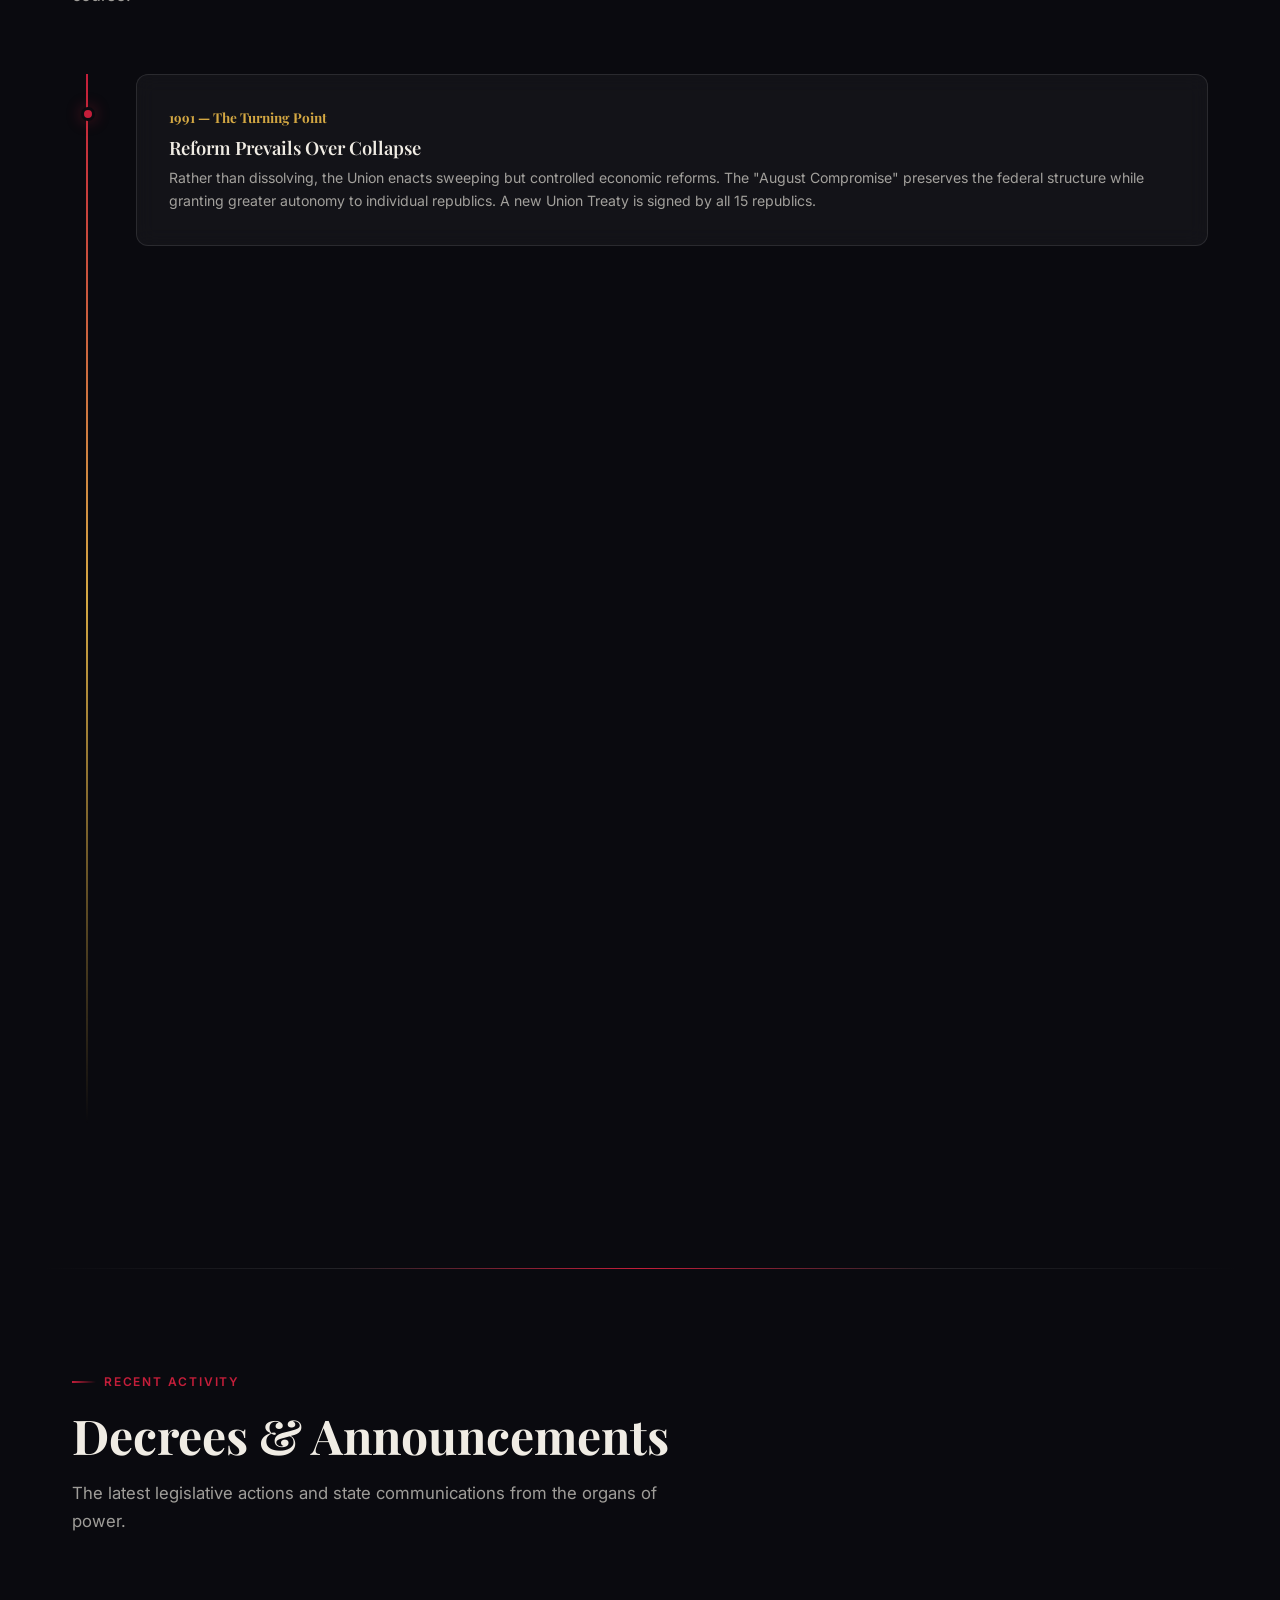
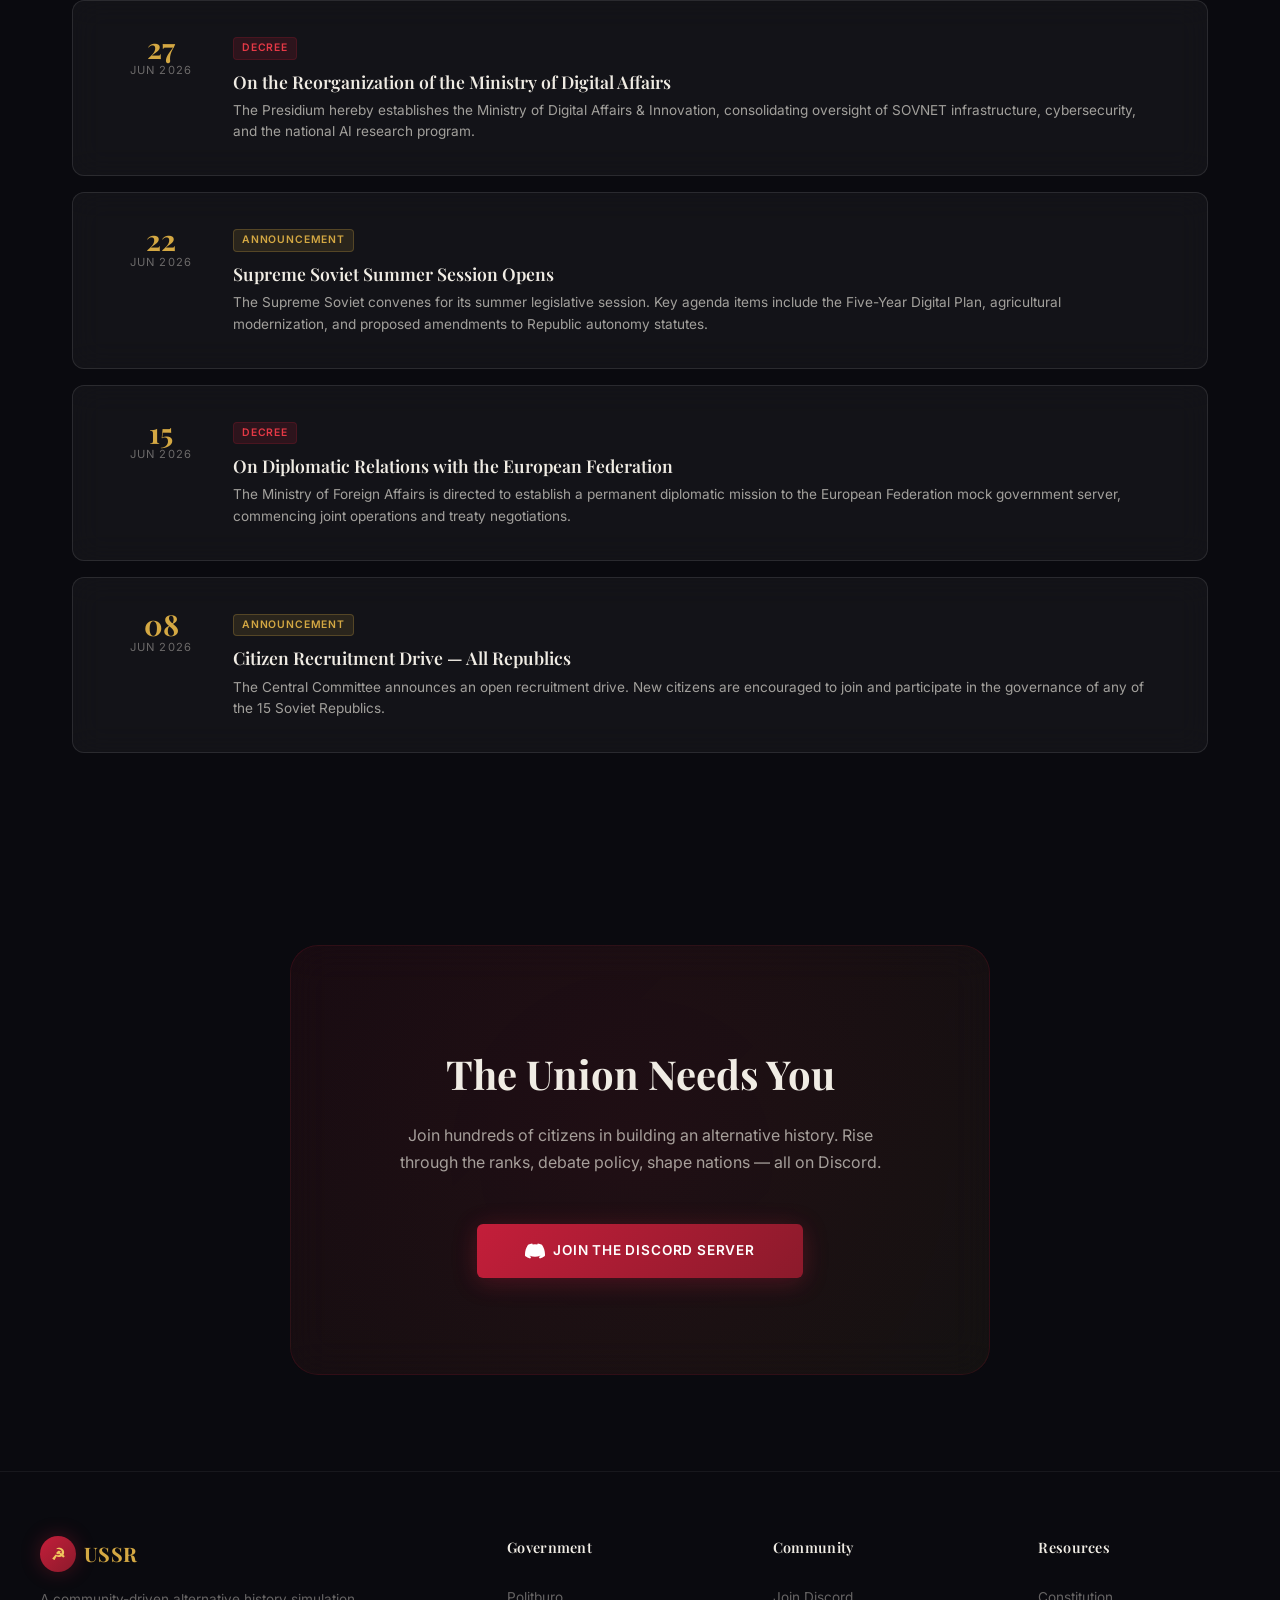
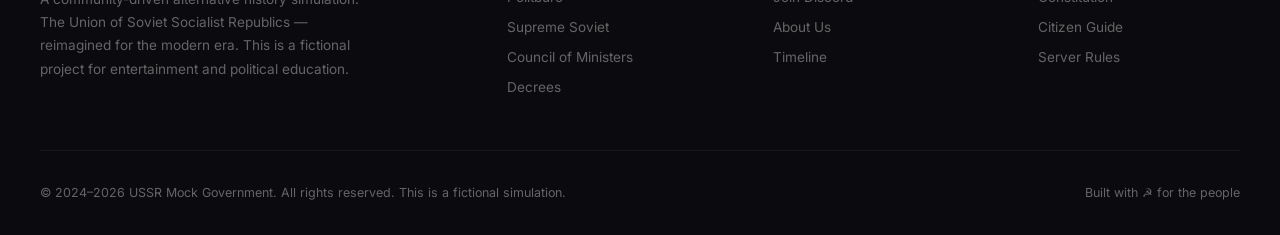
==== commit 29ae8a20: "Update index.html" ====
--- a/index.html
+++ b/index.html
@@ -15,7 +15,7 @@
   <!-- Favicon (red star SVG inline) -->
   <link rel="icon" href="data:image/svg+xml,<svg xmlns='http://www.w3.org/2000/svg' viewBox='0 0 100 100'><text y='.9em' font-size='90'>☭</text></svg>">
 
-  <link rel="stylesheet" href="style.css?v=1.0.2">
+  <link rel="stylesheet" href="style.css?v=1.0.3">
 </head>
 <body>
 
@@ -461,8 +461,170 @@
     </div>
   </div>
 
+  <!-- ===== ADMIN DASHBOARD MODAL ===== -->
+  <div id="admin-dashboard-modal" class="modal-overlay admin-overlay">
+    <div class="admin-card">
+      <button class="passport-close" id="admin-close-btn" aria-label="Close admin dashboard">&times;</button>
+      <div class="admin-header">
+        <span class="admin-emblem">☭</span>
+        <h2>CENTRAL COMMITTEE ADMINISTRATIVE PANEL</h2>
+        <p>UNION OF SOVIET SOCIALIST REPUBLICS • SECURE ACCESS ONLY</p>
+      </div>
+      
+      <div class="admin-body">
+        <!-- Sidebar Navigation -->
+        <div class="admin-sidebar">
+          <div class="admin-profile-card">
+            <div class="admin-avatar-glow">
+              <img id="admin-user-avatar" src="" alt="Admin Avatar">
+            </div>
+            <div class="admin-name-tag">Comrade Lester</div>
+            <div class="admin-role-tag">General Secretary</div>
+            <div class="admin-id-tag">SU-9A5D1E23</div>
+          </div>
+          <ul class="admin-tabs">
+            <li class="admin-tab active" data-tab="citizens">Citizen Registry</li>
+            <li class="admin-tab" data-tab="decrees-panel">Publish Decrees</li>
+            <li class="admin-tab" data-tab="medals-panel">Medal Inventory</li>
+          </ul>
+        </div>
+        
+        <!-- Content Pane -->
+        <div class="admin-content-pane">
+          <!-- Citizens Tab -->
+          <div class="admin-pane active" id="pane-citizens">
+            <div class="pane-header">
+              <h3>Comrade Registry</h3>
+              <div class="pane-search">
+                <input type="text" id="citizen-search-input" placeholder="Search Comrades by Name or Passport...">
+              </div>
+            </div>
+            <div class="citizen-table-container">
+              <table class="citizen-table">
+                <thead>
+                  <tr>
+                    <th>Photo</th>
+                    <th>Name</th>
+                    <th>Passport ID</th>
+                    <th>Ministry / Rank</th>
+                    <th>Medals</th>
+                    <th>Action</th>
+                  </tr>
+                </thead>
+                <tbody id="citizen-table-body">
+                  <!-- Dynamic rows -->
+                </tbody>
+              </table>
+            </div>
+          </div>
+          
+          <!-- Decrees Tab -->
+          <div class="admin-pane" id="pane-decrees-panel">
+            <div class="pane-header">
+              <h3>Publish State Decrees</h3>
+            </div>
+            <form id="publish-decree-form" class="admin-form">
+              <div class="form-group">
+                <label for="decree-type">Decree Type</label>
+                <select id="decree-type">
+                  <option value="Decree">Decree / Указ</option>
+                  <option value="Announcement">Announcement / Объявление</option>
+                </select>
+              </div>
+              <div class="form-group">
+                <label for="decree-title-input">Decree Title</label>
+                <input type="text" id="decree-title-input" required placeholder="e.g., On the Modernization of Heavy Industry">
+              </div>
+              <div class="form-group">
+                <label for="decree-excerpt-input">Decree Content</label>
+                <textarea id="decree-excerpt-input" rows="4" required placeholder="Write the official state statement..."></textarea>
+              </div>
+              <button type="submit" class="btn btn-primary" style="width: 100%;">Publish Decree</button>
+            </form>
+          </div>
+          
+          <!-- Medals Tab -->
+          <div class="admin-pane" id="pane-medals-panel">
+            <div class="pane-header">
+              <h3>State Decorations & Awards</h3>
+            </div>
+            <div class="medals-grid">
+              <div class="medal-info-card">
+                <span class="medal-symbol">⭐</span>
+                <h4>Hero of the Soviet Union</h4>
+                <p>The highest honorary title of the USSR, awarded for heroic feats in service to the state.</p>
+              </div>
+              <div class="medal-info-card">
+                <span class="medal-symbol">🎖️</span>
+                <h4>Order of Lenin</h4>
+                <p>The highest decoration bestowed for exceptional service to the socialist homeland.</p>
+              </div>
+              <div class="medal-info-card">
+                <span class="medal-symbol">🔥</span>
+                <h4>Order of the Red Banner</h4>
+                <p>Recognizes heroism in military activities or outstanding military leadership.</p>
+              </div>
+              <div class="medal-info-card">
+                <span class="medal-symbol">🛠️</span>
+                <h4>Hero of Socialist Labor</h4>
+                <p>Awarded for exceptional achievements in national economy and culture.</p>
+              </div>
+            </div>
+          </div>
+        </div>
+      </div>
+    </div>
+  </div>
+
+  <!-- ===== CITIZEN EDIT MODAL ===== -->
+  <div id="citizen-edit-modal" class="modal-overlay sub-modal-overlay">
+    <div class="passport-card edit-card">
+      <button class="passport-close" id="edit-close-btn">&times;</button>
+      <div class="passport-header">
+        <span class="passport-star">☭</span>
+        <h3>REASSIGN CITIZEN</h3>
+        <p>CENTRAL COMMITTEE APPOINTMENT SHEET</p>
+      </div>
+      <div class="passport-body" style="padding-top: var(--space-md);">
+        <form id="edit-citizen-form" style="width: 100%; display: flex; flex-direction: column; gap: var(--space-md);">
+          <input type="hidden" id="edit-citizen-id">
+          
+          <div class="form-group" style="display: flex; flex-direction: column; gap: 2px;">
+            <label class="info-label">COMRADE NAME</label>
+            <input type="text" id="edit-citizen-name" readonly class="info-value text-gold" style="background:none; border:none; padding:0; outline:none; font-family:var(--font-mono); font-size:1rem;">
+          </div>
+          
+          <div class="form-group" style="display: flex; flex-direction: column; gap: 4px;">
+            <label for="edit-citizen-ministry" class="info-label">MINISTRY REASSIGNMENT</label>
+            <select id="edit-citizen-ministry" class="admin-select" style="background: var(--surface-2); border: 1px solid var(--border-glass); border-radius: var(--radius-sm); padding: var(--space-sm); color: var(--text-primary); outline: none;">
+              <option value="Politburo">Politburo / Политбюро</option>
+              <option value="Supreme Soviet">Supreme Soviet / Верховный Совет</option>
+              <option value="Council of Ministers">Council of Ministers / Совет Министров</option>
+              <option value="State Security (KGB)">State Security (KGB) / КГБ</option>
+              <option value="Foreign Affairs">Foreign Affairs / МИД</option>
+              <option value="Presidium">Presidium / Президиум</option>
+              <option value="Proletariat">Proletariat / Гражданин</option>
+            </select>
+          </div>
+          
+          <div class="form-group" style="display: flex; flex-direction: column; gap: 4px;">
+            <label class="info-label">STATE DECORATIONS (AWARDED MEDALS)</label>
+            <div class="checkbox-grid" style="display: grid; grid-template-columns: 1fr 1fr; gap: var(--space-sm); padding: var(--space-sm); background: rgba(0,0,0,0.2); border-radius: var(--radius-sm);">
+              <label class="check-label" style="font-size: 0.8rem; display: flex; align-items: center; gap: 6px; cursor: pointer;"><input type="checkbox" value="⭐" class="medal-check"> ⭐ Hero of USSR</label>
+              <label class="check-label" style="font-size: 0.8rem; display: flex; align-items: center; gap: 6px; cursor: pointer;"><input type="checkbox" value="🎖️" class="medal-check"> 🎖️ Order of Lenin</label>
+              <label class="check-label" style="font-size: 0.8rem; display: flex; align-items: center; gap: 6px; cursor: pointer;"><input type="checkbox" value="🔥" class="medal-check"> 🔥 Red Banner</label>
+              <label class="check-label" style="font-size: 0.8rem; display: flex; align-items: center; gap: 6px; cursor: pointer;"><input type="checkbox" value="🛠️" class="medal-check"> 🛠️ Socialist Labor</label>
+            </div>
+          </div>
+          
+          <button type="submit" class="btn btn-primary" style="margin-top:var(--space-md); width:100%;">Save Changes</button>
+        </form>
+      </div>
+    </div>
+  </div>
+
   <!-- Supabase CDN (UMD build for global window.supabase object) -->
   <script src="https://cdn.jsdelivr.net/npm/@supabase/supabase-js@2/dist/umd/supabase.js"></script>
-  <script src="script.js?v=1.0.2"></script>
+  <script src="script.js?v=1.0.3"></script>
 </body>
 </html>
